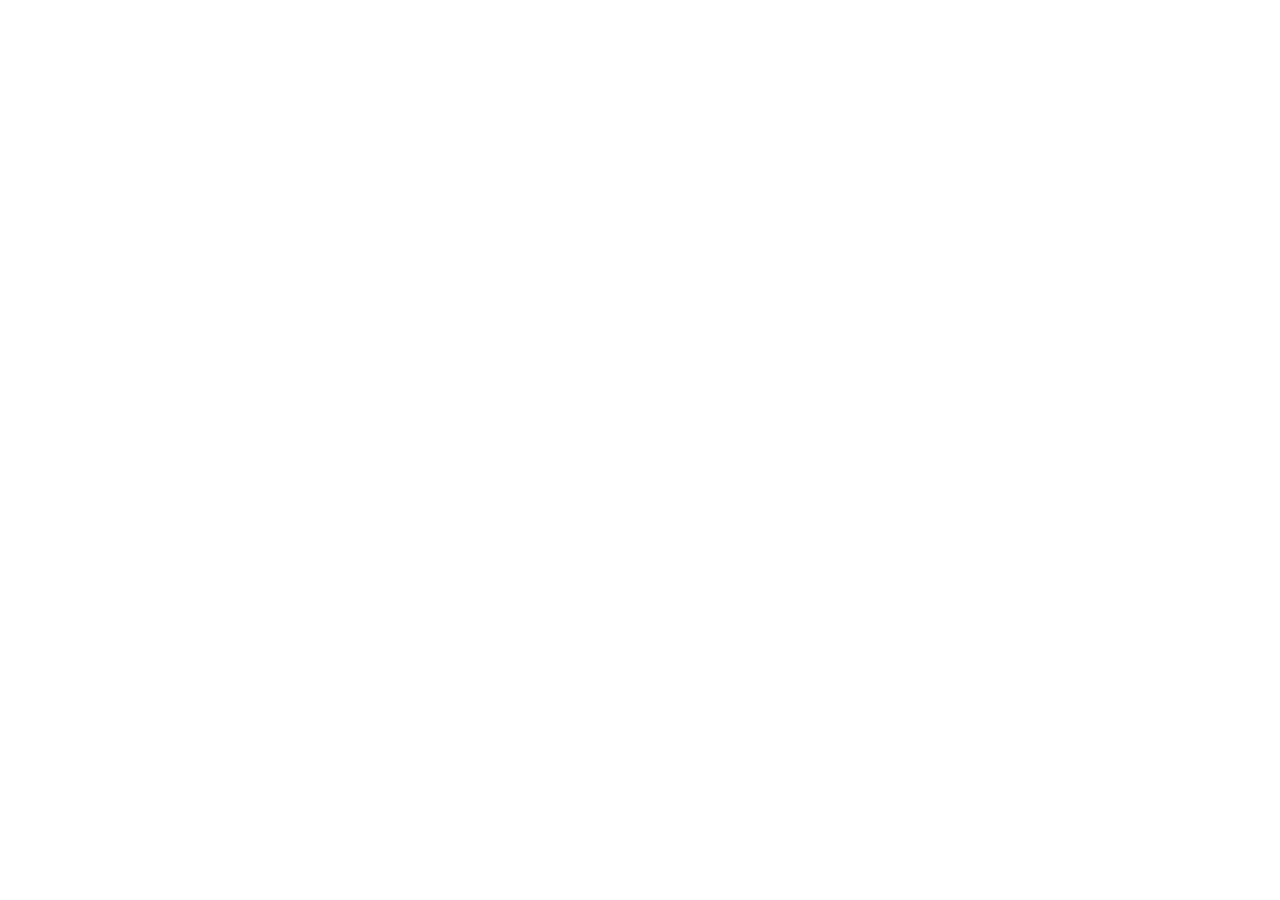
==== index.html @ baafcfb6 "y" ====
<!doctype html>
<html lang="id" class="dark">
  <head>
    <meta charset="UTF-8" />
    <meta name="viewport" content="width=device-width, initial-scale=1.0" />
    <title>Peta Pikiran Syaraf Materi PPG Prajabatan</title>
    <meta name="description" content="Peta pikiran jaringan syaraf interaktif untuk 7 Mata Kuliah PPG Prajabatan: Pendidikan Inklusi, PMA Lanjut, PSE, FPPN, PPDP, PMA Dasar, dan Growth Mindset." />
    <meta property="og:title" content="Peta Pikiran Syaraf Materi PPG Prajabatan" />
    <meta property="og:description" content="Peta pikiran jaringan syaraf interaktif untuk 7 Mata Kuliah PPG Prajabatan: Pendidikan Inklusi, PMA Lanjut, PSE, FPPN, PPDP, PMA Dasar, dan Growth Mindset." />
    <meta property="og:type" content="website" />
    <meta name="twitter:card" content="summary_large_image" />
    <link rel="preconnect" href="https://fonts.googleapis.com">
    <link rel="preconnect" href="https://fonts.gstatic.com" crossorigin>
    <link href="https://fonts.googleapis.com/css2?family=JetBrains+Mono:wght@400;500;600&family=Plus+Jakarta+Sans:ital,wght@0,300;0,400;0,500;0,600;0,700;0,800;1,400&display=swap" rel="stylesheet">
  </head>
  <body class="bg-slate-950 text-slate-100 antialiased overflow-hidden select-none">
    <div id="root"></div>
    <script type="module" src="/src/main.tsx"></script>
  </body>
</html>
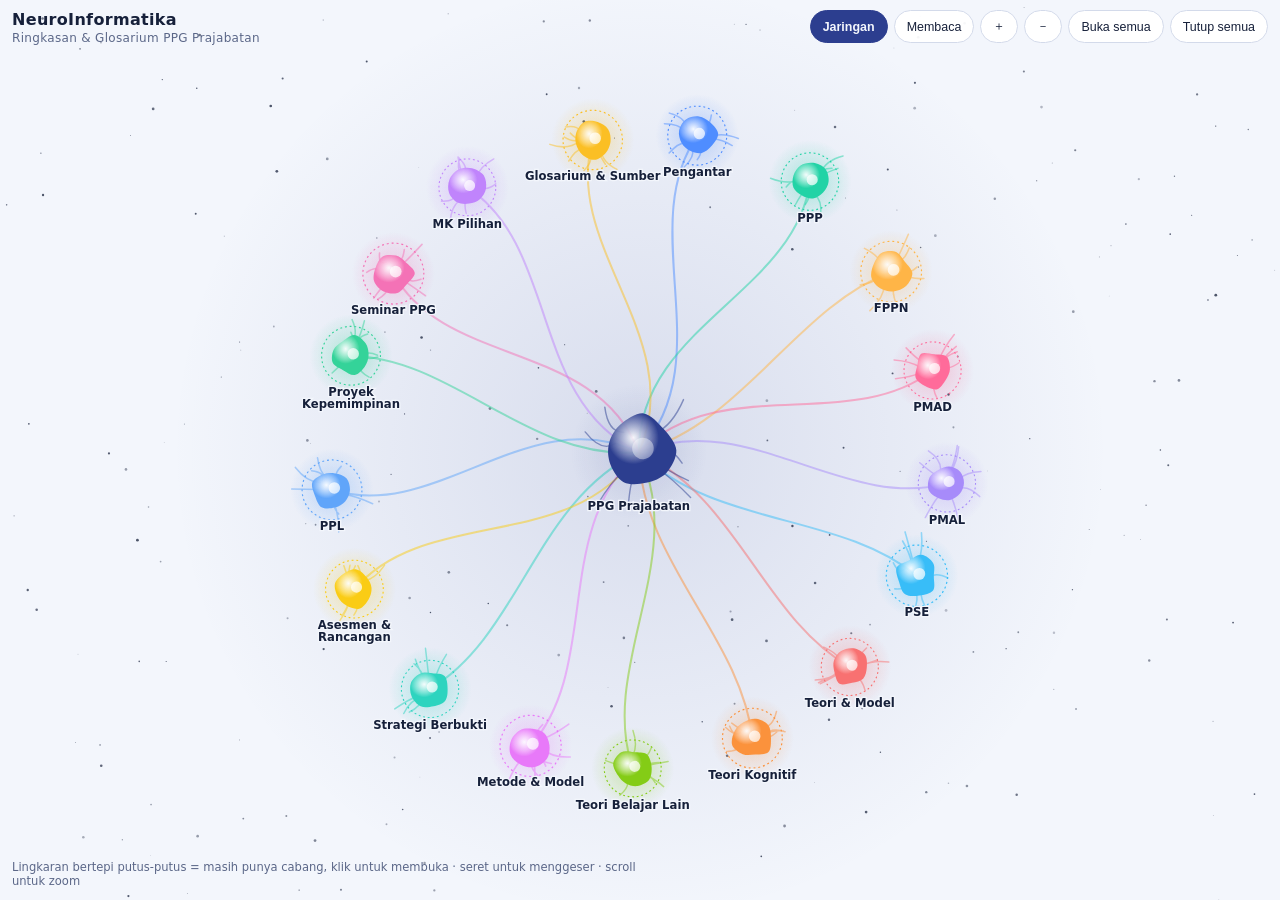
==== commit ac4ccbd6: "y" ====
--- a/index.html
+++ b/index.html
@@ -1,20 +1,3001 @@
-<!doctype html>
-<html lang="id" class="dark">
-  <head>
-    <meta charset="UTF-8" />
-    <meta name="viewport" content="width=device-width, initial-scale=1.0" />
-    <title>Peta Pikiran Syaraf Materi PPG Prajabatan</title>
-    <meta name="description" content="Peta pikiran jaringan syaraf interaktif untuk 7 Mata Kuliah PPG Prajabatan: Pendidikan Inklusi, PMA Lanjut, PSE, FPPN, PPDP, PMA Dasar, dan Growth Mindset." />
-    <meta property="og:title" content="Peta Pikiran Syaraf Materi PPG Prajabatan" />
-    <meta property="og:description" content="Peta pikiran jaringan syaraf interaktif untuk 7 Mata Kuliah PPG Prajabatan: Pendidikan Inklusi, PMA Lanjut, PSE, FPPN, PPDP, PMA Dasar, dan Growth Mindset." />
-    <meta property="og:type" content="website" />
-    <meta name="twitter:card" content="summary_large_image" />
-    <link rel="preconnect" href="https://fonts.googleapis.com">
-    <link rel="preconnect" href="https://fonts.gstatic.com" crossorigin>
-    <link href="https://fonts.googleapis.com/css2?family=JetBrains+Mono:wght@400;500;600&family=Plus+Jakarta+Sans:ital,wght@0,300;0,400;0,500;0,600;0,700;0,800;1,400&display=swap" rel="stylesheet">
-  </head>
-  <body class="bg-slate-950 text-slate-100 antialiased overflow-hidden select-none">
-    <div id="root"></div>
-    <script type="module" src="/src/main.tsx"></script>
-  </body>
+<!DOCTYPE html>
+<html lang="id">
+<head>
+<meta charset="utf-8">
+<meta name="viewport" content="width=device-width, initial-scale=1, viewport-fit=cover">
+<title>NeuroInformatika – Peta Materi</title>
+<style>
+:root{--bg:#f3f6fc;--text:#16203a;--muted:#5b6788;--edge:#8e9bbd;--panel:#ffffffee;--line:#d3daea;--core:#2c3e8f;
+box-sizing:border-box;padding-top:env(safe-area-inset-top,0px);padding-bottom:env(safe-area-inset-bottom,0px)}
+@media (prefers-color-scheme:dark){:root:not([data-theme="light"]){--bg:#070b16;--text:#e8edff;--muted:#9aa6c9;--edge:#4a5a8c;--panel:#101830ee;--line:#26335c;--core:#8fb0ff;color-scheme:dark}}
+:root[data-theme="dark"]{--bg:#070b16;--text:#e8edff;--muted:#9aa6c9;--edge:#4a5a8c;--panel:#101830ee;--line:#26335c;--core:#8fb0ff;color-scheme:dark}
+*{box-sizing:border-box}
+html,body{height:100%;margin:0}
+body{background:var(--bg);color:var(--text);font-family:system-ui,-apple-system,"Segoe UI",Roboto,sans-serif;overflow:hidden;
+background-image:radial-gradient(circle at 50% 50%,color-mix(in srgb,var(--core) 14%,transparent),transparent 60%)}
+#sky{position:fixed;inset:0;width:100%;height:100%;z-index:0;pointer-events:none}
+svg{position:relative;z-index:1;width:100%;height:100%;display:block;cursor:grab;touch-action:none}
+svg.drag{cursor:grabbing}
+header{position:fixed;top:calc(env(safe-area-inset-top,0px) + 10px);left:12px;right:12px;display:flex;justify-content:space-between;align-items:flex-start;gap:8px;pointer-events:none;z-index:5}
+header>*{pointer-events:auto}
+h1{font-size:1rem;margin:0;letter-spacing:.02em}
+h1 small{display:block;font-weight:400;color:var(--muted);font-size:.75rem;margin-top:2px}
+.btns{display:flex;gap:6px;flex-wrap:wrap;justify-content:flex-end}
+button{background:var(--panel);color:var(--text);border:1px solid var(--line);border-radius:999px;padding:7px 12px;font-size:.78rem;cursor:pointer}
+button:hover{border-color:var(--core)}
+.edge{fill:none;stroke:var(--edge);stroke-width:1.3;opacity:.7}
+.pulse{fill:none;stroke-width:2.4;stroke-linecap:round;stroke-dasharray:3 22;animation:flow 1.6s linear infinite;opacity:.95}
+@keyframes flow{to{stroke-dashoffset:-25}}
+.node{cursor:pointer}
+.node text{fill:var(--text);font-size:11px;text-anchor:middle;pointer-events:none;paint-order:stroke;stroke:var(--bg);stroke-width:3px}
+.node.main text{font-size:13px;font-weight:600}
+.node circle.halo{transition:r .2s,opacity .2s;opacity:.28}
+.node:hover circle.halo{opacity:.55}
+.node.sel circle.core{stroke:var(--text);stroke-width:2.5}
+.core-root{animation:beat 2.8s ease-in-out infinite;transform-origin:0 0}
+@keyframes beat{50%{transform:scale(1.08)}}
+.child{animation:pop .35s ease-out both}
+@keyframes pop{from{opacity:0}to{opacity:1}}
+#panel{position:fixed;right:12px;bottom:calc(env(safe-area-inset-bottom,0px) + 12px);width:min(360px,calc(100% - 24px));max-height:46vh;overflow:auto;background:var(--panel);backdrop-filter:blur(10px);border:1px solid var(--line);border-radius:16px;padding:16px 18px;display:none;z-index:6}
+#panel h2{margin:0 0 2px;font-size:1.05rem}
+#panel .path{font-size:.72rem;color:var(--muted);margin-bottom:8px}
+#panel p{margin:0 0 8px;font-size:.88rem;line-height:1.55}
+#panel ul{margin:0;padding-left:18px;font-size:.85rem;line-height:1.55}
+#panel .x{position:absolute;top:8px;right:8px;padding:3px 9px}
+.hint{position:fixed;left:12px;bottom:calc(env(safe-area-inset-bottom,0px) + 12px);font-size:.72rem;color:var(--muted);max-width:50%;z-index:4}
+@media (max-width:600px){.hint{display:none}}
+
+.netonly,.readonly{display:contents}
+body[data-mode=read] .netonly,body[data-mode=read] svg,body[data-mode=read] #panel,body[data-mode=read] .hint{display:none!important}
+body[data-mode=net] .readonly,body[data-mode=net] #reader,body[data-mode=net] #prog{display:none}
+.tmob{display:none}
+body[data-mode=net] #mnet,body[data-mode=read] #mread,.go{background:var(--core);color:var(--bg);border-color:var(--core);font-weight:600}
+.go{margin-top:10px}
+body[data-mode=read] header{top:0;left:0;right:0;padding:calc(env(safe-area-inset-top,0px) + 8px) 12px 8px;background:color-mix(in srgb,var(--bg) 90%,transparent);backdrop-filter:blur(10px);border-bottom:1px solid var(--line);pointer-events:auto}
+#prog{position:fixed;left:0;top:0;height:3px;width:0;background:var(--core);z-index:8}
+#reader{position:fixed;inset:0;overflow-y:auto;z-index:2;padding-top:calc(env(safe-area-inset-top,0px) + 72px)}
+#shell{display:flex;gap:28px;max-width:1240px;margin:0 auto;padding:0 16px calc(env(safe-area-inset-bottom,0px) + 60px);align-items:flex-start}
+#toc{flex:0 0 300px;position:sticky;top:calc(env(safe-area-inset-top,0px) + 72px);max-height:calc(100vh - env(safe-area-inset-top,0px) - 90px);overflow:auto;background:var(--panel);border:1px solid var(--line);border-radius:14px;padding:10px;font-size:.8rem;backdrop-filter:blur(10px)}
+#toc input{width:100%;padding:7px 10px;border-radius:8px;border:1px solid var(--line);background:var(--bg);color:var(--text);margin-bottom:8px;font-size:.8rem}
+#toc a{display:block;color:var(--muted);text-decoration:none;padding:4px 8px;border-radius:6px;line-height:1.35}
+#toc a:hover{color:var(--text);background:color-mix(in srgb,var(--core) 14%,transparent)}
+#toc a.act{color:var(--text);background:color-mix(in srgb,var(--core) 22%,transparent);font-weight:600}
+#toc a.l1{font-weight:700;color:var(--text)}#toc a.l3{padding-left:22px}#toc a.l2{padding-left:14px}
+#toc a.l4{padding-left:34px;display:none}#toc a.l5{padding-left:46px;display:none}#toc a.vis{display:block}
+#doc{flex:1;min-width:0;max-width:800px;background:color-mix(in srgb,var(--bg) 90%,transparent);border:1px solid var(--line);border-radius:16px;padding:28px 34px;font-size:calc(var(--fs,1)*1rem);line-height:1.75;backdrop-filter:blur(6px)}
+#doc h1{font-size:1.7em;line-height:1.25;margin:0 0 .6em}
+#doc h2{font-size:1.4em;margin:2em 0 .6em;padding-bottom:.3em;border-bottom:1px solid var(--line)}
+#doc h3{font-size:1.2em;margin:1.8em 0 .5em;color:var(--core)}
+#doc h4{font-size:1.05em;margin:1.6em 0 .4em}
+#doc h5{font-size:.98em;margin:1.4em 0 .3em;color:var(--muted)}
+#doc h1,#doc h2,#doc h3,#doc h4,#doc h5{scroll-margin-top:80px}
+#doc p{margin:.7em 0}#doc li{margin:.3em 0}
+.tw{overflow-x:auto;margin:1em 0}
+#doc table{border-collapse:collapse;font-size:.9em;min-width:100%}
+#doc th,#doc td{border:1px solid var(--line);padding:7px 10px;text-align:left;vertical-align:top}
+#doc th{background:color-mix(in srgb,var(--core) 14%,transparent)}
+@media (max-width:900px){body[data-mode=read] .tmob{display:inline-block}#shell{display:block;padding:0 10px calc(env(safe-area-inset-bottom,0px) + 60px)}#toc{position:fixed;left:0;top:0;bottom:0;max-height:none;width:min(320px,86vw);z-index:9;border-radius:0 14px 14px 0;background:var(--bg);transform:translateX(-105%);transition:transform .25s;padding-top:calc(env(safe-area-inset-top,0px) + 10px)}#toc.open{transform:none}#doc{padding:20px 16px}h1 small{display:none}}
+.node.deep text{font-size:10px}
+#pd{white-space:pre-line}
+#doc [id]{scroll-margin-top:80px}
+.flash{animation:fl 2.2s ease-out}
+@keyframes fl{0%,35%{background:color-mix(in srgb,var(--core) 38%,transparent)}100%{background:transparent}}
+.node circle.halo{transition:none;opacity:.3}
+.node .soma{stroke:none}
+.node.sel .soma{stroke:var(--text);stroke-width:2.2}
+.node:focus{outline:none}.node:focus-visible .soma{stroke:var(--text);stroke-width:2.2}
+svg .node,svg .edge,svg .spark{transition:opacity .25s}
+svg.foc .node:not(.on),svg.foc .edge:not(.on),svg.foc .spark:not(.on){opacity:.16!important}
+.node.on text{font-weight:600}
+.spark{pointer-events:none}
+</style>
+</head>
+<body data-mode="net">
+<header>
+  <h1>NeuroInformatika<small>Ringkasan &amp; Glosarium PPG Prajabatan</small></h1>
+  <div class="btns">
+    <button id="mnet" class="seg">Jaringan</button><button id="mread" class="seg">Membaca</button>
+    <span class="netonly"><button id="zin">＋</button><button id="zout">－</button><button id="all">Buka semua</button><button id="none">Tutup semua</button></span>
+    <span class="readonly"><button id="fm">A−</button><button id="fp">A+</button><button id="tbtn" class="tmob">☰ Isi</button></span>
+  </div>
+</header>
+<div id="prog"></div>
+<canvas id="sky"></canvas>
+<svg id="svg">
+  <defs>
+    <filter id="glow" x="-60%" y="-60%" width="220%" height="220%"><feGaussianBlur stdDeviation="4" result="b"/><feMerge><feMergeNode in="b"/><feMergeNode in="SourceGraphic"/></feMerge></filter>
+  </defs>
+  <g id="world"><g id="edges"></g><g id="nodes"></g></g>
+</svg>
+<div class="hint">Lingkaran bertepi putus-putus = masih punya cabang, klik untuk membuka · seret untuk menggeser · scroll untuk zoom</div>
+<div id="panel"><button class="x" id="close">✕</button><h2 id="pt"></h2><div class="path" id="pp"></div><p id="pd"></p><ul id="pl"></ul><button class="go" id="gor">Baca di mode membaca →</button></div>
+<div id="reader"><div id="shell"><aside id="toc"><input id="tq" type="search" placeholder="Cari bagian…"></aside><article id="doc"><h1 id="s0">Penjelasan Lengkap Mata Kuliah PPG Prajabatan (FPPN, PPP, PMAD, PMAL, PSE) dan Glosarium</h1>
+<p>Disusun dari modul yang kamu kirim untuk lima mata kuliah, dilengkapi sumber tambahan (lihat Daftar Sumber di akhir).</p>
+<h2 id="s1">Catatan cakupan</h2>
+<p id="i1"><strong>Cakupan dokumen.</strong> <strong>Bagian I</strong> (Bab 1 sampai 6) membahas lima mata kuliah yang modulnya sudah dikirim: FPPN, PPP, PMAD, PMAL, dan PSE, ditambah bab teori pendukung. <strong>Bagian II</strong> (Bab 7 sampai 10) membahas PPL I dan II, Proyek Kepemimpinan, Seminar Pendidikan Profesi Guru, serta mata kuliah pilihan. Bagian II <strong>disusun dari sumber publik, bukan dari modulmu</strong>, sehingga perlu dicocokkan dengan RPS kampusmu.</p>
+<p id="i2"><strong>Koreksi.</strong> Versi awal dokumen ini berjudul “Semester 1” untuk semua mata kuliah. Itu keliru. Modul yang dikirim tidak menyebut semesternya, dan menurut struktur nasional yang saya temukan, PSE justru berada di semester 2. Judul sudah diperbaiki.</p>
+<p id="i3"><strong>Struktur kurikulum PPG Prajabatan</strong> (dirangkum dari laman Direktorat PPG dan beberapa LPTK; detailnya bisa berbeda antar kampus dan angkatan):</p>
+<ul>
+<li id="i4"><strong>Beban:</strong> 32 SKS mata kuliah inti, 4 SKS selektif, dan 2 SKS elektif, ditempuh dalam dua semester.</li>
+<li id="i5"><strong>Mata kuliah inti:</strong> Filosofi Pendidikan Indonesia (2), Pemahaman tentang Peserta Didik dan Pembelajarannya (3), Prinsip Pengajaran dan Asesmen I dan II (3 + 3), Pembelajaran Sosial Emosional (3), Seminar Pendidikan Profesi Guru (2), Proyek Kepemimpinan (2), dan Praktik Pengalaman Lapangan (PPL) I dan II (6 + 8).</li>
+<li id="i6"><strong>Semester 1 (contoh sebaran):</strong> Filosofi Pendidikan Indonesia, Pemahaman tentang Peserta Didik dan Pembelajarannya, Prinsip Pengajaran dan Asesmen I, PPL I, satu mata kuliah selektif, dan satu elektif.</li>
+<li id="i7"><strong>Semester 2 (contoh sebaran):</strong> Pembelajaran Sosial Emosional, Prinsip Pengajaran dan Asesmen II, PPL II, Proyek Kepemimpinan, Seminar Pendidikan Profesi Guru, dan satu elektif. Sebagian kampus membagi Proyek Kepemimpinan menjadi I dan II.</li>
+<li id="i8"><strong>Pilihan selektif yang tertulis dalam sumber:</strong> Literasi dalam Lintas Mata Pelajaran, Literasi Dasar, Teknologi Baru dalam Pengajaran dan Pembelajaran, dan Pengantar Pendidikan untuk Anak Berkebutuhan Khusus (masing-masing 2 SKS). Sumber lain juga menyebut pengembangan kurikulum, pembelajaran berdiferensiasi, dan Design Thinking. Daftar pasti ditentukan kampus. Elektif dapat berasal dari daftar nasional atau dikembangkan kampus sendiri.</li>
+<li id="i9"><strong>Struktur PPL</strong> (Direktorat PPG): semester 1 berisi pengamatan murid (<em>observing teaching</em>) dan belajar mengajar mata pelajaran (<em>assisting teaching</em>); semester 2 berisi proyek inovasi pengajaran (<em>collaborating teaching</em>) dan proyek studi kasus murid bermasalah (<em>leading teaching</em>).</li>
+</ul>
+<p id="i10"><strong>Catatan pemetaan.</strong> Nama mata kuliah di modulmu (FPPN, PMAD, PMAL) tampak lebih baru daripada nama di struktur nasional yang saya temukan (misalnya Filosofi Pendidikan Indonesia, Prinsip Pengajaran dan Asesmen I dan II). Saya belum bisa memastikan padanannya, jadi cek buku panduan akademik kampusmu untuk daftar dan semester yang pasti. Sumber struktur: laman Direktorat PPG (ppg.kemdikbud.go.id/prajabatan) serta laman kurikulum Universitas Nusantara PGRI Kediri dan Universitas Mulawarman.</p>
+<h2 id="s2">Peta mata kuliah</h2>
+<ul>
+<li id="i11"><strong>PPP</strong> (Pemahaman tentang Peserta Didik dan Pembelajarannya): memahami siapa murid itu lewat teori perkembangan, karakteristik, teori belajar, dan profiling.</li>
+<li id="i12"><strong>FPPN</strong> (Filosofi Pendidikan dan Pendidikan Nilai): landasan filosofis pendidikan Indonesia (Ki Hadjar Dewantara dan Pancasila), pola pikir bertumbuh, pendidikan nilai, dan kode etik guru.</li>
+<li id="i13"><strong>PMAD</strong> (Pembelajaran Mendalam dan Asesmen Dasar): pendekatan pembelajaran mendalam, perencanaan dengan UbD, diferensiasi, dan inkuiri kolaboratif.</li>
+<li id="i14"><strong>PMAL</strong> (Pembelajaran Mendalam dan Asesmen Lanjutan): asesmen awal, lalu pendekatan DUP, TaRL, dan CRT, serta cara mengolah hasil asesmen.</li>
+<li id="i15"><strong>PSE</strong> (Pembelajaran Sosial dan Emosional): kompetensi sosial emosional (CASEL), EMC², experiential learning Kolb, dan kesejahteraan sekolah.</li>
+</ul>
+<h2 id="s3">Penjelasan lengkap per mata kuliah</h2>
+<p>Bagian ini menguraikan isi tiap mata kuliah secara utuh: konsep, tokoh, alasan, contoh dari materi, dan tugas yang diminta. Istilah penting juga dijelaskan singkat di glosarium pada bagian akhir dokumen.</p>
+<h3 id="s4">1. PPP: Pemahaman tentang Peserta Didik dan Pembelajarannya</h3>
+<p>Mata kuliah ini dimulai dari satu pertanyaan yang harus dijawab guru sebelum merancang pembelajaran, menilai, atau mengelola kelas: siapa murid yang saya hadapi, dan bagaimana cara terbaik melayani kebutuhan belajarnya? Murid adalah individu unik yang sedang berkembang secara dinamis dan kompleks. Karena itu, memahami tahap perkembangannya adalah keharusan profesional, bukan sekadar teori untuk ujian.</p>
+<h4 id="s5">Kasus pembuka: keragaman kelas</h4>
+<p id="i16"><strong>Kelas Pak Toni</strong> (SD kelas 4, topik Siklus Air dan Dampaknya bagi Kehidupan) memiliki empat tipe murid yang tampak membutuhkan pendekatan berbeda:</p>
+<ul>
+<li id="i17"><strong>Nina</strong> (Pemikir Konkret) pandai matematika dan soal cerita yang melibatkan uang atau benda nyata. Ia frustrasi ketika diminta menulis perasaan di jurnal atau menceritakan ulang dongeng, sering bertanya “harus ditulis berapa kalimat?”, dan lebih suka bekerja sendiri.</li>
+<li id="i18"><strong>Adi</strong> (Pencari Teman) disukai karena pandai bergaul dan peduli. Namun perhatiannya pada hubungan sosial mengganggu konsentrasi belajar, sampai ia mengizinkan temannya mencontek agar tidak disebut pelit.</li>
+<li id="i19"><strong>Mario</strong> (Petualang Eksperimen) tercepat dalam lari estafet dan mahir membuat prakarya tanah liat, tetapi tidak bisa duduk tenang lebih dari 10 menit, sering bertanya “apa yang akan terjadi jika…”, dan mengambil alih percobaan kelompok.</li>
+<li id="i20"><strong>Laksmi</strong> (Pemimpi Kreatif) sangat imajinatif dalam bercerita, menggambar, dan bermain peran. Ia sulit dengan tugas berurutan, tulisannya sulit dibaca, dan mudah menangis jika karyanya dianggap tidak benar.</li>
+</ul>
+<p id="i21"><strong>Kelas Pak Anto</strong> (SMP kelas VIII B, 32 murid, materi sistem pencernaan) berisi Rizky (berprestasi, sudah belajar lebih dulu bersama guru les, mudah bosan), Zahra (pendiam, kesulitan bersosialisasi dan belajar matematika-sains, tetapi terampil menggambar), Beno (gaduh dan mudah teralihkan, namun pemimpin tim basket), dan Nurul (santun dan rajin, tetapi waktu belajarnya terbatas karena membantu orang tua yang nelayan, sehingga sering mengantuk). Pak Anto nyaman dengan <em>direct instruction</em>, tetapi metode itu membuat Rizky bosan, Zahra tidak paham, Beno tidak fokus, dan Nurul kewalahan oleh tugas rumah.</p>
+<p>Kedua kasus menegaskan dua hal. Keragaman adalah kenyataan sehari-hari kelas. Dan jawabannya dimulai dari memahami “mengapa”: mengapa Nina bergantung pada hal konkret, mengapa Mario tidak berhenti bergerak. Jawaban itu ada pada teori perkembangan dan karakteristik peserta didik.</p>
+<h4 id="s6">A. Perkembangan kognitif</h4>
+<p>Dua tokoh utama sama-sama konstruktivis tetapi menekankan hal berbeda. <strong>Piaget</strong> disebut konstruktivisme kognitif: anak membangun pemahaman lewat interaksi dengan lingkungan fisik. <strong>Vygotsky</strong> disebut konstruktivisme sosial: interaksi sosial dan budaya adalah penggerak utama perkembangan kognitif.</p>
+<p id="i22"><strong>Piaget: proses membangun pemahaman</strong></p>
+<ul>
+<li id="i23"><strong>Skema</strong> adalah kerangka mental untuk mengorganisasi informasi (contoh: bayi punya skema “menggenggam dan menggapai”).</li>
+<li id="i24"><strong>Asimilasi</strong> adalah memasukkan informasi baru ke skema yang ada. Anak yang mengenal “anjing” sebagai hewan berbulu berkaki empat memanggil kucing “anjing”.</li>
+<li id="i25"><strong>Akomodasi</strong> adalah mengubah skema atau membuat skema baru. Anak tadi belajar bahwa hewan yang mengeong dan berkumis panjang adalah “kucing”.</li>
+<li id="i26"><strong>Ekuilibrasi</strong> adalah penyeimbangan keduanya. Saat bingung (<em>disequilibrium</em>), anak mencari keseimbangan baru lewat asimilasi dan akomodasi.</li>
+</ul>
+<p id="i27"><strong>Piaget: empat tahap perkembangan</strong> (berurutan dan universal)</p>
+<ol>
+<li id="i28"><strong>Sensorimotor (0–2 tahun).</strong> Bayi memahami dunia lewat indra dan gerak. Pencapaian utamanya <em>object permanence</em>, yaitu memahami bahwa benda tetap ada walau tidak terlihat. Pengajaran berarti menyediakan eksplorasi yang aman dan media yang merangsang indra.</li>
+<li id="i29"><strong>Pra-operasional (2–7 tahun).</strong> Anak memakai simbol (bahasa, gambar) tetapi masih <strong>egosentris</strong> (sulit melihat sudut pandang lain) dan <strong>terpusat</strong> (hanya fokus pada satu aspek, misalnya tinggi gelas, bukan lebarnya). Untuk TK sampai kelas 1 SD, guru memakai permainan simbolik, bermain peran, model, dan media visual konkret seperti boneka tangan dan balok.</li>
+<li id="i30"><strong>Operasional konkret (7–11 tahun).</strong> Anak berpikir logis tentang hal konkret, memahami <strong>konservasi</strong>, dan dapat mengklasifikasi serta mengurutkan, tetapi belum menangani konsep abstrak. Guru perlu memakai alat peraga nyata (manik-manik, globe, tumbuhan asli), kegiatan <em>hands-on</em>, dan percobaan sederhana. Inilah tahap murid kelas Pak Toni.</li>
+<li id="i31"><strong>Operasional formal (11 tahun ke atas).</strong> Anak mampu berpikir abstrak, hipotetis, deduktif, dan metakognitif. Cocok untuk debat, diskusi filosofis, proyek penelitian, dan studi kasus.</li>
+</ol>
+<p id="i32"><strong>Vygotsky</strong></p>
+<ul>
+<li id="i33">Fungsi kognitif tinggi (pemecahan masalah, penalaran, penggunaan simbol) muncul dulu secara <strong>interpsikologis</strong> (antarindividu), lalu diinternalisasi menjadi <strong>intrapsikologis</strong>.</li>
+<li id="i34">Budaya menyediakan <strong>alat-alat pikiran</strong> (<em>tools of the mind</em>). Bahasa adalah alat psikologis utama yang membentuk cara berpikir.</li>
+<li id="i35">“Pembelajaran mendahului perkembangan”: belajar yang terstruktur dan terpandu justru memacu perkembangan.</li>
+<li id="i36"><strong>ZPD (<em>Zone of Proximal Development</em>)</strong> adalah jarak antara kemampuan aktual (yang dikerjakan sendiri) dan kemampuan potensial (yang dicapai dengan bantuan orang dewasa atau teman yang lebih mampu).</li>
+<li id="i37"><strong>Scaffolding</strong> adalah bantuan yang disesuaikan, lalu dikurangi bertahap (<em>fading</em>) seiring meningkatnya kemandirian (Wood, Bruner, dan Ross, 1976).</li>
+</ul>
+<p id="i38"><strong>Contoh scaffolding: Emmet belajar 4 × 3.</strong> Emmet paham penjumlahan tetapi belum bisa perkalian. (1) Bantuan maksimal: guru memberi blok dienes atau kancing, menjelaskan “4 kelompok, tiap kelompok 3 benda”, dan membimbing tangannya. (2) Menghubungkan ke representasi semi-konkret: guru bertanya cara menghitung total dengan penjumlahan, memodelkan 3 + 3 + 3 + 3, menuliskan 4 × 3 = 3 + 3 + 3 + 3 = 12, lalu menantang melihatnya sebagai 3 kelompok isi 4 (sifat komutatif). (3) <em>Fading</em>: soal baru 5 × 2, alat boleh dipakai bila perlu, guru mengamati dan memberi umpan balik singkat. (4) Mandiri: 3 × 4 tanpa kancing, lalu pujian atas proses.</p>
+<h4 id="s7">B. Perkembangan sosial-emosional (Erikson)</h4>
+<p>Perkembangan sosial-emosional adalah proses anak memahami emosi diri dan orang lain, membentuk identitas, membangun relasi sehat, dan membuat keputusan bertanggung jawab (CASEL, 2020). Ini fondasi kesiapan belajar dan kesejahteraan. <strong>Erikson</strong> memandang perkembangan sebagai proses seumur hidup dengan delapan tahap. Tiap tahap punya <strong>krisis psikososial</strong>, dan penyelesaian yang berhasil menghasilkan <strong>virtue</strong> (kekuatan ego). Tiga tahap paling relevan untuk guru:</p>
+<ul>
+<li id="i39"><strong>Tahap 3, Inisiatif vs Rasa Bersalah (3–5 tahun, TK).</strong> Anak merencanakan dan memimpin aktivitas. Bila inisiatifnya didukung, tumbuh <em>sense of purpose</em>. Bila terlalu sering dikritik atau dikendalikan, tumbuh rasa bersalah. Peran guru: lingkungan aman untuk bereksplorasi, permainan imajinatif, dan pilihan sederhana.</li>
+<li id="i40"><strong>Tahap 4, <em>Industry</em> vs <em>Inferiority</em> (6–11 tahun, SD).</strong> Anak membangun rasa kompeten lewat menyelesaikan tugas dan menerima umpan balik. Kegagalan berulang menimbulkan rasa rendah diri. Peran guru: tugas menantang tetapi terjangkau, pujian proses, dan ruang bagi setiap anak menampilkan keahlian uniknya.</li>
+<li id="i41"><strong>Tahap 5, Identitas vs Kebingungan Peran (12–18 tahun, SMP/SMA).</strong> Remaja mengeksplorasi nilai dan tujuan hidup. Peran guru: memfasilitasi diskusi nilai, memberi kesempatan mengeksplorasi peran lewat ekstrakurikuler dan proyek, serta menjadi mentor.</li>
+</ul>
+<p>Secara praktik, aspek ini diwujudkan lewat <strong>PSE (Pembelajaran Sosial dan Emosional)</strong>, pembelajaran kooperatif, PjBL, literatur anak yang memuat tantangan emosional, <em>role-play</em>, jurnal refleksi, <em>circle time</em> di SD, debat terpimpin di SMP/SMA, dan mentoring sebaya.</p>
+<h4 id="s8">C. Perkembangan moral</h4>
+<p>Perkembangan moral adalah proses anak membangun pemahaman tentang benar dan salah, mengambil perspektif orang lain, dan menginternalisasi nilai etika. Di kelas Pak Toni, kecenderungan moral tiap tipe murid berbeda: Nina yang taat aturan, Adi yang mengutamakan harmoni sosial, Mario yang bertindak berdasarkan eksplorasi, dan Laksmi yang sensitif pada nilai pribadi.</p>
+<p id="i42"><strong>Kohlberg</strong> (1984) merumuskan tiga level dengan enam tahap berurutan. Perkembangan didorong oleh paparan pada perspektif berbeda dan resolusi konflik kognitif.</p>
+<ul>
+<li id="i43"><strong>Level 1, Pra-konvensional (±4–10 tahun):</strong> moralitas ditentukan konsekuensi eksternal. Tahap 1: orientasi hukuman dan kepatuhan (“apakah saya akan dihukum?”). Tahap 2: orientasi instrumental-relativis (“saling menguntungkan”).</li>
+<li id="i44"><strong>Level 2, Konvensional (±10–13 tahun hingga dewasa):</strong> moralitas ditentukan norma sosial dan harapan orang lain. Tahap 3: “anak baik” (menyenangkan dan disetujui orang lain). Tahap 4: hukum dan keteraturan (“aturan adalah aturan”).</li>
+<li id="i45"><strong>Level 3, Pasca-konvensional (remaja akhir atau dewasa, jarang tercapai):</strong> moralitas dari prinsip yang dipilih sendiri. Tahap 5: kontrak sosial dan hak individu (hukum bisa diubah demi kebaikan masyarakat). Tahap 6: prinsip etika universal (keadilan, kesetaraan, martabat manusia).</li>
+</ul>
+<p id="i46"><strong>Kritik Gilligan (1982).</strong> Kohlberg dianggap bias gender karena menempatkan perempuan, yang sering menekankan <em>care</em>, hubungan, dan tanggung jawab, pada Tahap 3, lebih rendah daripada laki-laki yang menekankan <em>justice</em> dan aturan. Gilligan mengusulkan jalur <strong>etika perawatan (<em>ethics of care</em>)</strong>: (1) orientasi kelangsungan hidup diri, (2) transisi dari egois ke tanggung jawab, (3) kebaikan sebagai pengorbanan diri, (4) transisi dari kebaikan ke kebenaran (menyadari kebutuhan diri juga penting), (5) etika nirkekerasan: tidak menyakiti diri maupun orang lain dengan perhatian seimbang.</p>
+<p>Implikasinya, pembelajaran perlu mendorong refleksi etis, empati, dan pengambilan keputusan yang bertanggung jawab.</p>
+<h4 id="s9">D. Perkembangan fisik</h4>
+<p>Perkembangan fisik mencakup pertumbuhan tubuh, otak, motorik kasar dan halus, serta perubahan hormonal. Ia berinteraksi erat dengan ranah kognitif, sosial-emosional, dan moral.</p>
+<ul>
+<li id="i47"><strong>Pertumbuhan tubuh dan otak.</strong> Anak SD (6–12 tahun) tumbuh stabil. Korteks prefrontal terus berkembang hingga dewasa muda, mendukung perencanaan, pengendalian impuls, dan pemecahan masalah.</li>
+<li id="i48"><strong>Motorik kasar dan halus.</strong> Motorik kasar adalah gerakan besar (lari, lompat, lempar). Motorik halus adalah gerakan presisi (menulis, menggunting, mengikat tali). Prinsip <strong><em>cephalocaudal</em></strong> (kepala ke kaki) dan <strong><em>proximodistal</em></strong> (pusat ke tepi) berarti motorik kasar perlu dibangun lebih dulu. Analogi dalam materi: menulis di atas kertas yang diletakkan di atas kapas akan berantakan karena tidak ada permukaan stabil, seperti anak dengan bahu dan otot inti lemah yang sulit menulis rapi. Ini membantu menjelaskan tulisan Laksmi yang sulit dibaca dan kekuatan fisik Mario.</li>
+<li id="i49"><strong>Pubertas awal (10–12 tahun).</strong> Perubahan hormonal memengaruhi emosi, energi, citra tubuh, dan <strong>ritme sirkadian</strong> (pola tidur). Contoh Rey, murid kelas 6 Bu Silmi, yang dulu berprestasi kini mengantuk pada jam pelajaran pagi (08.00–10.00). Alih-alih memarahi soal game, Bu Silmi mendekatinya dengan empati, lalu memahami ini fenomena biologis, bukan kemalasan. Solusinya menyisipkan <strong><em>brain break</em></strong> (peregangan 2 menit) di tengah pelajaran pagi.</li>
+</ul>
+<h4 id="s10">E. Karakteristik peserta didik</h4>
+<p>Karakteristik peserta didik adalah ciri kualitas perorangan (Suparman, 2001) yang menurut Halim (2008) meliputi etnik, kultural, status sosial, minat, perkembangan kognitif, kemampuan awal, gaya belajar, motivasi, perkembangan emosi, sosial, moral dan spiritual, serta motorik. Faktor internal dan eksternal sama-sama berpengaruh: keluarga sebagai pendidik pertama dan utama (Framanta, 2020), sekolah yang melatih berpikir logis dan abstrak (Marinda, 2020), dan teman sebaya yang memengaruhi kepribadian dan sikap. Menurut Sardiman (2011), ada tiga karakteristik yang perlu diperhatikan guru: kemampuan awal (intelektual dan berpikir), latar belakang dan status sosial, serta perbedaan kepribadian (sikap, perasaan, minat). Pembelajaran efektif bila guru memahami semuanya (Mundir, 2015).</p>
+<p>Lima jenis perbedaan dibahas:</p>
+<p id="i50"><strong>1. Perbedaan fisik (kebutuhan fisiologis, Maslow).</strong> Kebutuhan fisiologis adalah yang paling dasar dan mendominasi: makanan dan minuman, istirahat dan tidur, udara sehat dan suhu normal, serta kebutuhan biologis (kebersihan, ke kamar mandi). Selama kebutuhan ini belum cukup terpenuhi, ia menjadi motivator utama. Murid yang belum sarapan atau kurang tidur sulit mengejar prestasi karena fokusnya pada rasa lapar atau lelah. Sekolah dapat menyediakan program makanan sehat, sanitasi baik, dan ruang kelas dengan sirkulasi udara baik. Panduan Pembelajaran dan Asesmen 2025 juga menautkan prinsip menggembirakan dengan terpenuhinya kebutuhan fisiologis, rasa aman, kasih sayang, penghargaan, dan aktualisasi diri.</p>
+<p id="i51"><strong>2. Perbedaan intelektual (kecerdasan majemuk, Gardner, 1983).</strong> Kecerdasan bukan kemampuan tunggal yang diukur IQ, melainkan kemampuan memecahkan masalah atau menciptakan produk bernilai dalam satu atau lebih latar budaya. Setiap individu punya semua jenis kecerdasan dengan profil berbeda, dan kecerdasan-kecerdasan itu relatif independen. Delapan jenisnya:</p>
+<ul>
+<li id="i52"><strong>Linguistik:</strong> belajar lewat jurnal, debat, esai, diskusi.</li>
+<li id="i53"><strong>Logis-matematis:</strong> eksperimen, pemecahan masalah, analisis data.</li>
+<li id="i54"><strong>Spasial-visual:</strong> peta konsep, gambar, video, model 3D.</li>
+<li id="i55"><strong>Kinestetik:</strong> praktik langsung, peran, demonstrasi, belajar sambil bergerak.</li>
+<li id="i56"><strong>Musikal:</strong> irama, lagu untuk menghafal, musik latar.</li>
+<li id="i57"><strong>Interpersonal:</strong> kerja kelompok, proyek kolaboratif, pengajaran sebaya.</li>
+<li id="i58"><strong>Intrapersonal:</strong> jurnal refleksi, penetapan tujuan pribadi, tugas mandiri.</li>
+<li id="i59"><strong>Naturalis:</strong> pengamatan di luar kelas, klasifikasi makhluk hidup dan benda.</li>
+</ul>
+<p>Penerapannya lewat pembelajaran berdiferensiasi: mengidentifikasi dan menghargai semua kecerdasan, merencanakan agar tujuan yang sama dicapai dan dinilai dengan beragam cara (misalnya presentasi lisan, diagram alir, atau peta konsep bergambar), serta memaksimalkan potensi sambil mengembangkan kecerdasan yang masih lemah. Catatan: teori kecerdasan majemuk berguna sebagai lensa untuk menghargai keragaman, tetapi tidak boleh dipakai untuk melabeli murid secara kaku (misalnya “anak visual” atau “anak kinestetik”) karena bukti bahwa mencocokkan pengajaran dengan “gaya belajar” meningkatkan hasil belajar masih lemah. Yang lebih kuat bukti dukungannya adalah menyajikan materi dengan beragam representasi untuk semua murid (lihat bab DUP).</p>
+<p id="i60"><strong>3. Perbedaan perilaku.</strong> Perilaku adalah hasil belajar dan interaksi dengan lingkungan, bukan sifat menetap.</p>
+<ul>
+<li id="i61"><em>Behaviorisme (Pavlov dan Skinner).</em> <strong>Pengkondisian klasik</strong> menjelaskan respons emosional yang dipelajari (misalnya cemas saat ujian karena pengalaman buruk sebelumnya). <strong>Pengkondisian operan</strong> menjelaskan bahwa perilaku yang diikuti penguatan positif (pujian) cenderung diulang, sedangkan yang dihukum berkurang. Riwayat penguatan dan hukuman tiap murid berbeda: murid yang aktif bertanya karena dipuji berbeda dengan yang bertanya tetapi diabaikan, dan murid yang sering dimarahi karena kesalahan kecil bisa menjadi agresif atau menarik diri.</li>
+<li id="i62"><em>Belajar sosial (Bandura, 1977).</em> Perilaku dibentuk juga oleh proses kognitif dan pemodelan: <strong>belajar observasional</strong> (meniru guru, teman, tokoh media), <strong>penguatan vikarius</strong> (melihat teman dipuji lalu meniru), dan <strong>efikasi diri</strong> (keyakinan mampu berhasil: tinggi membuat gigih, rendah membuat menyerah).</li>
+<li id="i63"><em>Tindakan guru:</em> mengelola lingkungan kelas dan menjadi model positif dengan konsekuensi yang konsisten, meningkatkan efikasi diri lewat tugas bertahap dan umpan balik konstruktif, serta memanfaatkan penguatan vikarius (cerita, studi kasus, teman yang sukses).</li>
+</ul>
+<p id="i64"><strong>4. Perbedaan pencapaian (<em>Achievement Goal Theory</em>).</strong> Dua orientasi tujuan:</p>
+<ul>
+<li id="i65"><strong>Orientasi penguasaan (<em>mastery</em>):</strong> sukses berarti ada kemajuan dan pemahaman lebih dalam. Kegagalan dianggap umpan balik, tugas menantang dipilih, ketekunan tinggi, dan hasilnya lebih stabil karena motivasi internal.</li>
+<li id="i66"><strong>Orientasi kinerja (<em>performance</em>):</strong> sukses berarti mengungguli teman atau dipuji pintar. Kegagalan mengancam harga diri, murid cenderung menghindar (<em>helpless</em>), dan memilih tugas yang terlalu mudah atau terlalu sulit.</li>
+</ul>
+<p>Implikasi pedagogis: ciptakan iklim kelas berorientasi penguasaan (<em>mastery climate</em>) dengan (1) fokus pada proses dan pujian usaha (Dweck), (2) penilaian berbasis kriteria, bukan peringkat (Nicholls), (3) pilihan dan tantangan yang tepat, dan (4) umpan balik kualitatif, bukan sekadar skor.</p>
+<p id="i67"><strong>5. Perbedaan emosional (lima kompetensi CASEL).</strong> Perbedaan ini menjelaskan mengapa sebagian murid tampak tenang dan adaptif sementara yang lain mudah frustrasi.</p>
+<ul>
+<li id="i68"><strong>Kesadaran diri:</strong> mengenali emosi, kekuatan, kelemahan, nilai pribadi (mengenali cemas saat presentasi vs hanya “merasa tidak enak”).</li>
+<li id="i69"><strong>Pengelolaan diri:</strong> mengelola emosi kuat, impuls, stres, disiplin (menenangkan diri setelah gagal vs melempar buku).</li>
+<li id="i70"><strong>Kesadaran sosial:</strong> memahami sudut pandang dan berempati (peka terhadap teman yang sedih).</li>
+<li id="i71"><strong>Keterampilan berelasi:</strong> membangun hubungan sehat, komunikasi, kerja sama, menyelesaikan konflik.</li>
+<li id="i72"><strong>Pengambilan keputusan bertanggung jawab:</strong> menimbang konsekuensi etis (memikirkan perasaan teman sebelum berkomentar di media sosial).</li>
+</ul>
+<p>Sekolah dan guru perlu menciptakan lingkungan yang aman secara emosional. Pembahasan lebih dalam ada di bagian PSE.</p>
+<h4 id="s11">F. Teori belajar: kasus “Dilema Kelas yang Pasif”</h4>
+<p id="i73"><strong>Kasus.</strong> Bu Sinta, guru Bahasa Indonesia SMA yang terstruktur dengan 10 tahun pengalaman, mengajar lewat ceramah, PowerPoint detail, dan latihan soal sesuai kisi-kisi. Hasil ujian muridnya selalu di atas rata-rata. Namun kelas XI IPS 2 pasif: mengantuk, menjawab “paham, Bu” serempak tetapi bingung saat diberi tugas analisis, banyak yang mencontek, tegang saat dipanggil acak, dan proyek resensi film berakhir dengan <em>copy-paste</em> dari internet karena “tidak tahu harus mulai dari mana”. Ia ingin murid menjadi pembelajar yang proaktif, kritis, dan mandiri. Pertanyaan panduan: masalah utama apa, mengapa murid pasif dan tidak mandiri, teori belajar apa yang melandasi metode Bu Sinta, dan teori apa yang dapat membantu. Aktivitasnya memakai <em>Think-Pair-Share</em>.</p>
+<p id="i74"><strong>Konstruktivisme.</strong> Pengetahuan tidak ditransfer pasif dari guru, tetapi dibangun aktif oleh murid lewat pengalaman dan interaksi (Glasersfeld, 1995). Peran guru bergeser dari pemberi informasi menjadi fasilitator. Tiga pandangan tentang pengetahuan: (a) <strong>tentatif</strong> (bisa direvisi, misalnya evolusi model atom Dalton hingga Bohr), (b) <strong>dikonstruksi secara individu</strong> dari pengetahuan awal dan skema, dan (c) <strong>terjadi dalam konteks sosial</strong> (Vygotsky). Tiga implikasi pembelajaran:</p>
+<ol>
+<li id="i75"><strong>Pengetahuan awal sebagai fondasi.</strong> Ausubel (1968) menyatakan faktor tunggal terpenting yang memengaruhi belajar adalah apa yang sudah diketahui murid. Asimilasi dan akomodasi hanya efektif bila guru mengaktifkan pengetahuan awal, misalnya lewat asesmen diagnostik, pertanyaan pemantik (“apa yang dibutuhkan tanaman untuk tumbuh?”), pre-test, wawancara, dan diskusi awal, termasuk untuk mengungkap miskonsepsi.</li>
+<li id="i76"><strong>Interaksi sosial</strong> (kolaborasi, negosiasi makna, dialog) menjadi inti belajar dan membantu murid tidak egosentris.</li>
+<li id="i77"><strong>Otonomi peserta didik.</strong> Murid bertanggung jawab atas belajarnya: mengatur lingkungan belajar, menentukan kegiatan, ikut menentukan kriteria penilaian, dan nyaman mempertanyakan pendekatan guru.</li>
+</ol>
+<p id="i78"><strong>Humanisme.</strong> Muncul sebagai respons terhadap behaviorisme dan kognitivisme yang dianggap terlalu mekanistik. Prinsip kuncinya: pembelajaran berpusat pada murid (guru sebagai fasilitator), motivasi intrinsik, pengembangan dan aktualisasi diri, lingkungan tanpa ancaman (<em>non-threatening</em>, Rogers), dan pembelajaran bermakna karena relevan secara personal.</p>
+<p id="i79"><strong>Analisis singkat.</strong> Metode Bu Sinta berakar pada paradigma transmisi (condong behaviorisme), yaitu guru sebagai sumber dan murid sebagai penerima. Pasivitas muncul karena murid terbiasa menunggu instruksi, takut salah (pemanggilan acak membuat tegang), dan belum punya <em>scaffolding</em> untuk tugas analitis. Konstruktivisme (pengetahuan awal, scaffolding, kolaborasi) dan humanisme (rasa aman, motivasi intrinsik) adalah dasar perbaikannya. Pembahasan teori belajar lain (Bruner, Ausubel, Gagné) ada di bab teori dan model pedagogi.</p>
+<h4 id="s12">G. Pembelajaran berdiferensiasi (Tomlinson)</h4>
+<p>Karena murid berbeda dalam kesiapan, minat, dan profil belajar, guru menyesuaikan pembelajaran. Pendekatan ini selaras dengan prinsip keadilan, dengan gagasan Dewey (pendidikan sebagai interaksi murid dan lingkungan belajarnya), dan dengan pembelajaran mendalam. <strong>Tiga pilar</strong> ditambah lingkungan:</p>
+<ul>
+<li id="i80"><strong>Konten</strong> (apa yang dipelajari): sesuai <em>kesiapan</em> (teks dengan tingkat baca berbeda, materi pengantar atau pendalaman), <em>minat</em> (memilih topik, contoh sesuai hobi), dan <em>profil belajar</em> (visual, auditori, kinestetik; mandiri, berpasangan, kelompok). Menyediakan beragam sumber belajar adalah respons etis terhadap keragaman: banyak “gembok” yang berbeda agar tiap murid menemukan “kunci”-nya.</li>
+<li id="i81"><strong>Proses</strong> (bagaimana belajar): kelompok fleksibel, kegiatan berjenjang (<em>tiered</em>), pusat belajar, pilihan aktivitas, dan tingkat dukungan guru yang berbeda.</li>
+<li id="i82"><strong>Produk</strong> (bukti pemahaman): pilihan laporan tertulis, presentasi, atau proyek visual, dengan tujuan pembelajaran yang sama.</li>
+<li id="i83"><strong>Lingkungan belajar:</strong> suasana aman, dihargai, dan tertantang, termasuk penyesuaian budaya belajar, waktu, ruang, materi, dan tata letak (Tomlinson dan Imbeau, 2010).</li>
+</ul>
+<p><em>Contoh pada Informatika:</em> topik yang sama (misalnya perulangan dalam pemrograman) dapat diberi tiga jalur. Kelompok dasar menelusuri alur program yang sudah jadi memakai kartu atau blok, kelompok menengah melengkapi kode yang rumpang, dan kelompok lanjut merancang program kecil untuk masalah nyata di sekolah. Produk akhirnya dapat berupa program, diagram alir, atau video penjelasan.</p>
+<h4 id="s13">H. Profiling peserta didik</h4>
+<p id="i84"><strong>Profiling</strong> adalah proses sistematis mengumpulkan informasi tentang karakteristik, potensi, dan kebutuhan murid: latar belakang keluarga, kemampuan akademik, gaya belajar, minat, bakat, serta perkembangan fisik, emosi, sosial, dan moral (Emery, 2021; Zamecnik, 2022).</p>
+<ul>
+<li id="i85"><strong>Tujuan:</strong> memahami keberagaman, menyesuaikan model pembelajaran, meningkatkan motivasi, dan mengidentifikasi murid yang butuh dukungan khusus.</li>
+<li id="i86"><strong>Aspek yang diprofil:</strong> karakteristik personal; kemampuan dan potensi; kesiapan, minat, dan profil belajar; perkembangan fisik; perkembangan emosi dan sosial; latar belakang (etnik, budaya, ekonomi, keluarga); dan kebutuhan khusus.</li>
+<li id="i87"><strong>Manfaat:</strong> perencanaan efektif, pembelajaran dipersonalisasi, keterlibatan meningkat, dan kesulitan belajar lebih mudah ditangani.</li>
+<li id="i88"><strong>Contoh kasus Bu Anita</strong> (Sosiologi kelas X, materi Perilaku Menyimpang dan Pengendalian Sosial): profiling menemukan 85% murid aktif di media sosial, lebih nyaman berkomunikasi lewat pesan singkat dan memakai bahasa gaul, berminat pada isu tren (<em>body positivity</em>, kesehatan mental, lingkungan) dengan pemahaman dangkal, dan berkelompok menurut minat. Tantangannya: memakai profil digital itu agar materi hidup dan relevan, bukan sekadar ceramah dan hafalan teori.</li>
+<li id="i89"><strong>Pertanyaan refleksi:</strong> mengapa profiling perlu di awal tahun, bagaimana mengubah data asesmen awal menjadi strategi adaptif, bagaimana membuat diferensiasi tanpa membuat murid berkebutuhan khusus merasa diasingkan, dan bagaimana memanfaatkan data digital murid secara <strong>etis</strong> (izin, tujuan jelas, data seperlunya, dan tidak dipakai untuk melabeli).</li>
+</ul>
+<h4 id="s14">I. Kebutuhan khusus, disabilitas, dan keberagaman</h4>
+<p id="i90"><strong>Disabilitas</strong> adalah kondisi jangka panjang yang membatasi aktivitas (fisik, mental, intelektual, sensorik), biasanya terdiagnosis medis. <strong>Kebutuhan khusus</strong> lebih luas: tidak semua anak berkebutuhan khusus mengalami disabilitas, sebab hambatan bisa muncul dari trauma, bahasa, faktor geografis, atau situasi keluarga. Panduan Pembelajaran dan Asesmen 2025 menegaskan bahwa murid berkebutuhan khusus memerlukan akomodasi sesuai jenis dan tingkat kebutuhannya, dan asesmennya perlu diselaraskan (bentuk soal, format jawaban, setting, dan waktu).</p>
+<ul>
+<li id="i91"><strong>Hambatan fisik</strong> (Booth dan Ainscow, 2011; Kirk dkk., 2013): <em>gangguan neuromotor</em> (cerebral palsy, spina bifida, gangguan kejang/epilepsi, cedera otak traumatik), <em>penyakit degeneratif</em> (misalnya distrofi otot), dan <em>gangguan ortopedik</em> (amputasi, skoliosis-lordosis-kifosis, clubfoot). Dampak: kesulitan mobilitas, motorik halus, dan interaksi sosial. Dukungannya berupa sarana yang memadai dan dukungan moral.</li>
+<li id="i92"><strong>Hambatan sensorik.</strong> <em>Netra</em> (low vision atau buta total): sulit mengakses materi visual, membaca-menulis cetak biasa, mengenali ruang kelas, dan berisiko terisolasi. <em>Rungu:</em> keterlambatan bahasa, kosakata terbatas, tertinggal karena materi disampaikan verbal (bukan karena kognitif rendah), tantangan sosial-emosional, dan ketergantungan pada dukungan visual (bahasa isyarat, gambar, video, alat bantu dengar).</li>
+<li id="i93"><strong>Hambatan intelektual:</strong> sulit konsep abstrak, perhatian terbatas, memori jangka pendek terbatas, sulit memecahkan masalah, hambatan membaca-menulis-berhitung dan bahasa. Materi perlu disederhanakan, diulang, konkret, serta disertai dukungan emosional dan penguatan positif.</li>
+<li id="i94"><strong>Neurodiversitas</strong> (Walker, 2020; Armstrong, 2010): bukan penyakit dan bukan disabilitas, melainkan bagian keberagaman manusia. <em>ASD:</em> hambatan komunikasi-interaksi, perilaku berulang, sensitivitas sensorik, <em>rigid thinking</em> (sulit transisi). <em>ADHD:</em> inatensi, hiperaktif, impulsif, butuh cara belajar terstruktur, aktif, dan menyenangkan. <em>Kesulitan belajar spesifik:</em> <strong>disleksia</strong> (membaca dan mengeja), <strong>disgrafia</strong> (menulis), <strong>diskalkulia</strong> (berhitung), dengan ciri nonakademik seperti mudah terdistraksi, rendah percaya diri, dan menarik diri.</li>
+<li id="i95"><strong>CIBI (cerdas istimewa dan berbakat istimewa):</strong> potensi tinggi di bidang kognitif, kreativitas, kepemimpinan, seni, atau akademik. Ciri: cepat memahami, rasa ingin tahu tinggi, memori kuat, sensitif secara emosional. Dampak: mudah bosan, terasing, prestasi tidak mencerminkan potensi, kadang dicap nakal. Bisa pula <em>twice exceptional</em> (berbakat sekaligus memiliki hambatan).</li>
+</ul>
+<p id="i96"><strong>Penutup bab:</strong> guru memahami murid sebagai individu utuh (fisik, kognitif, sosial-emosional, moral) agar mampu merancang pengalaman belajar yang bermakna dan inklusif. Teori-teori di atas menjawab “mengapa” murid berbeda. Profiling dan diferensiasi menjawab “bagaimana” guru meresponsnya secara adil.</p>
+<h3 id="s15">2. FPPN: Filosofi Pendidikan dan Pendidikan Nilai</h3>
+<p>Mata kuliah ini menjawab pertanyaan paling mendasar tentang profesi guru: untuk apa kita mendidik, mendidik siapa, dengan nilai apa, dan dengan batas etika apa? Filsafat pendidikan adalah upaya serius mencari jawaban hakiki atas pertanyaan seperti makna pendidikan, mengapa, ke mana, dan bagaimana pendidikan diselenggarakan. Di Indonesia, jawabannya dirumuskan dari nilai yang dipegang bangsa: ketuhanan, kemanusiaan, kebangsaan, kerakyatan, dan keadilan sosial dalam Pancasila, serta pemikiran Ki Hadjar Dewantara (KHD). Mata kuliah ini terdiri atas empat topik: landasan filosofi, pola pikir bertumbuh, pendidikan nilai, dan kode etik guru.</p>
+<h4 id="s16">TOPIK 1. Landasan filosofi pendidikan nasional</h4>
+<h5 id="s17">1.1 Mengenal diri sendiri</h5>
+<p>Mata kuliah dibuka dengan refleksi <strong>Y-Chart</strong>: <em>apa tujuanmu, apa alasanmu, dan apa motivasimu menjadi guru?</em> Jawaban setiap orang adalah visi dan misi pribadi. Ada yang berpijak pada pengalaman masa lalu sebagai murid (guru yang menginspirasi, atau sekolah yang buruk sehingga ingin memperbaikinya), ada yang berangkat dari kepedulian pada pendidikan saat ini, dan ada yang dari impian masa depan. Semuanya alasan yang sah dan otentik. Profesi guru bukan pilihan karier biasa, melainkan panggilan untuk ikut membimbing anak-anak menuju masa depan yang lebih cerah. Aktivitasnya: menuliskan satu peristiwa yang menjadi titik awal tekad menjadi guru, lalu <em>Pair and Share</em> untuk mencari benang merah antarcerita.</p>
+<p id="i97"><strong>Kasus “Ali Mogok Sekolah”.</strong> Ali, murid kelas 10 yang periang, aktif futsal, dan bergaul luas, pindah ke daerah pesisir saat naik kelas 11 karena ayahnya dipromosikan. Keluarga menyiapkan kepindahan dengan baik dan fasilitasnya memadai. Namun dalam seminggu semangat Ali turun: ia tidak antusias berangkat, tidak mengikuti kegiatan, berdiam di rumah, dan beralasan tidak punya teman dan cuaca terlalu panas. Nasihat ibunya tidak berhasil. Kasus ini adalah contoh tantangan nyata, dan tema yang dipakai kembali pada topik berikutnya. Bila dianalisis, penyebabnya bukan kurangnya fasilitas, melainkan terputusnya ikatan sosial, perubahan lingkungan fisik dan budaya (kodrat keadaan), dan hilangnya wadah untuk menyalurkan minat (futsal). Guru perlu mengenali diri dan perannya agar mampu menangani kasus semacam ini.</p>
+<p>Pertanyaan refleksi: apa pengetahuan dan keterampilan yang saya butuhkan sebagai guru, dukungan apa yang saya perlukan dari sekitar saya, dan apa yang saya harapkan dari mata kuliah ini.</p>
+<h5 id="s18">1.2 Pokok-pokok pikiran Ki Hadjar Dewantara</h5>
+<p id="i98"><strong>Latar belakang.</strong> KHD adalah menteri pendidikan pertama Republik Indonesia dan pendiri Perguruan Taman Siswa. Ia bertransformasi dari tokoh politik, Soewardi Soerjaningrat, menjadi tokoh pendidikan melalui rangkaian peristiwa dan pertemuan dengan tokoh pendidikan. Tulisannya dihimpun dalam <em>Ki Hadjar Dewantara: Pemikiran, Konsepsi, Keteladanan, Sikap Merdeka</em> (Buku I tentang pendidikan, Buku II tentang kebudayaan). Teks “Dasar-dasar Pendidikan” (majalah <em>Keluarga</em>, 1936–1937) dibaca sebagai bahan inti. Pertanyaan pemantik: apakah visi pribadi saya sejalan dengan visi pendidikan nasional dan pemikiran KHD?</p>
+<p id="i99"><strong>Uraian “Dasar-dasar Pendidikan”.</strong></p>
+<ol>
+<li id="i100"><strong>Arti dan maksud pendidikan.</strong> <em>Pengajaran</em> (<em>onderwijs</em>) hanyalah salah satu bagian dari <em>pendidikan</em> (<em>opvoeding</em>), yaitu pendidikan dengan cara memberi ilmu yang berfaedah bagi hidup lahir dan batin anak. Secara umum, pendidikan adalah <strong>tuntunan dalam hidup tumbuhnya anak</strong>. Maksudnya: menuntun segala <strong>kodrat</strong> yang ada pada anak agar mencapai keselamatan dan kebahagiaan setinggi-tingginya sebagai manusia dan anggota masyarakat.</li>
+<li id="i101"><strong>Hanya tuntunan.</strong> Hidup tumbuhnya anak berada di luar kehendak pendidik; anak hidup dan tumbuh menurut kodratnya. Pendidik hanya menuntun agar laku (bukan dasar) tumbuhnya menjadi lebih baik. <strong>Analogi petani:</strong> petani hanya dapat memperbaiki tanah, memberi pupuk dan air, dan membasmi hama, tetapi tidak dapat mengubah padi menjadi jagung. Walau demikian faedah tuntunan sangat besar.</li>
+<li id="i102"><strong>Perlukah tuntunan?</strong> Ya. Anak yang dasarnya kurang baik perlu tuntunan agar budi pekertinya membaik, dan anak yang dasarnya baik pun perlu tuntunan agar lebih cerdas serta terlepas dari pengaruh buruk keadaan. Hubungan <strong>dasar</strong> (bawaan) dan <strong>keadaan</strong> (lingkungan) disebut <strong>konvergensi</strong>: keduanya saling memengaruhi, tarik-menarik, hingga menjadi satu. Biji jagung yang baik pada tanah yang buruk tidak tumbuh baik, sedangkan biji yang kurang baik dengan pemeliharaan terbaik dapat tumbuh lebih baik daripada biji lain.</li>
+<li id="i103"><strong>Dasar jiwa anak dan kekuasaan pendidikan.</strong> Tiga aliran: (a) <em>teori tabula rasa/lilin</em>: anak seperti kertas kosong yang boleh diisi pendidik sesuka hati (hampir tidak diakui lagi); (b) <em>aliran negatif</em>: anak lahir dengan “tulisan” penuh sehingga pendidikan hanya menjaga dari pengaruh buruk; (c) <strong>teori konvergensi</strong> (dipegang KHD): anak lahir dengan tulisan yang suram, pendidikan menebalkan yang baik dan membiarkan yang buruk tetap suram.</li>
+<li id="i104"><strong>Tabiat yang dapat dan tidak dapat berubah.</strong> Watak dibagi menjadi bagian <em>intelligible</em> (pikiran/intelek, dapat berubah oleh pendidikan) dan bagian <em>biologis</em> (perasaan dasar seperti takut, malu, iri, egois, sosial, berani; tidak dapat hilang selama hidup). Anak penakut yang terdidik tidak menjadi pemberani, rasa takutnya hanya “tertutup” oleh pikiran dan dapat muncul tiba-tiba ketika pikiran tidak sempat bergerak.</li>
+<li id="i105"><strong>Menguasai diri (<em>zelfbeheersing</em>).</strong> Pendidik jangan putus asa karena sifat biologis tidak dapat dilenyapkan, sebab dengan penguasaan diri yang tetap dan kuat, tabiat buruk dapat dikalahkan. “Adab itu menguasai diri” (<em>beschaving is zelfbeheersching</em>), maka menguasai diri adalah tujuan pendidikan. <strong>Budi pekerti</strong> atau watak (karakter) adalah bulatnya jiwa manusia: <em>budi</em> = pikiran-perasaan-kemauan, <em>pekerti</em> = tenaga.</li>
+<li id="i106"><strong>Jenis-jenis budi pekerti.</strong> Tidak ada dua budi pekerti yang sama, seperti wajah manusia. Ada banyak tipologi: delapan tipe Heymans, enam tipe berdasar hasrat (Spranger: kekuasaan, agama, keindahan, kegunaan, pengetahuan, sosial), tipe jasmani-watak (Kretschmer), introver dan ekstrover (Jung), dan lainnya. Keturunan, pendidikan, dan pengalaman sama-sama berpengaruh.</li>
+<li id="i107"><strong>Naluri pendidikan.</strong> Setiap orang memiliki <em>pedagogical instinct</em> untuk mendidik anak agar selamat dan bahagia (bersumber dari naluri pokok melanjutkan keturunan). Namun pendidikan oleh naluri biasanya hanya berdasar kebiasaan, perasaan yang berganti-ganti, dan perkiraan, bukan pengetahuan.</li>
+<li id="i108"><strong>Syarat-syarat pengetahuan.</strong> Pendidikan yang teratur bersandar pada <strong>ilmu pendidikan</strong>, yang memerlukan lima ilmu syarat (<em>hulpwetenschappen</em>): psikologi (hidup batin), fisiologi (hidup jasmani), etika, estetika, dan tambo pendidikan (ikhtisar cara-cara pendidikan). Analogi <strong>pengukir kayu</strong>: ia harus mengenal sifat kayu, keindahan ukiran, dan ragam ukiran para pendahulunya.</li>
+<li id="i109"><strong>Peralatan pendidikan.</strong> Enam alat pokok: (1) memberi contoh (<em>voorbeeld</em>), (2) pembiasaan (<em>pakulinan</em>), (3) pengajaran (<em>wulang-wuruk</em>), (4) perintah, paksaan, dan hukuman (<em>regeering en tucht</em>), (5) laku (disiplin diri), dan (6) pengalaman lahir dan batin (<em>nglakoni, ngrasa</em>). Tidak semua harus dipakai, dan pemilihannya disesuaikan dengan keadaan, terutama umur anak.</li>
+</ol>
+<p id="i110"><strong>Konsep kunci tambahan KHD.</strong> <em>Kodrat alam</em> dan <em>kodrat zaman</em> (lihat 1.4), <strong>trilogi</strong> <em>Ing Ngarso Sung Tulodo, Ing Madyo Mangun Karso, Tut Wuri Handayani</em>, <strong>olah pikir, olah hati, olah rasa, dan olah raga</strong> sebagai satu kesatuan pendidikan manusia seutuhnya (dirujuk kembali dalam Panduan Pembelajaran dan Asesmen 2025), dan <strong>tripusat pendidikan</strong> (keluarga, sekolah, masyarakat).</p>
+<p id="i111"><strong>Tugas:</strong> diskusi kelompok mengenai hakikat pendidikan menurut KHD dan kaitannya dengan tujuan pendidikan nasional, peran guru, penerapan “kodrat keadaan”, dan relevansinya dengan pendidikan masa kini, lalu <strong>esai ilmiah</strong> “Pokok-pokok Pikiran Ki Hadjar dan relevansinya dengan pendidikan masa kini”. Rubrik menilai struktur, elaborasi (minimal lima pokok pikiran dan relevansinya), bahasa, sumber dan rujukan, serta analisis dan sintesis.</p>
+<h5 id="s19">1.3 Pancasila sebagai landasan filosofi pendidikan nasional</h5>
+<p id="i112"><strong>Tujuan pendidikan nasional</strong> dalam UU No. 20 Tahun 2003 (Sisdiknas): mengembangkan potensi peserta didik agar menjadi manusia yang beriman dan bertakwa kepada Tuhan Yang Maha Esa, berakhlak mulia, sehat, berilmu, cakap, kreatif, mandiri, dan menjadi warga negara yang demokratis serta bertanggung jawab. Perlu diketahui, per Oktober 2026 UU ini masih berlaku, sementara Komisi X DPR sedang membahas RUU perubahannya (Antara, 12 Oktober 2026), sehingga calon guru perlu memantau perkembangannya.</p>
+<p>Pendidikan memiliki dua fungsi: <strong><em>transfer of knowledge</em></strong> dan <strong><em>transfer of values</em></strong>. KHD (pidato penganugerahan doktor kehormatan UGM, 7 November 1956) menegaskan pendidikan nasional berdasarkan garis-garis kultural-nasional dan untuk keperluan perikehidupan sehingga mengangkat derajat bangsa dan sederajat dengan bangsa lain.</p>
+<p id="i113"><strong>Pancasila sebagai <em>philosofische grondslag</em>.</strong> Soekarno (1 Juni 1945) menyebut dasar Indonesia merdeka sebagai fondamen, filsafat, dan pikiran sedalam-dalamnya. Lima dasar yang ia sebut: kebangsaan, internasionalisme/nasionalisme (peri-kemanusiaan), permusyawaratan, kesejahteraan, dan ketuhanan, yang kemudian dirumuskan sebagai Pancasila. Dalam pendidikan, Pancasila menjadi <strong>sumber nilai</strong>: peri-Ketuhanan, peri-kemanusiaan, peri-kebangsaan, peri-kerakyatan, dan peri-keadilan sosial. Keterkaitannya dengan tujuan pendidikan (Giri dkk., 2021):</p>
+<ul>
+<li id="i114">Sila 1: pendidikan memperkuat keimanan sesuai keyakinan masing-masing.</li>
+<li id="i115">Sila 2: murid memahami dan menghargai hak dan kewajiban sehingga memperlakukan orang secara beradab.</li>
+<li id="i116">Sila 3: murid menerima keragaman dan menjalin persatuan dalam keberagaman.</li>
+<li id="i117">Sila 4: murid menjadi demokratis, aktif, dan kritis memberi solusi.</li>
+<li id="i118">Sila 5: murid mampu memberi keadilan sosial bagi lingkungannya.</li>
+</ul>
+<p id="i119"><strong>Catatan kritis.</strong> Pendekatan pendidikan karakter lewat mata pelajaran Pendidikan Pancasila dinilai belum cukup efektif karena nilai diperlakukan seperti materi pelajaran lain. Transfer nilai membutuhkan strategi yang berbeda (dibahas di Topik 3). <strong>Tugas:</strong> merumuskan peran guru menanamkan nilai Pancasila dan membandingkannya secara berpasangan.</p>
+<h5 id="s20">1.4 Mendidik secara kontekstual</h5>
+<p>Kutipan Ali bin Abi Thalib, “didiklah anak sesuai dengan zamannya, karena mereka hidup pada zamannya bukan pada zamanmu”, sejalan dengan <strong>kodrat keadaan</strong> KHD:</p>
+<ul>
+<li id="i120"><strong>Kodrat alam:</strong> potensi, karakter, minat, bakat, lingkungan tempat tumbuh, dan tahap perkembangan alami anak. Mendidik sesuai kodrat alam berarti menuntun berdasarkan potensi alami anak, bukan memaksakan standar seragam.</li>
+<li id="i121"><strong>Kodrat zaman:</strong> kondisi sosial, budaya, teknologi, dan tantangan yang berubah. Mendidik sesuai kodrat zaman berarti menyiapkan anak untuk hidup dan berkarya di dunia yang terus berubah.</li>
+</ul>
+<p>Mendidik hanya berdasarkan pengalaman pribadi guru tidak optimal. <strong>Tugas:</strong> diskusi kelompok lima orang dengan peran (kepala sekolah, wali kelas, konselor, orang tua, teman sekelas) untuk memecahkan kasus Ali: menganalisis penyebab, menyusun langkah pemecahan yang menitikberatkan sistem dan kegiatan pembelajaran, merumuskan sistem persekolahan yang meningkatkan angka partisipasi sekolah, dengan acuan KHD dan Pancasila. Penilaian meliputi media, kesesuaian solusi dengan peran, penggunaan KHD dan Pancasila, penguasaan materi, dan penyampaian.</p>
+<h5 id="s21">1.5 Filosofi pendidikan di dalam kelas</h5>
+<p>Filosofi harus diwujudkan, bukan hanya dihayati. Pepatah Afrika <em>“it takes a village to raise a child”</em> menegaskan pendidikan sebagai upaya kolektif (sekolah, keluarga, masyarakat), tetapi di kelas guru adalah pilar utama sebagai pendidik, pembimbing, dan teladan pembelajar sepanjang hayat. <strong>Tugas:</strong> kelompok tiga orang mengunduh satu modul ajar/RPP lalu memeriksa apakah berpusat pada anak dan kodratnya, kontekstual sesuai kodrat alam-zaman, serta menerapkan KHD dan Pancasila, kemudian memodifikasinya untuk menjawab kasus Ali. Rubrik menilai tujuan, metode, materi, media, diferensiasi, dan pengembangan karakter. <strong>Jurnal refleksi 5R</strong> (Bain dkk., 2002): <em>Reporting</em> (apa yang dipelajari), <em>Responding</em> (tanggapan dan perasaan), <em>Relating</em> (kaitan dengan materi lain), <em>Reasoning</em> (mengapa penting), <em>Reconstructing</em> (rencana aksi).</p>
+<h4 id="s22">TOPIK 2. Pola pikir bertumbuh dalam pendidikan nasional</h4>
+<h5 id="s23">2.1 Sokola Rimba: ketika keyakinan dasar menjadi hambatan</h5>
+<p>Konsep <strong>pola pikir bertumbuh (<em>growth mindset</em>)</strong> (Dweck, 2006) berpandangan bahwa kemampuan dan kecerdasan dapat dikembangkan melalui dedikasi, usaha, dan kegigihan, sehingga kegagalan menjadi peluang belajar. Kasus <strong>Sokola Rimba</strong> (Saur Marlina “Butet” Manurung, untuk Orang Rimba di Jambi) sengaja dipilih karena melampaui masalah teknis kurikulum. Kasus ini menghadapkan calon guru pada dilema pelestarian tradisi vs pemberdayaan lewat pengetahuan baru, serta “pendidikan seragam” vs “pendidikan yang relevan”. <em>Fixed mindset</em> di sini tampil bukan hanya sebagai ketakutan individu, tetapi sebagai <strong>keyakinan budaya</strong> (misalnya kepercayaan akan “kutukan” bila belajar membaca atau menulis).</p>
+<p>Metodologi Sokola Rimba: tanpa jenjang kelas, belajar dilakukan alamiah, metode cepat baca-tulis-hitung memanfaatkan alam, guru lebih dulu beradaptasi dan berbaur dengan keseharian Orang Rimba, materi digali dari isu yang mereka hadapi lewat diskusi, dan jadwal disesuaikan dengan gaya hidup semi-nomaden (berburu dan meramu). Meskipun tidak menyebut istilah <em>growth mindset</em>, praktiknya menolak premis <em>fixed mindset</em> bahwa belajar hanya sah dalam kerangka formal yang kaku.</p>
+<div class="tw"><table>
+<thead>
+<tr>
+<th>Tantangan</th>
+<th>Wujud pola pikir bertumbuh</th>
+</tr>
+</thead>
+<tbody>
+<tr id="i122">
+<td>Semi-nomaden dan mobilitas tinggi</td>
+<td>Ketekunan dan ketangguhan</td>
+</tr>
+<tr id="i123">
+<td>Tanpa jenjang kelas formal</td>
+<td>Menghargai proses belajar</td>
+</tr>
+<tr id="i124">
+<td>Fasilitas dan infrastruktur minim</td>
+<td>Fleksibilitas dan kreativitas</td>
+</tr>
+<tr id="i125">
+<td>Partisipasi komunitas kurang optimal</td>
+<td>Tumbuh bersama (<em>collaborative growth</em>)</td>
+</tr>
+</tbody>
+</table></div>
+<p id="i126"><strong>Pelajaran utama:</strong> tantangan terbesar pendidik bukan kurangnya sumber daya, melainkan mengubah keyakinan dasar yang menghambat pertumbuhan. Pertanyaan pemandu: apa arti pendidikan yang sesungguhnya, dan bagaimana menumbuhkan pola pikir ketika kepercayaan dasar itu sendiri adalah hambatan?</p>
+<h5 id="s24">2.2 KHD sebagai akar pola pikir bertumbuh</h5>
+<p>Jauh sebelum istilah <em>growth mindset</em> populer, KHD menanamkan benihnya: pendidikan sebagai <strong>menuntun</strong> (bukan membentuk atau mengisi), guru sebagai <strong>pamong</strong>, anak sebagai kertas bersketsa samar yang ditebalkan (bukan tabula rasa). Kodrat alam (potensi unik) dan kodrat zaman (adaptif terhadap perubahan) menuntut fleksibilitas yang menjadi unsur kunci pola pikir bertumbuh. Trilogi <em>Ing Ngarso Sung Tulodo</em> (teladan), <em>Ing Madyo Mangun Karso</em> (membangun semangat), dan <em>Tut Wuri Handayani</em> (dorongan dari belakang) menggambarkan peran pendidik yang menginspirasi dan mendukung agar murid menemukan kemerdekaan belajar. Pembelajaran yang <strong>memerdekakan</strong> membebaskan murid dari sistem kaku agar berpikir mandiri, kreatif, dan peka zaman.</p>
+<h5 id="s25">2.3 Wujud dalam Pembelajaran Mendalam</h5>
+<p>Pola pikir bertumbuh dikristalkan dalam kebijakan Pembelajaran Mendalam, yang menurut Panduan Pembelajaran dan Asesmen 2025 adalah pendekatan yang memuliakan dengan menciptakan suasana belajar berkesadaran, bermakna, dan menggembirakan melalui olah pikir, olah hati, olah rasa, dan olah raga secara holistik dan terpadu. Pendekatan ini hadir sebagai jawaban atas murid yang hanya mampu menjawab level pengetahuan dasar (<em>LOTS</em>). Delapan dimensi profil lulusan: keimanan dan ketakwaan, kewargaan, penalaran kritis, kreativitas, kolaborasi, kemandirian, kesehatan, dan komunikasi. <strong>Kemandirian</strong> (bertanggung jawab atas proses dan hasil belajar, mengambil inisiatif, mengatasi hambatan) dan <strong>penalaran kritis</strong> (berpikir logis, analitis, reflektif untuk mengevaluasi informasi dan menarik kesimpulan) adalah manifestasi langsung pola pikir bertumbuh.</p>
+<p id="i127"><strong>Aktivitas 3-2-1 Bridge</strong> (Project Zero, Harvard): menuliskan tiga ide atau keyakinan awal tentang tantangan mengajar, dua pertanyaan tentang penerapan pola pikir bertumbuh di lingkungan nonformal, dan satu metafora “kegigihan seorang guru”, lalu menjembatani dengan pemahaman setelah belajar.</p>
+<h4 id="s26">TOPIK 3. Pendidikan nilai sebagai pondasi karakter bangsa</h4>
+<h5 id="s27">3.1 Memahami kondisi bangsa</h5>
+<p>Topik dibuka dengan analisis berita (misalnya murid membantah dan memaki guru, krisis moral anak di era digital, degradasi moral pendidik dan peserta didik) memakai kerangka <strong>3Ys</strong>: mengapa isu ini penting bagi saya, bagi orang di sekitar saya, dan bagi Indonesia. Tujuannya menumbuhkan kesadaran bahwa guru harus lebih dulu menjadi <em>role model</em> nilai.</p>
+<h5 id="s28">3.2 Urgensi, konsep, dan nilai dasar</h5>
+<p id="i128"><strong>Mengapa penting.</strong> Indonesia menghadapi globalisasi (pertukaran budaya masif), disrupsi teknologi digital (konten negatif, individualisme), potensi konflik sosial-budaya pada bangsa majemuk, isu lingkungan, serta fenomena kenakalan remaja dan <em>bullying</em>. Pendidikan nilai adalah respons strategis untuk membentuk manusia utuh (<em>insan kamil</em>): matang intelektual, emosional, spiritual, dan sosial.</p>
+<p id="i129"><strong>Konsep.</strong></p>
+<ul>
+<li id="i130"><strong>Nilai:</strong> keyakinan dasar tentang apa yang baik, benar, atau diinginkan sebagai rujukan pilihan dan tindakan.</li>
+<li id="i131"><strong>Moral:</strong> penilaian baik atau buruk suatu perbuatan menurut kaidah nilai yang berlaku.</li>
+<li id="i132"><strong>Etika:</strong> kajian filosofis yang sistematis tentang nilai dan prinsip moral.</li>
+<li id="i133"><strong>Karakter:</strong> perwujudan nilai dalam perilaku yang konsisten.</li>
+<li id="i134"><strong>Pendidikan nilai:</strong> usaha sadar dan terencana menanamkan, mengembangkan, dan menginternalisasi nilai untuk membentuk etika, moral, budi pekerti, dan karakter. Ia adalah “payung” yang mencakup moral dan etika. Pendekatannya: penanaman nilai langsung (<em>inculcation</em>), pengembangan penalaran moral (Kohlberg), analisis nilai, dan klarifikasi nilai.</li>
+</ul>
+<p id="i135"><strong>Philip H. Phenix, <em>Realms of Meaning</em> (1964).</strong> Manusia adalah makhluk pencari makna, dan tujuan pendidikan umum adalah membimbing murid memperoleh makna esensial untuk hidup utuh. Enam ranah makna: (1) <em>Symbolics</em> (bahasa, matematika), (2) <em>Empirics</em> (sains), (3) <em>Esthetics</em> (seni, sastra), (4) <em>Synnoetics</em> (pengetahuan personal-relasional-eksistensial, empati), (5) <em>Ethics</em> (kewajiban, benar-salah), dan (6) <em>Synoptics</em> (pemahaman terintegrasi: sejarah, agama, filsafat). Relevansinya: melegitimasi ranah etik, menekankan aspek afektif-relasional, menyediakan kerangka makna holistik, dan menolak dominasi kognitif.</p>
+<p id="i136"><strong>Landasan kebijakan.</strong> UU Sisdiknas mengamanatkan pengembangan potensi peserta didik secara utuh. <strong>Perpres No. 87 Tahun 2017 tentang Penguatan Pendidikan Karakter (PPK)</strong> memperkuat (bukan mengganti) pendidikan karakter. Ia merujuk 18 nilai karakter Kemendikbud (religius, jujur, toleransi, disiplin, kerja keras, kreatif, mandiri, demokratis, rasa ingin tahu, semangat kebangsaan, cinta tanah air, menghargai prestasi, bersahabat/komunikatif, cinta damai, gemar membaca, peduli lingkungan, peduli sosial, tanggung jawab) yang dikristalkan menjadi <strong>lima nilai utama</strong>: <em>religiusitas</em> (peri-Ketuhanan), <em>nasionalisme</em> (peri-kebangsaan), <em>kemandirian</em>, <em>gotong royong</em> (peri-kerakyatan dan keadilan sosial), dan <em>integritas</em> (kejujuran, tanggung jawab, keteladanan).</p>
+<p id="i137"><strong>Peran pendidikan nilai menjawab tantangan zaman:</strong> menyaring pengaruh budaya dan memperkuat identitas berbasis Pancasila; literasi dan etika digital; toleransi dan resolusi konflik damai; kesadaran lingkungan; mengatasi <em>bullying</em> dengan empati, respek, dan tanggung jawab. <strong>Tugas:</strong> membuat <em>mindmap</em> dengan tujuh poin wajib (makna, alasan penting, hubungan nilai-karakter-moral-etika, nilai utama, fenomena sosial, tantangan global, peran pendidikan nilai).</p>
+<p id="i138"><strong>Nilai-nilai dasar universal.</strong> Karena nilai adalah kriteria penilaian dan pemersatu bangsa, perlu kesamaan nilai warga sekolah. Dua kerangka universal:</p>
+<ul>
+<li id="i139"><strong>Schwartz (2012), 10 nilai dasar:</strong> <em>self-direction, stimulation, hedonism, achievement, power, security, conformity, tradition, benevolence, universalism</em>.</li>
+<li id="i140"><strong>Living Values (Brahma Kumaris, didukung UNESCO), 12 nilai:</strong> perdamaian, saling menghormati, kerja sama, kebebasan, kebahagiaan, kejujuran, kerendahan hati, cinta kasih, tanggung jawab, kesederhanaan, toleransi, persatuan.</li>
+</ul>
+<p>Nilai universal ini tidak bertentangan dengan Pancasila. Penelitian Gökçe menemukan bahwa <strong>keselarasan nilai antara sekolah dan guru</strong> (serta orang tua) adalah kunci keberhasilan pendidikan nilai. Benturan nilai berdampak pada murid. Karena itu keselarasan nilai perlu diperhatikan saat rekrutmen guru dan pengangkatan kepala sekolah. Dalam praktik, nilai kebersamaan bergeser menjadi individualisme dan kerendahan hati tergerus budaya <em>flexing</em>.</p>
+<h5 id="s29">3.3 Strategi internalisasi dan pengembangan nilai</h5>
+<p id="i141"><strong>Internalisasi</strong> (Nurdin dan Hakam) adalah upaya sistematis menjadikan nilai eksternal (universal, absolut, lokal) bagian dari diri individu. Tiga tahap:</p>
+<ol>
+<li id="i142"><strong>Transformasi nilai:</strong> guru menyampaikan informasi nilai secara verbal (kognitif, masih pasif dan mudah hilang).</li>
+<li id="i143"><strong>Transaksi nilai:</strong> komunikasi dua arah, diskusi, dan <em>modeling</em> guru.</li>
+<li id="i144"><strong>Trans-internalisasi:</strong> menyentuh afektif dan psikomotorik lewat pembiasaan, pengkondisian lingkungan, dan keteladanan konsisten.</li>
+</ol>
+<p id="i145"><strong>Strategi internalisasi:</strong> (1) <em>pendekatan kognitif</em> (bercerita, diskusi, telaah kasus), (2) <em>pembiasaan</em> (KHD: pendidikan karakter pada hakikatnya adalah pembudayaan), (3) <em>pengkondisian lingkungan</em> (afirmasi perilaku positif; pemberian konsekuensi tidak direkomendasikan karena anak dapat menangkap nilai yang berbeda), dan (4) <em>keteladanan yang konsisten</em>.</p>
+<p id="i146"><strong>Strategi pengembangan nilai</strong> (selaras konstruktivisme; murid subjek aktif): <em>dilema moral</em>, <em>diskusi terbuka dan reflektif</em>, <em>klarifikasi nilai</em> (mengenali, memilih, dan menghidupi nilai secara sadar), serta <em>simulasi dan bermain peran</em>. <strong>Sinergi:</strong> nilai universal dan absolut diinternalisasi melalui teladan dan pembiasaan, sedangkan nilai kontekstual dan personal dikembangkan lewat berpikir kritis dan pengalaman.</p>
+<h5 id="s30">3.4 Peran guru dalam pendidikan nilai</h5>
+<p>Pendidikan nilai adalah tanggung jawab <strong>semua guru</strong>, bukan hanya guru agama atau Pendidikan Pancasila. Aktivitas <em>Connect-Extend-Challenge</em> meminta calon guru menghubungkan Topik 1 dan 2 (KHD, Pancasila, pola pikir bertumbuh) dengan Topik 3, merumuskan peran guru pada tiap strategi, dan mengidentifikasi tantangannya (konsistensi, tekanan nilai dari media sosial, perbedaan nilai rumah dan sekolah). Komitmen pribadi ditulis lewat tiga pertanyaan: siapa yang bertanggung jawab, peran apa yang saya rencanakan, dan strategi apa yang saya gunakan.</p>
+<h4 id="s31">TOPIK 4. Kode etik guru</h4>
+<h5 id="s32">4.1 Mengapa guru perlu kode etik</h5>
+<p>Meskipun pedoman perilaku sudah ada, pelanggaran masih sering viral (kekerasan, pelanggaran norma susila, penyalahgunaan profesi). Riley, Duncan, dan Edwards (dalam Tobias dan Boon, 2009) mendapati 99,6% dari 800 guru di Australia pernah mengalami minimal satu jenis perundungan di tempat kerja (pelaku: rekan kerja 97,5%, murid 92,1%, staf pendukung 90,7%; 44 jenis perundungan). Tobias dan Boon pada 86 calon guru menemukan hampir tiga perempat membutuhkan pelatihan etika profesi yang lebih mendalam, sekitar 20% tidak dipersiapkan menghadapi dilema profesi, dan hanya 50% yakin memahami kode etik. Karena guru memiliki kewajiban yang melekat dengan anak, panduan etik tidak boleh abu-abu.</p>
+<p id="i147"><strong>Landasan dan isi Kode Etik Guru Indonesia (KEGI).</strong> KEGI adalah norma dan asas yang diterima guru Indonesia sebagai pedoman sikap dan perilaku dalam tugas profesi, sebagai pendidik, anggota masyarakat, dan warga negara. Tujuannya menempatkan guru sebagai profesi terhormat, mulia, dan bermartabat yang dilindungi undang-undang. PGRI merumuskannya pada Kongres XIII (1973) dan menyempurnakannya pada kongres berikutnya (antara lain 1989 dan 2013). Menurut KEGI 2012 (Pasal 5), nilai dasarnya bersumber dari (1) nilai agama dan Pancasila, (2) nilai kompetensi pedagogik, kepribadian, sosial, dan profesional, dan (3) nilai jati diri, harkat, dan martabat manusia (kesehatan jasmani, emosional, intelektual, sosial, dan spiritual). Berdasarkan AD/ART PGRI 1994, sembilan butir kode etik adalah: (1) berbakti membimbing peserta didik membentuk manusia Indonesia seutuhnya yang berjiwa Pancasila; (2) memiliki dan melaksanakan kejujuran profesional; (3) berusaha memperoleh informasi tentang peserta didik sebagai bahan bimbingan; (4) menciptakan suasana sekolah yang menunjang proses belajar mengajar; (5) memelihara hubungan baik dengan orang tua dan masyarakat; (6) mengembangkan mutu dan martabat profesi; (7) memelihara hubungan seprofesi, semangat kekeluargaan, dan kesetiakawanan sosial; (8) memelihara dan meningkatkan mutu organisasi PGRI; dan (9) melaksanakan kebijaksanaan pendidikan pemerintah. Bagian lain KEGI mengatur hubungan guru dengan peserta didik, orang tua, sekolah dan rekan seprofesi, organisasi profesi, dan pemerintah.</p>
+<p id="i148"><strong>Tugas:</strong> kasus pelanggaran kode etik dari media direfleksikan dengan kerangka <strong>4F</strong> (Greenaway): <em>Facts, Feeling, Finding, Future</em>, lalu didiskusikan dalam kelompok tiga orang.</p>
+<h5 id="s33">4.2 Enam kasus pelanggaran dan analisisnya</h5>
+<p>Berikut analisis ringkas yang dapat dijadikan titik awal diskusi (pemetaan prinsip adalah analisis penyusun, bukan teks resmi):</p>
+<div class="tw"><table>
+<thead>
+<tr>
+<th>Kasus</th>
+<th>Inti masalah</th>
+<th>Prinsip yang tercederai</th>
+<th>Opsi penyelesaian dan pencegahan</th>
+</tr>
+</thead>
+<tbody>
+<tr id="i149">
+<td>1. Bu Pupung</td>
+<td id="c1">Memakai sebagian uang tabungan murid untuk keperluan pribadi</td>
+<td id="c2">Kejujuran profesional, amanah, transparansi dana</td>
+<td id="c3">Kembalikan dana segera, laporkan ke kepala sekolah; pencatatan transparan, rekening terpisah, pengawasan komite</td>
+</tr>
+<tr id="i150">
+<td>2. Pak Dudung</td>
+<td id="c4">Menerima motor dari orang tua tanpa sepengetahuan sekolah, lalu memberi perlakuan istimewa dan membantu tugas murid itu</td>
+<td id="c5">Gratifikasi, konflik kepentingan, keadilan terhadap semua murid</td>
+<td id="c6">Tolak atau laporkan pemberian; kebijakan hadiah sekolah, pemisahan pemberian dan penilaian</td>
+</tr>
+<tr id="i151">
+<td>3. Bu Tina</td>
+<td id="c7">Memakai akses data wali kelas dan kunjungan rumah untuk menjual produk MLM</td>
+<td id="c8">Penyalahgunaan jabatan dan data pribadi, konflik kepentingan</td>
+<td id="c9">Hentikan penjualan kepada orang tua murid; aturan tegas tentang pemanfaatan data dan usaha sampingan</td>
+</tr>
+<tr id="i152">
+<td>4. Pak Heru dan Pak Bambang</td>
+<td id="c10">Adu mulut dan adu jotos di depan murid, perusakan motor</td>
+<td id="c11">Keteladanan, pengendalian diri, hubungan seprofesi</td>
+<td id="c12">Mediasi dan sanksi sesuai aturan tanpa memihak (termasuk karena pelaku anak kepala sekolah); pelatihan regulasi emosi dan penyelesaian konflik</td>
+</tr>
+<tr id="i153">
+<td>5. Pak Eko</td>
+<td id="c13">Mencukur paksa rambut murid hingga terluka</td>
+<td id="c14">Kekerasan fisik terhadap murid, hak anak, proporsionalitas pendisiplinan</td>
+<td id="c15">Permintaan maaf dan pemulihan korban; disiplin positif, kesepakatan kelas, komunikasi dengan orang tua</td>
+</tr>
+<tr id="i154">
+<td>6. Pak Andri</td>
+<td id="c16">Konselor sering mengajak murid yang curhat jalan-jalan sepulang sekolah</td>
+<td id="c17">Batas hubungan profesional, perlindungan murid</td>
+<td id="c18">Rujukan dan pendampingan sesuai kode etik konselor, libatkan orang tua dan guru BK lain, batasi pertemuan di ruang terbuka sekolah</td>
+</tr>
+</tbody>
+</table></div>
+<p>Poin diskusi untuk tiap kasus: jenis pelanggaran, penyebab, opsi pemecahan, pencegahan, cara meningkatkan pemahaman kode etik, dan hubungan komitmen kode etik dengan pendidikan nilai. Tugas individu: memberi komentar konstruktif pada laporan kelompok lain.</p>
+<h5 id="s34">4.3 Kode etik dalam kerangka pendidikan nilai</h5>
+<p>Keempat topik saling melengkapi sebagai landasan moral calon guru: <strong>Pancasila dan KHD</strong> sebagai landasan filosofi, <strong>pola pikir bertumbuh</strong> sebagai kerangka pengembangan pembelajaran, <strong>pendidikan nilai</strong> sebagai strategi internalisasi, dan <strong>kode etik</strong> sebagai fondasi etis serta penjaga integritas profesi. Ketika guru konsisten memegang kode etik, pendidikan nilai menjadi hidup dalam budaya sekolah, bukan hanya diajarkan. <strong>Aktivitas akhir:</strong> diagram X dengan kerangka <strong>4C</strong> (<em>Concept, Connection, Change, Challenge</em>) untuk memetakan koneksi antarmateri.</p>
+<p id="i155"><strong>Penutup mata kuliah:</strong> pendidikan adalah menuntun kodrat anak dengan Pancasila sebagai sumber nilai. Guru mengubah keyakinan dasar (pola pikir), menanamkan nilai lewat teladan, pembiasaan, dan dialog, serta menjaga martabat profesinya lewat kode etik.</p>
+<h3 id="s35">3. PMAD: Pembelajaran Mendalam dan Asesmen Dasar</h3>
+<p>Mata kuliah ini memperkenalkan <strong>pembelajaran mendalam (<em>deep learning</em>)</strong> sebagai pendekatan, cara merancang pembelajaran dan asesmen yang selaras dengannya, serta cara guru memperbaiki praktiknya secara kolaboratif. Rujukan resminya adalah <em>Panduan Pembelajaran dan Asesmen</em> (BSKAP Kemendikdasmen, edisi revisi Juli 2025), yang mengacu antara lain pada Permendikdasmen No. 10/2025 (Standar Kompetensi Lulusan), No. 12/2025 (Standar Isi), No. 13/2025 (perubahan kurikulum), Permendikbudristek No. 16/2022 (Standar Proses) dan No. 21/2022 (Standar Penilaian), serta Keputusan Kepala BSKAP No. 046/H/KR/2025 tentang Capaian Pembelajaran.</p>
+<h4 id="s36">A. Latar belakang: aktif, tetapi belum mendalam</h4>
+<p>Pembelajaran mendalam bukan pengganti kurikulum, melainkan <strong>pendekatan pembelajaran</strong>. Ia diharapkan membantu murid memperoleh pemahaman bermakna, bukan sekadar mengingat fakta, menghafal, atau menyelesaikan tugas tanpa memahami esensi. Menurut Kemendikdasmen (2025), sejak 1970-an telah diperkenalkan <strong>CBSA</strong> (Cara Belajar Siswa Aktif), <strong>PAKEM</strong>, <strong>PAIKEM</strong>, dan <strong>CTL</strong> (<em>Contextual Teaching and Learning</em>), yang semuanya menggeser pembelajaran dari berpusat pada guru ke berpusat pada murid. Namun tantangannya, keaktifan sering berhenti pada <strong>aktivitas fisik</strong>: murid bergerak, berdiskusi, berkarya, tetapi belum tentu memahami konsep secara reflektif dan konseptual. Inovasi pada PAIKEM sering berhenti pada bentuk kegiatan, dan CTL sering hanya berupa pemberian contoh. Pembelajaran mendalam hadir agar murid <strong>aktif berpikir dan memahami</strong>, bukan hanya aktif bergerak.</p>
+<p>Di tingkat kebijakan, Panduan 2025 menyebut pembelajaran mendalam dirancang menjawab krisis pembelajaran dan kebutuhan abad ke-21, dengan tujuan mendorong keterampilan berpikir tingkat tinggi, penerapan pengetahuan dalam konteks dunia nyata, serta pembelajaran yang berkesadaran, bermakna, dan menggembirakan. Dalam panduan itu pembelajaran dan asesmen adalah <strong>satu siklus</strong>: asesmen memberi informasi tentang pembelajaran yang perlu dirancang, lalu dipakai untuk mengecek efektivitasnya, sehingga yang diutamakan adalah <strong>asesmen formatif</strong> yang berorientasi pada perkembangan kompetensi murid.</p>
+<p>Indikator pembelajaran mendalam bukanlah bentuk aktivitasnya, melainkan <strong>kualitas pengalaman belajar</strong>. Diskusi atau kerja kelompok belum tentu mendalam jika hanya membuat murid saling berbagi jawaban. Pembelajaran disebut mendalam bila murid (1) melalui pengalaman belajar yang berkesinambungan (memahami, mengaplikasi, merefleksi), (2) merasakan relevansi dan makna materi (misalnya siklus air dikaitkan dengan observasi sampah plastik yang memengaruhi serapan air tanah), (3) menilai diri, mengenali strategi belajar efektif, dan mengelola emosi saat kesulitan, dan (4) berada dalam suasana berkesadaran, bermakna, dan menggembirakan.</p>
+<h4 id="s37">B. Kerangka kerja pembelajaran mendalam</h4>
+<p>Menurut Panduan 2025, pembelajaran mendalam didefinisikan sebagai pendekatan yang <strong>memuliakan</strong> dengan menekankan penciptaan suasana belajar dan proses pembelajaran berkesadaran, bermakna, dan menggembirakan melalui <strong>olah pikir, olah hati, olah rasa, dan olah raga</strong> secara holistik dan terpadu (empat olah ini dikaitkan dengan pandangan KHD). Kerangka kerjanya terdiri atas <strong>empat komponen</strong>: dimensi profil lulusan, prinsip pembelajaran, pengalaman belajar, dan kerangka pembelajaran. Satu tambahan, <strong>prinsip asesmen</strong>, melengkapinya.</p>
+<h5 id="s38">1. Delapan dimensi profil lulusan</h5>
+<p>Kompetensi utuh yang dimiliki setiap murid setelah menyelesaikan pembelajaran, hasil dari pengetahuan, keterampilan, dan karakter, serta menumbuhkan kepemimpinan yang efektif, berintegritas, profesional, dan transformatif. Ringkasan dan contoh penerapan dari materi:</p>
+<ul>
+<li id="i156"><strong>Keimanan dan ketakwaan terhadap Tuhan YME:</strong> menghayati dan mengamalkan nilai spiritual. Contoh: doa pembuka plus menulis satu hal yang disyukuri; IPA mengaitkan keteraturan alam dengan kebesaran Tuhan; budaya antre dan disiplin; proyek aksi sosial.</li>
+<li id="i157"><strong>Kewargaan:</strong> cinta tanah air, menghargai keberagaman, menaati norma, peduli dan bertanggung jawab pada isu keberlanjutan dan harmoni global. Contoh: debat etika, studi kasus pelanggaran hak warga, memeriksa sumber informasi sebelum menyebarkan, proyek lintas mapel tentang perubahan iklim.</li>
+<li id="i158"><strong>Penalaran kritis:</strong> memahami, mengolah, dan mengevaluasi informasi secara logis dan reflektif. Contoh: soal cerita dengan beberapa cara, eksperimen media tanam, membedakan fakta dan opini pada teks berita, proyek sampah sekolah, PBL penghematan listrik.</li>
+<li id="i159"><strong>Kreativitas:</strong> berpikir inovatif, fleksibel, dan orisinal. Contoh: properti dari barang bekas, merancang alat hemat air, masalah matematika terbuka (menghitung luas lahan dengan peta digital atau simulasi), proyek kewirausahaan dan kampanye budaya lokal berbasis video atau komik digital.</li>
+<li id="i160"><strong>Kolaborasi:</strong> bekerja sama dengan pembagian peran jelas. Contoh: penelitian sederhana (pengumpul data, pencatat, penyaji), menulis cerita berkelompok, proyek bakti sosial, pentas seni.</li>
+<li id="i161"><strong>Kemandirian:</strong> bertanggung jawab atas proses dan hasil belajar. Contoh: soal berjenjang yang dipilih sendiri, merancang langkah percobaan, resensi sesuai minat, <em>self-study time</em>, jurnal refleksi mingguan, proyek mini riset.</li>
+<li id="i162"><strong>Kesehatan:</strong> keseimbangan fisik dan mental (<em>well-being</em>). Contoh: PJOK dan senam, rencana gaya hidup sehat di IPA, kampanye anti-<em>bullying</em>, <em>healthy break</em>, <em>mindful moment</em>, kebun sekolah, literasi kesehatan mental.</li>
+<li id="i163"><strong>Komunikasi:</strong> berinteraksi efektif lisan dan tulisan. Contoh: refleksi tertulis lalu diskusi, debat terstruktur, presentasi laporan eksperimen, <em>journaling</em>, kampanye poster atau video.</li>
+</ul>
+<h5 id="s39">2. Tiga prinsip pembelajaran</h5>
+<p id="i164"><strong>Berkesadaran (<em>mindful</em>).</strong> Murid sadar menjadi pembelajar aktif yang meregulasi diri: memahami tujuan, termotivasi intrinsik, dan mengembangkan strategi belajarnya. Karakteristik (Panduan 2025): kenyamanan belajar, fokus dan perhatian, kesadaran terhadap proses berpikir, kesempatan memilih dengan alasan, keterlibatan dalam strategi belajar, keterbukaan pada perspektif baru, dan keingintahuan. Praktik: pertanyaan pemantik, memastikan murid tahu tujuan dan manfaat belajar, aktivitas pemantik interaktif, lingkungan yang nyaman, dan guru sebagai pendengar aktif. <em>Contoh dari materi:</em> Bu Sinta mengajak murid mengamati genangan air dan selokan tersumbat sebelum menjelaskan daur air, lalu mengajukan pertanyaan terbuka dan refleksi, hingga membersihkan selokan dan membuat poster.</p>
+<p id="i165"><strong>Bermakna (<em>meaningful</em>).</strong> Murid menerapkan pengetahuan secara kontekstual, tidak berhenti pada penguasaan konten, sehingga retensi jangka panjang lebih baik. Pembelajaran melibatkan isu nyata (personal, lokal, nasional, global) serta orang tua dan komunitas sebagai sumber pengetahuan praktis. Karakteristik: kontekstual, murid berperan memecahkan masalah terdekat, terkait pengalaman sebelumnya, bermanfaat pada konteks baru, terkait bidang ilmu lain, dan pembelajar sepanjang hayat. <em>Contoh:</em> Pak Karni (IPS SMP di dataran tinggi Wonosobo) mengajak murid menelusuri harga kentang yang anjlok saat panen raya, lalu merancang produk (kentang spiral, keripik, bola keju, donat kentang), memasarkannya, dan merefleksikan kaitannya dengan pemanfaatan sumber daya alam. Pembelajaran kontekstual juga bisa lewat pengalaman sehari-hari, studi kasus, simulasi atau <em>role play</em>, observasi langsung, dan diskusi reflektif, tidak harus proyek besar.</p>
+<p id="i166"><strong>Menggembirakan (<em>joyful</em>).</strong> Suasana belajar positif, menantang, dan memotivasi sehingga murid terhubung secara emosional, lebih mudah memahami, mengingat, dan menerapkan. Menurut panduan, rasa gembira juga terkait terpenuhinya kebutuhan fisiologis, rasa aman, kasih sayang, penghargaan, dan aktualisasi diri (Maslow). Karakteristik: lingkungan interaktif, aktivitas yang memancing rasa ingin tahu, menginspirasi, tantangan yang memotivasi, keberhasilan belajar (momen “AHA”), dan ruang bagi prakarsa serta kreativitas. <em>Contoh:</em> Bima, yang awalnya tidak peduli pada jejak digital, menjadi termotivasi mendesain poster kampanye di Canva; dan pelajaran Sejarah Bu Lestari yang membuat murid menemukan semangat perjuangan lewat video pahlawan lokal.</p>
+<h5 id="s40">3. Tiga pengalaman belajar</h5>
+<p>Pengalaman belajar adalah <em>cara atau jalan</em> yang ditempuh murid mencapai tujuan, bukan aspek yang dinilai khusus dan bukan sintaks yang harus ada di setiap pertemuan. Ketiganya dapat berlangsung lintas pertemuan.</p>
+<ul>
+<li id="i167"><strong>Memahami:</strong> murid aktif mengonstruksi pengetahuan dari berbagai sumber dan konteks. Pengetahuannya mencakup <em>pengetahuan esensial, aplikatif, serta nilai dan karakter</em>. Ciri: menghubungkan dengan pengetahuan sebelumnya, menstimulasi berpikir, terkait konteks nyata, kebebasan eksploratif dan kolaboratif, menanamkan nilai moral dan etika.</li>
+<li id="i168"><strong>Mengaplikasi:</strong> menggunakan pengetahuan untuk memecahkan masalah nyata, menganalisis, dan membangun solusi kreatif. Hasilnya dapat berupa produk atau kinerja, tetapi <strong>esensinya bukan proyek besar yang sibuk secara teknis</strong>, melainkan penggunaan pengetahuan secara sadar untuk memutuskan, memecahkan masalah, atau menyelesaikan konflik (bisa berupa dialog reflektif, negosiasi, diskusi berbasis argumen, atau berpikir kritis menilai informasi).</li>
+<li id="i169"><strong>Merefleksi:</strong> mengevaluasi dan memaknai proses serta hasil tindakan, melibatkan <strong>regulasi diri</strong> (perencanaan, pelaksanaan, pemantauan, evaluasi cara belajar) dan metakognisi. Refleksi dapat berupa jurnal belajar, lembar umpan balik, diskusi kecil, atau presentasi singkat. Dalam pembelajaran yang holistik, refleksi juga <strong>kolektif dan empatik</strong>: memahami dampak tindakan terhadap teman, dan menempatkan diri pada perspektif orang lain (“apa yang bisa saya bantu untuk teman yang belum paham?”).</li>
+</ul>
+<h5 id="s41">4. Kerangka pembelajaran (empat komponen)</h5>
+<ul>
+<li id="i170"><strong>Praktik pedagogis:</strong> strategi mengajar yang menekankan pengalaman autentik, praktik nyata, berpikir tingkat tinggi, dan kolaborasi. Contoh: pembelajaran berbasis proyek, masalah, inkuiri, permainan (<em>game-based</em>), pendekatan berbasis genre, kolaboratif, <em>design thinking</em>, serta pendekatan integratif <strong>STEAM</strong> dan <strong>SETS</strong> (rincian model ada di bab model pembelajaran).</li>
+<li id="i171"><strong>Kemitraan pembelajaran:</strong> guru, murid, orang tua, komunitas, dan mitra profesional sebagai <strong>co-designer</strong> setara. Guru bergeser menjadi fasilitator dialog, murid pembelajar reflektif dengan suara dan otonomi, orang tua rekan sejajar, komunitas sumber autentik. Contoh: proyek sampah plastik dengan bank sampah; sejarah lokal dengan wawancara sesepuh; persentase dengan laporan keuangan bazar bersama orang tua wirausahawan; mural lingkungan bersama seniman lokal.</li>
+<li id="i172"><strong>Lingkungan pembelajaran:</strong> keterpaduan ruang fisik (tata ruang fleksibel, kebun sekolah), ruang virtual (LMS, grup belajar), dan <strong>budaya belajar</strong> (iman dan takwa, disiplin, kepedulian, kerja sama, kreativitas, kemandirian; aturan kelas partisipatif).</li>
+<li id="i173"><strong>Pemanfaatan teknologi digital:</strong> sebagai katalisator pembelajaran interaktif, kolaboratif, dan kontekstual (Google Classroom, Teams, simulasi laboratorium virtual, peta digital, blog kelas, AI sebagai alat dukung, teknologi asistif). Disertai <strong>kebijaksanaan digital</strong>: literasi data (membandingkan sumber), etika AI (orisinalitas karya sendiri), dan keamanan digital (kata sandi kuat, menjaga data pribadi). Guru berperan sebagai pembimbing kebijaksanaan digital.</li>
+</ul>
+<h5 id="s42">5. Tiga prinsip asesmen (Panduan 2025)</h5>
+<ol>
+<li id="i174"><strong>Berkeadilan:</strong> asesmen tidak bias oleh latar belakang, identitas, atau kebutuhan khusus; kriteria disampaikan kepada murid; murid berkebutuhan khusus mendapat akomodasi (bentuk soal, format jawaban, setting, waktu); tes calistung tidak dipakai sebagai syarat masuk SD.</li>
+<li id="i175"><strong>Objektif:</strong> berdasarkan informasi faktual dan kriteria yang jelas dan disepakati, prosedur sahih dan reliabel, memakai beragam teknik (tes, observasi, performa: praktik, produk, projek, portofolio), serta dianalisis, direfleksi, dan ditindaklanjuti.</li>
+<li id="i176"><strong>Edukatif:</strong> hasilnya menjadi umpan balik bagi guru, murid, dan orang tua; murid dilibatkan (penilaian diri dan sejawat); umpan balik berupa kalimat dukungan yang menstimulasi pola pikir bertumbuh; asesmen menguatkan proses, bukan sekadar menghakimi hasil.</li>
+</ol>
+<h4 id="s43">C. Perencanaan pembelajaran: dari CP ke tujuan dan asesmen</h4>
+<h5 id="s44">1. Alur berpikir perencanaan</h5>
+<p>Pemerintah menetapkan <strong>Capaian Pembelajaran (CP)</strong> sebagai kompetensi di akhir tiap fase (Fondasi untuk PAUD; Fase A kelas I–II; B kelas III–IV; C kelas V–VI; D kelas VII–IX; E kelas X; F kelas XI–XII). Karena CP masih umum, guru: (1) <strong>menganalisis CP</strong> (CP terdiri atas rasional, tujuan, karakteristik, dan capaian per fase/elemen; rumusannya boleh memakai taksonomi SOLO, Bloom, Wiggins dan McTighe, atau Marzano), (2) <strong>merumuskan tujuan pembelajaran</strong> (TP) yang memuat <em>kompetensi</em> dan <em>lingkup materi esensial</em>, lalu (3) mengurutkannya menjadi <strong>alur tujuan pembelajaran</strong> (ATP), lalu (4) merancang pembelajaran dan asesmen. Panduan memberi tiga alternatif merumuskan TP: langsung dari CP, menganalisis kompetensi dan konten pada lingkup materi, atau lintas elemen CP. ATP <strong>bukan rincian TP</strong>, melainkan TP yang diurutkan, sebaiknya dikembangkan kolaboratif (MGMP/KKG).</p>
+<p id="i177"><strong>Cara mengurutkan TP</strong> (Panduan 2025): konkret ke abstrak; deduktif (umum ke khusus); mudah ke sulit; hierarki (prasyarat dulu, misalnya penjumlahan sebelum perkalian); prosedural (tahap pertama dulu); dan <em>scaffolding</em> (standar naik sambil bantuan dikurangi, seperti belajar berenang).</p>
+<h5 id="s45">2. <em>Understanding by Design</em> (UbD / <em>Backward Design</em>)</h5>
+<p>Dipelopori Wiggins dan McTighe (2005). Perencanaan berangkat dari hasil akhir yang diinginkan, bukan dari aktivitas. Tiga tahap:</p>
+<ol>
+<li id="i178"><strong>Menentukan tujuan</strong> (hasil yang diharapkan): rumusan bermakna, spesifik, mengarah ke pemahaman konsep. Contoh yang diperbaiki dalam materi: tujuan “murid mengetahui tahapan siklus air” (hafalan) diubah menjadi “murid mampu menjelaskan dampak jika salah satu tahapan siklus air terganggu, seperti tidak ada penguapan”. Contoh lain: seni rupa dari “membuat kolase” menjadi “mengekspresikan gagasan dan nilai pribadi melalui karya yang mencerminkan identitas diri atau lingkungan”, dan sosiologi dari “memahami faktor penyebab perubahan sosial” menjadi “menganalisis dampak perubahan sosial dan mengusulkan solusi adaptif”.</li>
+<li id="i179"><strong>Menentukan bukti asesmen</strong>: apa yang membuktikan murid mencapai tujuan? Memakai asesmen <em>for/as/of learning</em> dan rubrik.</li>
+<li id="i180"><strong>Merancang kegiatan pembelajaran</strong> yang membangun kompetensi itu.</li>
+</ol>
+<p>Prinsip UbD (Wiggins dan McTighe, 2005) antara lain: perencanaan adalah tanggung jawab profesional guru, bertujuan mengembangkan pemaknaan lewat konsep esensial, melibatkan bukti kinerja autentik, diawali tujuan, guru memastikan pembelajaran bermakna, serta refleksi dan perbaikan berkelanjutan.</p>
+<p><em>Kasus Pak Deni (Sejarah, Proklamasi).</em> Tujuannya analisis peristiwa, peran tokoh, dan presentasi, dengan asesmen kuis (formatif) dan esai proyek analisis (sumatif) berikut rubrik 5 aspek skor 1–4 (pemahaman peristiwa, analisis peran tokoh, keterampilan esai, presentasi kelompok, berpikir kritis; nilai akhir = total skor/20 × 100). Masalahnya: sebagian murid sulit membaca belasan artikel (lebih mudah mendengar) atau lebih mudah mengungkapkan analisis lewat poster daripada esai. Jawabannya: <strong>pembelajaran berdiferensiasi</strong>.</p>
+<h5 id="s46">3. Format perencanaan (contoh Panduan 2025)</h5>
+<p>Format tidak baku. Komponennya: <strong>identifikasi</strong> (asesmen awal opsional, dimensi profil lulusan), <strong>desain pembelajaran</strong> (tujuan, praktik pedagogis, kemitraan, lingkungan, pemanfaatan digital), <strong>pengalaman belajar</strong> (memahami, mengaplikasi, merefleksi, dengan menuliskan prinsip yang dipakai), dan <strong>asesmen</strong> (awal, proses, akhir). Pertanyaan reflektif perencanaan antara lain: bagaimana menjaga fokus murid, membantu tiap individu paham, mendorong refleksi, menyesuaikan langkah dengan kebutuhan unik, dan mengelola pengalaman agar murid aktif dan mandiri. Perencanaan dapat berupa RPP atau modul ajar.</p>
+<h4 id="s47">D. Asesmen dalam pembelajaran mendalam</h4>
+<p id="i181"><strong>Tiga fungsi (Panduan 2025):</strong> <em>assessment as learning</em> (refleksi diri dan sejawat: jurnal reflektif, <em>self/peer assessment</em>, ceklis kemajuan), <em>assessment for learning</em> (perbaikan proses: peta konsep, umpan balik, CATs, observasi, <em>exit ticket</em>), dan <em>assessment of learning</em> (capaian akhir: tes lisan/tulis, laporan, penilaian projek, portofolio).</p>
+<ul>
+<li id="i182"><strong>Asesmen formatif</strong> (awal dan selama proses): tidak berisiko tinggi (tidak dipakai untuk nilai rapor atau kenaikan kelas), memakai teknik beragam, dilakukan bersamaan dengan pembelajaran, sederhana agar umpan balik cepat. Asesmen awal untuk kesiapan murid bersifat formatif, dipakai untuk menyesuaikan atau mendiferensiasi rencana. <em>Contoh:</em> pertanyaan pembuka tentang materi sebelumnya; menulis 3 hal yang baru dipelajari, 2 hal yang ingin diperdalam, dan 1 hal yang belum dipahami; diskusi hasil percobaan; penilaian diri berdasarkan rubrik yang disepakati.</li>
+<li id="i183"><strong>Asesmen sumatif:</strong> menilai capaian dengan membandingkan hasil dengan kriteria ketercapaian, menjadi dasar kenaikan kelas dan kelulusan. Dapat dilakukan di akhir satu atau lebih TP; asesmen akhir semester bersifat pilihan.</li>
+<li id="i184"><strong>Autentik dan holistik:</strong> autentik (tugas dalam konteks nyata, mengukur pemecahan masalah, berpikir kritis dan kreatif, kolaborasi, komunikasi) dan holistik (pengetahuan, keterampilan, sikap secara terpadu). Contoh sumatif: projek tematik, portofolio, studi kasus, presentasi interdisipliner.</li>
+<li id="i185"><strong>Kriteria ketercapaian TP.</strong> Dapat memakai (1) deskripsi kriteria (misalnya minimal 3 dari 4 kriteria tercapai), (2) <strong>rubrik</strong> (tahap <em>baru berkembang, layak, cakap, mahir</em>), (3) <strong>interval nilai</strong> (0–20 belum mencapai, perlu mengulang semua kriteria; 21–40 belum, mengulang sebagian besar; 41–60 hampir mencapai; 61–80 sudah mencapai; 81–100 sudah mencapai dan perlu pengayaan), atau (4) <strong>persentase</strong> kriteria yang tercapai.</li>
+<li id="i186"><strong>Teknik dan instrumen:</strong> observasi, kinerja, projek, tes tertulis dan lisan, penugasan, portofolio; rubrik, ceklis, catatan anekdotal, grafik perkembangan (kontinum); <em>Classroom Assessment Techniques</em> seperti <em>minute paper</em>, <em>muddiest point</em>, <em>one sentence summary</em>, <em>background knowledge probe</em>, dan <em>exit ticket</em>.</li>
+<li id="i187"><strong>Remedial dan pengayaan:</strong> remedial bukan sekadar soal tambahan, melainkan pendampingan mempelajari kembali kriteria yang belum tercapai; pengayaan bukan soal yang lebih sulit, melainkan memperluas dan mempertajam dengan beragam referensi.</li>
+</ul>
+<h4 id="s48">E. Pembelajaran berdiferensiasi</h4>
+<p>Menyesuaikan konten, proses, dan produk (serta lingkungan) agar tiap murid mencapai kompetensi yang sama lewat jalan berbeda (lihat PPP bagian G). <em>Contoh Pak Andi (PKn kelas XI, hak dan kewajiban warga negara):</em> konten dibedakan (kelompok A membaca UU dan konstitusi, B artikel kasus pelanggaran HAM, C video demokrasi); proses dibedakan (diskusi kasus, debat “hak atau kewajiban”, simulasi sidang warga); produk dibedakan (poster kampanye, opini di mading, video tiga menit). Tugas: merancang diferensiasi dan rubrik untuk topik Proklamasi Kemerdekaan Pak Deni.</p>
+<h4 id="s49">F. Inkuiri kolaboratif</h4>
+<p id="i188"><strong>Pembelajaran guru sendiri</strong> juga memerlukan siklus perbaikan. Menurut Panduan 2025, guru melakukan <strong>refleksi diri minimal satu kali per semester</strong> terhadap perencanaan, pelaksanaan, dan asesmen, dan <strong>refleksi sesama pendidik</strong> (berdiskusi, mengamati, merefleksikan) yang bersifat dialog profesional setara, bukan penilaian atas kolega. Lima fokus pertanyaan refleksi diri: <em>prioritas dan motivasi</em>, <em>proses dan strategi</em>, <em>dampak pada murid</em>, <em>tantangan dan solusi</em>, serta <em>rencana perbaikan</em>.</p>
+<p id="i189"><strong>Inkuiri kolaboratif</strong> adalah pendekatan reflektif berbasis data antarguru untuk meningkatkan kualitas pembelajaran dan profesionalisme (kasus Pak Fajar). Tujuh prinsipnya:</p>
+<ol>
+<li id="i190"><strong>Berbasis data dan bukti</strong> (observasi kelas, hasil belajar), bukan asumsi.</li>
+<li id="i191"><strong>Kolaborasi setara dan bermakna</strong> (guru, kepala sekolah, pemangku kepentingan tanpa hierarki; terarah, bukan pertemuan rutin tanpa makna).</li>
+<li id="i192"><strong>Budaya profesional terbuka dan reflektif</strong> (apa yang efektif, mengapa, apa yang perlu diperbaiki; aman berbagi tantangan dan capaian).</li>
+<li id="i193"><strong>Terstruktur tetapi fleksibel</strong> (contoh Bu Rani: pecahan diajarkan dengan potongan kue; setelah refleksi, ia menambah latihan bertahap dari gambar hingga angka).</li>
+<li id="i194"><strong>Fokus pada pembelajaran dan hasil murid.</strong></li>
+<li id="i195"><strong>Pembelajaran berkelanjutan di tempat kerja</strong> (Fullan, 2006): berkembang dari belajar bersama rekan, bukan hanya pelatihan formal.</li>
+<li id="i196"><strong>Kontekstual dan responsif</strong> terhadap empat aspek kerangka pembelajaran dan kebutuhan murid.</li>
+</ol>
+<p id="i197"><strong>Siklus: <em>Assess → Design → Implement → Measure/Reflect/Change</em>.</strong></p>
+<ul>
+<li id="i198"><strong>Assess:</strong> mengenali minat, kekuatan, kebutuhan, gaya dan kecepatan belajar, kesiapan prasyarat, cara bekerja sama dan menghadapi kegagalan, serta apa yang perlu dipelajari murid (mempertimbangkan delapan dimensi profil lulusan). Sumber data: tes diagnostik, hasil asesmen lama, observasi, umpan balik murid dan orang tua, dan data lingkungan belajar.</li>
+<li id="i199"><strong>Design:</strong> merancang berdasarkan prinsip pembelajaran, pengalaman belajar, profil lulusan, dan kerangka pembelajaran, menetapkan <em>learning goals</em> beserta <em>success criteria</em> dan <em>evidence of learning</em>.</li>
+<li id="i200"><strong>Implement:</strong> melaksanakan dan memantau lewat pertanyaan reflektif (bagaimana proses berjalan, respons murid, bukti murid belajar, penyesuaian yang perlu). Peran tim: guru pengajar (membuka kelas), guru pengamat (mencatat sesuai instrumen), pengelola dokumentasi.</li>
+<li id="i201"><strong>Measure/Reflect/Change:</strong> mengukur dampak (pre-post test, jurnal reflektif), merefleksikan secara terbuka, lalu mengubah strategi untuk siklus berikutnya.</li>
+</ul>
+<h4 id="s50">G. Tantangan implementasi pembelajaran mendalam</h4>
+<ol>
+<li id="i202"><strong>Keterbatasan waktu</strong> karena kurikulum padat dan jam pelajaran terbatas.</li>
+<li id="i203"><strong>Kesiapan guru</strong>: berpindah dari “mengajar materi” ke “memfasilitasi proses belajar”.</li>
+<li id="i204"><strong>Kebiasaan belajar murid</strong> yang masih hafalan (<em>surface learning</em>).</li>
+<li id="i205"><strong>Penilaian yang dominan kognitif</strong> (ujian tertulis).</li>
+<li id="i206"><strong>Sumber belajar terbatas</strong> (fasilitas dan akses).</li>
+<li id="i207"><strong>Jumlah murid dalam kelas</strong> yang besar menyulitkan diskusi dan umpan balik personal.</li>
+<li id="i208"><strong>Budaya sekolah dan harapan pemangku kepentingan</strong> yang berorientasi nilai ujian.</li>
+</ol>
+<p>Telaah penelitian di jurnal nasional (2023–2025) menyebut peluang implementasi di SD terletak pada fleksibilitas Kurikulum Merdeka, projek P5, asesmen formatif, dan diferensiasi, sedangkan tantangan utamanya antara lain miskonsepsi tentang pembelajaran mendalam di lapangan.</p>
+<p id="i209"><strong>Penutup mata kuliah:</strong> pembelajaran dikatakan mendalam bukan karena ramai aktivitas, melainkan karena murid memahami, mengaplikasi, dan merefleksi dalam suasana berkesadaran, bermakna, dan menggembirakan. Guru merancangnya mundur dari tujuan, menilainya sebagai satu siklus dengan pembelajaran, menyesuaikannya dengan keberagaman murid, dan memperbaikinya bersama rekan melalui inkuiri kolaboratif.</p>
+<h3 id="s51">4. PMAL: Pembelajaran Mendalam dan Asesmen Lanjutan</h3>
+<p>Mata kuliah ini melanjutkan PMAD dengan satu pertanyaan: bagaimana pembelajaran mendalam dapat benar-benar <strong>adil dan berpihak</strong> pada setiap murid yang berbeda? Jawabannya dibangun dari lima topik: mengenali murid (asesmen awal), <strong>DUP</strong>, <strong>TaRL</strong>, <strong>CRT</strong>, dan mengolah serta memanfaatkan hasil asesmen.</p>
+<h4 id="s52">Pengantar: inklusivitas dan keberagaman</h4>
+<p>Pendidikan adalah hak semua anak. Inklusivitas bukan hanya menerima semua murid di kelas, tetapi memastikan setiap individu mendapat <strong>kesempatan yang adil</strong> untuk belajar, berkembang sesuai potensi, dan berpartisipasi aktif. <strong>Adil tidak berarti sama rata</strong>, melainkan pemenuhan hak atas layanan pendidikan yang setara dan bermutu dengan dukungan sesuai kebutuhan. Pembelajaran mendalam tidak dapat terjadi jika akses belajar tidak merata. Karena itu DUP dipandang sebagai alat bantu, bukan tujuan akhir.</p>
+<p id="i210"><strong>Pengalaman belajar yang tidak seimbang.</strong> Pernahkah Anda sebagai murid mengalami teman-teman serentak berkata “oh!” sementara Anda bingung, atau sebaliknya cepat paham tetapi bosan menunggu? Keduanya sering terjadi karena pembelajaran mengejar <strong>urutan bab</strong> seolah semua murid siap bersamaan. Mengikuti kurikulum bukan kesalahan, tetapi urutan materi perlu disejajarkan dengan <strong>titik pijak kemampuan murid</strong>. Perumpamaannya <strong>anak tangga</strong>: tidak ada yang diminta melompat tiga anak tangga sekaligus. Bila belajar berangkat dari pijakan yang tepat, suasana kelas cenderung berkesadaran, bermakna, dan menyenangkan.</p>
+<p id="i211"><strong>Keberagaman budaya.</strong> Murid datang dengan budaya, bahasa, nilai, dan cara pandang berbeda: ada yang mengetahui sains dari membantu orang tua di pasar, atau yang pendiam karena khawatir logatnya ditertawakan. Pembelajaran yang mengabaikan keragaman membuat sebagian murid terpinggirkan. Guru perlu memandang keberagaman sebagai kekuatan. Menurut Gay (2018) keberagaman adalah jembatan menuju pembelajaran bermakna dan pengayaan profesional. Manfaat nyata bagi guru (Nieto dan Bode, 2018): strategi mengajar lebih variatif, wawasan dan empati sosial meluas, penyajian materi lebih kreatif, penilaian lebih fleksibel, inovasi, motivasi mengajar meningkat, dan kapasitas kepemimpinan guru tumbuh.</p>
+<h4 id="s53">TOPIK 1. Mengenali murid: asesmen awal</h4>
+<h5 id="s54">1.1 Mengapa asesmen awal</h5>
+<p>Guru sering merasa interaksi harian sudah cukup untuk mengenal murid, padahal itu bisa baru sebatas <strong>prediksi</strong>. Menurut Darling-Hammond dkk. (2020), asesmen harus terintegrasi dalam pembelajaran, bukan hanya alat ukur hasil, melainkan sarana memahami kebutuhan murid dan menyesuaikan pembelajaran. Asesmen awal bukan kewajiban administrasi, melainkan fondasi pembelajaran yang relevan dan bermakna. Data asesmen harus <strong>dianalisis dan ditransformasikan</strong> menjadi strategi yang adaptif, menantang, dan inklusif. Guru perlu tahu apa yang <strong>sudah, sedang, dan belum</strong> dikuasai murid sebelum memulai topik baru.</p>
+<p id="i212"><strong>Definisi.</strong> Asesmen awal adalah proses sistematis memperoleh gambaran tentang pengetahuan, keterampilan, sikap, minat, dan latar belakang murid sebelum pembelajaran, bukan hanya mengukur tetapi memetakan kondisi awal (Nitko dan Brookhart, 2023). Ia menjadi fondasi pembelajaran diferensiatif (Maryani dkk., 2023): siapa yang sudah menguasai prasyarat, siapa yang perlu dukungan, siapa yang siap tantangan. Disarankan <strong>semua guru mata pelajaran</strong> melakukannya, karena murid yang kesulitan di matematika bisa berbakat di melukis. Dalam Panduan 2025, asesmen awal bersifat formatif: ditujukan merancang dan menyesuaikan pembelajaran, bukan untuk nilai rapor.</p>
+<p id="i213"><strong>Pendekatan pembelajaran yang disebut</strong> untuk mengimplementasikan pembelajaran mendalam: Desain Universal untuk Pembelajaran (DUP), <em>Teaching at the Right Level</em> (TaRL), dan <em>Culturally Responsive Teaching</em> (CRT), di samping banyak pendekatan lain sesuai kebutuhan.</p>
+<h5 id="s55">1.2 Asesmen awal kognitif vs nonkognitif</h5>
+<div class="tw"><table>
+<thead>
+<tr>
+<th></th>
+<th>Kognitif (akademik)</th>
+<th>Nonkognitif</th>
+</tr>
+</thead>
+<tbody>
+<tr id="i214">
+<td>Fokus</td>
+<td id="c19">Capaian kompetensi, termasuk proses berpikir dan metakognisi</td>
+<td id="c20">Sikap, minat, motivasi, gaya belajar, kondisi psikologis, dukungan keluarga dan sekolah</td>
+</tr>
+<tr id="i215">
+<td>Tujuan</td>
+<td id="c21">Memetakan kompetensi, merancang pembelajaran sesuai rata-rata, memberi kelas tambahan bagi yang di bawah rata-rata</td>
+<td id="c22">Memahami kesejahteraan psikologis-emosional-sosial, aktivitas belajar di rumah, kondisi keluarga, latar pergaulan, karakter, minat, gaya belajar (Budiono dan Hatip, 2023)</td>
+</tr>
+<tr id="i216">
+<td>Waktu</td>
+<td id="c23">Awal tahun, semester, atau awal pembelajaran</td>
+<td id="c24">Awal periode dan berkala</td>
+</tr>
+</tbody>
+</table></div>
+<h5 id="s56">1.3 Prosedur asesmen awal kognitif</h5>
+<p id="i217"><strong>a. Persiapan.</strong> Membuat rencana pelaksanaan dan jadwal; mengidentifikasi materi berdasar kompetensi dan menyusun instrumen (kesesuaian dengan kompetensi, tingkat kesukaran, ketergunaan hasil); memastikan format tidak hanya teks panjang dan dapat diakses murid dengan hambatan membaca, kebutuhan khusus ringan, atau latar bahasa berbeda. Luarannya: daftar indikator kognitif, kisi-kisi, soal asesmen, jadwal dan petunjuk, serta format tabel analisis dan rencana tindak lanjut.</p>
+<p id="i218"><strong>b. Pelaksanaan dengan multimetode</strong> (agar data valid dan reliabel serta menangkap proses berpikir):</p>
+<div class="tw"><table>
+<thead>
+<tr>
+<th>Metode</th>
+<th>Keunggulan</th>
+<th>Kelemahan</th>
+</tr>
+</thead>
+<tbody>
+<tr id="i219">
+<td>Tes tertulis (pilihan ganda, PG kompleks, isian, esai; tingkat kesukaran rendah-sedang)</td>
+<td id="c25">Menjangkau banyak murid cepat; menemukan pemahaman dasar dan miskonsepsi</td>
+<td id="c26">Tidak selalu menampakkan proses berpikir; rentan hafalan; butuh soal yang valid dan reliabel</td>
+</tr>
+<tr id="i220">
+<td>Tanya jawab lisan</td>
+<td id="c27">Umpan balik cepat dan fleksibel (misalnya prasyarat penjumlahan sebelum perkalian)</td>
+<td id="c28">Tidak mencakup semua murid; cenderung subjektif</td>
+</tr>
+<tr id="i221">
+<td>Wawancara (individual atau kelompok kecil)</td>
+<td id="c29">Menggali alasan dan proses berpikir; menemukan miskonsepsi</td>
+<td id="c30">Memakan waktu; tidak efisien untuk kelas besar; butuh keterampilan komunikasi</td>
+</tr>
+<tr id="i222">
+<td>Observasi kinerja</td>
+<td id="c31">Menangkap kemampuan nyata dan strategi (misalnya mengklasifikasi benda berdasar sifat)</td>
+<td id="c32">Butuh waktu; subjektif tanpa rubrik atau lembar pengamatan</td>
+</tr>
+<tr id="i223">
+<td>Portofolio</td>
+<td id="c33">Perkembangan longitudinal (catatan belajar, laporan praktikum, ulangan lama)</td>
+<td id="c34">Analisis lama; butuh dokumentasi rapi dan kriteria jelas</td>
+</tr>
+</tbody>
+</table></div>
+<p id="i224"><strong>c. Evaluasi dan tindak lanjut:</strong> (1) mengumpulkan dan mengorganisasi data, (2) menganalisis pola capaian dan miskonsepsi (mahir, berkembang, perlu remedial), (3) menginterpretasi terhadap kompetensi untuk melihat kesenjangan, (4) merefleksikan instrumen dan proses (adil, jelas, cukup komprehensif), dan (5) merumuskan tindak lanjut: remedial, pengayaan, atau diferensiasi (misalnya miskonsepsi dasar diberi latihan konkret dulu, murid mahir diberi proyek terapan).</p>
+<h5 id="s57">1.4 Prosedur asesmen awal nonkognitif</h5>
+<p>Persiapan (tentukan aspek: motivasi, minat, gaya belajar, kesejahteraan psikologis; instrumen angket, lembar observasi, wawancara singkat, refleksi diri) → pelaksanaan multimetode (angket, pengamatan kerja kelompok, ekspresi perasaan lisan/tulisan/gambar, wawancara informal) → evaluasi dan tindak lanjut (mengelompokkan menurut motivasi, cara belajar dominan, atau dukungan keluarga; menyiapkan variasi metode dan media; memberi dukungan emosional atau konseling). Catatan: data nonkognitif bersifat sensitif, sehingga dijaga kerahasiaannya dan dipakai untuk membantu, bukan melabeli.</p>
+<h4 id="s58">TOPIK 2. DUP: Desain Universal untuk Pembelajaran</h4>
+<h5 id="s59">2.1 Gagasan dasar</h5>
+<p>DUP berangkat dari keyakinan bahwa <strong>perbedaan adalah norma, bukan pengecualian</strong>. Titik utamanya bukan membuat modifikasi tambahan setiap kali muncul perbedaan di kelas, melainkan <strong>mendesain pembelajaran yang fleksibel sejak awal</strong>. DUP dikembangkan CAST dengan dasar neurosains: tiga jaringan otak yang bekerja saat belajar, yaitu <strong>jaringan afektif</strong> (motivasi, “mengapa”), <strong>jaringan pengenalan</strong> (menerima informasi, “apa”), dan <strong>jaringan strategis</strong> (merencanakan dan mengekspresikan, “bagaimana”). Ketiganya melandasi tiga prinsip DUP.</p>
+<h5 id="s60">2.2 Tiga prinsip DUP</h5>
+<ol>
+<li id="i225"><strong>Beragam cara keterlibatan</strong> (afektif, <em>why</em>): menarik minat, nyaman, dan memotivasi lewat pilihan aktivitas, variasi media, dan pendekatan dekat dengan dunia murid; menumbuhkan ketekunan dan regulasi diri.</li>
+<li id="i226"><strong>Beragam cara representasi</strong> (pengenalan, <em>what</em>): informasi tidak hanya lisan, tetapi juga gambar, video, bagan, simulasi, teks dengan warna atau simbol, dan media digital; murid dapat memilih yang paling cocok.</li>
+<li id="i227"><strong>Beragam cara aksi dan ekspresi</strong> (strategis, <em>how</em>): murid menunjukkan pemahaman lewat tulisan, infografis, poster, bercerita, atau video sehingga tanggung jawab terpupuk dan pembelajaran lebih adil.</li>
+</ol>
+<p id="i228"><strong>Pembaruan: UDL Guidelines 3.0 (CAST, 2024).</strong> Versi terbaru memberi penekanan baru: pada <em>keterlibatan</em>, penegasan identitas, rasa memiliki, kegembiraan dan empati (termasuk praktik restoratif); pada <em>representasi</em>, representasi autentik berbagai identitas dan perspektif serta menghargai beragam cara mengetahui; pada <em>aksi dan ekspresi</em>, menghargai beragam bentuk komunikasi. Istilah “<em>checkpoints</em>” menjadi “<em>considerations</em>” (bukan daftar periksa), “Self-Regulation” menjadi “Emotional Capacity”, “Comprehension” menjadi “Building Knowledge”, dan “Physical Action” menjadi “Interaction”; bias individual, institusional, dan sistemik diakui sebagai hambatan. Sembilan pedomannya: <em>keterlibatan</em> (menyambut minat dan identitas, mempertahankan usaha dan ketekunan, kapasitas emosional), <em>representasi</em> (persepsi, bahasa dan simbol, membangun pengetahuan), dan <em>aksi-ekspresi</em> (interaksi, ekspresi dan komunikasi, pengembangan strategi). Pemahaman ini melengkapi materi kuliah yang memakai tiga prinsip dasar.</p>
+<h5 id="s61">2.3 Keterpaduan DUP dengan pembelajaran mendalam</h5>
+<div class="tw"><table>
+<thead>
+<tr>
+<th>Komponen PM</th>
+<th>Peran DUP</th>
+</tr>
+</thead>
+<tbody>
+<tr id="i229">
+<td>Berkesadaran</td>
+<td>Keterlibatan: pilihan, otonomi, refleksi; murid sadar kekuatan dan tantangan dirinya (<em>ownership</em>)</td>
+</tr>
+<tr id="i230">
+<td>Bermakna</td>
+<td>Representasi: materi dalam beragam bentuk dan konteks relevan budaya serta pengalaman</td>
+</tr>
+<tr id="i231">
+<td>Menggembirakan</td>
+<td>Keterlibatan + aksi-ekspresi: pengalaman aman, fleksibel, menantang positif, tanpa takut gagal</td>
+</tr>
+<tr id="i232">
+<td>Memahami / Mengaplikasi / Merefleksi</td>
+<td>Representasi beragam / proyek, eksperimen, simulasi / asesmen formatif dan umpan balik dua arah</td>
+</tr>
+<tr id="i233">
+<td>Praktik pedagogis</td>
+<td>Panduan desain instruksional inklusif sejak perencanaan (tujuan fleksibel, strategi variatif, asesmen autentik)</td>
+</tr>
+<tr id="i234">
+<td>Kemitraan</td>
+<td>Murid sebagai co-designer; ruang suara murid</td>
+</tr>
+<tr id="i235">
+<td>Lingkungan</td>
+<td>Fisik dan psikologis yang aman dan menghargai perbedaan</td>
+</tr>
+<tr id="i236">
+<td>Teknologi digital</td>
+<td>Media visual interaktif, platform refleksi, alat bantu akses, ruang ekspresi kreatif</td>
+</tr>
+</tbody>
+</table></div>
+<h5 id="s62">2.4 DUP vs pembelajaran berdiferensiasi</h5>
+<p>Keduanya saling melengkapi. <strong>DUP</strong> mendesain akses sejak awal pada tahap <em>perencanaan</em> (pertanyaan: bagaimana pembelajaran bisa <strong>diakses</strong> semua murid?), dengan asesmen diagnostik universal. <strong>Diferensiasi</strong> menyesuaikan konten, proses, produk, dan lingkungan pada tahap <em>pelaksanaan</em> berdasarkan asesmen dan observasi (pertanyaan: bagaimana pembelajaran <strong>efektif</strong> bagi tiap murid?), dengan asesmen formatif personal. <em>Contoh:</em> guru IPA menyiapkan video animasi, poster interaktif, dan model 3D untuk sistem pencernaan (DUP), lalu melihat sebagian murid sudah paham organ sedangkan lainnya belum, sehingga membagi kelompok A eksperimen, B diagram proses, C diskusi berpanduan pertanyaan (diferensiasi).</p>
+<p id="i237"><strong>Format perencanaan berbasis DUP</strong> (tidak baku): identifikasi (asesmen awal, dimensi profil lulusan, topik, CP); desain (tujuan terbuka dan fleksibel, pertanyaan esensial, praktik pedagogis dengan tiga prinsip DUP, kemitraan opsional, lingkungan, digital opsional); pengalaman belajar (pendahuluan, memahami, mengaplikasi, merefleksi, dengan prinsip PM yang muncul); asesmen (<em>for/as/of learning</em>) yang fleksibel dan beragam agar semua murid dapat menunjukkan pemahaman.</p>
+<p id="i238"><strong>Manfaat dan tantangan.</strong> DUP membuat perencanaan lebih terstruktur dan efisien, meningkatkan kesadaran keberagaman, dan memungkinkan murid terlibat serta mengekspresikan kekuatan uniknya. Hambatan umum penerapan DUP (antara lain beban perencanaan awal, keterbatasan sumber daya, dan kesiapan guru) dipaparkan dalam gambar di materi asli yang tidak terbaca dalam dokumen teks, sehingga tidak diuraikan di sini.</p>
+<h4 id="s63">TOPIK 3. TaRL: <em>Teaching at the Right Level</em></h4>
+<h5 id="s64">3.1 Konsep dan sejarah</h5>
+<p>Di setiap kelas ada murid yang mengikuti kurikulum dan ada yang masih berjuang pada keterampilan dasar. Bila tidak dikelola, jurang capaian melebar dan sebagian murid kehilangan makna belajar. <strong>TaRL</strong> adalah pendekatan yang berfokus pada <strong>kemampuan belajar aktual murid</strong>, bukan usia atau kelasnya: guru memetakan kemampuan dasar, mengelompokkan murid, dan menyesuaikan strategi. Pendekatan ini dikembangkan organisasi <strong>Pratham (India)</strong> awal 2000-an untuk kesenjangan kemampuan dasar membaca dan berhitung anak SD, dan diuji dengan <em>randomized controlled trials</em> yang menunjukkan peningkatan signifikan pada literasi dan numerasi (Banerjee dkk., 2017). Studi global menegaskan bahwa kesulitan belajar sering bukan karena kurang mampu, melainkan pembelajaran <strong>tidak sesuai kesiapan</strong> (World Bank, 2020). TaRL diadaptasi di banyak negara, termasuk Afrika dan Asia Tenggara.</p>
+<p id="i239"><strong>Inti TaRL: “bertemu murid di tempat mereka berada.”</strong> Guru bergeser dari penyampai materi menjadi arsitek pengalaman belajar yang menempatkan murid pada <strong>zona tantangan yang dapat diraih</strong>, selaras dengan <strong>ZPD</strong> dan <em>scaffolding</em> Vygotsky. Karena itu asesmen awal wajib ada sebelum merancang pembelajaran.</p>
+<h5 id="s65">3.2 Sembilan prinsip TaRL (selaras dengan pembelajaran mendalam)</h5>
+<ol>
+<li id="i240"><strong>Berangkat dari kemampuan awal</strong> (murid kelas 4 yang baru membaca kata dikelompokkan pada fonik dan kata sementara yang lancar membaca paragraf dan memahami).</li>
+<li id="i241"><strong>Responsif terhadap keragaman</strong> (tujuan, bahan, dan cara bertanya disesuaikan; di numerasi, kelompok berlatih penjumlahan dasar, kelompok lain soal cerita kontekstual).</li>
+<li id="i242"><strong>Kesetaraan dalam belajar</strong> (yang tertinggal tetap berdaya, yang cepat tetap tertantang; garis bilangan dan alat peraga vs masalah kontekstual).</li>
+<li id="i243"><strong>Fokus pada fondasi sebagai prasyarat</strong> (literasi, numerasi, konsep esensial).</li>
+<li id="i244"><strong>Asesmen sederhana dan <em>regrouping</em> berkala.</strong></li>
+<li id="i245"><strong>Aktivitas kontekstual dan bermakna (CAMaL, <em>Combined Activities for Maximized Learning</em>):</strong> singkat, aktif, konkret, reflektif (permainan jual beli untuk perkalian, teks bertingkat dengan gambar).</li>
+<li id="i246"><strong>Fleksibel dan adaptif</strong> (menyesuaikan strategi dari data kelas; didukung <em>mentoring on-site</em>).</li>
+<li id="i247"><strong>Kolaboratif dan partisipatif</strong> (guru, murid, orang tua; misalnya latihan membaca di rumah).</li>
+<li id="i248"><strong>Berorientasi progres nyata, bukan sekadar standar</strong> (merayakan kemajuan kecil: huruf, kata, lalu kalimat), selaras dengan pola pikir bertumbuh.</li>
+</ol>
+<div class="tw"><table>
+<thead>
+<tr>
+<th>Aspek</th>
+<th>Praktik rutin</th>
+<th>TaRL</th>
+</tr>
+</thead>
+<tbody>
+<tr id="i249">
+<td>Tujuan</td>
+<td id="c35">Menyelesaikan buku teks sesuai tingkat kelas</td>
+<td id="c36">Menguasai kompetensi esensial sebagai dasar berpikir mendalam</td>
+</tr>
+<tr id="i250">
+<td>Pelatihan</td>
+<td id="c37">Satu arah, sedikit tindak lanjut</td>
+<td id="c38"><em>Learning by doing</em>, mentoring lapangan, refleksi berbasis bukti</td>
+</tr>
+<tr id="i251">
+<td>Pengelompokan</td>
+<td id="c39">Kelas atau usia</td>
+<td id="c40">Kemampuan aktual, <em>regrouping</em> sesuai progres</td>
+</tr>
+<tr id="i252">
+<td>Aktivitas</td>
+<td id="c41">Ceramah dan latihan seragam</td>
+<td id="c42">CAMaL: aktif, kontekstual, menyenangkan, reflektif</td>
+</tr>
+<tr id="i253">
+<td>Asesmen</td>
+<td id="c43">Awal dan akhir semester</td>
+<td id="c44">Awal dan formatif berkelanjutan</td>
+</tr>
+</tbody>
+</table></div>
+<h5 id="s66">3.3 Empat langkah (siklus)</h5>
+<ol>
+<li id="i254"><strong>Asesmen singkat dan sederhana</strong> untuk menentukan pintu masuk belajar yang adil, bukan untuk memberi nilai.</li>
+<li id="i255"><strong>Pengelompokan fleksibel</strong>: sementara, menurut level (dasar, menengah, lanjut), nama kelompok netral, hak pindah level sesuai kemampuan.</li>
+<li id="i256"><strong>Aktivitas terarah dan kontekstual</strong> bertingkat ala CAMaL, dengan jembatan bagi yang butuh waktu dan pengayaan bagi yang siap.</li>
+<li id="i257"><strong>Monitoring progres dan <em>regrouping</em></strong>: cek formatif sederhana seperti <em>exit ticket</em> 1–3 pertanyaan.</li>
+</ol>
+<p><em>Contoh:</em> murid rapuh pada perkalian dasar tidak langsung diberi aljabar. Ia masuk kelompok penguatan aritmetika singkat dan intens, memperoleh latihan bertingkat yang relevan, lalu kembali ke alur aljabar bila fondasi siap; murid mahir tetap mendapat soal kontekstual atau terbuka. <em>Semua maju, hanya jalurnya berbeda.</em></p>
+<p id="i258"><strong>Keterpaduan dengan PM:</strong> berkesadaran (pretest atau aktivitas singkat untuk titik awal), bermakna (alat konkret untuk kelompok dasar, tugas kontekstual untuk lanjut), menggembirakan (tantangan sesuai level dan apresiasi kemajuan); asesmen sumatif berbeda produk (poster pecahan vs simulasi transaksi) tetapi menilai pemahaman yang sama; lingkungan dengan papan perkembangan; peer tutoring; dan teknologi (video instruksional vs kuis interaktif). TaRL diintegrasikan dengan <strong>UbD</strong> dan <strong>DUP</strong> dalam format perencanaan: asesmen awal dan pengelompokan (dasar, menengah, lanjut), CP sebagai rujukan bersama, tujuan berbeda proses tetapi searah, pertanyaan esensial per level, aktivitas CAMaL, dan <em>regrouping</em>.</p>
+<h4 id="s67">TOPIK 4. CRT: <em>Culturally Responsive Teaching</em></h4>
+<h5 id="s68">4.1 Budaya sebagai titik awal</h5>
+<p>Belajar tidak pernah dimulai dari nol. Teori <strong><em>funds of knowledge</em></strong> (Gaete dkk., 2023) menegaskan pengalaman hidup dan pengetahuan budaya murid adalah sumber daya belajar. Murid SD yang membantu menimbang sayuran di pasar sudah memiliki pengalaman tentang berat dan perbandingan. <strong>CRT</strong> (Gay, 2018) menempatkan budaya murid sebagai <strong>pusat</strong> pembelajaran, bukan sekadar latar: karakteristik, pengalaman, dan nilai budaya menjadi jembatan menuju pemahaman akademik. CRT mengaktifkan memori jangka panjang, pemaknaan konseptual, dan transfer konteks.</p>
+<p><em>Contoh:</em> teks deskripsi tentang lingkungan tempat tinggal (desa: sawah dan jangkrik; kota: lalu lintas dan gedung) dengan unsur kebahasaan yang sama (kata sifat, frasa deskriptif); Biologi di pesisir (terumbu karang) vs pegunungan (cuaca dan vegetasi).</p>
+<p id="i259"><strong>Kesadaran multikultural kritis</strong> (Aceves dan Orosco, 2014): guru mengenali bias sendiri, memahami bahwa tiap murid membawa cara berpikir berbeda, dan memastikan tidak ada yang terpinggirkan. <em>Contoh:</em> murid yang diam saat diskusi karena budaya kesopanan (menunggu giliran) dapat diberi pilihan menulis idenya di kertas.</p>
+<h5 id="s69">4.2 Lima langkah alur CRT (Gay, 2018)</h5>
+<ol>
+<li id="i260"><strong>Penguatan identitas murid</strong> (misalnya membuat peta diri: asal keluarga, bahasa di rumah, kebiasaan unik), dalam suasana aman tanpa perbandingan.</li>
+<li id="i261"><strong>Pemahaman lintas budaya</strong> (membandingkan kisah perjuangan dari berbagai daerah) untuk menumbuhkan empati.</li>
+<li id="i262"><strong>Kolaborasi sosial</strong> (kelompok beragam yang terarah, negosiasi empatik).</li>
+<li id="i263"><strong>Refleksi kritis</strong> (menelaah asumsi, bias, dan narasi budaya; kaitan dengan keadilan sosial dan empati).</li>
+<li id="i264"><strong>Konstruksi transformatif</strong> (karya atau solusi yang memadukan akademik dan budaya, misalnya video kampanye pelestarian lingkungan berbasis tradisi daerah).</li>
+</ol>
+<p id="i265"><strong>Keterpaduan dengan PM:</strong> berkesadaran (asesmen awal sosial-budaya, peta keberagaman kelas), bermakna (matematika perbandingan dengan aktivitas dagang pasar lokal; teks deskriptif tradisi daerah), menggembirakan (kelas aman, apresiasi tanpa perbandingan); memahami (membandingkan nilai persahabatan dalam cerita rakyat), mengaplikasi (proyek sains menggabungkan kearifan lokal dan data ilmiah), merefleksi (diskusi lintas kelompok); kemitraan (wawancara pelaku budaya lokal); lingkungan (dinding kelas memuat peta budaya dan bahasa daerah); teknologi (vlog tradisi keluarga, diskusi daring lintas sekolah).</p>
+<p id="i266"><strong>Integrasi empat kerangka.</strong> UbD menata arah dan bukti pemahaman, DUP menjamin akses dan keragaman cara belajar, TaRL menjamin keberpihakan pada kesiapan aktual, dan CRT menumbuhkan kesadaran identitas serta makna kultural. Format perencanaan CRT memuat: identifikasi awal dan profil murid (kemampuan dan latar budaya), dimensi profil lulusan, tujuan bermakna (akademik dan sosial-kultural, bahasa mudah dipahami murid), bukti pemahaman (termasuk aspek reflektif dan kesadaran sosial), praktik pedagogis dialogis, kemitraan keluarga dan komunitas, lingkungan yang merepresentasikan keberagaman, teknologi, tiga pengalaman belajar, asesmen multimodal dan autentik, serta refleksi guru termasuk bias pribadi. Pelajaran pentingnya: CRT bergerak melampaui toleransi menuju pengalaman belajar yang adil, bermakna, dan transformatif.</p>
+<h4 id="s70">TOPIK 5. Mengolah dan memanfaatkan hasil asesmen</h4>
+<h5 id="s71">5.1 Membaca data dengan empati</h5>
+<p>Guru memiliki banyak sumber informasi (ulangan, observasi, jurnal, interaksi harian), tetapi sering hanya menyimpannya sebagai rekap nilai. <strong>Setiap data adalah cerita</strong>: angka adalah tanda yang menuntun memahami bagaimana murid belajar dan di mana ia butuh dukungan.</p>
+<p id="i267"><strong>Kasus Pak Rendi (IPA, Sistem Pencernaan, kelas SMA).</strong> Tes dan observasi menunjukkan 25% murid sudah memahami dan menjelaskan fungsi organ, 55% mencampuradukkan organ utama dan tambahan, dan 20% (termasuk Alya, yang pasif saat diskusi) menyebut urutan proses tetapi belum memahami hubungan antarorgan. Pak Rendi tidak segera mengategorikan “bisa” dan “belum bisa”. Ia menambah data (catatan tugas, pengamatan membaca teks sains, wawancara singkat) dan menemukan murid berskor rendah <strong>kesulitan memahami konsep abstrak tanpa bantuan visual</strong>, bukan kurang latihan atau hafalan. Alya melihat urutan pencernaan sebagai daftar hafalan, bukan sistem. Jika hanya berpegang pada skor, Alya mungkin diberi latihan hafalan tambahan. Maka Pak Rendi menyesuaikan pembelajaran: diagram tubuh besar untuk aktivitas <em>label the organ</em> berkelompok, peta konsep hubungan antarorgan, proyek mini menelusuri pencernaan dari mulut hingga anus, dan refleksi. Setelah sekitar sebulan (dipantau lewat kuis singkat dan observasi diskusi), Alya aktif menjelaskan diagram, partisipasi dan nilai rata-rata kelas naik. Kesimpulan: intervensi yang dibutuhkan adalah <strong>memperkaya cara belajar</strong>, bukan menambah latihan.</p>
+<p>Lima pertanyaan refleksi kasus: perbedaan cara Pak Rendi memaknai asesmen dengan praktik fokus skor; bagaimana pengolahan data menemukan akar masalah; keputusan mana yang mencerminkan pembelajaran berpihak; dampak nyata tindak lanjut; dan langkah reflektif yang akan Anda ambil. Disediakan pula tabel refleksi diri (belum, mulai, cukup, sangat paham) tentang tujuan asesmen, perbedaan awal-formatif-sumatif, menafsirkan makna skor, langkah mengolah data, mengidentifikasi pola dan kesenjangan, tindak lanjut, merancang intervensi, mengomunikasikan hasil secara konstruktif, sikap reflektif tanpa bias, dan risiko bila hasil tidak dimanfaatkan.</p>
+<h5 id="s72">5.2 Tiga langkah mengolah hasil asesmen</h5>
+<p>Menurut Wiggins dan McTighe (2011), asesmen yang bermakna membantu guru dan murid memahami sejauh mana pemahaman terbentuk dan langkah berikutnya. Menurut Fullan dan Quinn (2019), asesmen yang selaras dengan pembelajaran mendalam menelusuri proses berpikir, menilai penerapan pengetahuan pada konteks baru, dan mendorong refleksi cara belajar.</p>
+<ol>
+<li id="i268"><strong>Kompilasi dan triangulasi data.</strong> Mengumpulkan bukti dari berbagai sumber (tes, observasi, proyek, portofolio, refleksi; kognitif dan nonkognitif) dan membandingkannya, sebab tiap bentuk hanya menggambarkan satu sisi (Brookhart, 2021). Misalnya hasil tes dibandingkan dengan catatan observasi, dan produk proyek dengan refleksi diri.</li>
+<li id="i269"><strong>Analisis pola dan progres belajar.</strong> Apa yang sudah dipahami, miskonsepsi, dan faktor yang memengaruhi kemajuan; bukan pengelompokan statis, melainkan memahami posisi murid dalam perjalanan belajarnya.</li>
+<li id="i270"><strong>Interpretasi makna belajar.</strong> Menulis narasi tentang cara berpikir, strategi, dan perubahan murid (Tomlinson, 2017).</li>
+</ol>
+<h5 id="s73">5.3 Empat cara memanfaatkan hasil asesmen</h5>
+<ol>
+<li id="i271"><strong>Menyesuaikan rencana dan strategi</strong> (menambah eksplorasi konkret atau visual bila konsep dasar belum dipahami; memberi <em>enrichment</em> bila sudah melampaui target).</li>
+<li id="i272"><strong>Memberi umpan balik bermakna</strong> yang menjawab: <em>ke mana saya menuju, bagaimana saya sekarang, apa langkah berikutnya?</em></li>
+<li id="i273"><strong>Mendukung refleksi diri murid</strong> (jurnal belajar, diskusi portofolio, konferensi individu).</li>
+<li id="i274"><strong>Menjadi dasar kolaborasi dan tindak lanjut</strong> dalam forum refleksi guru.</li>
+</ol>
+<p>Dalam pembelajaran mendalam asesmen berfungsi <strong>untuk memahami, bukan menghakimi</strong>: jendela untuk melihat potensi dan cara berpikir murid.</p>
+<p id="i275"><strong>Penutup mata kuliah:</strong> pembelajaran mendalam yang adil dimulai dari mengenali murid lewat asesmen awal. DUP menyiapkan akses sejak desain, TaRL menempatkan murid di zona tantangan yang tepat, CRT menjadikan budaya murid jembatan makna, dan hasil asesmen dibaca dengan empati menjadi dasar perbaikan.</p>
+<h3 id="s74">5. PSE: Pembelajaran Sosial dan Emosional</h3>
+<p>Mata kuliah ini menjawab pertanyaan: bagaimana guru dan murid mengelola emosi, membangun relasi, dan mengambil keputusan yang bertanggung jawab agar lingkungan belajar kondusif? Kerangka utamanya adalah <strong>CASEL</strong>, <strong>EMC²</strong>, <strong>experiential learning (Kolb)</strong>, dan <strong>school well-being</strong>.</p>
+<h4 id="s75">A. Mengapa guru perlu PSE: perubahan relasi dan kasus nyata</h4>
+<p>Perubahan zaman menggeser relasi guru-murid. Dahulu guru dipandang sebagai <em>power</em>, pemegang kendali kelas yang sangat dihormati. Kini ada campur tangan orang tua yang cukup besar, termasuk fenomena <strong><em>helicopter parenting</em></strong> (orang tua yang terlalu mengawasi dan mengintervensi). Pola relasi ini memengaruhi capaian belajar dan menuntut guru yang mampu mengelola emosi serta komunikasi.</p>
+<p id="i276"><strong>Kasus AZ (Jawa Tengah, 30 April 2025).</strong> Seorang guru bernama AZ menampar murid yang melempar sandal ke arahnya. Orang tua murid melapor, dan AZ diharuskan membayar denda Rp 25 juta sebagai uang damai. Karena tidak mampu, ia menjual sepeda motor dan meminjam dari rekan guru untuk membayar Rp 12,5 juta. Publik bersimpati, orang tua akhirnya meminta maaf dan ingin mengembalikan uang, tetapi AZ menolak. Kasus ini memunculkan dua pertanyaan: mengapa pengelolaan emosi penting bagi guru dan murid, dan apa risikonya bila guru tidak memiliki kesadaran emosional? Jawabannya: emosi yang tidak dikelola dapat berujung pada tindakan yang merugikan murid, guru, dan reputasi profesi (lihat juga Kasus 5 pada Kode Etik: pencukuran paksa). Mahasiswa diminta mencari kasus lain (guru emosi di kelas, intimidasi orang tua) dan memikirkan apa yang diperlukan untuk mendukung lingkungan sekolah yang baik.</p>
+<h4 id="s76">B. Konsep PSE dan kerangka CASEL</h4>
+<p id="i277"><strong>Pembelajaran sosial dan emosional (PSE/SEL)</strong> adalah proses belajar mengenali dan mengelola emosi, menyelesaikan masalah, membangun relasi sosial yang baik, berempati, serta membuat keputusan tepat dan bertanggung jawab (Elias dkk., 1997; Elias dan Arnold, 2006). PSE merupakan pengembangan dari teori <strong>kecerdasan emosi</strong> (Goleman, 2001) dan <strong>kecerdasan majemuk</strong> (Gardner, 1990). CASEL (2020) mendefinisikan SEL sebagai proses ketika anak dan orang dewasa memperoleh dan menerapkan pengetahuan, keterampilan, dan sikap untuk mengembangkan identitas yang sehat, mengelola emosi, mencapai tujuan pribadi dan kolektif, merasakan dan menunjukkan empati, membangun dan memelihara hubungan yang suportif, serta membuat keputusan yang bertanggung jawab dan peduli. Tujuannya <strong>preventif</strong> (mencegah masalah perilaku dengan meningkatkan kompetensi sosial emosional) dan <strong>promotif</strong> (peningkatan).</p>
+<p id="i278"><strong>Lima komponen CASEL:</strong></p>
+<ol>
+<li id="i279"><strong>Self-awareness (kesadaran diri):</strong> memahami emosi, pikiran, dan nilai yang memengaruhi perilaku dalam berbagai situasi.</li>
+<li id="i280"><strong>Self-management (pengelolaan diri):</strong> mengatur emosi, pikiran, dan perilaku secara efektif, termasuk menghadapi stres dan mengendalikan impuls.</li>
+<li id="i281"><strong>Responsible decision-making (pengambilan keputusan bertanggung jawab):</strong> membuat pilihan yang tepat dan konstruktif dengan mempertimbangkan etika dan dampak.</li>
+<li id="i282"><strong>Social awareness (kesadaran sosial):</strong> memahami perspektif berbeda dan berempati pada individu dari latar belakang berbeda.</li>
+<li id="i283"><strong>Relationship skills (keterampilan relasi):</strong> menjalin dan mempertahankan hubungan sehat dan efektif dengan beragam individu.</li>
+</ol>
+<p>Kerangka CASEL digambarkan sebagai roda dengan lima kompetensi di tengah, dikelilingi empat lingkungan yang saling menguatkan: <strong>ruang kelas, sekolah, keluarga atau pengasuh, dan komunitas</strong> (CASEL, 2020). Ini menegaskan bahwa PSE adalah upaya komunitas sekolah yang kolaboratif, dan CASEL menekankan pula perspektif <strong>kesetaraan</strong> (<em>equity</em>) agar SEL tidak mengabaikan konteks budaya dan ketimpangan.</p>
+<p id="i284"><strong>Bentuk penerapan di sekolah:</strong> (1) dilakukan <strong>rutin</strong>, biasanya di luar jam akademik (misalnya <em>morning meeting</em>), (2) <strong>terintegrasi</strong> dalam mata pelajaran dan bimbingan klasikal (diskusi kasus, kerja kelompok, <em>role play</em>), dan (3) menjadi <strong>budaya sekolah</strong> (menyelesaikan masalah dengan damai, menghargai pendapat orang lain).</p>
+<p id="i285"><strong>Contoh penerapan nyata di sekolah:</strong></p>
+<div class="tw"><table>
+<thead>
+<tr>
+<th>Praktik</th>
+<th>Aktivitas</th>
+<th>Fokus PSE</th>
+</tr>
+</thead>
+<tbody>
+<tr id="i286">
+<td><em>Morning meeting</em> / <em>circle time</em> 10–15 menit</td>
+<td id="c45">Menyapa teman, berbagi perasaan, menentukan tujuan harian; dapat di awal atau akhir pembelajaran sebagai refleksi</td>
+<td id="c46">Keterampilan relasi, kesadaran diri, pengelolaan diri</td>
+</tr>
+<tr id="i287">
+<td>Pembelajaran tematik</td>
+<td id="c47">Pertanyaan reflektif dan <em>role-play</em> setelah membaca cerita persahabatan; guru menanyakan kesulitan murid</td>
+<td id="c48">Empati (kesadaran sosial), pengambilan keputusan</td>
+</tr>
+<tr id="i288">
+<td>Proyek berbasis masalah (SMP)</td>
+<td id="c49">Kampanye anti-perundungan: identifikasi masalah, diskusi dampak emosi korban, rancang poster atau video</td>
+<td id="c50">Komunikasi efektif, empati, kerja sama</td>
+</tr>
+<tr id="i289">
+<td>Kolaborasi orang tua</td>
+<td id="c51"><em>Workshop parenting</em> PSE untuk regulasi emosi di rumah; bagian program sekolah ramah anak</td>
+<td id="c52">Keselarasan rumah-sekolah</td>
+</tr>
+</tbody>
+</table></div>
+<h4 id="s77">C. Mengapa guru perlu menguasai PSE</h4>
+<ol>
+<li id="i290"><strong>Kesejahteraan guru:</strong> yang mampu mengelola emosi lebih tahan stres.</li>
+<li id="i291"><strong>Manajemen kelas:</strong> relasi dengan berbagai pihak lebih baik, iklim kelas kondusif.</li>
+<li id="i292"><strong><em>Modeling</em>:</strong> cara guru menghadapi stimulus dan konflik menjadi pelajaran bagi murid.</li>
+<li id="i293"><strong>Keterampilan profesional:</strong> komunikasi, empati, dan regulasi emosi sebagai fondasi hubungan dengan murid, orang tua, dan rekan.</li>
+</ol>
+<p>PSE untuk calon guru dipelajari lewat <strong>pembelajaran berbasis kasus</strong> (<em>case-based learning</em>): mengidentifikasi masalah sosial emosional, menganalisis emosi guru dan murid, mengeksplorasi alternatif strategi, dan merefleksikan nilai PSE untuk profesi guru.</p>
+<h4 id="s78">D. EMC²: <em>Empathy, Mindfulness, Compassion, Critical Inquiry</em></h4>
+<p>UNESCO dan Mahatma Gandhi Institute of Education merumuskan empat kompetensi yang perlu diasah guru agar pembelajaran dan layanan BK berjalan baik. Program berbasis EMC² terbukti membangun situasi belajar positif (Parry, 2020).</p>
+<p id="i294"><strong>1. Empati</strong> (Meyers dkk., 2019): memahami murid secara mendalam, peduli, dan memperhatikan emosi mereka. Goleman (2007) membedakan tiga kategori:</p>
+<ul>
+<li id="i295"><strong><em>Cognitive empathy</em>:</strong> memahami perasaan orang lain, diperoleh lewat <em>receptive learning</em> dan pengumpulan informasi tentang situasi dan perspektif.</li>
+<li id="i296"><strong><em>Emotional empathy</em>:</strong> merasakan apa yang orang lain rasakan.</li>
+<li id="i297"><strong><em>Actionable empathy</em> (<em>compassionate empathy</em>):</strong> merespons atau bertindak sesuai perasaan orang lain.</li>
+</ul>
+<p>Empati tanpa batas dapat menyebabkan <strong>stres</strong> (<em>personal distress</em>), sehingga perlu diimbangi <strong>welas asih</strong>.</p>
+<p id="i298"><strong>2. <em>Compassion</em> (bela rasa).</strong> Merasakan dan memahami apa yang dirasakan orang lain tetap dengan batasan tertentu (MacBeth dan Gumley, 2012; Barton dan Garvis, 2019). Jarak ini memungkinkan guru membantu secara objektif dan mundur mengamati situasi dari jauh, sekaligus mengurangi <em>personal distress</em>. Gilbert merumuskan <strong>enam atribut</strong>: <em>sensitivity</em> (responsif pada perasaan orang lain), <em>sympathy</em> (peduli), <em>empathy</em> (memahami perspektif), <em>motivation/caring</em> (respons peduli yang memotivasi), <em>distress tolerance</em> (menoleransi emosi saat melihat penderitaan tanpa kewalahan), dan <em>non-judgement</em> (menerima tanpa frustrasi, marah, atau jijik). Bela rasa juga mencakup bela rasa terhadap diri sendiri; guru perlu sadar akan keterbatasannya.</p>
+<p id="i299"><strong>3. <em>Mindfulness</em>.</strong> Kemampuan menyadari pengalaman dan menerima situasi tanpa menghakimi diri (Keng dkk., 2011); meditasi atau menenangkan diri dapat mengurangi bias dan perilaku negatif (Lueke dan Gibson, 2015). Tiga teknik (Conden dan Gonchar, 2017): <em><strong>two feet one breath</strong></em> (napas dalam sambil berdiam di satu posisi), <em><strong>set intentions</strong></em> (mengingat kembali tujuan dan niat), dan <em><strong>“I am aware”</strong></em> (menyadari dan menamai apa yang sedang dilakukan, misalnya guru menyadari sedang marah dan mengendalikannya agar tidak meledak-ledak). Mindfulness diperlukan karena pembelajaran sering tidak berjalan sesuai rencana.</p>
+<p id="i300"><strong>4. <em>Critical inquiry</em>.</strong> Menurut UNESCO, kemampuan memperoleh informasi lewat pengamatan, pengalaman, pemikiran, dan penilaian diri, lalu menganalisisnya untuk dipahami. Penerapan keempat kompetensi di sekolah memerlukan penalaran kritis ini.</p>
+<p>Materi disertai empat video (empati, compassion, mindfulness, critical inquiry) dan pertanyaan pemahaman. Dalam <strong>Materi 1.2</strong>, guru dipandang sebagai <strong>agen perubahan</strong> yang mendorong murid berpikir kritis dan berperan aktif dalam pembelajaran mendalam, serta sebagai agen yang <strong>mencontohkan dan mengajarkan</strong> keterampilan sosial emosional.</p>
+<h4 id="s79">E. Kasus kelas gaduh: berlatih memutuskan secara sosial-emosional</h4>
+<p id="i301"><strong>Kasus.</strong> Seorang calon guru PPL menghadapi kelas gaduh. Ia menegur biasa saja, murid tetap gaduh. Ia menegur dengan suara keras, suasana makin ricuh, dan ia merasa kesal, kecewa, serta emosi.</p>
+<p id="i302"><strong>Langkah diskusi kolaboratif</strong> (kelompok maksimal tiga orang):</p>
+<ol>
+<li id="i303"><strong>Identifikasi masalah:</strong> apa masalah utamanya, emosi apa yang dirasakan guru, dan mengapa murid tetap gaduh walau sudah ditegur (kemungkinan: tidak ada kesepakatan yang dimiliki bersama, kegiatan tidak menantang, teguran dibaca sebagai ancaman, atau guru kehilangan wibawa karena emosi).</li>
+<li id="i304"><strong>Eksplorasi minimal tiga strategi:</strong> <em>regulasi emosi</em> (teknik napas dulu baru menegur), <em>komunikasi asertif</em> (“saya sulit menjelaskan kalau kalian ribut, mari kita fokus bersama”), dan <em>kesepakatan kelas</em> (<em>class agreement</em>) agar murid merasa memiliki aturan.</li>
+<li id="i305"><strong>Analisis kelebihan dan keterbatasan</strong> tiap strategi.</li>
+<li id="i306"><strong>Memilih strategi terbaik</strong> berdasar prinsip PSE.</li>
+<li id="i307"><strong>Presentasi</strong> dalam bentuk <em>role-play</em> (guru, murid, orang tua), debat mini, atau poster strategi.</li>
+</ol>
+<p>Hasil akhir: ringkasan 1–2 halaman, satu strategi terpilih beserta alasan, dan rencana tindak lanjut untuk praktik mengajar.</p>
+<p id="i308"><strong>Rencana PSE dalam mata pelajaran (contoh Bahasa Indonesia SD).</strong> Disusun dengan tiga aspek: perilaku terkait komponen PSE, keterkaitan mapel, dan peran guru memberi contoh.</p>
+<div class="tw"><table>
+<thead>
+<tr>
+<th>Komponen</th>
+<th>Perilaku murid</th>
+<th>Keterkaitan mapel</th>
+<th>Guru</th>
+</tr>
+</thead>
+<tbody>
+<tr id="i309">
+<td>Kesadaran diri</td>
+<td id="c53">Mengenali emosi saat membaca cerita</td>
+<td id="c54">Menulis perasaan tokoh</td>
+<td id="c55">Menceritakan emosinya dikaitkan dengan cerita</td>
+</tr>
+<tr id="i310">
+<td>Pengelolaan diri</td>
+<td id="c56">Mengontrol emosi saat tugas menulis panjang</td>
+<td id="c57">Jadwal menulis cerpen</td>
+<td id="c58">Berbagi pengalaman mengelola diri</td>
+</tr>
+<tr id="i311">
+<td>Kesadaran sosial</td>
+<td id="c59">Berempati pada tokoh</td>
+<td id="c60">Diskusi kelompok tentang pesan moral</td>
+<td id="c61">Mencontohkan mendengarkan dengan empati (diisi mahasiswa)</td>
+</tr>
+<tr id="i312">
+<td>Keterampilan relasi</td>
+<td id="c62">Bekerja sama</td>
+<td id="c63">Drama atau <em>role-play</em> dari cerita</td>
+<td id="c64">Mencontohkan komunikasi dan kolaborasi (diisi mahasiswa)</td>
+</tr>
+<tr id="i313">
+<td>Keputusan bertanggung jawab</td>
+<td id="c65">Menjelaskan sikap tepat saat konflik dalam cerita</td>
+<td id="c66">Menulis penyelesaian masalah tokoh dan alternatifnya</td>
+<td id="c67">Mencontohkan pengambilan keputusan (diisi mahasiswa)</td>
+</tr>
+</tbody>
+</table></div>
+<p id="i314"><strong>Keterkaitan PSE dengan mata kuliah lain.</strong> <em>Bimbingan konseling:</em> refleksi stres pribadi, kepekaan pada latar belakang berbeda, komunikasi empatik dan <em>active listening</em>, strategi pengendalian emosi saat menghadapi konseli. <em>Asesmen:</em> keputusan bertanggung jawab dari data yang adil, refleksi hasil untuk memperbaiki mengajar, menilai keunikan murid tanpa bias, mengelola stres saat hasil rendah atau perilaku murid sulit.</p>
+<p id="i315"><strong>Lembar Kerja 1.1 (World Café).</strong> Menyusun rencana penerapan PSE sesuai jenjang yang diampu, termasuk rencana program bagi guru yang kadang tidak luput dari rasa kesal: pihak yang dapat membantu (rekan guru, kepala sekolah, guru BK, orang tua) dan beragam strategi pengelolaan emosi.</p>
+<h4 id="s80">F. <em>Experiential learning</em> (Kolb) dan PSE</h4>
+<h5 id="s81">1. Enam proposisi belajar Kolb (1984)</h5>
+<ol>
+<li id="i316">Belajar bukan hanya hasil akhir, melainkan <strong>proses</strong> (termasuk umpan balik; murid menikmati proses).</li>
+<li id="i317">Belajar adalah proses <strong><em>re-learning</em></strong>: terlihat pemahaman, ide, dan kaitan dengan pembelajaran lain.</li>
+<li id="i318">Belajar adalah <strong>adaptasi dan penyelesaian konflik</strong>: perbedaan mendorong belajar dan refleksi.</li>
+<li id="i319">Belajar adalah proses <strong>menyeluruh</strong> (pikiran, emosi, persepsi, perilaku) dan adaptasi lingkungan.</li>
+<li id="i320">Belajar adalah <strong>transaksi sinergis</strong> individu dan lingkungan (asimilasi dengan pembelajaran sebelumnya).</li>
+<li id="i321">Belajar adalah memperoleh pengetahuan dengan berbagai cara, salah satunya <em>experiential learning</em>.</li>
+</ol>
+<h5 id="s82">2. Siklus empat tahap</h5>
+<div class="tw"><table>
+<thead>
+<tr>
+<th>Tahap</th>
+<th>Ciri</th>
+<th>Contoh IPA: daur air (SMP)</th>
+</tr>
+</thead>
+<tbody>
+<tr id="i322">
+<td><strong>Concrete Experience</strong> (pengalaman nyata)</td>
+<td id="c68">Mengalami langsung; melibatkan indra dan emosi</td>
+<td id="c69">Memanaskan air hingga menguap, uap mengembun di tutup lalu menetes</td>
+</tr>
+<tr id="i323">
+<td><strong>Reflective Observation</strong> (observasi reflektif)</td>
+<td id="c70">Mengamati dan memaknai: apa yang terjadi, berhasil atau tidak, mengapa</td>
+<td id="c71">Mencatat pengamatan; guru memandu “apa yang kalian lihat dan rasakan? mengapa?”</td>
+</tr>
+<tr id="i324">
+<td><strong>Abstract Conceptualization</strong> (konseptualisasi)</td>
+<td id="c72">Menghubungkan refleksi dengan teori; menyusun atau mengubah pemahaman</td>
+<td id="c73">Guru menjelaskan evaporasi, kondensasi, presipitasi, infiltrasi; murid menyusun diagram daur air</td>
+</tr>
+<tr id="i325">
+<td><strong>Active Experimentation</strong> (eksperimen aktif)</td>
+<td id="c74">Menerapkan konsep pada situasi baru untuk menguji</td>
+<td id="c75">Proyek mini: model daur air dari botol plastik, prediksi, foto, laporan singkat</td>
+</tr>
+</tbody>
+</table></div>
+<p>Tahap-tahap ini sering digambarkan sebagai siklus kontinu, sehingga satu kegiatan bisa menjadi pengalaman nyata baru bagi siklus berikutnya. Kolb juga mengidentifikasi <strong>empat gaya belajar</strong> hasil kombinasi dimensi (mengalami vs berpikir, mengamati vs bertindak): <em>diverging</em> (mengamati dan merasakan), <em>assimilating</em> (mengamati dan berpikir), <em>converging</em> (berpikir dan bertindak), dan <em>accommodating</em> (merasakan dan bertindak). Penting dicatat bahwa gaya belajar adalah preferensi, bukan label tetap.</p>
+<p id="i326"><strong>Contoh Lembar Kerja IPA</strong> (model Kolb, topik daur air): bagian A pengalaman nyata (percobaan panci dan tutup, menggambar proses, pertanyaan pengamatan), B refleksi (diskusi kelompok: mengapa air menjadi uap dan uap menjadi air), C konsep ilmiah (menyebut empat tahap dan membuat diagram), D penerapan (model daur air dari botol plastik dan laporan), lalu refleksi diri (tingkat keaktifan, hal baru yang dipelajari, penerapan dalam kehidupan, kesan). Penilaian: aktivitas percobaan 30%, diskusi dan refleksi 20%, diagram dan jawaban konsep 30%, proyek model 20%.</p>
+<h5 id="s83">3. Hubungan <em>experiential learning</em> dan PSE</h5>
+<ul>
+<li id="i327">Pengalaman nyata membantu murid mengenali perasaan, kekuatan, dan kelemahan (<strong>kesadaran diri</strong>).</li>
+<li id="i328">Tahap refleksi membantu mengelola emosi dan mengenali pola perilaku (<strong>pengelolaan diri</strong>).</li>
+<li id="i329">Diskusi dan kerja sama membangun <strong>empati dan keterampilan relasi</strong>.</li>
+<li id="i330">Tahap implementasi mengajarkan <strong>tanggung jawab dan keputusan etis</strong>.</li>
+</ul>
+<div class="tw"><table>
+<thead>
+<tr>
+<th>Tahap Kolb</th>
+<th>Aktivitas PSE</th>
+</tr>
+</thead>
+<tbody>
+<tr id="i331">
+<td>Concrete Experience</td>
+<td>Simulasi kerja kelompok, <em>role-play</em> empati, permainan kerja sama</td>
+</tr>
+<tr id="i332">
+<td>Reflective Observation</td>
+<td>Diskusi “bagaimana perasaanmu saat bekerja sama?”, jurnal emosi, <em>sharing circle</em></td>
+</tr>
+<tr id="i333">
+<td>Abstract Conceptualization</td>
+<td>“Mengapa empati penting?”, <em>mindmap</em> nilai kerja sama</td>
+</tr>
+<tr id="i334">
+<td>Active Experimentation</td>
+<td>Menerapkan keterampilan di proyek nyata, misalnya merancang kegiatan sosial</td>
+</tr>
+</tbody>
+</table></div>
+<p id="i335"><strong>Contoh tugas:</strong> murid berkelompok membuat poster “Global Warming”. Guru memandu dan mengobservasi, menunjukkan perilaku mendengarkan dan toleransi, lalu memberi umpan balik. <em>Pengalaman:</em> murid berdiskusi dan berbagi ide. <em>Refleksi:</em> apa yang dirasakan saat pendapat berbeda atau ditolak. <em>Konsep:</em> komunikasi asertif dan toleransi. <em>Eksperimen:</em> mencoba lagi diskusi dengan <strong>mendengarkan aktif</strong>.</p>
+<p id="i336"><strong>Strategi praktis guru:</strong> kegiatan yang menstimulasi emosi dan interaksi (drama, pentas seni, lomba hari besar, <em>class meeting</em>); ruang refleksi (jurnal, forum diskusi, <em>debriefing</em>); menjelaskan kompetensi PSE yang sedang dilatih; dan penilaian formatif (observasi perilaku, <em>self-assessment</em>, <em>peer review</em>).</p>
+<p id="i337"><strong>Dua praktik nyata.</strong> (1) <em>SDN 01 SB</em>: program <em>homesteading</em> untuk 73 murid kelas 4–6, Agustus–Desember 2024, berupa psikoedukasi (ceramah dan diskusi) lalu praktik menanam dan meramban tanaman yang dapat dikonsumsi, belajar nilai gizi dan ekonomis, dan membuat kebun permakultur lahan terbatas, untuk membangun perilaku pro-lingkungan. (2) <em>Kampung Edukasi Lingkungan, Bandung</em>: guru IPA yang menghadapi rendahnya minat belajar ekosistem membawa murid mengunjungi kampung ramah lingkungan; murid lebih memahami ekosistem, berperilaku pro-lingkungan, dan belajar bekerja sama, berinteraksi dengan masyarakat, serta memecahkan masalah. Pertanyaan pemahaman: mengapa pembelajaran berbasis pengalaman penting dan bagaimana pengaruhnya pada pemahaman dan keterampilan murid.</p>
+<h4 id="s84">G. <em>School well-being</em> dan evaluasi penerapan PSE</h4>
+<h5 id="s85">1. School well-being</h5>
+<p>Konu dan Rimpelä (2002) merumuskan <strong>empat dimensi</strong> kesejahteraan sekolah: <strong><em>having</em></strong> (kondisi atau situasi sekolah), <strong><em>loving</em></strong> (hubungan sosial), <strong><em>being</em></strong> (pemenuhan diri), dan <strong><em>health</em></strong> (kesehatan murid dan guru). Menurut Hascher (dalam Järvelä, 2011), sekolah yang membahagiakan ditandai: sikap dan emosi positif terhadap sekolah, konsep diri akademik murid positif, guru dan murid menikmati aktivitas sekolah, bebas dari kecemasan datang ke sekolah, bebas dari keluhan, dan tidak ada konflik berat. Faktor yang memengaruhinya: <strong>stres guru</strong>, potensi dan motivasi murid, dan kondisi sosial emosional guru dan murid (<em>emotional literacy</em>).</p>
+<p id="i338"><strong>Lembar Kerja 4.2, dua kasus:</strong></p>
+<div class="tw"><table>
+<thead>
+<tr>
+<th>Kasus</th>
+<th>Gambaran</th>
+<th>Saran dukungan lintas pihak (analisis penyusun)</th>
+</tr>
+</thead>
+<tbody>
+<tr id="i339">
+<td><strong>Lingga</strong> (SMP)</td>
+<td id="c76">Melamun, sering izin ke kamar mandi, terlambat, sulit memahami instruksi; dinilai rendah kemampuan dan motivasi; di-<em>bully</em> karena mendapat pendampingan intensif</td>
+<td id="c77">Asesmen mendalam (kognitif dan nonkognitif) untuk mencari akar masalah, bukan menyimpulkan “kemampuan rendah”; pembelajaran berdiferensiasi dan TaRL sesuai level; pendampingan yang tidak mencolok (misalnya tutor sebaya dan tugas bertahap) agar tidak memicu <em>bullying</em>; penanganan <em>bullying</em> oleh sekolah (konsekuensi dan kampanye antiperundungan); konseling BK; komunikasi dengan orang tua</td>
+</tr>
+<tr id="i340">
+<td><strong>Almira</strong></td>
+<td id="c78">Orang tua dalam proses cerai dan sering bertengkar di depannya; kini pendiam, murung, enggan turun dari kendaraan; tugas diantar wali kelas ke gerbang</td>
+<td id="c79">Konseling BK dan, bila perlu, rujukan psikolog; wali kelas dan BK menyusun rencana kembali ke sekolah bertahap (misalnya ruang aman, teman pendamping, jadwal fleksibel); psikoedukasi dan komunikasi dengan ibu; menjaga rutinitas yang menenangkan; guru menjaga empati tanpa menekan; kerahasiaan dan perlindungan privasi</td>
+</tr>
+</tbody>
+</table></div>
+<p>Prinsipnya: kesejahteraan murid dibangun oleh seluruh sekolah (guru mapel, wali kelas, BK, kepala sekolah, orang tua, teman sebaya), bukan hanya satu guru.</p>
+<h5 id="s86">2. Evaluasi penerapan PSE oleh calon guru</h5>
+<ul>
+<li id="i341"><strong>Perencanaan (RPP/modul ajar):</strong> kejelasan integrasi kompetensi SEL dalam tujuan dan indikator, kontekstualitas strategi, keterpaduan kegiatan akademik dan SEL, serta kejelasan asesmen (rubrik skala 1–4).</li>
+<li id="i342"><strong>Pelaksanaan (praktik dan rekaman video):</strong> penguasaan materi dan keterampilan mengajar, penerapan kompetensi PSE (momen mengajarkan atau mencontohkan regulasi emosi, empati, keputusan bertanggung jawab), interaksi positif dengan murid, dan pengelolaan kelas yang mendukung SEL.</li>
+<li id="i343"><strong>Refleksi diri (rekaman dan catatan):</strong> kesadaran diri (apa yang dirasakan saat mengajar dan cara mengelolanya), regulasi emosi, kesadaran sosial (kepekaan pada respons verbal dan nonverbal murid), dan rencana perbaikan.</li>
+<li id="i344"><strong>Instrumen:</strong> rubrik rencana pembelajaran, rubrik video praktik, dan jurnal refleksi diri (kriteria <em>ada/tidak ada</em> atau <em>muncul/tidak muncul</em>).</li>
+</ul>
+<p id="i345"><strong>Penutup mata kuliah:</strong> PSE melatih lima kompetensi CASEL pada guru dan murid. Guru perlu memiliki EMC² lebih dulu karena ia teladan. <em>Experiential learning</em> Kolb menjadi cara praktis menerapkan PSE di kelas, dan hasilnya tampak pada kesejahteraan sekolah (<em>school well-being</em>).</p>
+<h2 id="s87">Bab 6. Teori, taksonomi, dan model pedagogi pendukung</h2>
+<p>Bab ini melengkapi lima mata kuliah dengan teori dan kerangka yang sering dipakai guru di seluruh materi: teori belajar, taksonomi Bloom, soal HOTS, serta pendekatan dan model pembelajaran. Contoh disesuaikan dengan mata pelajaran <strong>Informatika</strong> agar langsung dapat dipakai. Sumber rujukan ada di Daftar Sumber pada akhir dokumen.</p>
+<h3 id="s88">6.1 Peta teori belajar</h3>
+<div class="tw"><table>
+<thead>
+<tr>
+<th>Aliran</th>
+<th>Tokoh</th>
+<th>Gagasan inti</th>
+<th>Implikasi di kelas</th>
+<th>Contoh Informatika</th>
+</tr>
+</thead>
+<tbody>
+<tr id="i346">
+<td><strong>Behaviorisme</strong></td>
+<td id="c80">Pavlov, Skinner, Thorndike</td>
+<td id="c81">Belajar adalah perubahan perilaku akibat stimulus, penguatan, dan latihan</td>
+<td id="c82">Tujuan perilaku terukur, latihan berulang, umpan balik segera, penguatan positif</td>
+<td id="c83">Latihan sintaks dasar dengan kuis otomatis yang memberi umpan balik seketika</td>
+</tr>
+<tr id="i347">
+<td><strong>Kognitivisme</strong></td>
+<td id="c84">Piaget, Bruner, Ausubel, Gagné</td>
+<td id="c85">Belajar adalah pemrosesan informasi dan pembentukan struktur mental</td>
+<td id="c86">Mengaktifkan pengetahuan awal, pengorganisasian materi, mengurangi beban kognitif</td>
+<td id="c87">Menjelaskan alur program dengan diagram sebelum menulis kode</td>
+</tr>
+<tr id="i348">
+<td><strong>Konstruktivisme</strong></td>
+<td id="c88">Piaget, Vygotsky, Glasersfeld</td>
+<td id="c89">Pengetahuan dibangun aktif murid lewat pengalaman dan interaksi sosial</td>
+<td id="c90">Masalah autentik, diskusi, <em>scaffolding</em>, kolaborasi</td>
+<td id="c91">Pair programming dan proyek aplikasi untuk masalah sekolah</td>
+</tr>
+<tr id="i349">
+<td><strong>Humanisme</strong></td>
+<td id="c92">Maslow, Rogers</td>
+<td id="c93">Belajar bermakna bila murid merasa aman, dihargai, dan termotivasi intrinsik</td>
+<td id="c94">Pilihan, otonomi, iklim kelas tanpa ancaman</td>
+<td id="c95">Membolehkan memilih tema proyek dan menormalkan <em>bug</em> sebagai bagian belajar</td>
+</tr>
+<tr id="i350">
+<td><strong>Sosial-kognitif</strong></td>
+<td id="c96">Bandura</td>
+<td id="c97">Belajar dari mengamati model; efikasi diri</td>
+<td id="c98">Pemodelan (<em>think aloud</em>), contoh karya teman, penguatan vikarius</td>
+<td id="c99">Guru berpikir keras saat men-<em>debug</em> di depan kelas</td>
+</tr>
+<tr id="i351">
+<td><strong>Pola pikir bertumbuh</strong></td>
+<td id="c100">Dweck</td>
+<td id="c101">Kemampuan berkembang lewat usaha dan strategi</td>
+<td id="c102">Pujian proses, kegagalan produktif</td>
+<td id="c103">Menjadikan pesan <em>error</em> sebagai petunjuk, bukan tanda gagal</td>
+</tr>
+</tbody>
+</table></div>
+<h3 id="s89">6.2 Teori pendukung yang perlu diketahui calon guru</h3>
+<p id="i352"><strong>Jerome Bruner.</strong> (1) <strong>Tiga mode representasi</strong>: <em>enaktif</em> (lewat tindakan, misalnya memindahkan kartu urutan), <em>ikonik</em> (lewat gambar dan diagram), dan <em>simbolik</em> (lewat bahasa dan simbol, misalnya kode program). Pengajaran sebaiknya bergerak dari enaktif ke ikonik ke simbolik. (2) <strong>Discovery learning</strong>: murid menemukan prinsip sendiri dengan bimbingan guru. (3) <strong>Kurikulum spiral</strong>: konsep yang sama dikunjungi kembali dengan kedalaman bertambah. (4) <strong>Scaffolding</strong> (bersama Wood dan Ross, 1976), yang juga dipakai di bagian PPP dan TaRL. Bruner selaras dengan prinsip berkesadaran dan bermakna.</p>
+<p id="i353"><strong>David Ausubel.</strong> Membedakan <strong>belajar bermakna</strong> (informasi baru dikaitkan dengan struktur kognitif yang relevan) dan <strong>belajar hafalan</strong> (<em>rote</em>). Alatnya <strong><em>advance organizer</em></strong>: ringkasan atau kerangka konsep umum yang disajikan <em>sebelum</em> materi rinci agar menjadi “jangkar”. Kutipan Ausubel tentang pengetahuan awal (dipakai di PPP) menegaskan pentingnya asesmen awal.</p>
+<p id="i354"><strong>Robert Gagné.</strong> (1) Lima kategori hasil belajar: informasi verbal, keterampilan intelektual, strategi kognitif, keterampilan motorik, dan sikap. (2) <strong>Sembilan peristiwa pembelajaran</strong> (<em>nine events of instruction</em>) sebagai urutan kegiatan yang selaras dengan proses mental belajar:</p>
+<ol>
+<li id="i355">Memperoleh perhatian (<em>gain attention</em>).</li>
+<li id="i356">Menginformasikan tujuan (<em>inform learners of objectives</em>).</li>
+<li id="i357">Merangsang ingatan terhadap prasyarat (<em>stimulate recall of prior learning</em>).</li>
+<li id="i358">Menyajikan stimulus atau materi (<em>present the content</em>).</li>
+<li id="i359">Memberikan bimbingan belajar (<em>provide learning guidance</em>).</li>
+<li id="i360">Memunculkan kinerja (<em>elicit performance</em>).</li>
+<li id="i361">Memberikan umpan balik (<em>provide feedback</em>).</li>
+<li id="i362">Menilai kinerja (<em>assess performance</em>).</li>
+<li id="i363">Meningkatkan retensi dan transfer (<em>enhance retention and transfer</em>).</li>
+</ol>
+<p>Sembilan peristiwa ini dapat dipetakan ke tiga pengalaman belajar mendalam: 1–3 sebagai pendahuluan, 4–5 sebagai memahami, 6–7 sebagai mengaplikasi, dan 8–9 sebagai merefleksi.</p>
+<p id="i364"><strong>John Dewey.</strong> Pendidikan sebagai rekonstruksi pengalaman; <em>learning by doing</em>; sekolah sebagai miniatur masyarakat. Dasar bagi <em>experiential learning</em>, PjBL, dan pembelajaran kontekstual.</p>
+<p id="i365"><strong>Teori beban kognitif (Sweller).</strong> Memori kerja terbatas, sehingga materi baru yang rumit perlu dipecah, diberi contoh terpecahkan (<em>worked examples</em>), dan <em>scaffolding</em> dikurangi bertahap. Sangat relevan untuk pemrograman pemula: jangan meminta murid memahami sintaks, logika, dan masalah sekaligus.</p>
+<h3 id="s90">6.3 Taksonomi Bloom</h3>
+<p id="i366"><strong>Taksonomi Bloom asli (1956)</strong> disusun Benjamin Bloom dan kolega untuk mengklasifikasikan tujuan pendidikan dalam tiga ranah: <strong>kognitif</strong>, <strong>afektif</strong>, dan <strong>psikomotor</strong>. Ranah kognitif asli memakai enam kategori berupa kata benda: pengetahuan, pemahaman, penerapan, analisis, sintesis, evaluasi.</p>
+<p id="i367"><strong>Revisi (Anderson dan Krathwohl, 2001; Krathwohl, 2002).</strong> Revisi mengubah kategori menjadi <strong>kata kerja</strong> (karena tujuan belajar menyatakan apa yang dilakukan murid), menukar posisi <em>evaluasi</em> dan <em>sintesis</em> (menjadi <em>mencipta</em>), dan memisahkan dua dimensi:</p>
+<p id="i368"><strong>Dimensi pengetahuan:</strong> (A) <em>faktual</em> (istilah dan fakta dasar), (B) <em>konseptual</em> (klasifikasi, prinsip, teori, model), (C) <em>prosedural</em> (cara melakukan sesuatu, metode, kriteria kapan memakai prosedur), dan (D) <em>metakognitif</em> (pengetahuan tentang kognisi sendiri dan strategi belajar).</p>
+<p id="i369"><strong>Dimensi proses kognitif</strong> (enam kategori dengan 19 proses spesifik):</p>
+<div class="tw"><table>
+<thead>
+<tr>
+<th>Level</th>
+<th>Kode</th>
+<th>Proses spesifik</th>
+<th>Kata kerja operasional</th>
+<th>Contoh Informatika</th>
+</tr>
+</thead>
+<tbody>
+<tr id="i370">
+<td><strong>Mengingat</strong> (<em>remember</em>)</td>
+<td id="c104">C1</td>
+<td id="c105">mengenali, mengingat kembali</td>
+<td id="c106">menyebutkan, mendaftar, mengenali</td>
+<td id="c107">Menyebutkan tiga jenis struktur kontrol</td>
+</tr>
+<tr id="i371">
+<td><strong>Memahami</strong> (<em>understand</em>)</td>
+<td id="c108">C2</td>
+<td id="c109">menafsirkan, mencontohkan, mengklasifikasi, merangkum, menyimpulkan, membandingkan, menjelaskan</td>
+<td id="c110">menjelaskan, membandingkan, merangkum</td>
+<td id="c111">Menjelaskan perbedaan perulangan <em>for</em> dan <em>while</em></td>
+</tr>
+<tr id="i372">
+<td><strong>Menerapkan</strong> (<em>apply</em>)</td>
+<td id="c112">C3</td>
+<td id="c113">melaksanakan, mengimplementasikan</td>
+<td id="c114">menggunakan, menjalankan, menerapkan</td>
+<td id="c115">Menulis program yang menjumlahkan deret bilangan</td>
+</tr>
+<tr id="i373">
+<td><strong>Menganalisis</strong> (<em>analyze</em>)</td>
+<td id="c116">C4</td>
+<td id="c117">membedakan, mengorganisasi, mengatribusi</td>
+<td id="c118">menguraikan, menelusuri, menemukan penyebab</td>
+<td id="c119">Menelusuri alur program dan menemukan penyebab hasil keliru (<em>debugging</em>)</td>
+</tr>
+<tr id="i374">
+<td><strong>Mengevaluasi</strong> (<em>evaluate</em>)</td>
+<td id="c120">C5</td>
+<td id="c121">memeriksa, mengkritik</td>
+<td id="c122">menilai, memutuskan, memberi argumen</td>
+<td id="c123">Menilai dua algoritma pencarian dari sisi efisiensi dan memilih yang paling sesuai</td>
+</tr>
+<tr id="i375">
+<td><strong>Mencipta</strong> (<em>create</em>)</td>
+<td id="c124">C6</td>
+<td id="c125">merumuskan, merencanakan, memproduksi</td>
+<td id="c126">merancang, membuat, mengembangkan</td>
+<td id="c127">Merancang aplikasi sederhana untuk mengatasi masalah sampah di sekolah</td>
+</tr>
+</tbody>
+</table></div>
+<p>Catatan: (1) tingkat tinggi tidak otomatis lebih “baik”; pembelajaran memerlukan semua level, karena C4 sampai C6 bergantung pada fondasi C1 sampai C3. (2) Taksonomi ini menggambarkan <em>jenis proses berpikir</em> yang diminta tujuan atau soal, bukan kualitas jawaban murid. Karena itu Bloom dipakai merancang tujuan dan soal, sedangkan SOLO (bab PMAD) dipakai menilai kedalaman hasil murid. (3) Kata kerja operasional hanyalah panduan; yang menentukan level adalah apa yang sungguh dikerjakan murid. Menyebut “jelaskan” tetapi jawabannya hafalan teks buku tetap berada pada level mengingat.</p>
+<p id="i376"><strong>Ranah afektif</strong> (Krathwohl, 1964): menerima, merespons, menghargai (<em>valuing</em>), mengorganisasi nilai, dan mengkarakterisasi diri berdasarkan nilai. Sangat relevan untuk pendidikan nilai dan PSE. <strong>Ranah psikomotor</strong> memiliki beberapa versi (Simpson, Dave, Harrow): dari persepsi dan kesiapan, meniru, membiasakan, hingga menyesuaikan dan menciptakan gerakan. Dalam Informatika, ranah ini terlihat pada keterampilan merakit perangkat atau menggunakan alat dengan terampil.</p>
+<p id="i377"><strong>Kerangka lain untuk kedalaman berpikir:</strong> <em>Depth of Knowledge</em> (Webb) dengan empat level (ingatan dan reproduksi, keterampilan dan konsep, berpikir strategis, berpikir diperluas) yang menilai <em>kompleksitas tugas</em>, serta <strong>SOLO</strong> (Biggs dan Collis, 1982) yang menilai <em>struktur pemahaman</em> (prastruktural, unistruktural, multistruktural, relasional, extended abstract). Panduan Pembelajaran dan Asesmen 2025 menyebut bahwa rumusan CP dapat menggunakan SOLO, Bloom, Wiggins dan McTighe, atau Marzano.</p>
+<h3 id="s91">6.4 HOTS (<em>Higher Order Thinking Skills</em>) dan cara menyusun soalnya</h3>
+<p id="i378"><strong>Pengertian.</strong> HOTS adalah keterampilan berpikir tingkat tinggi, yaitu kemampuan <strong>menganalisis, mengevaluasi, dan mencipta</strong> (C4–C6), termasuk transfer pengetahuan ke situasi baru, berpikir kritis, berpikir kreatif, dan pemecahan masalah. Lawannya <strong>LOTS</strong> (mengingat, memahami, menerapkan prosedur rutin). Di Indonesia, soal HOTS ditekankan sejak Kurikulum 2013 dan sejalan dengan Asesmen Kompetensi Minimum (AKM) yang berfokus pada literasi dan numerasi dalam konteks nyata. Pembelajaran mendalam menempatkan HOTS sebagai tujuan, bukan hanya tambahan di soal ujian.</p>
+<p id="i379"><strong>Ciri soal HOTS.</strong></p>
+<ol>
+<li id="i380"><strong>Berbasis stimulus kontekstual</strong> (teks, data, tabel, grafik, gambar, kasus, potongan kode, situasi nyata).</li>
+<li id="i381"><strong>Tidak rutin</strong>: murid tidak dapat menjawab hanya dengan mengingat atau menirukan contoh.</li>
+<li id="i382"><strong>Menuntut penalaran</strong>: menganalisis hubungan, menilai berdasarkan kriteria, mengambil keputusan, atau membuat rancangan.</li>
+<li id="i383"><strong>Jawaban dapat diperiksa</strong> dengan kunci, kriteria, atau rubrik yang jelas (untuk uraian).</li>
+</ol>
+<p id="i384"><strong>Kesalahan umum.</strong> (a) HOTS ≠ soal sulit: soal yang hanya memuat angka rumit atau materi yang belum diajarkan belum tentu HOTS. (b) HOTS ≠ soal panjang. (c) Stimulus yang tidak diperlukan untuk menjawab (hanya hiasan). (d) Kata kerja operasional “analisis” tetapi jawabannya tertera di teks.</p>
+<p id="i385"><strong>Langkah menyusun soal HOTS.</strong></p>
+<ol>
+<li id="i386">Analisis CP dan rumuskan tujuan pembelajaran yang menuntut level C4–C6.</li>
+<li id="i387">Susun kisi-kisi: materi, tujuan, level kognitif, bentuk soal, dan nomor.</li>
+<li id="i388">Pilih <strong>stimulus</strong> yang kontekstual dan menarik (isu sekolah, lingkungan, bisnis lokal, teknologi digital).</li>
+<li id="i389">Tulis <strong>pertanyaan</strong> yang meminta murid menganalisis, mengevaluasi, atau mencipta, dengan petunjuk yang jelas.</li>
+<li id="i390">Tentukan <strong>bentuk soal</strong>: pilihan ganda, pilihan ganda kompleks, menjodohkan, isian singkat, atau uraian.</li>
+<li id="i391">Susun <strong>kunci dan pedoman penskoran</strong> (rubrik untuk uraian dan proyek).</li>
+<li id="i392"><strong>Telaah</strong> soal (keterbacaan, kesesuaian level, bias budaya, aksesibilitas bagi murid dengan hambatan membaca atau bahasa) dan lakukan uji coba bila memungkinkan.</li>
+</ol>
+<p id="i393"><strong>Contoh soal HOTS pada Informatika.</strong></p>
+<p><em>Contoh 1 (C4, pilihan ganda kompleks).</em> <strong>Stimulus:</strong> Kantin sekolah memakai program untuk menghitung total belanja. Program menjumlahkan harga setiap item dalam daftar harga = [5000, 7000, 3000] dengan perulangan, tetapi hasil yang tampil selalu 0. Potongan kode menunjukkan variabel total diinisialisasi di dalam perulangan. <strong>Pertanyaan:</strong> Pilih semua pernyataan yang benar tentang penyebab masalah. (a) Variabel total direset menjadi 0 pada setiap putaran. (b) Perulangan tidak berjalan karena daftar kosong. (c) Inisialisasi sebaiknya dipindahkan ke luar perulangan. (d) Operator penjumlahan salah dipakai. <em>Kunci:</em> a dan c. <em>Level:</em> C4 (menelusuri alur dan menemukan penyebab).</p>
+<p><em>Contoh 2 (C5, uraian).</em> <strong>Stimulus:</strong> Dua tim mengusulkan cara mencari nama murid dalam daftar 1.000 orang: Tim A memeriksa satu per satu dari awal, Tim B mengurutkan daftar lebih dulu lalu membagi dua pencarian secara berulang. <strong>Pertanyaan:</strong> Nilai kedua cara itu dan tentukan mana yang lebih tepat bila pencarian dilakukan setiap hari pada daftar yang jarang berubah. Berikan alasan. <em>Rubrik singkat:</em> (skor 3) mengidentifikasi efisiensi kedua cara dan mengaitkan dengan frekuensi pencarian; (skor 2) menyebut perbandingan tanpa kaitan dengan konteks; (skor 1) pilihan tanpa alasan. <em>Level:</em> C5.</p>
+<p><em>Contoh 3 (C6, proyek).</em> <strong>Stimulus:</strong> Sampah plastik di sekolah menumpuk karena petugas tidak tahu waktu pengangkutan. <strong>Tugas:</strong> Rancang prototipe aplikasi sederhana (diagram alir dan antarmuka) yang membantu mencatat dan mengingatkan jadwal pengangkutan. Sertakan alasan fitur yang dipilih dan cara uji coba bersama pengguna. <em>Rubrik:</em> kejelasan masalah, kelayakan rancangan, alasan keputusan desain, dan refleksi uji coba. <em>Level:</em> C6 (dan menyentuh dimensi kewargaan serta kreativitas).</p>
+<p id="i394"><strong>Menggabungkan HOTS dengan asesmen mendalam.</strong> Soal HOTS paling bermakna bila dipakai sebagai bagian asesmen formatif dan autentik: diberi umpan balik kualitatif, murid boleh memperbaiki, dan hasilnya dipakai menyesuaikan pembelajaran. Hindari menjadikan HOTS sekadar alat membuat ujian terasa “sulit”.</p>
+<h3 id="s92">6.5 Pendekatan, strategi, metode, dan model pembelajaran</h3>
+<p>Istilah ini sering tertukar. Urutannya dari yang paling umum ke yang paling konkret:</p>
+<ul>
+<li id="i395"><strong>Pendekatan:</strong> sudut pandang atau filosofi tentang bagaimana belajar terjadi (misalnya berpusat pada murid, saintifik, kontekstual, pembelajaran mendalam).</li>
+<li id="i396"><strong>Strategi:</strong> rencana menyeluruh untuk mencapai tujuan (misalnya strategi inkuiri, strategi kolaboratif).</li>
+<li id="i397"><strong>Model:</strong> kerangka konseptual dan prosedural yang bersintaks (misalnya PBL, PjBL, <em>discovery learning</em>).</li>
+<li id="i398"><strong>Metode:</strong> cara melaksanakan model atau strategi (ceramah, diskusi, demonstrasi, simulasi, praktik).</li>
+<li id="i399"><strong>Teknik dan taktik:</strong> langkah spesifik dan gaya guru melaksanakan metode (misalnya <em>think-pair-share</em>, <em>exit ticket</em>, tanya jawab bertingkat).</li>
+</ul>
+<p id="i400"><strong>Pembelajaran mendalam bukan model</strong>, melainkan pendekatan. Panduan Pembelajaran dan Asesmen 2025 menyebut guru bebas memilih praktik pedagogis (proyek, masalah, inkuiri, permainan, kolaboratif, <em>design thinking</em>, STEAM, SETS) selama pengalaman belajar memahami, mengaplikasi, dan merefleksi muncul dan prinsip berkesadaran, bermakna, serta menggembirakan terpenuhi.</p>
+<h4 id="s93">Ringkasan model utama</h4>
+<div class="tw"><table>
+<thead>
+<tr>
+<th>Model</th>
+<th>Sintaks (tahapan)</th>
+<th>Cocok untuk</th>
+</tr>
+</thead>
+<tbody>
+<tr id="i401">
+<td><strong>Pembelajaran langsung</strong> (<em>direct instruction</em>)</td>
+<td id="c128">1) menyampaikan tujuan dan menyiapkan murid, 2) demonstrasi, 3) latihan terbimbing, 4) cek pemahaman dan umpan balik, 5) latihan lanjutan dan transfer</td>
+<td id="c129">Keterampilan prosedural baru, konsep dasar yang harus dikuasai (misalnya sintaks pertama)</td>
+</tr>
+<tr id="i402">
+<td><strong>Pendekatan saintifik (5M)</strong></td>
+<td id="c130">Mengamati, menanya, mengumpulkan informasi atau mencoba, menalar atau mengasosiasi, mengomunikasikan</td>
+<td id="c131">Konsep yang dapat diamati, percobaan, penelusuran data</td>
+</tr>
+<tr id="i403">
+<td><strong>CTL</strong> (<em>Contextual Teaching and Learning</em>)</td>
+<td id="c132">Tujuh komponen: konstruktivisme, inkuiri, bertanya, masyarakat belajar, pemodelan, refleksi, penilaian autentik</td>
+<td id="c133">Mengaitkan materi dengan kehidupan nyata</td>
+</tr>
+<tr id="i404">
+<td><strong>Pembelajaran kooperatif</strong></td>
+<td id="c134">Contoh: <em>Think-Pair-Share</em>, <em>Jigsaw</em>, STAD, TGT, NHT, <em>Group Investigation</em></td>
+<td id="c135">Kolaborasi, pemahaman konsep lewat diskusi, kerja tim</td>
+</tr>
+<tr id="i405">
+<td><strong>Pembelajaran berbasis masalah (PBL)</strong></td>
+<td id="c136">Arends: 1) orientasi pada masalah, 2) mengorganisasi murid, 3) membimbing penyelidikan, 4) mengembangkan dan menyajikan hasil, 5) menganalisis dan mengevaluasi proses</td>
+<td id="c137">Masalah terbuka dan autentik, penalaran kritis</td>
+</tr>
+<tr id="i406">
+<td><strong>Pembelajaran berbasis proyek (PjBL)</strong></td>
+<td id="c138">1) pertanyaan esensial, 2) merancang proyek, 3) menyusun jadwal, 4) memantau kemajuan, 5) menguji hasil, 6) mengevaluasi pengalaman</td>
+<td id="c139">Produk atau karya nyata, kolaborasi jangka panjang, P5</td>
+</tr>
+<tr id="i407">
+<td><strong><em>Discovery learning</em></strong></td>
+<td id="c140">Stimulasi, identifikasi masalah, pengumpulan data, pengolahan data, pembuktian, generalisasi</td>
+<td id="c141">Menemukan konsep atau pola sendiri</td>
+</tr>
+<tr id="i408">
+<td><strong>Inkuiri</strong></td>
+<td id="c142">Terbimbing atau terbuka; model 5E: <em>Engage, Explore, Explain, Elaborate, Evaluate</em></td>
+<td id="c143">Pemahaman konseptual lewat penyelidikan</td>
+</tr>
+<tr id="i409">
+<td><strong><em>Flipped classroom</em></strong></td>
+<td id="c144">Materi dasar dipelajari di rumah (video, bacaan), waktu kelas dipakai praktik, diskusi, dan bimbingan</td>
+<td id="c145">Menghemat waktu tatap muka untuk aktivitas bermakna</td>
+</tr>
+<tr id="i410">
+<td><strong><em>Game-based learning</em></strong></td>
+<td id="c146">Permainan dengan tujuan belajar, tantangan bertingkat, umpan balik</td>
+<td id="c147">Motivasi, latihan berulang yang menyenangkan</td>
+</tr>
+<tr id="i411">
+<td><strong>STEAM / SETS</strong></td>
+<td id="c148">Memadukan sains, teknologi, rekayasa, seni, matematika (STEAM) atau sains, lingkungan, teknologi, masyarakat (SETS)</td>
+<td id="c149">Proyek lintas disiplin berbasis isu nyata</td>
+</tr>
+</tbody>
+</table></div>
+<h4 id="s94">Penjelasan dan contoh pada Informatika</h4>
+<p id="i412"><strong>1. Pembelajaran langsung.</strong> Sering dianggap “kuno”, padahal efektif untuk keterampilan baru yang kompleks bila dipakai pada waktu yang tepat dan tidak dominan. <em>Contoh:</em> guru memodelkan cara menulis perulangan dengan <em>think aloud</em>, murid berlatih terbimbing dengan contoh terpecahkan, lalu mandiri. Kuncinya adalah <strong>tidak berhenti</strong> pada demonstrasi: kegiatan mengaplikasi dan merefleksi tetap harus muncul agar pembelajaran mendalam.</p>
+<p id="i413"><strong>2. Pendekatan saintifik (5M).</strong> <em>Contoh:</em> murid mengamati dua program dengan keluaran berbeda (mengamati), menanyakan mengapa hasilnya berbeda (menanya), mencoba mengubah kode (mengumpulkan informasi), menalar penyebabnya dan membuat generalisasi (menalar), lalu menyajikan temuan (mengomunikasikan).</p>
+<p id="i414"><strong>3. Pembelajaran kooperatif.</strong> Menurut Johnson dan Johnson, lima unsurnya: saling ketergantungan positif, tanggung jawab individu, interaksi tatap muka, keterampilan sosial, dan pemrosesan kelompok. <em>Contoh Jigsaw:</em> tiap kelompok ahli mempelajari satu struktur kontrol (percabangan, perulangan, fungsi), lalu kembali ke kelompok asal untuk mengajarkannya dan bersama menyusun satu program.</p>
+<p id="i415"><strong>4. PBL.</strong> Masalah autentik mendahului pengetahuan. <em>Contoh:</em> “Antrean di kantin panjang pada jam istirahat. Rancang algoritma yang dapat mengurangi waktu tunggu.” Murid menyelidiki, mengusulkan algoritma antrean, mengujinya dengan simulasi (bahkan dengan kartu), dan mengevaluasi proses berpikirnya.</p>
+<p id="i416"><strong>5. PjBL.</strong> Menghasilkan produk, misalnya aplikasi pencatat jadwal piket, situs informasi sekolah, atau kampanye literasi digital berbasis poster interaktif. Proyek yang baik memiliki pertanyaan esensial, kriteria keberhasilan di awal, titik cek (<em>milestone</em>), dan refleksi. Hati-hati: proyek bukan satu-satunya bentuk “mengaplikasi”.</p>
+<p id="i417"><strong>6. <em>Discovery learning</em> dan inkuiri.</strong> <em>Contoh:</em> murid diberi beberapa program kecil dan hasil keluarannya lalu diminta menemukan aturan kerja <em>list</em> atau <em>indexing</em> sendiri. Pada inkuiri 5E: <em>Engage</em> (teka-teki urutan), <em>Explore</em> (mencoba mengurutkan kartu bertuliskan angka), <em>Explain</em> (guru memperkenalkan istilah algoritma pengurutan), <em>Elaborate</em> (menerapkan pada data baru), <em>Evaluate</em> (refleksi dan kuis).</p>
+<p id="i418"><strong>7. <em>Flipped classroom</em>.</strong> Video 5–8 menit tentang konsep sebelum pertemuan, lalu kelas dipakai untuk <em>debugging</em> bersama, pair programming, dan konsultasi. Perhatikan <strong>kesenjangan akses</strong> (kuota, perangkat); sediakan alternatif.</p>
+<p id="i419"><strong>8. Teknik khusus pembelajaran Informatika.</strong></p>
+<ul>
+<li id="i420"><strong>Berpikir komputasional (<em>computational thinking</em>)</strong>: dekomposisi (memecah masalah), pengenalan pola, abstraksi (menyaring yang penting), dan perancangan algoritma. Menurut dokumen capaian pembelajaran, mata pelajaran Informatika memuat elemen seperti berpikir komputasional, teknologi informasi dan komunikasi, sistem komputer, jaringan komputer dan internet, analisis data, algoritma dan pemrograman, dampak sosial informatika, serta praktik lintas bidang; periksa rumusan terbaru pada Keputusan Kepala BSKAP No. 046/H/KR/2025 yang dirujuk Panduan 2025.</li>
+<li id="i421"><strong>Pembelajaran tanpa komputer (<em>unplugged</em>)</strong>: kartu, permainan peran sebagai “prosesor”, atau peta di lantai untuk memahami algoritma. Cocok untuk kelompok dasar (TaRL) dan murid dengan keterbatasan perangkat.</li>
+<li id="i422"><strong><em>Pair programming</em></strong>: pengemudi (<em>driver</em>) dan navigator bergantian. Melatih kolaborasi dan komunikasi.</li>
+<li id="i423"><strong><em>PRIMM</em></strong> (Sentance): <em>Predict, Run, Investigate, Modify, Make</em>. Murid memprediksi hasil kode, menjalankannya, menyelidiki, memodifikasi, lalu membuat sendiri. Selaras dengan memahami, mengaplikasi, dan merefleksi.</li>
+<li id="i424"><strong>Soal Parsons</strong>: menyusun baris kode acak menjadi program yang benar; baik untuk <em>scaffolding</em> dan asesmen awal.</li>
+</ul>
+<p id="i425"><strong>Memilih model.</strong> Tidak ada model terbaik untuk semua situasi. Pertimbangkan: (1) tujuan (apa yang ingin murid mampu), (2) karakteristik dan hasil asesmen awal (TaRL), (3) keragaman dan akses (DUP dan CRT), (4) waktu dan sumber daya, serta (5) kesiapan guru. Mengombinasikan beberapa model dalam satu rangkaian adalah hal wajar: misalnya pembelajaran langsung singkat untuk dasar, lalu PBL untuk aplikasi, lalu refleksi kelompok.</p>
+<div class="tw"><table>
+<thead>
+<tr>
+<th>Bila tujuan Anda…</th>
+<th>Pertimbangkan</th>
+</tr>
+</thead>
+<tbody>
+<tr id="i426">
+<td>Menguasai keterampilan prosedural dasar</td>
+<td>Pembelajaran langsung dengan <em>worked examples</em>, lalu latihan bertahap</td>
+</tr>
+<tr id="i427">
+<td>Memahami konsep lewat penemuan</td>
+<td><em>Discovery</em>, inkuiri 5E, PRIMM</td>
+</tr>
+<tr id="i428">
+<td>Melatih penalaran kritis dan pemecahan masalah</td>
+<td>PBL dengan masalah autentik</td>
+</tr>
+<tr id="i429">
+<td>Menghasilkan karya dan kolaborasi jangka panjang</td>
+<td>PjBL, STEAM</td>
+</tr>
+<tr id="i430">
+<td>Menumbuhkan kerja sama dan komunikasi</td>
+<td>Kooperatif (Jigsaw, TPS), <em>pair programming</em></td>
+</tr>
+<tr id="i431">
+<td>Menyesuaikan dengan murid yang sangat beragam</td>
+<td>TaRL + diferensiasi + DUP</td>
+</tr>
+<tr id="i432">
+<td>Menghubungkan dengan budaya murid</td>
+<td>CRT dengan konteks lokal</td>
+</tr>
+<tr id="i433">
+<td>Mengoptimalkan waktu tatap muka</td>
+<td><em>Flipped classroom</em></td>
+</tr>
+</tbody>
+</table></div>
+<h3 id="s95">6.6 Contoh modul ajar terpadu: Informatika Fase E</h3>
+<p>Contoh berikut memadukan UbD, asesmen awal, TaRL, DUP, CRT, Bloom/HOTS, PSE, dan tiga pengalaman belajar. Ini contoh ilustratif, bukan format baku; sesuaikan dengan CP dan kondisi sekolah.</p>
+<p id="i434"><strong>Topik:</strong> Perulangan dalam algoritma dan pemrograman (elemen Algoritma dan Pemrograman). <strong>Waktu:</strong> 3 pertemuan. <strong>Dimensi profil lulusan:</strong> penalaran kritis, kolaborasi, kreativitas.</p>
+<p id="i435"><strong>Tujuan pembelajaran (terbuka dan fleksibel):</strong> (1) menjelaskan mengapa perulangan membuat program lebih efisien (C2), (2) menerapkan perulangan untuk menyelesaikan masalah berpola (C3), (3) menganalisis dan memperbaiki kesalahan perulangan (C4), (4) merancang solusi untuk masalah nyata di lingkungan sekolah (C6).</p>
+<p id="i436"><strong>Pertanyaan esensial:</strong> “Kapan komputer lebih baik mengulang pekerjaan daripada manusia, dan bagaimana kita tahu pengulangan itu sudah benar?”</p>
+<p id="i437"><strong>Asesmen awal (formatif, tidak untuk nilai rapor):</strong> (a) soal Parsons 5 baris, (b) pertanyaan lisan tentang pengalaman memakai aplikasi (kantin, ojek daring, absensi), (c) kuesioner singkat minat dan rasa percaya diri. Hasilnya: kelompok <em>dasar</em> (belum memahami urutan instruksi), <em>menengah</em> (dapat menulis perulangan sederhana), <em>lanjut</em> (dapat memodifikasi dan menyelesaikan masalah baru). Nama kelompok netral (misalnya warna), dengan hak berpindah.</p>
+<p id="i438"><strong>Pendahuluan (berkesadaran).</strong> Pemantik: video 1 menit aplikasi antrean dan pertanyaan “apa yang dilakukan komputer berulang-ulang?”. Menyampaikan tujuan dan kriteria keberhasilan. <em>Check-in</em> perasaan (PSE): skala 1–5 tentang rasa percaya diri memprogram.</p>
+<p id="i439"><strong>Memahami (representasi beragam, DUP).</strong> Tiga jalur representasi: (1) <em>unplugged</em>: permainan peran antrean dengan kartu, (2) diagram alir perulangan, (3) video singkat dan contoh kode. Guru memakai PRIMM: memprediksi keluaran kode sederhana. Kelompok dasar memakai kartu dan <em>worked examples</em>, kelompok lanjut membandingkan dua cara perulangan.</p>
+<p id="i440"><strong>Mengaplikasi (keterlibatan dan ekspresi beragam, CRT).</strong> Murid memilih konteks lokal: kantin sekolah, pasar, ojek, atau jadwal piket. Diferensiasi proses: dasar melengkapi kode rumpang; menengah menulis program dari spesifikasi; lanjut merancang solusi dan melakukan uji coba pada data baru. Produk dapat berupa program, diagram alir, atau video <em>screencast</em> penjelasan. <em>Pair programming</em> dengan peran bergantian (kolaborasi dan komunikasi).</p>
+<p id="i441"><strong>Merefleksi.</strong> Jurnal singkat: “apa kesalahan paling berguna hari ini, apa yang akan kamu ubah, dan bagaimana perasaanmu saat kodenya error?”. Refleksi kolektif dan empatik: “apa yang bisa saya bantu untuk teman yang belum paham?”. <em>Exit ticket</em> 1–3 pertanyaan untuk <em>regrouping</em>.</p>
+<p id="i442"><strong>Asesmen.</strong> <em>For learning:</em> observasi <em>pair programming</em>, <em>exit ticket</em>, umpan balik cepat. <em>As learning:</em> penilaian diri dengan rubrik dan jurnal. <em>Of learning:</em> mini proyek atau tugas kinerja (rubrik 4 tingkat: baru berkembang, layak, cakap, mahir) ditambah satu soal HOTS (contoh 1 pada 6.4).</p>
+<p id="i443"><strong>Rubrik singkat mini proyek.</strong></p>
+<div class="tw"><table>
+<thead>
+<tr>
+<th>Aspek</th>
+<th>Baru berkembang</th>
+<th>Layak</th>
+<th>Cakap</th>
+<th>Mahir</th>
+</tr>
+</thead>
+<tbody>
+<tr id="i444">
+<td>Ketepatan perulangan</td>
+<td id="c150">Program belum berjalan</td>
+<td id="c151">Berjalan dengan bantuan</td>
+<td id="c152">Berjalan benar pada data biasa</td>
+<td id="c153">Benar, menangani data tepi, dan efisien</td>
+</tr>
+<tr id="i445">
+<td>Penalaran dan penjelasan</td>
+<td id="c154">Belum menjelaskan</td>
+<td id="c155">Menjelaskan sebagian</td>
+<td id="c156">Menjelaskan alur dengan benar</td>
+<td id="c157">Menjelaskan alasan desain dan alternatif</td>
+</tr>
+<tr id="i446">
+<td>Kolaborasi dan komunikasi</td>
+<td id="c158">Pasif</td>
+<td id="c159">Berpartisipasi bila diminta</td>
+<td id="c160">Bergantian peran dengan baik</td>
+<td id="c161">Membantu teman dan memberi umpan balik konstruktif</td>
+</tr>
+<tr id="i447">
+<td>Refleksi</td>
+<td id="c162">Belum ada</td>
+<td id="c163">Menyebut kesulitan</td>
+<td id="c164">Menghubungkan kesulitan dengan strategi</td>
+<td id="c165">Menyusun rencana perbaikan yang konkret</td>
+</tr>
+</tbody>
+</table></div>
+<p id="i448"><strong>Tindak lanjut:</strong> murid yang belum mencapai kriteria mendapat penguatan (bukan sekadar soal tambahan) dan pendampingan belajar ulang; murid yang telah mencapai mendapat pengayaan berupa masalah terbuka. Guru melakukan refleksi singkat dan, bila memungkinkan, mendiskusikan data kelas dalam forum inkuiri kolaboratif.</p>
+<h2 id="s96">Benang merah antar mata kuliah</h2>
+<ol>
+<li id="i449"><strong>Kenali murid dulu.</strong> PPP, asesmen awal PMAL, dan profiling.</li>
+<li id="i450"><strong>Berpihak pada murid.</strong> Kodrat anak (KHD), diferensiasi, DUP, TaRL, dan CRT.</li>
+<li id="i451"><strong>Bermakna dan mendalam.</strong> Pembelajaran mendalam, SOLO, dan UbD.</li>
+<li id="i452"><strong>Guru sebagai teladan.</strong> Pola pikir bertumbuh, kode etik, dan PSE.</li>
+<li id="i453"><strong>Refleksi dan perbaikan berkelanjutan.</strong> Inkuiri kolaboratif, 5R, 4F, dan 4C.</li>
+</ol>
+<h2 id="s97">Glosarium</h2>
+<p>Istilah disusun menurut abjad. Singkatan di akhir entri menunjukkan mata kuliah tempat istilah itu muncul.</p>
+<p id="i454"><strong>Abstract Conceptualization.</strong> Tahap Kolb ketika pengalaman dihubungkan dengan teori atau konsep. (PSE)</p>
+<p id="i455"><strong>Achievement Goal Theory.</strong> Teori yang menjelaskan perbedaan pencapaian dari jenis tujuan murid: penguasaan atau kinerja. (PPP)</p>
+<p id="i456"><strong>Actionable empathy.</strong> Empati yang diwujudkan dalam tindakan sesuai perasaan orang lain, disebut juga compassionate empathy. (PSE)</p>
+<p id="i457"><strong>Active Experimentation.</strong> Tahap Kolb ketika konsep diterapkan pada situasi baru untuk diuji. (PSE)</p>
+<p id="i458"><strong>Akomodasi.</strong> Menyesuaikan atau membuat skema baru karena informasi baru tidak cocok dengan skema lama (Piaget). (PPP)</p>
+<p id="i459"><strong>Asesmen as learning.</strong> Murid menilai diri dan teman sejawat untuk menumbuhkan kesadaran belajar. (PMAD, PMAL)</p>
+<p id="i460"><strong>Asesmen awal.</strong> Proses sistematis memetakan pengetahuan, keterampilan, sikap, minat, dan latar belakang murid sebelum pembelajaran. Ada yang kognitif dan nonkognitif. (PMAL)</p>
+<p id="i461"><strong>Asesmen for learning.</strong> Asesmen formatif selama proses untuk memantau pemahaman dan menyesuaikan strategi. (PMAD, PMAL)</p>
+<p id="i462"><strong>Asesmen of learning.</strong> Asesmen sumatif untuk mengukur pemahaman akhir dan kemampuan transfer. (PMAD, PMAL)</p>
+<p id="i463"><strong>Asimilasi.</strong> Memasukkan informasi baru ke dalam skema yang sudah ada (Piaget). (PPP)</p>
+<p id="i464"><strong>Behaviorisme.</strong> Teori yang memandang perilaku dibentuk oleh lingkungan lewat penguatan dan hukuman (Pavlov, Skinner). (PPP)</p>
+<p id="i465"><strong>Berkesadaran (mindful).</strong> Prinsip pembelajaran mendalam: murid sadar apa, mengapa, dan bagaimana ia belajar. (PMAD)</p>
+<p id="i466"><strong>Bermakna (meaningful).</strong> Prinsip pembelajaran mendalam: belajar terkait kehidupan nyata dan relevan bagi murid. (PMAD)</p>
+<p id="i467"><strong>Budi pekerti.</strong> Menurut KHD, budi adalah pikiran-perasaan-kemauan dan pekerti adalah tenaga. Budi pekerti adalah watak atau karakter. (FPPN)</p>
+<p id="i468"><strong>CAMaL.</strong> Combined Activities for Maximized Learning: aktivitas singkat, aktif, kontekstual, dan reflektif dalam TaRL. (PMAL)</p>
+<p id="i469"><strong>CASEL.</strong> Collaborative for Academic, Social and Emotional Learning, lembaga yang merumuskan lima kompetensi sosial emosional. (PPP, PSE)</p>
+<p id="i470"><strong>CIBI.</strong> Cerdas Istimewa dan Berbakat Istimewa: murid berpotensi tinggi yang bisa mudah bosan atau terasing, dan kadang juga memiliki hambatan (twice exceptional). (PPP)</p>
+<p id="i471"><strong>Cognitive empathy.</strong> Empati kognitif: memahami perasaan orang lain. (PSE)</p>
+<p id="i472"><strong>Compassion (bela rasa).</strong> Memahami dan merasakan penderitaan orang lain dengan tetap menjaga batas diri agar tidak kewalahan. (PSE)</p>
+<p id="i473"><strong>Concrete Experience.</strong> Tahap Kolb: mengalami langsung suatu peristiwa atau aktivitas. (PSE)</p>
+<p id="i474"><strong>Constraint-Based Thinking (CBT).</strong> Pola pikir yang berfokus pada hambatan, selaras dengan fixed mindset. (FPPN)</p>
+<p id="i475"><strong>Critical inquiry.</strong> Memperoleh informasi lewat pengamatan, pengalaman, pemikiran, dan penilaian diri, lalu menganalisisnya. (PSE)</p>
+<p id="i476"><strong>CRT (Culturally Responsive Teaching).</strong> Pembelajaran yang menjadikan budaya, bahasa, dan pengalaman murid sebagai pusat proses belajar (Gay, 2018). (PMAL)</p>
+<p id="i477"><strong>Deep learning.</strong> Belajar mencari makna, menghubungkan konsep, dan menerapkannya. Lawan dari surface learning. (PMAD)</p>
+<p id="i478"><strong>Delapan dimensi profil lulusan.</strong> Keimanan dan ketakwaan, kewargaan, penalaran kritis, kreativitas, kolaborasi, kemandirian, kesehatan, dan komunikasi. (PMAD)</p>
+<p id="i479"><strong>Diferensiasi.</strong> Penyesuaian pembelajaran pada konten, proses, produk, dan lingkungan berdasarkan kesiapan, minat, dan profil belajar (Tomlinson). (PPP, PMAD)</p>
+<p id="i480"><strong>Diskalkulia, disgrafia, disleksia.</strong> Kesulitan belajar spesifik masing-masing dalam berhitung, menulis, dan membaca. (PPP)</p>
+<p id="i481"><strong>DUP (Desain Universal untuk Pembelajaran).</strong> Kerangka merancang pembelajaran fleksibel sejak awal lewat beragam cara keterlibatan, representasi, serta aksi dan ekspresi. (PMAL)</p>
+<p id="i482"><strong>EMC².</strong> Empathy, mindfulness, compassion, critical inquiry: empat kompetensi relasi sosial menurut UNESCO dan Mahatma Gandhi Institute. (PSE)</p>
+<p id="i483"><strong>Efikasi diri (self-efficacy).</strong> Keyakinan seseorang pada kemampuannya untuk berhasil (Bandura). (PPP)</p>
+<p id="i484"><strong>Ekuilibrasi.</strong> Proses menyeimbangkan asimilasi dan akomodasi untuk mencapai pemahaman stabil (Piaget). (PPP)</p>
+<p id="i485"><strong>Emotional empathy.</strong> Empati emosional: merasakan apa yang orang lain rasakan. (PSE)</p>
+<p id="i486"><strong>Experiential learning.</strong> Belajar lewat pengalaman nyata dengan siklus empat tahap (Kolb). (PSE)</p>
+<p id="i487"><strong>Extended abstract.</strong> Level SOLO tertinggi: menggeneralisasi dan mentransfer pemahaman ke konteks baru. (PMAD)</p>
+<p id="i488"><strong>Fading.</strong> Mengurangi bantuan secara bertahap dalam scaffolding. (PPP)</p>
+<p id="i489"><strong>Fixed mindset (pola pikir tetap).</strong> Keyakinan bahwa kecerdasan dan bakat bawaan dan tidak bisa berubah (Dweck). (FPPN)</p>
+<p id="i490"><strong>Funds of knowledge.</strong> Pengalaman hidup dan pengetahuan budaya murid sebagai sumber daya belajar. (PMAL)</p>
+<p id="i491"><strong>Growth mindset (pola pikir bertumbuh).</strong> Keyakinan bahwa kemampuan dapat dikembangkan lewat usaha, strategi, dan belajar dari kegagalan. (FPPN)</p>
+<p id="i492"><strong>Humanisme.</strong> Teori belajar yang menekankan pembelajaran berpusat pada murid, motivasi intrinsik, aktualisasi diri, dan lingkungan yang aman (Maslow, Rogers). (PPP)</p>
+<p id="i493"><strong>Inkuiri kolaboratif.</strong> Pendekatan reflektif berbasis data antarguru untuk meningkatkan pembelajaran, dengan siklus Assess, Design, Implement, Measure/Reflect/Change. (PMAD)</p>
+<p id="i494"><strong>Internalisasi nilai.</strong> Upaya sistematis menjadikan nilai dari luar sebagai bagian dari diri murid. (FPPN)</p>
+<p id="i495"><strong>Karakter.</strong> Perwujudan nilai dalam perilaku yang konsisten. (FPPN)</p>
+<p id="i496"><strong>Kode etik guru.</strong> Pedoman perilaku profesional, bertanggung jawab, dan beretika bagi guru. (FPPN)</p>
+<p id="i497"><strong>Kodrat alam.</strong> Potensi, minat, karakter, dan tahap perkembangan alami anak (KHD). (FPPN)</p>
+<p id="i498"><strong>Kodrat zaman.</strong> Kondisi sosial, budaya, dan teknologi yang berubah, yang harus dijawab pendidikan (KHD). (FPPN)</p>
+<p id="i499"><strong>Konstruktivisme.</strong> Teori yang memandang pengetahuan dibangun aktif oleh murid lewat pengalaman dan interaksi. (PPP)</p>
+<p id="i500"><strong>Konvergensi.</strong> Menurut KHD, dasar (bawaan) dan keadaan (lingkungan) saling memengaruhi dalam membentuk anak. (FPPN)</p>
+<p id="i501"><strong>Mastery vs performance goals.</strong> Orientasi tujuan penguasaan (fokus pada kemajuan) berbanding orientasi kinerja (fokus pada perbandingan dan pembuktian diri). (PPP)</p>
+<p id="i502"><strong>MAP (Mindset Assessment Profile).</strong> Kuesioner untuk mengukur kecenderungan fixed atau growth mindset. (FPPN)</p>
+<p id="i503"><strong>Menggembirakan (joyful).</strong> Prinsip pembelajaran mendalam: suasana interaktif, menginspirasi, dan menantang secara positif. (PMAD)</p>
+<p id="i504"><strong>Mindfulness.</strong> Kesadaran penuh akan pengalaman saat ini dan penerimaan tanpa menghakimi diri. (PSE)</p>
+<p id="i505"><strong>Moral.</strong> Penilaian baik dan buruk perbuatan berdasarkan kaidah nilai yang berlaku. (FPPN)</p>
+<p id="i506"><strong>Neurodiversitas.</strong> Pandangan bahwa variasi cara kerja otak (misalnya ASD, ADHD) adalah bagian dari keberagaman manusia, bukan penyakit. (PPP)</p>
+<p id="i507"><strong>Neuroplastisitas.</strong> Kemampuan otak mengubah struktur dan fungsinya karena pengalaman dan belajar. (FPPN)</p>
+<p id="i508"><strong>Nilai.</strong> Keyakinan dasar tentang apa yang baik, benar, atau diinginkan, sebagai rujukan pilihan dan tindakan. (FPPN)</p>
+<p id="i509"><strong>Opportunity-Based Thinking (OBT).</strong> Pola pikir yang berfokus pada solusi dan peluang, selaras dengan growth mindset. (FPPN)</p>
+<p id="i510"><strong>Pamong.</strong> Sebutan bagi pendidik yang menuntun anak sesuai kodratnya (KHD). (FPPN)</p>
+<p id="i511"><strong>Pancasila.</strong> Dasar negara dan sumber nilai pendidikan nasional: peri-Ketuhanan, peri-kemanusiaan, peri-kebangsaan, peri-kerakyatan, peri-keadilan sosial. (FPPN)</p>
+<p id="i512"><strong>Pembelajaran mendalam.</strong> Pendekatan pembelajaran yang menuntun murid memahami, mengaplikasi, dan merefleksi secara berkesadaran, bermakna, dan menggembirakan. (PMAD)</p>
+<p id="i513"><strong>Pendidikan nilai.</strong> Usaha sadar dan terencana menanamkan, mengembangkan, dan menginternalisasi nilai untuk membentuk etika, moral, dan karakter. (FPPN)</p>
+<p id="i514"><strong>Perpres 87/2017 (PPK).</strong> Penguatan Pendidikan Karakter dengan lima nilai utama: religiusitas, nasionalisme, kemandirian, gotong royong, integritas. (FPPN)</p>
+<p id="i515"><strong>Piaget, empat tahap.</strong> Sensorimotor (0 sampai 2 tahun), pra-operasional (2 sampai 7), operasional konkret (7 sampai 11), operasional formal (11 tahun ke atas). (PPP)</p>
+<p id="i516"><strong>Power of Yet.</strong> Mengganti kata tidak lulus menjadi belum lulus agar murid melihat peluang untuk memperbaiki diri. (FPPN)</p>
+<p id="i517"><strong>Prastruktural.</strong> Level SOLO terendah: murid belum memahami materi. (PMAD)</p>
+<p id="i518"><strong>Profiling peserta didik.</strong> Proses sistematis mengumpulkan informasi tentang karakteristik, potensi, dan kebutuhan murid. (PPP)</p>
+<p id="i519"><strong>PSE (Pembelajaran Sosial dan Emosional).</strong> Proses belajar mengenali dan mengelola emosi, berempati, membangun relasi, dan mengambil keputusan bertanggung jawab. (PSE)</p>
+<p id="i520"><strong>Pujian proses.</strong> Pujian atas usaha dan strategi, bukan atas kecerdasan bawaan. (FPPN, PPP)</p>
+<p id="i521"><strong>Realms of Meaning.</strong> Enam ranah makna menurut Phenix: simbolik, empirik, estetik, sinoptik, sinnoetik, dan etik. (FPPN)</p>
+<p id="i522"><strong>Regrouping.</strong> Mengubah pengelompokan murid secara berkala berdasarkan progres nyata. (PMAL)</p>
+<p id="i523"><strong>Relasional.</strong> Level SOLO: murid menghubungkan berbagai aspek menjadi pemahaman utuh. (PMAD)</p>
+<p id="i524"><strong>Responsible decision-making.</strong> Membuat pilihan yang tepat dan konstruktif, salah satu kompetensi CASEL. (PSE)</p>
+<p id="i525"><strong>Scaffolding.</strong> Bantuan sementara yang disesuaikan dan dikurangi bertahap seiring kemandirian murid. (PPP)</p>
+<p id="i526"><strong>School well-being.</strong> Kesejahteraan di sekolah dengan empat dimensi: having, loving, being, health (Konu dan Rimpelä). (PSE)</p>
+<p id="i527"><strong>Self-awareness.</strong> Kesadaran diri: memahami emosi, pikiran, dan nilai yang memengaruhi perilaku. (PSE)</p>
+<p id="i528"><strong>Self-management.</strong> Pengelolaan diri: mengatur emosi, pikiran, dan perilaku secara efektif. (PSE)</p>
+<p id="i529"><strong>Skema.</strong> Kerangka mental untuk mengorganisasi dan menafsirkan informasi (Piaget). (PPP)</p>
+<p id="i530"><strong>SOLO (Structure of the Observed Learning Outcome).</strong> Taksonomi lima level untuk menilai kedalaman pemahaman dari hasil belajar murid: prastruktural, unistruktural, multistruktural, relasional, extended abstract. (PMAD)</p>
+<p id="i531"><strong>Social awareness.</strong> Kesadaran sosial: memahami perspektif berbeda dan berempati. (PSE)</p>
+<p id="i532"><strong>Surface learning.</strong> Belajar dangkal yang berfokus pada hafalan dan motivasi eksternal. (FPPN, PMAD)</p>
+<p id="i533"><strong>Synnoetics.</strong> Ranah makna personal, relasional, dan eksistensial (Phenix). (FPPN)</p>
+<p id="i534"><strong>TaRL (Teaching at the Right Level).</strong> Pendekatan mengajar sesuai kemampuan aktual murid, bukan usia atau kelas. Dikembangkan oleh Pratham, India. (PMAL)</p>
+<p id="i535"><strong>Transfer of values.</strong> Fungsi pendidikan menanamkan nilai, selain transfer of knowledge. (FPPN)</p>
+<p id="i536"><strong>Transformasi, transaksi, trans-internalisasi.</strong> Tiga tahap internalisasi nilai: penyampaian verbal, komunikasi dua arah, lalu penyatuan nilai lewat pembiasaan dan keteladanan. (FPPN)</p>
+<p id="i537"><strong>Triangulasi data.</strong> Membandingkan beberapa sumber bukti belajar agar kesimpulan asesmen lebih andal. (PMAL)</p>
+<p id="i538"><strong>Tut Wuri Handayani.</strong> Di belakang memberi dorongan. Bagian dari trilogi KHD bersama Ing Ngarso Sung Tulodo (di depan memberi teladan) dan Ing Madyo Mangun Karso (di tengah membangun semangat). (FPPN)</p>
+<p id="i539"><strong>UbD (Understanding by Design).</strong> Perancangan mundur: tujuan, lalu asesmen, lalu kegiatan (Wiggins dan McTighe). (PMAD)</p>
+<p id="i540"><strong>Unistruktural.</strong> Level SOLO: murid memahami satu aspek saja. (PMAD)</p>
+<p id="i541"><strong>Vicarious reinforcement.</strong> Belajar dari melihat konsekuensi perilaku orang lain (Bandura). (PPP)</p>
+<p id="i542"><strong>Zelfbeheersing.</strong> Penguasaan diri, yang menurut KHD adalah tujuan pendidikan. (FPPN)</p>
+<p id="i543"><strong>ZPD (Zone of Proximal Development).</strong> Jarak antara kemampuan aktual dan potensial dengan bimbingan (Vygotsky). (PPP)</p>
+<h2 id="s98">Kerangka refleksi yang dipakai</h2>
+<ul>
+<li id="i544"><strong>Y-Chart:</strong> motivasi, alasan, dan tujuan menjadi guru.</li>
+<li id="i545"><strong>3-2-1 Bridge:</strong> tiga ide, dua pertanyaan, satu metafora.</li>
+<li id="i546"><strong>3Ys:</strong> mengapa penting bagi saya, orang di sekitar saya, dan Indonesia.</li>
+<li id="i547"><strong>5R:</strong> Reporting, Responding, Relating, Reasoning, Reconstructing.</li>
+<li id="i548"><strong>4F:</strong> Facts, Feeling, Finding, Future.</li>
+<li id="i549"><strong>4C:</strong> Concept, Connection, Change, Challenge.</li>
+<li id="i550"><strong>Connect-Extend-Challenge:</strong> menghubungkan topik, merumuskan peran, dan mengidentifikasi tantangan.</li>
+<li id="i551"><strong>Think-Pair-Share</strong> dan <strong>World Café:</strong> metode diskusi.</li>
+</ul>
+<h2 id="s99">Glosarium tambahan (Bab 1 sampai 6)</h2>
+<p id="i552"><strong>AKM (Asesmen Kompetensi Minimum).</strong> Asesmen nasional yang mengukur literasi membaca dan numerasi dalam konteks nyata, dengan butir yang menuntut penalaran. (Bab 6)</p>
+<p id="i553"><strong>Advance organizer.</strong> Kerangka konsep umum yang disajikan sebelum materi rinci agar menjadi jangkar belajar bermakna (Ausubel). (Bab 6)</p>
+<p id="i554"><strong>Asesmen formatif dan sumatif.</strong> Formatif: selama proses untuk memperbaiki pembelajaran, tidak berisiko tinggi. Sumatif: menilai capaian akhir dengan kriteria ketercapaian. (PMAD)</p>
+<p id="i555"><strong>ATP (Alur Tujuan Pembelajaran).</strong> Tujuan pembelajaran yang diurutkan secara logis, bukan sekadar rincian TP. (PMAD)</p>
+<p id="i556"><strong>Beban kognitif (cognitive load).</strong> Teori Sweller bahwa memori kerja terbatas sehingga materi perlu dipecah dan diberi contoh terpecahkan. (Bab 6)</p>
+<p id="i557"><strong>Berpikir komputasional.</strong> Dekomposisi, pengenalan pola, abstraksi, dan perancangan algoritma untuk memecahkan masalah. (Bab 6)</p>
+<p id="i558"><strong>C1 sampai C6.</strong> Kode enam level proses kognitif Bloom revisi: mengingat, memahami, menerapkan, menganalisis, mengevaluasi, mencipta. (Bab 6)</p>
+<p id="i559"><strong>CP, TP.</strong> Capaian Pembelajaran (kompetensi akhir tiap fase) dan Tujuan Pembelajaran (rumusan kompetensi dan lingkup materi yang dirumuskan guru dari CP). (PMAD)</p>
+<p id="i560"><strong>CTL (Contextual Teaching and Learning).</strong> Pendekatan yang mengaitkan materi dengan kehidupan nyata, dengan tujuh komponen: konstruktivisme, inkuiri, bertanya, masyarakat belajar, pemodelan, refleksi, penilaian autentik. (Bab 6)</p>
+<p id="i561"><strong>Depth of Knowledge (DOK).</strong> Empat level kompleksitas tugas kognitif menurut Webb. (Bab 6)</p>
+<p id="i562"><strong>Direct instruction.</strong> Pembelajaran langsung dengan demonstrasi, latihan terbimbing, dan latihan mandiri. (Bab 6)</p>
+<p id="i563"><strong>Discovery learning.</strong> Model pembelajaran yang membuat murid menemukan konsep sendiri melalui bimbingan guru (Bruner). (Bab 6)</p>
+<p id="i564"><strong>Flipped classroom.</strong> Materi dasar dipelajari sebelum pertemuan, waktu kelas dipakai praktik dan diskusi. (Bab 6)</p>
+<p id="i565"><strong>Gagné, sembilan peristiwa pembelajaran.</strong> Urutan kegiatan mulai dari menarik perhatian hingga meningkatkan retensi dan transfer. (Bab 6)</p>
+<p id="i566"><strong>HOTS dan LOTS.</strong> Keterampilan berpikir tingkat tinggi (menganalisis, mengevaluasi, mencipta) dan tingkat rendah (mengingat, memahami, menerapkan rutin). (Bab 6)</p>
+<p id="i567"><strong>Inkuiri 5E.</strong> Engage, Explore, Explain, Elaborate, Evaluate. (Bab 6)</p>
+<p id="i568"><strong>Kurikulum spiral.</strong> Konsep dikunjungi kembali dengan kedalaman bertambah (Bruner). (Bab 6)</p>
+<p id="i569"><strong>Model, metode, strategi, pendekatan, teknik.</strong> Tingkatan dari kerangka umum ke langkah konkret dalam pembelajaran. (Bab 6)</p>
+<p id="i570"><strong>Olah pikir, olah hati, olah rasa, olah raga.</strong> Empat dimensi pendidikan manusia seutuhnya menurut pandangan KHD yang dirujuk Panduan 2025. (PMAD, FPPN)</p>
+<p id="i571"><strong>PBL dan PjBL.</strong> Pembelajaran berbasis masalah dan berbasis proyek. (Bab 6)</p>
+<p id="i572"><strong>Pair programming.</strong> Dua murid memprogram bersama dengan peran pengemudi dan navigator bergantian. (Bab 6)</p>
+<p id="i573"><strong>PRIMM.</strong> Predict, Run, Investigate, Modify, Make: urutan pembelajaran pemrograman (Sentance). (Bab 6)</p>
+<p id="i574"><strong>Ranah afektif dan psikomotor.</strong> Dua ranah taksonomi di luar kognitif: sikap dan nilai, serta keterampilan gerak. (Bab 6)</p>
+<p id="i575"><strong>Soal Parsons.</strong> Soal menyusun baris kode acak menjadi program yang benar. (Bab 6)</p>
+<p id="i576"><strong>STEAM dan SETS.</strong> Pendekatan integratif sains, teknologi, rekayasa, seni, matematika; dan sains, lingkungan, teknologi, masyarakat. (PMAD, Bab 6)</p>
+<p id="i577"><strong>Tripusat pendidikan.</strong> Keluarga, sekolah, dan masyarakat sebagai tiga pusat pendidikan (KHD). (FPPN)</p>
+<p id="i578"><strong>Unplugged.</strong> Kegiatan belajar konsep komputasi tanpa komputer. (Bab 6)</p>
+<p id="i579"><strong>Worked example.</strong> Contoh soal beserta langkah penyelesaian lengkap sebagai scaffolding. (Bab 6)</p>
+<h2 id="s100">Catatan tentang sumber dan cara memakainya</h2>
+<ul>
+<li id="i580">Isi bab mata kuliah berasal dari modul dan bahan bacaan yang kamu kirim, dilengkapi penjelasan, contoh, dan analisis tambahan. Bagian yang berupa analisis penyusun ditandai di tempatnya (misalnya pemetaan prinsip pada kasus kode etik, saran pada kasus Lingga dan Almira).</li>
+<li id="i581">Dua sumber saya buka dan baca langsung: ringkasan taksonomi Bloom revisi (Iowa State CELT) dan Panduan Pembelajaran dan Asesmen 2025. Sumber lain saya peroleh dari hasil pencarian, sehingga sebelum dikutip dalam tugas atau karya ilmiah, sebaiknya dibuka dan diverifikasi ke sumber primernya.</li>
+<li id="i582">Peraturan dan kebijakan pendidikan dapat berubah. Per Oktober 2026 UU Sisdiknas No. 20 Tahun 2003 masih menjadi acuan dan RUU perubahannya sedang dibahas, jadi cek status terbaru.</li>
+<li id="i583">Teori klasik (Piaget, Vygotsky, Erikson, dan lainnya) dirujuk dari pustaka standar. Nama tokoh dan tahun mengikuti materi yang kamu kirim.</li>
+</ul>
+<h2 id="s101">Daftar sumber</h2>
+<p id="i584"><strong>Sumber yang ditelusuri (tautan)</strong></p>
+<ol>
+<li id="i585">Krathwohl, D. R. (2002). <em>A Revision of Bloom's Taxonomy: An Overview.</em> <em>Theory Into Practice</em>, 41(4). Ringkasan: Iowa State University CELT, Revised Bloom's Taxonomy. https://www.celt.iastate.edu/teaching/effective-practice/revised-blooms-taxonomy/</li>
+<li id="i586">Badan Standar, Kurikulum, dan Asesmen Pendidikan, Kemendikdasmen (2025). <em>Panduan Pembelajaran dan Asesmen Pendidikan Anak Usia Dini, Jenjang Pendidikan Dasar, dan Jenjang Pendidikan Menengah, edisi revisi.</em> https://ppid.kemendagri.go.id/storage/dokumen/IqgL4OrIARhFzHcfIysCoqj1ZNpSkI6J4FqQG3BN.pdf</li>
+<li id="i587">CAST (2024). <em>Universal Design for Learning Guidelines 3.0.</em> Ulasan perubahan: ADCET, https://www.adcet.edu.au/resource/11762/cast-udl-guidelines-3-0-released ; University of Colorado Denver TIPS, https://ucdenver.edu/tips/resources/blog/TIPS-blog-recently-updated--universal-design-for-learning--udl--guidelines-3-0 ; Relay Graduate School of Education, https://relay.libguides.com/udl-strategy-database/changes</li>
+<li id="i588">CASEL (2020). <em>CASEL SEL Framework.</em> https://casel.org/casel-sel-framework-11-2020/?view=1</li>
+<li id="i589">Gagné's Nine Events of Instruction: UBC Wiki, https://wiki.ubc.ca/MET:Robert_Gagne%27s_Nine_Learning_Events:_Instructional_Design_for_Dummies ; Education Library, https://educationlibrary.org/gagnes-nine-events-of-instruction/</li>
+<li id="i590">Pembahasan RUU Sisdiknas (Komisi X DPR), Antara. https://www.antaranews.com/berita/5782357/komisi-x-dpr-revisi-uu-sisdiknas-atur-penyetaraan-ijazah-luar-negeri</li>
+<li id="i591">Kode Etik Guru Indonesia (PGRI): Dealls, https://dealls.com/pengembangan-karir/kode-etik-guru ; Good News from Indonesia, https://www.goodnewsfromindonesia.id/short/mengenal-kode-etik-guru-indonesia-pengertian-tujuan-dan-9-prinsipnya ; Guru Inovatif, https://guruinovatif.id/artikel/sejarah-dan-isi-kode-etik-guru-indonesia</li>
+<li id="i592">Model pembelajaran dalam Kurikulum 2013 (sintaks model): Komunitas Belajar. https://www.komunitasbelajar.id/2016/04/model-pembelajaran-dalam-kurikulum-2013.html</li>
+</ol>
+<p id="i593"><strong>Pustaka rujukan teori (tanpa tautan)</strong></p>
+<ul>
+<li id="i594">Anderson, L. W., dan Krathwohl, D. R. (Eds.) (2001). <em>A Taxonomy for Learning, Teaching, and Assessing.</em> Longman.</li>
+<li id="i595">Bandura, A. (1977). <em>Social Learning Theory.</em> Prentice Hall.</li>
+<li id="i596">Biggs, J., dan Collis, K. (1982). <em>Evaluating the Quality of Learning: The SOLO Taxonomy.</em> Academic Press.</li>
+<li id="i597">Bruner, J. (1966). <em>Toward a Theory of Instruction.</em> Harvard University Press.</li>
+<li id="i598">Ausubel, D. (1968). <em>Educational Psychology: A Cognitive View.</em> Holt, Rinehart, and Winston.</li>
+<li id="i599">Dweck, C. (2006). <em>Mindset: The New Psychology of Success.</em> Random House.</li>
+<li id="i600">Erikson, E. (1963). <em>Childhood and Society.</em> Norton.</li>
+<li id="i601">Gagné, R. (1985). <em>The Conditions of Learning.</em> Holt, Rinehart, and Winston.</li>
+<li id="i602">Gardner, H. (1983). <em>Frames of Mind.</em> Basic Books.</li>
+<li id="i603">Gay, G. (2018). <em>Culturally Responsive Teaching: Theory, Research, and Practice.</em> Teachers College Press.</li>
+<li id="i604">Gilligan, C. (1982). <em>In a Different Voice.</em> Harvard University Press.</li>
+<li id="i605">Kohlberg, L. (1984). <em>The Psychology of Moral Development.</em> Harper and Row.</li>
+<li id="i606">Kolb, D. (1984). <em>Experiential Learning.</em> Prentice Hall.</li>
+<li id="i607">Phenix, P. (1964). <em>Realms of Meaning.</em> McGraw-Hill.</li>
+<li id="i608">Piaget, J. (1952). <em>The Origins of Intelligence in Children.</em> International Universities Press.</li>
+<li id="i609">Schwartz, S. (2012). An overview of the Schwartz theory of basic values. <em>Online Readings in Psychology and Culture.</em></li>
+<li id="i610">Sweller, J. (1988). Cognitive load during problem solving. <em>Cognitive Science</em>, 12.</li>
+<li id="i611">Tomlinson, C. A. (2014). <em>The Differentiated Classroom.</em> ASCD.</li>
+<li id="i612">Vygotsky, L. (1978). <em>Mind in Society.</em> Harvard University Press.</li>
+<li id="i613">Wiggins, G., dan McTighe, J. (2005). <em>Understanding by Design.</em> ASCD.</li>
+<li id="i614">Rujukan lain yang dikutip dalam modul PPG (misalnya Banerjee dkk., 2017; Fullan dan Quinn, 2019; Brookhart, 2021; Nitko dan Brookhart, 2023; Konu dan Rimpelä, 2002; Elias dkk., 1997; Greenaway, 4F) mengikuti daftar pustaka modul resmi.</li>
+</ul>
+<h1 id="s102">Bagian II. Mata kuliah praktik, proyek, dan pilihan</h1>
+<p id="i615"><strong>Catatan penting tentang bagian ini.</strong> Bab 1 sampai 6 disusun dari modul yang kamu kirim. Bab 7 sampai 10 di bawah <strong>tidak berasal dari modulmu</strong>, karena modul untuk mata kuliah tersebut belum ada. Isinya saya susun dari sumber publik: paparan sosialisasi PPG Prajabatan Kemendikbudristek 2023 dan 2024, materi orientasi PPG, rencana pembelajaran semester (RPS) beberapa LPTK, serta rujukan teori dan regulasi. Karena kampus bebas menyesuaikan deskripsi, durasi, dan luaran, anggap bagian ini sebagai <strong>panduan umum</strong> dan selalu cocokkan dengan buku panduan, RPS, dan instruksi dosenmu. Bagian yang saya sebut “contoh” (misalnya alokasi jam) berasal dari satu atau dua kampus dan bisa berbeda di kampusmu.</p>
+<h2 id="s103">Bab 7. Praktik Pengalaman Lapangan (PPL) I dan II</h2>
+<h3 id="s104">7.1 Posisi dan tujuan PPL</h3>
+<p>PPL adalah mata kuliah dengan bobot terbesar di PPG Prajabatan: <strong>PPL I (6 SKS)</strong> dan <strong>PPL II (8 SKS)</strong>, total 14 dari 32 SKS mata kuliah inti. Menurut kerangka desain PPG Prajabatan, pembelajaran PPG dirancang dengan tiga prinsip: (1) proses pembelajaran mengedepankan <strong>inkuiri dan kebiasaan berefleksi</strong>, (2) pembelajaran dirancang <strong>terintegrasi dan relevan antara kampus, masyarakat, dan sekolah</strong>, dan (3) proses belajar <strong>didokumentasikan dalam portofolio digital</strong>. PPL adalah tempat prinsip-prinsip itu dipraktikkan. Hasil pengalaman praktik di sekolah dijadikan bahan diskusi pada mata kuliah di kampus: PPL I terhubung langsung dengan <em>Pemahaman tentang Peserta Didik dan Pembelajarannya</em> dan <em>Prinsip Pengajaran dan Asesmen I</em>, sedangkan PPL II terhubung dengan mata kuliah semester 2.</p>
+<p>Ciri sistem PPL dalam materi orientasi PPG: (1) <strong>terintegrasi</strong> dengan beberapa mata kuliah teori, (2) dilaksanakan <strong>sepanjang masa studi</strong> (semester 1 dan 2), (3) mengadaptasi <strong><em>lesson study</em></strong> untuk melatih refleksi berkelanjutan, dan (4) menggunakan pendekatan <strong>supervisi klinis</strong>.</p>
+<h3 id="s105">7.2 Pihak yang terlibat</h3>
+<ul>
+<li id="i616"><strong>Mahasiswa PPG (calon guru):</strong> merencanakan, melaksanakan, dan merefleksikan pembelajaran.</li>
+<li id="i617"><strong>Dosen pembimbing lapangan (DPL):</strong> membimbing perencanaan, mengobservasi, dan memberi umpan balik.</li>
+<li id="i618"><strong>Guru pamong (GP):</strong> guru di sekolah mitra yang mendampingi, memberi akses kelas, dan memberi umpan balik.</li>
+<li id="i619"><strong>Instruktur, kepala sekolah, dan rekan sejawat:</strong> pengamat, pemberi umpan balik, dan pendukung kegiatan non-mengajar.</li>
+<li id="i620"><strong>Murid dan orang tua:</strong> subjek pembelajaran. Etika: identitas murid dijaga, izin dokumentasi dipenuhi.</li>
+</ul>
+<p>Metode pembelajaran PPL bersifat <strong>reflektif</strong>: mahasiswa merefleksikan pengalamannya pada setiap kegiatan untuk memperoleh makna, mengubah perspektif konseptual, lalu menyusun rencana tindak lanjut (RTL). Refleksi dilakukan mandiri atau bersama DPL, GP, dan teman sejawat. Penilaian melibatkan penugasan individu dan kelompok, jurnal refleksi, serta umpan balik dari GP, instruktur, dosen, dan rekan.</p>
+<h3 id="s106">7.3 Tahapan kegiatan (contoh sebaran)</h3>
+<p>Berikut gambaran dari materi orientasi PPG. Jumlah minggu dan jam bisa berbeda antar kampus dan angkatan.</p>
+<p id="i621"><strong>PPL I (semester 1, 6 SKS)</strong></p>
+<ol>
+<li id="i622"><strong>Orientasi</strong> (pembekalan, pengenalan sekolah).</li>
+<li id="i623"><strong>Observasi lingkungan belajar dan karakteristik peserta didik</strong> (contoh: 1 minggu atau sekitar 23 jam), sekaligus <strong>asesmen awal</strong> murid.</li>
+<li id="i624"><strong>Praktik pembelajaran terbimbing</strong>: satu siklus pembelajaran dengan minimal dua kali praktik mengajar (contoh: 2 minggu atau sekitar 45 jam), dengan bimbingan GP dan DPL.</li>
+<li id="i625"><strong>Praktik pembelajaran mandiri</strong> (awal).</li>
+<li id="i626"><strong>Diskusi refleksi akhir PPL I</strong> (contoh: 1 minggu).</li>
+</ol>
+<p id="i627"><strong>PPL II (semester 2, 8 SKS)</strong></p>
+<ol>
+<li id="i628"><strong>Orientasi</strong> (contoh: 1 minggu).</li>
+<li id="i629"><strong>Konsultasi dan perencanaan</strong> pembelajaran bersama GP: memilih materi, menyusun modul ajar, membagi tugas mengajar dan non-mengajar.</li>
+<li id="i630"><strong>Praktik pembelajaran mandiri</strong> dalam beberapa tahap (contoh: tiga hingga empat tahap, masing-masing 2 sampai 3 minggu), dilengkapi penggunaan media, asesmen, dan evaluasi.</li>
+<li id="i631"><strong>Kegiatan non-mengajar</strong> (contoh: sekitar 11 minggu dengan 2,5 jam per minggu): administrasi guru, kegiatan sekolah, ekstrakurikuler, piket, rapat, dan lainnya.</li>
+<li id="i632"><strong>Proyek inovasi pengajaran</strong> (<em>collaborating teaching</em>) dan <strong>proyek studi kasus murid bermasalah</strong> (<em>leading teaching</em>).</li>
+<li id="i633"><strong>Diskusi refleksi akhir PPL II</strong> dan penyelesaian laporan.</li>
+</ol>
+<p>Dalam kerangka Direktorat PPG, PPL semester 1 berisi <strong>pengamatan murid (<em>observing teaching</em>)</strong> dan <strong>belajar mengajar mata pelajaran (<em>assisting teaching</em>)</strong>, sedangkan semester 2 berisi <strong>proyek inovasi pengajaran (<em>collaborating teaching</em>)</strong> dan <strong>proyek studi kasus murid yang bermasalah (<em>leading teaching</em>)</strong>. Kegiatan utama PPL II meliputi mengajar mandiri, melaksanakan asesmen dan evaluasi, mengelola kelas, melaksanakan refleksi pembelajaran, dan mengembangkan profesionalisme.</p>
+<h3 id="s107">7.4 Supervisi klinis dan <em>lesson study</em></h3>
+<p id="i634"><strong>Supervisi klinis</strong> adalah bimbingan berulang yang berfokus pada praktik mengajar nyata, dengan tiga langkah:</p>
+<ol>
+<li id="i635"><strong>Pertemuan perencanaan (pra-observasi):</strong> mahasiswa dan pembimbing menyepakati tujuan pembelajaran, kegiatan, dan fokus observasi (misalnya keterlibatan murid atau kualitas pertanyaan).</li>
+<li id="i636"><strong>Observasi kelas:</strong> pembimbing mencatat data objektif sesuai instrumen yang disepakati (bukan penilaian pribadi).</li>
+<li id="i637"><strong>Pertemuan umpan balik (pasca-observasi):</strong> diskusi data observasi, refleksi, dan rencana perbaikan. Umpan balik yang baik bersifat spesifik, berbasis bukti, dan berfokus pada proses.</li>
+</ol>
+<p id="i638"><strong><em>Lesson study</em></strong> memakai siklus <strong>Plan (merencanakan), Do (melaksanakan dan mengobservasi), See (merefleksikan)</strong>. Pada tahap <em>plan</em>, guru dan rekan menyusun rancangan dan perangkat bersama, kadang dilatih lewat <em>peer teaching</em>. Pada <em>do</em>, satu orang mengajar sementara observer mencatat aktivitas dan pembelajaran murid (fokus pada murid, bukan hanya pada guru). Pada <em>see</em>, mereka berdiskusi tentang temuan dan perbaikan. Siklus ini selaras dengan inkuiri kolaboratif pada Bab 3.</p>
+<h3 id="s108">7.5 Luaran dan penilaian</h3>
+<p>Luaran PPL berbeda antar kampus, tetapi umumnya mencakup:</p>
+<ul>
+<li id="i639"><strong>Modul ajar</strong> yang memuat identifikasi, tujuan, asesmen, kegiatan, dan refleksi (lihat contoh terpadu di bagian 6.6).</li>
+<li id="i640"><strong>Rekaman video pembelajaran</strong> berdurasi sekitar 20–30 menit yang memuat awal, inti, dan penutup secara proporsional dan representatif, disertai <em>storyboard</em> dan penyuntingan, lalu diunggah ke LMS.</li>
+<li id="i641"><strong>Jurnal refleksi</strong> tiap siklus (lihat templat di bawah).</li>
+<li id="i642"><strong>Laporan analisis penilaian proses dan hasil belajar</strong> beserta rencana pemanfaatannya (lihat Bab 4, Topik 5).</li>
+<li id="i643"><strong>Laporan proyek inovasi pengajaran</strong> dan <strong>laporan studi kasus murid</strong>.</li>
+<li id="i644"><strong>Portofolio digital</strong> yang mendokumentasikan seluruh proses.</li>
+</ul>
+<p>Penilaian dilakukan oleh DPL dan GP (observasi, rubrik praktik, dan dokumen), serta penilaian diri dan sejawat. Dasar rubriknya umumnya kompetensi pedagogik, kepribadian, sosial, dan profesional, serta kemampuan merencanakan, melaksanakan, menilai, dan merefleksikan pembelajaran. Pada PSE (Bab 5), evaluasi praktik mencakup juga penerapan kompetensi sosial emosional.</p>
+<p id="i645"><strong>Templat jurnal refleksi (gabungan 5R dan siklus refleksi Gibbs).</strong></p>
+<div class="tw"><table>
+<thead>
+<tr>
+<th>Bagian</th>
+<th>Pertanyaan pemandu</th>
+</tr>
+</thead>
+<tbody>
+<tr id="i646">
+<td>Deskripsi</td>
+<td>Apa yang terjadi? Tujuan dan kegiatannya apa?</td>
+</tr>
+<tr id="i647">
+<td>Perasaan</td>
+<td>Apa yang saya rasakan sebelum, selama, dan sesudah? (kesadaran diri)</td>
+</tr>
+<tr id="i648">
+<td>Evaluasi</td>
+<td>Apa yang berjalan baik dan apa yang kurang? Apa buktinya (hasil murid, observasi)?</td>
+</tr>
+<tr id="i649">
+<td>Analisis</td>
+<td>Mengapa itu terjadi? Teori atau prinsip apa yang menjelaskannya (UbD, DUP, TaRL, CRT, PSE)?</td>
+</tr>
+<tr id="i650">
+<td>Simpulan</td>
+<td>Apa yang saya pelajari tentang murid dan tentang diri saya?</td>
+</tr>
+<tr id="i651">
+<td>Rencana tindak lanjut</td>
+<td>Apa yang akan saya ubah pada pertemuan berikutnya? Bagaimana saya tahu perubahan itu berhasil?</td>
+</tr>
+</tbody>
+</table></div>
+<h3 id="s109">7.6 Proyek inovasi pengajaran (<em>collaborating teaching</em>)</h3>
+<p>Tujuannya melatih calon guru memperbaiki pembelajaran secara sistematis bersama guru pamong. Alurnya umum (mirip siklus penelitian tindakan atau inkuiri kolaboratif):</p>
+<ol>
+<li id="i652"><strong>Identifikasi masalah pembelajaran</strong> dari asesmen awal dan observasi (misalnya murid pasif saat praktik pemrograman, atau banyak miskonsepsi tentang variabel).</li>
+<li id="i653"><strong>Kaji teori dan praktik baik</strong> (TaRL, PBL, PRIMM, <em>pair programming</em>).</li>
+<li id="i654"><strong>Rancang rencana aksi inovasi</strong> dengan indikator keberhasilan yang jelas.</li>
+<li id="i655"><strong>Implementasi terbimbing</strong> (direkam, diamati DPL, GP, dan sejawat).</li>
+<li id="i656"><strong>Analisis hasil</strong> (penilaian proses dan hasil belajar) dan refleksi.</li>
+<li id="i657"><strong>Perbaikan pada siklus berikutnya</strong> dan penyusunan laporan.</li>
+</ol>
+<p>Contoh Informatika: masalah “murid takut error saat memprogram”. Inovasinya memakai pesan <em>error</em> sebagai petunjuk (pola pikir bertumbuh), <em>pair programming</em> peran bergantian, dan jurnal “kesalahan paling berguna”. Indikator: jumlah murid yang berani mencoba ulang, kualitas penjelasan <em>debugging</em>, dan skor refleksi.</p>
+<h3 id="s110">7.7 Proyek studi kasus murid bermasalah (<em>leading teaching</em>)</h3>
+<p>Calon guru memimpin penanganan kasus murid (akademik, perilaku, sosial-emosional) secara etis dan kolaboratif. Langkah umum:</p>
+<ol>
+<li id="i658"><strong>Identifikasi dan pilih kasus</strong> bersama GP dan guru BK; dapatkan izin yang sesuai.</li>
+<li id="i659"><strong>Kumpulkan data</strong> (observasi, wawancara murid, orang tua, guru lain, dokumen) dengan triangulasi.</li>
+<li id="i660"><strong>Analisis akar masalah</strong> (faktor murid, guru, lingkungan, keluarga), memakai teori perkembangan, PSE, dan kebutuhan khusus.</li>
+<li id="i661"><strong>Rancang dan laksanakan intervensi</strong> (misalnya penguatan bertahap, perubahan pendekatan kelas, rujukan ke BK atau profesional lain).</li>
+<li id="i662"><strong>Pantau dan evaluasi</strong> dampaknya, lalu <strong>refleksi dan rekomendasi</strong>.</li>
+</ol>
+<p id="i663"><strong>Etika:</strong> rahasiakan identitas murid (pakai inisial), jangan menyebarkan data pribadi, jangan mendiagnosis (yang berwenang adalah psikolog atau tenaga kesehatan), dan libatkan guru BK serta orang tua. Pelajari kembali Bab 2 (kode etik, kasus Pak Andri dan batas hubungan profesional) dan Bab 5 (kasus Lingga dan Almira).</p>
+<h3 id="s111">7.8 Persiapan praktis menghadapi PPL</h3>
+<ul>
+<li id="i664">Pelajari CP dan ATP mata pelajaran pada fase yang kamu ajar (untuk Informatika, periksa CP terbaru yang dirujuk Panduan 2025).</li>
+<li id="i665">Siapkan <strong>asesmen awal</strong>, <strong>modul ajar</strong>, media (DUP: minimal dua cara representasi), dan <strong>instrumen refleksi</strong>.</li>
+<li id="i666">Latih <strong>peer teaching</strong> dan rekam diri; tonton ulang dengan fokus pada pertanyaan, instruksi, dan respons murid.</li>
+<li id="i667">Kenali murid dengan cepat (nama, minat, hambatan), siapkan strategi pengelolaan kelas (kesepakatan kelas, rutinitas, isyarat perhatian).</li>
+<li id="i668">Kelola emosi (mindfulness, napas, pembagian tugas) dan jaga kesehatan.</li>
+<li id="i669">Dokumentasikan segala sesuatu secara rapi untuk portofolio, dengan memperhatikan privasi.</li>
+<li id="i670">Bangun hubungan baik dengan GP, kepala sekolah, dan staf. Minta umpan balik tertulis.</li>
+</ul>
+<h2 id="s112">Bab 8. Proyek Kepemimpinan</h2>
+<h3 id="s113">8.1 Deskripsi dan tujuan</h3>
+<p>Mata kuliah ini (2 SKS; sebagian kampus membaginya menjadi Proyek Kepemimpinan I dan II) mengembangkan kemampuan kepemimpinan (<strong><em>leadership for learning</em></strong>) calon guru melalui <strong>pembelajaran layanan (<em>service learning</em>)</strong>, yaitu kegiatan belajar yang menggabungkan pelayanan kepada masyarakat sasaran dengan refleksi terstruktur. Menurut rujukan RPS LPTK, tujuannya mengembangkan keterampilan sosial emosional, <strong>manajemen proyek</strong>, kerja sama dan kolaborasi, <strong>analisis kebutuhan</strong>, pengambilan keputusan, dan <strong>empati</strong> terhadap peserta didik di sekolah maupun komunitas. Mata kuliah ini juga menumbuhkan kompetensi sosial calon guru karena pendidikan terjadi bukan hanya di kelas, tetapi juga di masyarakat. Proyek umumnya berbasis masyarakat atau sekolah dan bermuara pada solusi atas masalah nyata.</p>
+<h3 id="s114">8.2 Konsep yang melandasi</h3>
+<ul>
+<li id="i671"><strong><em>Service learning</em>:</strong> pembelajaran melalui pelayanan yang dirancang bersama masyarakat, bukan sekadar bakti sosial. Ciri: ada kebutuhan nyata, ada tujuan belajar, ada refleksi, dan ada dampak bagi masyarakat.</li>
+<li id="i672"><strong>Pendekatan berbasis aset (<em>asset-based</em>):</strong> mulai dari kekuatan dan praktik baik yang sudah ada, misalnya melalui <em><strong>positive deviance</strong></em> atau <em><strong>bright spot</strong></em> (mengidentifikasi individu atau kelompok yang sudah berhasil dengan sumber daya yang sama), bukan hanya mencari kekurangan. Pendekatan ini cocok dengan pola pikir bertumbuh dan CRT.</li>
+<li id="i673"><strong>Kepemimpinan guru (<em>teacher leadership</em>):</strong> guru memimpin tanpa harus menjadi kepala sekolah, yaitu memengaruhi rekan dan komunitas untuk perbaikan pembelajaran. Terkait gaya kepemimpinan: <strong>melayani (<em>servant</em>)</strong>, <strong>transformasional</strong>, dan <strong>terdistribusi</strong>.</li>
+<li id="i674"><strong>Kolaborasi dengan komunitas:</strong> selaras dengan kemitraan pembelajaran (Bab 3), tripusat pendidikan (KHD), dan co-design.</li>
+</ul>
+<h3 id="s115">8.3 Tahapan proyek (siklus <em>service learning</em>)</h3>
+<ol>
+<li id="i675"><strong>Investigasi (analisis kebutuhan dan potensi):</strong> wawancara, observasi, pemetaan aset (orang, lembaga, tradisi, sumber daya). Kuasai teknik asesmen kebutuhan.</li>
+<li id="i676"><strong>Persiapan (perencanaan):</strong> merumuskan masalah, tujuan SMART (spesifik, terukur, dapat dicapai, relevan, berbatas waktu), rencana kegiatan, anggaran, jadwal (misalnya Gantt chart), pembagian peran, dan manajemen risiko; menyepakati bersama mitra.</li>
+<li id="i677"><strong>Aksi (implementasi):</strong> melaksanakan kegiatan, dokumentasi, pemantauan, dan penyesuaian.</li>
+<li id="i678"><strong>Refleksi:</strong> menelaah proses, hasil, perasaan, dan pelajaran (pakai 5R, 4F, atau Gibbs).</li>
+<li id="i679"><strong>Demonstrasi dan keberlanjutan:</strong> menyampaikan hasil (gelar karya, laporan, video, katalog produk) dan merencanakan keberlanjutan atau serah terima.</li>
+</ol>
+<h3 id="s116">8.4 Luaran dan penilaian</h3>
+<p>Luaran umum menurut rujukan LPTK: <strong>laporan proyek kepemimpinan</strong>, <strong>berbagi pengalaman proyek</strong>, dan pameran atau <strong>gelar karya</strong> (ada kampus yang meminta katalog produk dan video produk sebagai bahan ujian proyek). Penilaian biasanya mencakup kualitas analisis kebutuhan, perencanaan, pelaksanaan, kolaborasi, dampak, refleksi, dan presentasi.</p>
+<p id="i680"><strong>Rubrik singkat (contoh).</strong></p>
+<div class="tw"><table>
+<thead>
+<tr>
+<th>Aspek</th>
+<th>Perlu bimbingan</th>
+<th>Berkembang</th>
+<th>Cakap</th>
+<th>Mahir</th>
+</tr>
+</thead>
+<tbody>
+<tr id="i681">
+<td>Analisis kebutuhan dan aset</td>
+<td id="c166">Berdasar asumsi</td>
+<td id="c167">Data terbatas</td>
+<td id="c168">Data dari beberapa sumber</td>
+<td id="c169">Data triangulasi dan melibatkan mitra</td>
+</tr>
+<tr id="i682">
+<td>Perencanaan dan manajemen</td>
+<td id="c170">Rencana tidak jelas</td>
+<td id="c171">Rencana ada, indikator lemah</td>
+<td id="c172">Rencana, jadwal, dan peran jelas</td>
+<td id="c173">Ditambah mitigasi risiko dan keberlanjutan</td>
+</tr>
+<tr id="i683">
+<td>Kolaborasi dan kepemimpinan</td>
+<td id="c174">Dominan atau pasif</td>
+<td id="c175">Berbagi tugas</td>
+<td id="c176">Memotivasi tim dan mitra</td>
+<td id="c177">Memberdayakan orang lain</td>
+</tr>
+<tr id="i684">
+<td>Dampak dan refleksi</td>
+<td id="c178">Belum ada bukti</td>
+<td id="c179">Bukti terbatas</td>
+<td id="c180">Bukti dampak dan refleksi bermakna</td>
+<td id="c181">Refleksi kritis dan rencana tindak lanjut</td>
+</tr>
+</tbody>
+</table></div>
+<h3 id="s117">8.5 Contoh gagasan proyek (Informatika)</h3>
+<ul>
+<li id="i685"><strong>Literasi digital warga:</strong> pelatihan memeriksa hoaks, menjaga kata sandi, dan melindungi data pribadi bagi orang tua atau pelaku UMKM.</li>
+<li id="i686"><strong>Digitalisasi sederhana:</strong> pencatatan keuangan atau stok untuk usaha kecil atau koperasi sekolah (dengan spreadsheet atau aplikasi sederhana).</li>
+<li id="i687"><strong>Pelatihan dasar komputer</strong> bagi guru atau murid di sekolah yang minim akses.</li>
+<li id="i688"><strong>Perpustakaan atau literasi baca digital</strong> di desa binaan.</li>
+<li id="i689"><strong>Kampanye keamanan siber dan etika bermedia sosial</strong> untuk murid SMP.</li>
+</ul>
+<p>Pertimbangkan etika: persetujuan, privasi, kebutuhan nyata dari mitra (bukan sekadar keinginan mahasiswa), dan keberlanjutan setelah proyek selesai.</p>
+<h2 id="s118">Bab 9. Seminar Pendidikan Profesi Guru</h2>
+<p id="i690"><strong>Keterbatasan sumber.</strong> Deskripsi resmi mata kuliah ini tidak saya temukan dalam sumber publik yang saya buka. Yang terkonfirmasi hanya posisinya: mata kuliah inti 2 SKS pada struktur nasional, ditempatkan di semester 2, dan diampu secara tim oleh beberapa dosen. Karena itu uraian di bawah adalah <strong>gambaran fungsi yang masuk akal berdasarkan struktur PPG</strong>, bukan RPS resmi. Cocokkan dengan RPS kampusmu.</p>
+<h3 id="s119">9.1 Fungsi yang lazim</h3>
+<p>Seminar pada akhir program biasanya berfungsi sebagai <strong>forum akademik dan profesional</strong> untuk: (1) mempresentasikan dan mempertanggungjawabkan hasil praktik dan proyek (PPL, inovasi pengajaran, studi kasus, proyek kepemimpinan), (2) menguatkan kemampuan refleksi dan komunikasi ilmiah, (3) menerima umpan balik dari dosen, guru pamong, dan sejawat, serta (4) merumuskan rencana pengembangan profesi berkelanjutan sebelum Uji Kompetensi (UKPPG).</p>
+<h3 id="s120">9.2 Cara menyusun materi seminar</h3>
+<p id="i691"><strong>Struktur presentasi hasil praktik (contoh).</strong></p>
+<ol>
+<li id="i692"><strong>Konteks:</strong> sekolah, kelas, karakteristik murid, hasil asesmen awal.</li>
+<li id="i693"><strong>Masalah dan tujuan:</strong> apa yang ingin diperbaiki dan mengapa penting.</li>
+<li id="i694"><strong>Landasan teori ringkas:</strong> 2 sampai 3 teori atau pendekatan yang dipakai (misalnya TaRL, DUP, PRIMM) dan alasan pemilihannya.</li>
+<li id="i695"><strong>Rancangan dan implementasi:</strong> apa yang dilakukan, siklus keberapa, dan bukti proses (cuplikan video, produk murid).</li>
+<li id="i696"><strong>Hasil dan analisis:</strong> data asesmen (kualitatif dan kuantitatif), pola, miskonsepsi, dampak pada murid.</li>
+<li id="i697"><strong>Refleksi dan pelajaran:</strong> apa yang berhasil, apa yang tidak, mengapa, serta keterbatasan.</li>
+<li id="i698"><strong>Rencana tindak lanjut dan kontribusi:</strong> bagaimana temuan dipakai, dibagikan ke rekan, dan dikembangkan.</li>
+</ol>
+<p id="i699"><strong>Tips menjawab pertanyaan.</strong> Rujuk bukti (bukan perasaan), akui keterbatasan, hubungkan jawaban dengan teori, dan tunjukkan pola pikir bertumbuh.</p>
+<p id="i700"><strong>Artikel reflektif atau laporan praktik baik (opsional).</strong> Kerangka: pendahuluan (masalah), kajian singkat, metode (siapa, apa, bagaimana), hasil dan pembahasan (data dan bukti), simpulan, dan saran. Gunakan bahasa akademik yang jelas, sitasi yang konsisten, dan lindungi identitas murid.</p>
+<p id="i701"><strong>Rubrik singkat (contoh).</strong></p>
+<div class="tw"><table>
+<thead>
+<tr>
+<th>Aspek</th>
+<th>Perlu bimbingan</th>
+<th>Berkembang</th>
+<th>Cakap</th>
+<th>Mahir</th>
+</tr>
+</thead>
+<tbody>
+<tr id="i702">
+<td>Kejelasan masalah dan tujuan</td>
+<td id="c182">Tidak jelas</td>
+<td id="c183">Umum</td>
+<td id="c184">Jelas dan terukur</td>
+<td id="c185">Jelas, kontekstual, dan bermakna</td>
+</tr>
+<tr id="i703">
+<td>Dasar teori</td>
+<td id="c186">Tidak ada</td>
+<td id="c187">Disebut tanpa kaitan</td>
+<td id="c188">Dikaitkan dengan praktik</td>
+<td id="c189">Dianalisis kritis dan dipadukan</td>
+</tr>
+<tr id="i704">
+<td>Bukti dan analisis</td>
+<td id="c190">Minim</td>
+<td id="c191">Deskriptif</td>
+<td id="c192">Ada pola dan penjelasan</td>
+<td id="c193">Triangulasi dan implikasi</td>
+</tr>
+<tr id="i705">
+<td>Refleksi</td>
+<td id="c194">Dangkal</td>
+<td id="c195">Menyebut kendala</td>
+<td id="c196">Menghubungkan dengan teori</td>
+<td id="c197">Rencana perbaikan konkret</td>
+</tr>
+<tr id="i706">
+<td>Komunikasi</td>
+<td id="c198">Kurang runtut</td>
+<td id="c199">Cukup jelas</td>
+<td id="c200">Runtut dan persuasif</td>
+<td id="c201">Efektif, interaktif, dan etis</td>
+</tr>
+</tbody>
+</table></div>
+<h2 id="s121">Bab 10. Mata kuliah pilihan selektif dan elektif</h2>
+<h3 id="s122">10.0 Gambaran dan koreksi daftar</h3>
+<p>PPG Prajabatan memiliki <strong>4 SKS mata kuliah selektif</strong> (dipilih dari daftar yang disediakan LPTK berdasarkan daftar nasional) dan <strong>2 SKS elektif</strong> (dari daftar nasional atau dikembangkan kampus). Dalam paparan sosialisasi 2023 dan 2024, mata kuliah selektif yang saya temukan tertulis jelas adalah: <strong>Literasi dalam Lintas Mata Pelajaran</strong> (2 SKS), <strong>Literasi Dasar</strong> (2 SKS), <strong>Teknologi Baru dalam Pengajaran dan Pembelajaran</strong> (2 SKS), dan <strong>Pengantar Pendidikan untuk Anak Berkebutuhan Khusus</strong> (2 SKS). Buku Pintar PPG juga menyebut <strong>pengembangan kurikulum</strong> dan <strong>pembelajaran berdiferensiasi</strong>, dan <strong>Design Thinking</strong> muncul dalam daftar mata kuliah PPG Prajabatan di salah satu LPTK.</p>
+<p id="i707"><strong>Koreksi:</strong> pada Catatan cakupan di awal dokumen, saya sempat menyebut juga <em>Computational Thinking</em>, <em>Pengajaran dan Pembelajaran Daring dan Bauran</em>, serta <em>Pendidikan di Daerah Khusus</em> sebagai pilihan selektif nasional. Ketiganya <strong>tidak saya temukan</strong> dalam sumber yang saya buka, jadi anggap itu belum terkonfirmasi. Daftar pilihan bisa berubah tiap angkatan dan tiap LPTK, jadi pakai daftar dari kampusmu. Untuk kebutuhan Informatika, berpikir komputasional sudah dibahas di Bab 6, dan topik pembelajaran daring/bauran saya uraikan singkat di bagian 10.8 sebagai pengayaan.</p>
+<p>Setiap bagian di bawah menguraikan: konsep inti, kerangka dan tokoh, strategi praktis, contoh Informatika, dan asesmen.</p>
+<h3 id="s123">10.1 Literasi dalam lintas mata pelajaran</h3>
+<p id="i708"><strong>Konsep.</strong> Literasi bukan hanya membaca dan menulis. Gerakan Literasi Nasional merujuk pada enam literasi dasar (mengadopsi rumusan World Economic Forum): <strong>literasi baca-tulis, numerasi, sains, digital, finansial, serta budaya dan kewargaan</strong>. Dalam <strong>literasi lintas mata pelajaran</strong>, tiap guru mengajarkan cara membaca, menulis, berbicara, dan bernalar yang khas pada disiplinnya (<strong><em>disciplinary literacy</em></strong>), bukan hanya guru bahasa. Pembaca sejarah, ilmuwan, programmer, dan akuntan membaca teks dengan cara berbeda.</p>
+<p id="i709"><strong>Kerangka pemahaman bacaan.</strong> (1) Sebelum membaca: mengaktifkan pengetahuan awal dan menetapkan tujuan. (2) Selama membaca: memprediksi, menanya, memantau pemahaman, memvisualisasi, dan mengklarifikasi. (3) Setelah membaca: merangkum, menyimpulkan, mengevaluasi, dan menghubungkan.</p>
+<p id="i710"><strong>Strategi yang dapat dipakai.</strong></p>
+<div class="tw"><table>
+<thead>
+<tr>
+<th>Strategi</th>
+<th>Inti</th>
+<th>Contoh Informatika</th>
+</tr>
+</thead>
+<tbody>
+<tr id="i711">
+<td><strong>KWL</strong> (<em>Know, Want, Learn</em>)</td>
+<td id="c202">Mendata yang sudah diketahui, ingin diketahui, dan telah dipelajari</td>
+<td id="c203">Sebelum membaca dokumentasi sebuah pustaka pemrograman</td>
+</tr>
+<tr id="i712">
+<td><strong>SQ3R</strong></td>
+<td id="c204"><em>Survey, Question, Read, Recite, Review</em></td>
+<td id="c205">Mempelajari bab konsep jaringan komputer</td>
+</tr>
+<tr id="i713">
+<td><strong>Pengajaran timbal balik</strong> (<em>reciprocal teaching</em>)</td>
+<td id="c206">Bergantian memprediksi, menanya, mengklarifikasi, merangkum</td>
+<td id="c207">Menelaah panduan instalasi bersama teman</td>
+</tr>
+<tr id="i714">
+<td><strong><em>Think-aloud</em></strong></td>
+<td id="c208">Guru memodelkan cara membaca dan memahami teks sulit</td>
+<td id="c209">Membaca pesan <em>error</em> dan menyimpulkan penyebabnya</td>
+</tr>
+<tr id="i715">
+<td><strong>Pengatur grafis</strong> (<em>graphic organizer</em>)</td>
+<td id="c210">Peta konsep, diagram Venn, tabel perbandingan</td>
+<td id="c211">Membandingkan dua struktur data</td>
+</tr>
+<tr id="i716">
+<td><strong>Anotasi teks</strong></td>
+<td id="c212">Menandai ide pokok, istilah, pertanyaan</td>
+<td id="c213">Menandai bagian soal cerita algoritma</td>
+</tr>
+<tr id="i717">
+<td><strong>Menulis untuk belajar</strong></td>
+<td id="c214">Ringkasan, jurnal, <em>exit ticket</em></td>
+<td id="c215">Menjelaskan alur algoritma dengan kalimat sendiri</td>
+</tr>
+</tbody>
+</table></div>
+<p id="i718"><strong>Literasi khas Informatika.</strong> Membaca dan menulis <strong>pseudocode</strong>, membaca diagram alir, membaca grafik dan tabel data, memahami dokumentasi teknis, menulis komentar kode yang jelas, serta menilai kredibilitas informasi daring (literasi digital dan literasi data).</p>
+<p id="i719"><strong>Asesmen.</strong> Observasi proses membaca, tugas ringkasan dan penalaran, rubrik menulis, serta soal berbasis stimulus. Soal AKM literasi membaca mencakup tingkat mengakses dan mengidentifikasi informasi, mengintegrasikan dan menginterpretasi, serta mengevaluasi dan merefleksi.</p>
+<h3 id="s124">10.2 Literasi dasar</h3>
+<p id="i720"><strong>Konsep.</strong> Literasi dasar mencakup keterampilan baca-tulis dan berhitung awal yang menjadi fondasi seluruh pembelajaran berikutnya. Mata kuliah ini berkaitan erat dengan TaRL (Bab 4): murid yang belum menguasai fondasi perlu dipetakan dan dibantu pada tingkat yang tepat, bukan dibiarkan mengikuti urutan bab.</p>
+<p id="i721"><strong>Membaca.</strong> Model yang banyak dirujuk (misalnya <em>National Reading Panel</em>) menyebut lima komponen: <strong>kesadaran fonemik</strong> (mendengar dan memanipulasi bunyi), <strong>fonik</strong> (hubungan huruf dan bunyi, <em>decoding</em>), <strong>kelancaran</strong> (membaca dengan akurat, cepat, dan berintonasi), <strong>kosakata</strong>, dan <strong>pemahaman</strong>. Tahapan yang dipetakan dalam TaRL: huruf, kata, kalimat, paragraf, cerita. Strategi: bacaan berjenjang, membaca bersama, membaca nyaring, permainan fonik, dan umpan balik singkat.</p>
+<p id="i722"><strong>Menulis.</strong> Dari menulis huruf (motorik halus, lihat prinsip <em>cephalocaudal</em> di Bab 1), menulis kata, kalimat, hingga paragraf dan teks. Strategi: menulis bersama, model tulisan, dan penguatan proses.</p>
+<p id="i723"><strong>Numerasi dasar.</strong> Memahami bilangan, operasi, pola, pengukuran, dan data dalam konteks sehari-hari. Pendekatan <strong><em>Concrete-Pictorial-Abstract (CPA)</em></strong> selaras dengan mode representasi Bruner: mulai dari benda konkret, lalu gambar, lalu simbol. Contohnya perkalian dengan kancing, lalu gambar kelompok, lalu 4 × 3.</p>
+<p id="i724"><strong>Mengapa penting bagi guru jenjang menengah dan Informatika.</strong> Murid SMP dan SMA bisa saja belum lancar membaca soal atau berhitung. Pemetaan cepat (misalnya soal Parsons, membaca paragraf pendek, tugas numerasi sederhana) membantu guru memberi dukungan tepat tanpa mempermalukan murid. Tujuannya mengejar fondasi sambil tetap mengajarkan materi inti (prinsip kesetaraan TaRL).</p>
+<p id="i725"><strong>Asesmen.</strong> Asesmen diagnostik singkat (membaca kata dan paragraf, tes numerasi dasar), observasi, dan catatan perkembangan; hasilnya dipakai untuk pengelompokan fleksibel dan pemantauan progres.</p>
+<h3 id="s125">10.3 Teknologi baru dalam pengajaran dan pembelajaran</h3>
+<p id="i726"><strong>Konsep.</strong> Teknologi bukan sekadar alat bantu. Panduan Pembelajaran dan Asesmen 2025 menyebut teknologi sebagai katalisator pembelajaran yang interaktif dan kolaboratif, disertai <strong>kebijaksanaan digital</strong> (literasi data, etika AI, keamanan digital). Mata kuliah ini membahas cara memilih, memadukan, dan menilai teknologi baru secara bertanggung jawab.</p>
+<p id="i727"><strong>Kerangka untuk memutuskan penggunaan teknologi.</strong></p>
+<ul>
+<li id="i728"><strong>TPACK</strong> (Mishra dan Koehler, 2006): pengetahuan guru yang memadukan <em>teknologi</em>, <em>pedagogi</em>, dan <em>konten</em>. Teknologi dipilih karena mendukung tujuan belajar dan konten tertentu, bukan karena populer. Pertanyaan kunci: <em>apa tujuan belajarnya, strategi apa yang tepat, lalu teknologi apa yang paling mendukung?</em></li>
+<li id="i729"><strong>SAMR</strong> (Puentedura): empat tingkat integrasi teknologi, yaitu <em>Substitution</em> (mengganti alat tanpa perubahan fungsi), <em>Augmentation</em> (mengganti dengan peningkatan fungsi), <em>Modification</em> (mendesain ulang tugas secara signifikan), dan <em>Redefinition</em> (memungkinkan tugas yang sebelumnya mustahil). Tujuannya mendorong dari sekadar mengganti ke mentransformasi pembelajaran, tanpa menjadikan tingkat tertinggi sebagai kewajiban di setiap pertemuan.</li>
+<li id="i730"><strong>Prinsip DUP (CAST):</strong> teknologi sebagai penyedia beragam representasi, keterlibatan, serta aksi dan ekspresi, termasuk teknologi asistif.</li>
+</ul>
+<p id="i731"><strong>Jenis teknologi dan contoh pemanfaatan.</strong></p>
+<div class="tw"><table>
+<thead>
+<tr>
+<th>Kebutuhan</th>
+<th>Contoh teknologi</th>
+<th>Catatan</th>
+</tr>
+</thead>
+<tbody>
+<tr id="i732">
+<td>Manajemen belajar dan kolaborasi</td>
+<td id="c216">LMS, Google Classroom, ruang kerja bersama</td>
+<td id="c217">Atur akses dan privasi</td>
+</tr>
+<tr id="i733">
+<td>Penyajian dan simulasi</td>
+<td id="c218">Video, simulasi, peta digital, laboratorium virtual</td>
+<td id="c219">Pastikan sesuai tujuan</td>
+</tr>
+<tr id="i734">
+<td>Asesmen dan umpan balik</td>
+<td id="c220">Kuis daring, formulir, <em>e-portfolio</em></td>
+<td id="c221">Tetap berikan umpan balik kualitatif</td>
+</tr>
+<tr id="i735">
+<td>Kreasi dan ekspresi</td>
+<td id="c222">Desain grafis, video, <em>podcast</em>, kode</td>
+<td id="c223">Beri pilihan format</td>
+</tr>
+<tr id="i736">
+<td>Akses dan inklusi</td>
+<td id="c224"><em>Screen reader</em>, <em>text-to-speech</em>, teks dengan kontras tinggi, pembesaran layar</td>
+<td id="c225">Kunci bagi murid dengan hambatan</td>
+</tr>
+<tr id="i737">
+<td>Pemrograman dan komputasi</td>
+<td id="c226">Pemrograman berbasis blok, lingkungan pemrograman daring</td>
+<td id="c227">Cocok untuk pemula</td>
+</tr>
+</tbody>
+</table></div>
+<p id="i738"><strong>Kecerdasan artifisial (AI) generatif.</strong> UNESCO (2023) menerbitkan panduan global pertama tentang AI generatif dalam pendidikan. Pesan utamanya: pendekatan <strong>berpusat pada manusia</strong> (<em>human-centred</em>), melindungi <strong>otonomi manusia</strong>, <strong>privasi data</strong>, serta kesetaraan dan inklusi; institusi perlu <strong>memvalidasi</strong> alat AI dari sisi etika dan kelayakan pedagogis; dan guru serta peneliti perlu dibekali kapasitas. UNESCO juga mencatat bahwa regulasi nasional sering tertinggal dari perkembangan alat sehingga privasi pengguna belum terlindungi. Bagi guru, praktik yang aman dan bermakna antara lain:</p>
+<ol>
+<li id="i739"><strong>Menetapkan aturan kelas yang jelas</strong> tentang kapan AI boleh dipakai dan bagaimana mengakuinya (transparansi).</li>
+<li id="i740"><strong>Mengajarkan verifikasi:</strong> hasil AI dapat keliru, bias, atau mengarang sumber; murid perlu memeriksanya (literasi data dan berpikir kritis).</li>
+<li id="i741"><strong>Mendesain tugas autentik</strong> yang menuntut proses, konteks lokal, refleksi, dan presentasi lisan, sehingga nilai belajar tidak bergantung pada hasil jadi.</li>
+<li id="i742"><strong>Menjaga privasi:</strong> jangan memasukkan data pribadi murid ke alat yang tidak diverifikasi.</li>
+<li id="i743"><strong>Menggunakan AI untuk mendukung guru:</strong> membuat variasi contoh, pertanyaan pemantik, atau umpan balik awal, lalu tetap diperiksa guru.</li>
+<li id="i744"><strong>Memperhatikan kesenjangan akses</strong> (perangkat dan konektivitas) agar tidak memperlebar ketimpangan.</li>
+</ol>
+<p id="i745"><strong>Contoh Informatika.</strong> Murid diminta menjelaskan potongan kode hasil AI: menelusuri alurnya, menemukan celah, dan memperbaikinya (C4 sampai C5), lalu merefleksikan kapan AI membantu dan kapan menyesatkan. Penilaian menekankan penjelasan proses dan uji coba, bukan hanya program akhir.</p>
+<p id="i746"><strong>Etika dan kewargaan digital.</strong> Keamanan siber dasar, hak cipta dan lisensi, jejak digital, perundungan siber, dan etika memakai data orang lain. Kaitkan dengan kode etik guru (Bab 2) dan PSE (Bab 5).</p>
+<p id="i747"><strong>Asesmen.</strong> Rubrik penggunaan teknologi yang menilai ketepatan pilihan alat dengan tujuan, kualitas hasil, kolaborasi, etika, dan refleksi; serta portofolio dan demonstrasi.</p>
+<h3 id="s126">10.4 Pengantar pendidikan untuk anak berkebutuhan khusus dan pendidikan inklusif</h3>
+<p id="i748"><strong>Konsep.</strong> Pendidikan inklusif adalah pendekatan yang menjamin peserta didik penyandang disabilitas memiliki kesempatan yang setara untuk mengakses pendidikan berkualitas bersama teman sebayanya, di sekolah reguler. Intinya bukan menempatkan anak di kelas yang sama, tetapi <strong>menghilangkan hambatan partisipasi dan belajar</strong> serta menyediakan dukungan yang dibutuhkan. Pendidikan inklusif selaras dengan DUP, diferensiasi, dan PSE yang sudah dibahas.</p>
+<p id="i749"><strong>Landasan hukum yang perlu dikenal.</strong></p>
+<ul>
+<li id="i750"><strong>UU No. 8 Tahun 2016 tentang Penyandang Disabilitas:</strong> menjamin hak pendidikan yang bermutu di semua jenis, jalur, dan jenjang, termasuk hak memperoleh <strong>akomodasi yang layak</strong>.</li>
+<li id="i751"><strong>PP No. 13 Tahun 2020 tentang Akomodasi yang Layak untuk Peserta Didik Penyandang Disabilitas.</strong></li>
+<li id="i752"><strong>Permendikbudristek No. 48 Tahun 2023</strong> tentang akomodasi yang layak untuk peserta didik penyandang disabilitas pada PAUD formal, pendidikan dasar, menengah, dan tinggi. Isi pokoknya mengatur penerima manfaat, pihak yang menyediakan akomodasi (pemerintah daerah memfasilitasi, satuan pendidikan menyediakan), pembentukan <strong>Unit Layanan Disabilitas (ULD)</strong>, serta bentuk akomodasi yang layak, termasuk sarana prasarana, penyesuaian pembelajaran, dan program kompensatoris (misalnya tugas alternatif).</li>
+<li id="i753">Peraturan lain yang sering dirujuk dalam praktik inklusif (misalnya peraturan menteri tentang pendidikan inklusif sebelumnya) perlu dicek ke versi terbaru oleh calon guru.</li>
+</ul>
+<p id="i754"><strong>Istilah penting.</strong></p>
+<ul>
+<li id="i755"><strong>Akomodasi yang layak (AYL):</strong> modifikasi dan penyesuaian yang tepat dan diperlukan agar peserta didik penyandang disabilitas dapat menikmati hak dasar setara dengan lainnya, tanpa beban berlebihan.</li>
+<li id="i756"><strong>Akomodasi vs modifikasi:</strong> akomodasi mengubah <em>cara</em> mengakses dan menunjukkan pemahaman (waktu tambahan, format soal, alat bantu) tanpa menurunkan tujuan; modifikasi mengubah <em>tujuan atau konten</em> karena kebutuhan murid.</li>
+<li id="i757"><strong>Program Pembelajaran Individual (PPI):</strong> rencana pembelajaran yang disusun tim (guru, guru pendamping khusus, orang tua, BK, murid bila memungkinkan) berdasarkan asesmen kebutuhan.</li>
+<li id="i758"><strong>Unit Layanan Disabilitas (ULD)</strong> dan <strong>guru pendamping khusus (GPK):</strong> pihak yang mendukung layanan dan pendampingan.</li>
+</ul>
+<p id="i759"><strong>Langkah menangani murid berkebutuhan khusus di kelas.</strong></p>
+<ol>
+<li id="i760"><strong>Mengenali dan mengobservasi</strong> tanda hambatan, tanpa mendiagnosis. Konsultasikan ke guru BK, GPK, dan orang tua; rujuk ke profesional bila perlu.</li>
+<li id="i761"><strong>Asesmen kebutuhan:</strong> kekuatan, kesiapan, minat, dan hambatan (lihat asesmen awal kognitif dan nonkognitif, Bab 4).</li>
+<li id="i762"><strong>Merancang pembelajaran</strong> dengan DUP sejak awal (beragam representasi, keterlibatan, ekspresi), lalu <strong>diferensiasi</strong> konten, proses, produk, dan lingkungan.</li>
+<li id="i763"><strong>Menyusun akomodasi dan, bila perlu, PPI.</strong></li>
+<li id="i764"><strong>Melaksanakan dan memantau</strong> dengan umpan balik, kolaborasi tim, dan penyesuaian berkala.</li>
+<li id="i765"><strong>Mencegah dan menangani <em>bullying</em></strong> serta membangun budaya kelas yang menghargai perbedaan (PSE dan pendidikan nilai).</li>
+</ol>
+<p id="i766"><strong>Strategi umum menurut jenis hambatan</strong> (rangkuman, rujukan lebih lengkap ada di Bab 1 bagian I).</p>
+<div class="tw"><table>
+<thead>
+<tr>
+<th>Kelompok</th>
+<th>Contoh strategi pembelajaran dan akomodasi</th>
+</tr>
+</thead>
+<tbody>
+<tr id="i767">
+<td>Hambatan fisik</td>
+<td>Akses ruang (jalur, tempat duduk), waktu tambahan, alat tulis atau papan ketik adaptif, tugas alternatif, dukungan moral</td>
+</tr>
+<tr id="i768">
+<td>Netra</td>
+<td>Materi dalam format yang dapat dibaca <em>screen reader</em> atau braille, teks dengan kontras tinggi dan huruf besar, deskripsi lisan atas visual, pengenalan tata ruang</td>
+</tr>
+<tr id="i769">
+<td>Rungu</td>
+<td>Dukungan visual (bahasa isyarat, teks, gambar, video bertakarir), posisi duduk yang memudahkan membaca bibir, instruksi tertulis, alat bantu dengar</td>
+</tr>
+<tr id="i770">
+<td>Hambatan intelektual</td>
+<td>Materi disederhanakan, konkret, diulang, langkah bertahap, penguatan positif</td>
+</tr>
+<tr id="i771">
+<td>ASD</td>
+<td>Rutinitas dan jadwal visual yang dapat diprediksi, peringatan sebelum transisi, instruksi jelas dan singkat, mengurangi stimulus sensorik yang berlebihan</td>
+</tr>
+<tr id="i772">
+<td>ADHD</td>
+<td>Tugas pendek bertahap, kesempatan bergerak, penguatan segera, struktur jelas, tugas aktif</td>
+</tr>
+<tr id="i773">
+<td>Disleksia, disgrafia, diskalkulia</td>
+<td>Waktu tambahan, bacaan dibantu <em>text-to-speech</em>, pengetikan sebagai ganti menulis, alat peraga numerasi, penilaian tidak hanya berbasis tulisan</td>
+</tr>
+<tr id="i774">
+<td>CIBI</td>
+<td>Pengayaan dan percepatan, tugas terbuka dan menantang, kesempatan memimpin, dukungan sosial-emosional</td>
+</tr>
+</tbody>
+</table></div>
+<p id="i775"><strong>Contoh Informatika.</strong> Murid netra memakai <em>screen reader</em> dan pintasan papan ketik; guru menjelaskan diagram secara lisan dan menyediakan alternatif teks. Murid disleksia memperoleh materi dengan font yang mudah dibaca, instruksi singkat bernomor, dan boleh menjelaskan kodenya secara lisan. Murid dengan hambatan motorik halus memakai papan ketik atau perangkat penunjuk yang sesuai. Pasangkan murid pada <em>pair programming</em> dengan peran yang saling melengkapi.</p>
+<p id="i776"><strong>Asesmen.</strong> Prinsip asesmen berkeadilan pada Panduan 2025 berlaku: akomodasi bentuk soal, format jawaban, <em>setting</em>, dan waktu tanpa mengubah tujuan; fokus pada kemajuan individu; serta tidak memakai label atau tes yang diskriminatif.</p>
+<h3 id="s127">10.5 Perancangan dan pengembangan kurikulum</h3>
+<p id="i777"><strong>Konsep.</strong> Kurikulum adalah rancangan dan pengaturan tujuan, isi, proses, dan evaluasi pembelajaran. Pada praktiknya dibedakan beberapa level: <strong>kurikulum ideal</strong> (gagasan dan visi), <strong>kurikulum tertulis</strong> (dokumen resmi nasional dan satuan pendidikan), <strong>kurikulum yang dilaksanakan</strong> (di kelas oleh guru), dan <strong>kurikulum yang dialami murid</strong>. Kesenjangan antarlevel inilah yang sering menjadi sumber masalah, dan guru berperan menjembataninya.</p>
+<p id="i778"><strong>Komponen dan prinsip.</strong> Komponen: tujuan, isi (materi), proses (strategi dan pengalaman belajar), dan evaluasi. Prinsip: relevansi, kesinambungan, fleksibilitas, efektivitas dan efisiensi, serta keterpaduan.</p>
+<p id="i779"><strong>Model pengembangan.</strong></p>
+<div class="tw"><table>
+<thead>
+<tr>
+<th>Model</th>
+<th>Inti</th>
+</tr>
+</thead>
+<tbody>
+<tr id="i780">
+<td><strong>Tyler</strong> (1949)</td>
+<td>Empat pertanyaan: tujuan apa yang ingin dicapai, pengalaman belajar apa yang dapat mencapainya, bagaimana mengorganisasikannya, dan bagaimana mengevaluasi ketercapaiannya</td>
+</tr>
+<tr id="i781">
+<td><strong>Taba</strong> (1962)</td>
+<td>Pendekatan dari bawah (<em>grassroots</em>): diagnosis kebutuhan, perumusan tujuan, seleksi dan organisasi isi, seleksi dan organisasi pengalaman belajar, lalu evaluasi</td>
+</tr>
+<tr id="i782">
+<td><strong><em>Backward design</em></strong> (Wiggins dan McTighe)</td>
+<td>Mulai dari hasil yang diinginkan, bukti asesmen, lalu kegiatan (lihat Bab 3)</td>
+</tr>
+<tr id="i783">
+<td><strong>CIPP</strong> (Stufflebeam)</td>
+<td>Model evaluasi: <em>Context, Input, Process, Product</em></td>
+</tr>
+</tbody>
+</table></div>
+<p id="i784"><strong>Kurikulum nasional dan peran guru.</strong> Dalam Kurikulum Merdeka, pemerintah menetapkan standar (kompetensi lulusan, isi, proses, penilaian) dan <strong>CP</strong> per fase. Satuan pendidikan menyusun <strong>kurikulum operasional (KOSP)</strong>, dan guru menurunkannya menjadi <strong>TP, ATP, dan modul ajar</strong> (lihat Bab 3 bagian C). Panduan Pembelajaran dan Asesmen 2025 merujuk Permendikdasmen No. 10/2025, 12/2025, dan 13/2025, serta Keputusan Kepala BSKAP No. 046/H/KR/2025 tentang CP; kebijakan dapat berubah, sehingga selalu cek versi terbaru. Guru bukan hanya pelaksana, tetapi <strong>pengembang kurikulum di tingkat kelas</strong>: menganalisis CP, memilih konteks lokal, mendiferensiasi, dan mengevaluasi.</p>
+<p id="i785"><strong>Langkah praktis menyusun ATP (contoh Informatika, elemen algoritma dan pemrograman).</strong></p>
+<ol>
+<li id="i786">Analisis CP: kompetensi (misalnya merancang dan menulis algoritma) dan lingkup materi (urutan, percabangan, perulangan, fungsi).</li>
+<li id="i787">Rumuskan TP untuk tiap lingkup materi dengan level kognitif yang jelas (C2 sampai C6).</li>
+<li id="i788">Urutkan: konkret ke abstrak (<em>unplugged</em>, blok, lalu teks), mudah ke sulit, dan hierarki prasyarat (urutan sebelum perulangan).</li>
+<li id="i789">Tentukan asesmen awal, formatif, dan sumatif untuk setiap TP.</li>
+<li id="i790">Alokasikan waktu, sediakan buffer untuk remedial dan pengayaan.</li>
+<li id="i791">Evaluasi dan perbaiki setelah satu siklus berdasarkan data murid.</li>
+</ol>
+<p id="i792"><strong>Asesmen dan evaluasi kurikulum.</strong> Evaluasi tidak hanya menilai murid, tetapi juga rancangan kurikulum: apakah konteksnya relevan (<em>context</em>), sumber daya memadai (<em>input</em>), pelaksanaan sesuai (<em>process</em>), dan hasil tercapai (<em>product</em>).</p>
+<h3 id="s128">10.6 Pembelajaran berdiferensiasi (pendalaman)</h3>
+<p>Konsep dasar telah dibahas di Bab 1 (bagian G) dan Bab 3 (bagian E). Berikut pendalaman praktik berdasarkan kerangka Tomlinson.</p>
+<p id="i793"><strong>Prinsip.</strong> Kelas berdiferensiasi bukan membuat 30 rencana berbeda, melainkan merancang beberapa jalur yang fleksibel untuk tujuan yang sama. Tiga dasar penyesuaian: <strong>kesiapan</strong> (<em>readiness</em>), <strong>minat</strong> (<em>interest</em>), dan <strong>profil belajar</strong> (<em>learning profile</em>). Syarat: tujuan yang jelas, asesmen diagnostik dan formatif berkelanjutan, tugas yang bermakna, dan kelompok yang fleksibel.</p>
+<p id="i794"><strong>Strategi yang dapat dipakai.</strong></p>
+<div class="tw"><table>
+<thead>
+<tr>
+<th>Strategi</th>
+<th>Cara kerja</th>
+<th>Contoh Informatika</th>
+</tr>
+</thead>
+<tbody>
+<tr id="i795">
+<td><strong>Tugas berjenjang (<em>tiered</em>)</strong></td>
+<td id="c228">Tujuan sama, kompleksitas atau dukungan berbeda</td>
+<td id="c229">Perulangan: kode rumpang, menulis dari spesifikasi, merancang solusi</td>
+</tr>
+<tr id="i796">
+<td><strong>Pusat belajar (<em>learning stations</em>)</strong></td>
+<td id="c230">Murid berputar pada stasiun berbeda</td>
+<td id="c231">Stasiun kartu <em>unplugged</em>, stasiun video, stasiun <em>debugging</em></td>
+</tr>
+<tr id="i797">
+<td><strong>Kontrak belajar (<em>learning contract</em>)</strong></td>
+<td id="c232">Murid dan guru menyepakati tugas dan target</td>
+<td id="c233">Memilih proyek mini dengan tenggat dan kriteria</td>
+</tr>
+<tr id="i798">
+<td><strong><em>Choice board</em></strong></td>
+<td id="c234">Papan pilihan tugas dengan poin</td>
+<td id="c235">Pilihan produk: program, poster alur, video penjelasan</td>
+</tr>
+<tr id="i799">
+<td><strong>RAFT</strong></td>
+<td id="c236"><em>Role, Audience, Format, Topic</em>: murid menulis dari peran tertentu</td>
+<td id="c237">“Sebagai programmer, jelaskan kepada pemilik kantin mengapa perulangan penting”</td>
+</tr>
+<tr id="i800">
+<td><strong><em>Compacting</em></strong></td>
+<td id="c238">Murid yang sudah menguasai dibebaskan dari latihan ulang dan memperoleh pengayaan</td>
+<td id="c239">Murid mahir langsung mengerjakan masalah terbuka</td>
+</tr>
+<tr id="i801">
+<td><strong>Aktivitas jangkar (<em>anchor activity</em>)</strong></td>
+<td id="c240">Tugas bermakna untuk murid yang selesai lebih dulu</td>
+<td id="c241">Kumpulan teka-teki logika</td>
+</tr>
+<tr id="i802">
+<td><strong>Kelompok fleksibel</strong></td>
+<td id="c242">Pengelompokan berdasar kesiapan, minat, atau profil, berubah sesuai tujuan</td>
+<td id="c243">Kelompok ahli <em>Jigsaw</em></td>
+</tr>
+</tbody>
+</table></div>
+<p id="i803"><strong>Manajemen kelas.</strong> Ajarkan rutinitas (apa yang dilakukan setelah selesai, cara meminta bantuan), beri petunjuk tertulis atau visual, tetapkan kriteria keberhasilan jelas untuk semua jalur, dan pastikan tidak ada jalur yang dinilai “lebih rendah”. Hindari label dan nama kelompok yang menyiratkan peringkat.</p>
+<p id="i804"><strong>Kesalahan umum.</strong> (1) Memberi lebih banyak soal pada yang cepat dan lebih sedikit pada yang lambat (itu bukan diferensiasi). (2) Menetapkan murid pada satu profil belajar secara kaku. (3) Mengurangi tuntutan berpikir pada kelompok tertentu. (4) Diferensiasi tanpa data asesmen.</p>
+<p id="i805"><strong>Asesmen.</strong> Asesmen awal untuk kesiapan, formatif untuk memantau, dan sumatif dengan tujuan dan rubrik yang sama bagi semua jalur, sehingga keadilan terjaga.</p>
+<h3 id="s129">10.7 Design thinking</h3>
+<p id="i806"><strong>Konsep.</strong> <em>Design thinking</em> adalah proses pemecahan masalah yang berpusat pada manusia (<em>human-centred</em>), populer lewat IDEO dan Stanford d.school. Cocok untuk PjBL, proyek kepemimpinan, dan kreativitas karena memadukan empati, pendefinisian masalah, kreativitas, dan pengujian. Ia bukan prosedur linear yang kaku, melainkan siklus yang boleh diulang.</p>
+<p id="i807"><strong>Lima tahap (model d.school).</strong></p>
+<ol>
+<li id="i808"><strong>Empathize (berempati):</strong> memahami pengguna lewat wawancara, observasi, dan pengamatan langsung; alat: peta empati (<em>empathy map</em>).</li>
+<li id="i809"><strong>Define (mendefinisikan):</strong> merumuskan masalah dalam pernyataan <em>point of view</em> dan pertanyaan “bagaimana kita dapat…” (<em>How Might We</em>).</li>
+<li id="i810"><strong>Ideate (membuat ide):</strong> <em>brainstorming</em> sebanyak mungkin ide, menunda penilaian, lalu memilih.</li>
+<li id="i811"><strong>Prototype (membuat prototipe):</strong> membuat versi sederhana dan murah (sketsa, model kertas, <em>wireframe</em>, program kecil).</li>
+<li id="i812"><strong>Test (menguji):</strong> menguji ke pengguna, mengumpulkan umpan balik, lalu memperbaiki atau mengulang tahap sebelumnya.</li>
+</ol>
+<p id="i813"><strong>Pola pikir pendukung:</strong> rasa ingin tahu, empati, berani mencoba dan <strong>gagal dengan cepat</strong>, kolaborasi, dan fokus pada aksi. Selaras dengan pola pikir bertumbuh (Bab 2) dan kegagalan produktif.</p>
+<p id="i814"><strong>Contoh Informatika.</strong> Masalah: antrean kantin sekolah panjang. Murid mewawancarai penjual dan pembeli (empati), merumuskan “bagaimana kita dapat memperpendek waktu tunggu tanpa membuat penjual kewalahan?” (definisi), membuat banyak ide (pemesanan lewat formulir, nomor antrean, jam pesan), membuat prototipe antarmuka kertas atau program sederhana, lalu mengujinya ke pengguna dan memperbaikinya. Produk akhir: prototipe, video presentasi, dan jurnal refleksi.</p>
+<p id="i815"><strong>Kaitan dengan pembelajaran mendalam.</strong> Memahami (empati dan definisi), mengaplikasi (ide, prototipe, uji), merefleksi (umpan balik dan jurnal). Profil lulusan yang tumbuh: kreativitas, penalaran kritis, kolaborasi, komunikasi, kewargaan.</p>
+<p id="i816"><strong>Asesmen.</strong> Rubrik proses dan produk: kedalaman empati dan data pengguna, ketepatan definisi masalah, keragaman ide dan alasan pemilihan, kelayakan prototipe, kualitas pengujian dan perbaikan, kolaborasi, dan refleksi.</p>
+<h3 id="s130">10.8 Pengayaan: pembelajaran daring dan bauran, serta berpikir komputasional</h3>
+<p><em>Catatan:</em> kedua topik ini tidak terkonfirmasi sebagai mata kuliah selektif nasional dalam sumber yang saya buka, tetapi relevan bagi guru Informatika.</p>
+<p id="i817"><strong>Pembelajaran daring dan bauran.</strong></p>
+<ul>
+<li id="i818"><strong>Sinkron</strong> (waktu nyata, misalnya konferensi video) dan <strong>asinkron</strong> (belajar sesuai waktu masing-masing, misalnya forum, video, tugas LMS). <strong>Pembelajaran bauran (<em>blended</em>)</strong> memadukan tatap muka dan daring dengan sengaja. Model yang dikenal: <em>rotation</em> (bergilir antara stasiun daring dan luring), <em>flex</em>, <em>flipped classroom</em>, dan <em>enriched virtual</em>.</li>
+<li id="i819"><strong><em>Community of Inquiry</em></strong> (Garrison, Anderson, dan Archer, 2000) menyebut tiga kehadiran yang membuat belajar daring bermakna: kehadiran <strong>kognitif</strong>, <strong>sosial</strong>, dan <strong>pengajaran</strong>.</li>
+<li id="i820"><strong>Prinsip desain:</strong> struktur dan jadwal jelas, tujuan dan instruksi ringkas, interaksi dan umpan balik teratur, beragam representasi (DUP), akses yang adil (kuota, perangkat, keterbatasan sinyal), kesejahteraan murid (PSE), serta integritas akademik dan privasi.</li>
+<li id="i821"><strong>Asesmen daring:</strong> tugas autentik, portofolio, presentasi lisan singkat, dan kuis formatif; hindari bergantung pada satu ujian daring yang mudah disalahgunakan.</li>
+</ul>
+<p id="i822"><strong>Berpikir komputasional.</strong> Dikenalkan luas oleh Jeannette Wing (2006) sebagai kemampuan memecahkan masalah yang digunakan lintas disiplin: <strong>dekomposisi</strong>, <strong>pengenalan pola</strong>, <strong>abstraksi</strong>, dan <strong>algoritma</strong>. Pembahasan lengkap serta contoh pembelajaran (<em>unplugged</em>, PRIMM, <em>pair programming</em>) ada di Bab 6.</p>
+<h3 id="s131">10.9 Memilih mata kuliah elektif</h3>
+<p>Elektif (2 SKS) dapat berasal dari daftar nasional atau dikembangkan kampus. Karena daftar berbeda antar kampus, gunakan panduan berikut untuk memilih:</p>
+<ol>
+<li id="i823"><strong>Cocokkan dengan kebutuhan hasil refleksimu</strong> di PPL (misalnya kamu merasa lemah pada asesmen, penelitian tindakan, atau media digital).</li>
+<li id="i824"><strong>Cocokkan dengan mata pelajaran dan jenjang</strong> tempatmu akan mengajar.</li>
+<li id="i825"><strong>Pertimbangkan luaran</strong> (tugas dan proyek) yang akan melengkapi portofolio.</li>
+<li id="i826"><strong>Tanyakan ke DPL atau koordinator program</strong> tentang pilihan yang paling relevan dan tersedia.</li>
+</ol>
+<p>Contoh topik elektif yang umum di LPTK (bukan daftar resmi): media pembelajaran digital, penelitian tindakan kelas, pendidikan karakter, kewirausahaan, dan bimbingan konseling dasar.</p>
+<h2 id="s132">Daftar sumber tambahan (Bagian II)</h2>
+<p id="i827"><strong>Sumber yang ditelusuri (tautan)</strong></p>
+<ol>
+<li id="i828">Direktorat PPG, Kemendikbudristek: halaman PPG Prajabatan. https://ppg.kemdikbud.go.id/prajabatan</li>
+<li id="i829">Paparan Sosialisasi PPG Prajabatan 2023 (UNY, gelombang 3): https://ppg.uny.ac.id/sites/ppg.uny.ac.id/files/Paparan%20Sosialisasi%20PPG%20Prajabatan%202023%20Gelombang%203.pdf ; (Unissula): https://ppg.unissula.ac.id/wp-content/uploads/2023/05/Paparan-Sosialisasi-PPG-Prajabatan-2023.pdf</li>
+<li id="i830">Paparan Sosialisasi PPG Prajabatan 2024 (Unmul): https://ppg.fkip.unmul.ac.id/wp-content/uploads/2024/04/Paparan-Sosialisasi-PPG-Prajabatan-2024-1.pdf</li>
+<li id="i831">Materi Orientasi PPG bagi Calon Guru (Unissula, 2024): https://ppg.unissula.ac.id/wp-content/uploads/2024/09/materi-orientasi-ppg-bagi-calon-guru.pdf</li>
+<li id="i832">Struktur kurikulum PPG Prajabatan: Universitas Nusantara PGRI Kediri, https://ppg.unpkediri.ac.id/kurikulum-2/ ; Universitas Mulawarman, https://ppg.fkip.unmul.ac.id/kurikulum/</li>
+<li id="i833">Buku Pintar PPG Dalam Jabatan (Kemendikbudristek, 2023): https://ppg.kemdikbud.go.id/storage/2023/buku-pintar/BUKU%20PINTAR%20PPG%20DALJAB-13%20Juni%202023.PDF</li>
+<li id="i834">RPS dan pedoman Proyek Kepemimpinan: laman PPG ulb.ac.id, https://ppg.ulb.ac.id/wp-content/uploads/2025/12/08.-RPS-Proyek-Kepemimpinan-ilham.pdf ; Universitas Ahmad Dahlan, https://eprints.uad.ac.id/86925/2/02.%20RPS%20Projek%20Kepemimpinan.pdf ; Universitas Negeri Malang, POB Ujian Proyek Kepemimpinan, https://ppg.um.ac.id/wp-content/uploads/4.-POB-Ujian-Proyek-Kepemimpinan.pdf</li>
+<li id="i835">Permendikbudristek No. 48 Tahun 2023 tentang Akomodasi yang Layak untuk Peserta Didik Penyandang Disabilitas: https://peraturan.bpk.go.id/Details/285711/permendikbudriset-no-48-</li>
+<li id="i836">UNESCO (2023). <em>Guidance for generative AI in education and research.</em> Ringkasan: https://gcedclearinghouse.org/resources/guidance-generative-ai-education-and-research ; World Economic Forum, https://www.weforum.org/stories/emerging-technologies/generative-ai-education-unesco/</li>
+</ol>
+<p id="i837"><strong>Pustaka rujukan teori (tanpa tautan)</strong></p>
+<ul>
+<li id="i838">Brown, T. (2008). Design thinking. <em>Harvard Business Review</em>. Dan materi d.school, Stanford.</li>
+<li id="i839">Garrison, D. R., Anderson, T., dan Archer, W. (2000). Critical inquiry in a text-based environment: Computer conferencing in higher education. <em>The Internet and Higher Education</em>, 2.</li>
+<li id="i840">Mishra, P., dan Koehler, M. (2006). Technological pedagogical content knowledge. <em>Teachers College Record</em>, 108(6).</li>
+<li id="i841">Puentedura, R. Model SAMR.</li>
+<li id="i842">Stufflebeam, D. Model evaluasi CIPP.</li>
+<li id="i843">Taba, H. (1962). <em>Curriculum Development: Theory and Practice.</em></li>
+<li id="i844">Tyler, R. (1949). <em>Basic Principles of Curriculum and Instruction.</em></li>
+<li id="i845">Wing, J. (2006). Computational thinking. <em>Communications of the ACM</em>, 49(3).</li>
+<li id="i846">Gibbs, G. (1988). <em>Learning by Doing: A Guide to Teaching and Learning Methods.</em> Siklus refleksi Gibbs.</li>
+</ul>
+<h2 id="s133">Glosarium tambahan (Bagian II)</h2>
+<p id="i847"><strong>Akomodasi yang layak (AYL).</strong> Penyesuaian yang tepat agar peserta didik penyandang disabilitas dapat belajar setara dengan lainnya.</p>
+<p id="i848"><strong>Asset-based, positive deviance, bright spot.</strong> Pendekatan yang berangkat dari kekuatan dan praktik baik yang sudah ada.</p>
+<p id="i849"><strong>CIPP.</strong> Model evaluasi kurikulum: <em>context, input, process, product</em>.</p>
+<p id="i850"><strong>Community of Inquiry.</strong> Kerangka belajar daring dengan kehadiran kognitif, sosial, dan pengajaran.</p>
+<p id="i851"><strong>CPA (Concrete-Pictorial-Abstract).</strong> Urutan pengajaran numerasi dari benda nyata ke gambar ke simbol.</p>
+<p id="i852"><strong>Design thinking.</strong> Siklus lima tahap berpusat pada pengguna: empathize, define, ideate, prototype, test.</p>
+<p id="i853"><strong>Disciplinary literacy.</strong> Kemampuan membaca, menulis, dan bernalar sesuai cara kerja suatu disiplin.</p>
+<p id="i854"><strong>DPL dan GP.</strong> Dosen pembimbing lapangan dan guru pamong dalam PPL.</p>
+<p id="i855"><strong>KOSP.</strong> Kurikulum operasional satuan pendidikan.</p>
+<p id="i856"><strong>Lesson study.</strong> Siklus <em>plan, do, see</em> untuk belajar bersama dari praktik mengajar.</p>
+<p id="i857"><strong>PPI (Program Pembelajaran Individual).</strong> Rencana belajar yang disusun tim berdasarkan kebutuhan murid.</p>
+<p id="i858"><strong>SAMR.</strong> Substitution, Augmentation, Modification, Redefinition: tingkat integrasi teknologi.</p>
+<p id="i859"><strong>Service learning.</strong> Belajar melalui pelayanan yang disertai refleksi terstruktur.</p>
+<p id="i860"><strong>Supervisi klinis.</strong> Bimbingan berulang atas praktik mengajar: pra-observasi, observasi, pasca-observasi.</p>
+<p id="i861"><strong>TPACK.</strong> Pengetahuan teknologi, pedagogi, dan konten guru yang saling berpadu.</p>
+<p id="i862"><strong>ULD (Unit Layanan Disabilitas).</strong> Unit di satuan pendidikan yang mengoordinasikan akomodasi dan layanan bagi peserta didik penyandang disabilitas.</p>
+<p id="i863"><strong>UKPPG.</strong> Uji kompetensi di akhir PPG.</p><h1 id="s134">Bagian III. Materi pedagogi tambahan</h1>
+<p>Bagian ini ditambahkan di luar modul yang kamu kirim. Isinya ringkasan teori dan praktik pedagogi yang lazim dipelajari calon guru, ditulis dari pengetahuan umum dan literatur klasik, lengkap dengan contoh pada mata pelajaran Informatika. Karena tidak bersumber dari modul PPG, cocokkan istilah dan angkanya dengan buku rujukan atau modul dosenmu sebelum dipakai untuk tugas atau ujian (rujukan utama ada di Daftar sumber Bagian III).</p>
+<h2 id="s135">Bab 11. Teori belajar kognitif dan konstruktivis</h2>
+<p>Kelompok teori ini memandang belajar sebagai proses mental di dalam kepala murid: menerima, mengolah, menyimpan, dan membangun makna. Guru tidak memindahkan pengetahuan, melainkan mengatur kondisi supaya murid dapat membangunnya.</p>
+<h3 id="s136">11.1 Jean Piaget: perkembangan kognitif</h3>
+<p>Piaget memandang anak sebagai pembangun pengetahuan yang aktif lewat interaksi dengan lingkungannya. Perkembangan berjalan melalui tahap-tahap yang urutannya tetap, walau usianya bisa bergeser antar anak.</p>
+<ul>
+<li id="i864"><strong>Skema (schema).</strong> Struktur mental yang mengorganisasi pengetahuan, misalnya skema "hewan berkaki empat" pada anak kecil.</li>
+<li id="i865"><strong>Asimilasi.</strong> Memasukkan informasi baru ke skema yang sudah ada tanpa mengubahnya. Contoh: murid menyebut kuda zebra sebagai "kuda bergaris".</li>
+<li id="i866"><strong>Akomodasi.</strong> Mengubah atau menambah skema karena informasi baru tidak cocok dengan skema lama.</li>
+<li id="i867"><strong>Ekuilibrasi.</strong> Pencarian keseimbangan antara asimilasi dan akomodasi. Rasa bingung (disekuilibrium) menjadi pendorong belajar.</li>
+<li id="i868"><strong>Contoh pada Informatika.</strong> Murid yang mengira variabel selalu seperti "kotak berisi angka" harus mengakomodasi skemanya saat bertemu variabel bertipe teks atau daftar.</li>
+</ul>
+<div class="tw"><table>
+<thead>
+<tr>
+<th>Tahap</th>
+<th>Usia</th>
+<th>Ciri utama</th>
+<th>Implikasi mengajar</th>
+</tr>
+</thead>
+<tbody>
+<tr id="i869">
+<td>Sensorimotor</td>
+<td id="c244">0–2 tahun</td>
+<td id="c245">Belajar lewat indra dan gerak; muncul object permanence</td>
+<td id="c246">Eksplorasi aman, benda untuk disentuh dan dimainkan</td>
+</tr>
+<tr id="i870">
+<td>Pra-operasional</td>
+<td id="c247">2–7 tahun</td>
+<td id="c248">Memakai simbol, egosentris, berpikir terpusat</td>
+<td id="c249">Bermain peran, media visual konkret, instruksi pendek</td>
+</tr>
+<tr id="i871">
+<td>Operasional konkret</td>
+<td id="c250">7–11 tahun</td>
+<td id="c251">Logis untuk hal nyata, memahami konservasi dan klasifikasi</td>
+<td id="c252">Alat peraga, kegiatan hands-on, aktivitas unplugged</td>
+</tr>
+<tr id="i872">
+<td>Operasional formal</td>
+<td id="c253">sekitar 11 tahun ke atas</td>
+<td id="c254">Penalaran abstrak, hipotesis, berpikir sistematis</td>
+<td id="c255">Masalah terbuka, penalaran hipotetis, pemrograman dan logika</td>
+</tr>
+</tbody>
+</table></div>
+<h3 id="s137">11.2 Lev Vygotsky: teori sosiokultural</h3>
+<p>Vygotsky menekankan bahwa pengetahuan dibangun bersama orang lain dan lewat alat budaya, terutama bahasa. Fungsi mental tinggi lahir lebih dulu di antara orang (sosial), baru kemudian dimiliki individu.</p>
+<ul>
+<li id="i873"><strong>Zone of Proximal Development (ZPD).</strong> Jarak antara yang dapat dikerjakan murid sendiri dan yang dapat dikerjakannya dengan bantuan. Pengajaran paling efektif bekerja di zona ini.</li>
+<li id="i874"><strong>More Knowledgeable Other (MKO).</strong> Siapa pun yang lebih mampu pada suatu hal: guru, teman sebaya, atau bahkan perangkat lunak.</li>
+<li id="i875"><strong>Scaffolding.</strong> Bantuan sementara yang disesuaikan lalu dikurangi bertahap. Istilah ini dipopulerkan oleh Wood, Bruner, dan Ross (1976), bukan oleh Vygotsky sendiri.</li>
+<li id="i876"><strong>Internalisasi dan private speech.</strong> Percakapan sosial berubah menjadi pikiran sendiri; anak yang bicara pada dirinya saat mengerjakan tugas sedang mengatur pikirannya.</li>
+<li id="i877"><strong>Contoh pada Informatika.</strong> Pair programming: murid yang lebih paham menjadi navigator, bantuan guru berkurang dari kode setengah jadi menjadi hanya petunjuk.</li>
+</ul>
+<h3 id="s138">11.3 Jerome Bruner: representasi dan penemuan</h3>
+<p>Bruner berpendapat bahwa konsep apa pun dapat diajarkan secara jujur kepada murid di tingkat berapa pun jika disajikan dengan cara yang sesuai.</p>
+<ul>
+<li id="i878"><strong>Mode enaktif.</strong> Belajar lewat tindakan langsung, misalnya memindahkan kartu untuk memahami pengurutan.</li>
+<li id="i879"><strong>Mode ikonik.</strong> Belajar lewat gambar, diagram, atau model visual, misalnya diagram alir.</li>
+<li id="i880"><strong>Mode simbolik.</strong> Belajar lewat simbol abstrak seperti bahasa dan kode program.</li>
+<li id="i881"><strong>Kurikulum spiral.</strong> Konsep yang sama dikunjungi berulang di jenjang berbeda dengan kedalaman yang meningkat.</li>
+<li id="i882"><strong>Discovery learning.</strong> Murid menemukan prinsip sendiri dengan bimbingan, bukan menerima rumus jadi.</li>
+<li id="i883"><strong>Contoh pada Informatika.</strong> Perulangan diajarkan berurutan: bermain langkah berulang (enaktif), menggambar diagram alir (ikonik), lalu menulis for dan while (simbolik).</li>
+</ul>
+<h3 id="s139">11.4 David Ausubel: belajar bermakna</h3>
+<p>Ausubel membedakan belajar bermakna dari belajar hafalan. Faktor terpenting dalam belajar adalah apa yang sudah diketahui murid.</p>
+<ul>
+<li id="i884"><strong>Belajar bermakna (meaningful learning).</strong> Informasi baru dikaitkan dengan struktur pengetahuan yang sudah ada.</li>
+<li id="i885"><strong>Belajar hafalan (rote learning).</strong> Informasi disimpan terpisah tanpa kaitan, mudah lupa dan sulit ditransfer.</li>
+<li id="i886"><strong>Advance organizer.</strong> Ringkasan, analogi, atau kerangka konsep yang disajikan sebelum materi baru sebagai jembatan ke pengetahuan lama.</li>
+<li id="i887"><strong>Subsumsi.</strong> Konsep baru ditempatkan di bawah konsep yang lebih luas, dengan diferensiasi progresif dari yang umum ke yang rinci.</li>
+<li id="i888"><strong>Contoh pada Informatika.</strong> Sebelum belajar basis data, guru memakai analogi lemari arsip dan buku tamu untuk menjelaskan tabel, baris, dan kunci.</li>
+</ul>
+<h3 id="s140">11.5 Teori pemrosesan informasi</h3>
+<p>Pikiran dianalogikan sebagai sistem pengolah informasi. Model multi-store Atkinson dan Shiffrin (1968) membedakan tiga penyimpanan.</p>
+<ul>
+<li id="i889"><strong>Memori sensori.</strong> Menahan kesan indra sangat singkat, hanya hitungan detik. Informasi yang tidak diperhatikan hilang di sini.</li>
+<li id="i890"><strong>Memori kerja (working memory).</strong> Tempat berpikir sadar yang kapasitasnya terbatas, dahulu dikaitkan dengan 7 ± 2 butir (Miller, 1956), dan kini lebih sering diperkirakan sekitar 4 kelompok informasi. Baddeley dan Hitch (1974) menguraikannya menjadi central executive, phonological loop, dan visuospatial sketchpad, lalu ditambah episodic buffer.</li>
+<li id="i891"><strong>Memori jangka panjang.</strong> Kapasitas sangat besar dan relatif permanen, berisi pengetahuan deklaratif (fakta), prosedural (cara), dan episodik (pengalaman).</li>
+<li id="i892"><strong>Strategi menyimpan.</strong> Pengulangan (rehearsal), pengelompokan (chunking), elaborasi (mengaitkan dengan yang sudah diketahui), dan organisasi (peta konsep).</li>
+<li id="i893"><strong>Implikasi.</strong> Tarik perhatian lebih dulu, beri materi dalam potongan kecil, dan sediakan latihan pengambilan kembali agar masuk ke memori jangka panjang.</li>
+</ul>
+<h3 id="s141">11.6 Cognitive Load Theory (Sweller)</h3>
+<p>Karena memori kerja terbatas, desain pengajaran harus mengatur beban yang ditanggung murid. Sweller (1988) membedakan tiga jenis beban.</p>
+<ul>
+<li id="i894"><strong>Beban intrinsik.</strong> Kerumitan bawaan materi dan keterkaitan antar-unsurnya; diatur dengan memecah materi dan mengurutkannya.</li>
+<li id="i895"><strong>Beban ekstrinsik.</strong> Beban karena penyajian yang buruk, misalnya slide penuh teks atau instruksi membingungkan; harus dikurangi.</li>
+<li id="i896"><strong>Beban germane.</strong> Upaya yang memang dipakai untuk membangun skema; didorong lewat latihan bermakna.</li>
+<li id="i897"><strong>Worked example effect.</strong> Murid pemula belajar lebih baik dari contoh penyelesaian lengkap sebelum diminta menyelesaikan soal sendiri.</li>
+<li id="i898"><strong>Split-attention dan redundancy.</strong> Letakkan teks penjelas dekat gambar, dan jangan membacakan teks slide kata demi kata.</li>
+<li id="i899"><strong>Expertise reversal.</strong> Bantuan yang berguna bagi pemula bisa mengganggu murid yang sudah mahir, sehingga bantuan perlu dikurangi sesuai kemampuan.</li>
+<li id="i900"><strong>Contoh pada Informatika.</strong> Tunjukkan contoh program yang sudah jadi dengan komentar langkah demi langkah, lalu beri program yang sebagian dikosongkan, baru soal kosong.</li>
+</ul>
+<h3 id="s142">11.7 Metakognisi dan belajar berregulasi diri</h3>
+<p>Metakognisi adalah kesadaran dan pengendalian atas proses berpikir sendiri. Murid yang metakognitif tahu kapan ia paham dan kapan tidak.</p>
+<ul>
+<li id="i901"><strong>Pengetahuan metakognitif (Flavell).</strong> Pengetahuan tentang diri sebagai pembelajar, tentang tugas, dan tentang strategi yang tersedia.</li>
+<li id="i902"><strong>Regulasi metakognitif.</strong> Merencanakan, memantau, dan mengevaluasi proses belajar.</li>
+<li id="i903"><strong>Siklus regulasi diri (Zimmerman, 2002).</strong> Tahap perencanaan (menetapkan tujuan dan strategi), tahap kinerja (memantau dan mengendalikan), dan tahap refleksi (menilai hasil dan menyesuaikan).</li>
+<li id="i904"><strong>Cara melatihnya.</strong> Berpikir keras (think aloud), jurnal refleksi, pertanyaan "apa yang sudah kupahami dan apa yang masih membingungkan", serta lembar pemantauan tujuan.</li>
+<li id="i905"><strong>Contoh pada Informatika.</strong> Setelah debugging, murid menulis tiga kalimat: apa kesalahannya, bagaimana menemukannya, dan apa yang akan dilakukan lain kali.</li>
+</ul>
+<h3 id="s143">11.8 Dual coding dan teori multimedia</h3>
+<p>Paivio menyebut informasi diolah lewat dua saluran, verbal dan visual, sehingga materi yang disajikan dalam keduanya lebih mudah diingat. Mayer mengembangkannya menjadi teori pembelajaran multimedia, yang berpegang pada prinsip bahwa murid belajar lebih baik dari kata dan gambar yang dirancang baik daripada dari kata saja.</p>
+<ul>
+<li id="i906"><strong>Prinsip koherensi.</strong> Buang hiasan dan informasi yang tidak relevan.</li>
+<li id="i907"><strong>Prinsip sinyal.</strong> Beri penanda pada hal penting, misalnya warna, tebal, atau panah.</li>
+<li id="i908"><strong>Prinsip kedekatan.</strong> Letakkan teks dan gambar yang berkaitan berdekatan dalam ruang dan waktu.</li>
+<li id="i909"><strong>Prinsip segmentasi.</strong> Pecah penjelasan panjang menjadi bagian-bagian yang bisa dikendalikan murid.</li>
+<li id="i910"><strong>Prinsip pralatihan.</strong> Perkenalkan istilah kunci sebelum penjelasan utama.</li>
+<li id="i911"><strong>Prinsip modalitas.</strong> Narasi lisan dengan gambar sering lebih baik daripada teks panjang dengan gambar.</li>
+<li id="i912"><strong>Contoh pada Informatika.</strong> Animasi proses sorting yang dinarasikan guru, lebih baik daripada slide berisi paragraf tentang algoritma.</li>
+</ul>
+<h2 id="s144">Bab 12. Teori belajar lain dan motivasi</h2>
+<h3 id="s145">12.1 Behaviorisme</h3>
+<p>Behaviorisme memandang belajar sebagai perubahan perilaku yang teramati akibat hubungan antara stimulus, respons, dan konsekuensi. Pikiran dalam tidak menjadi objek kajian.</p>
+<ul>
+<li id="i913"><strong>Pengondisian klasik (Pavlov).</strong> Stimulus netral yang berpasangan berulang dengan stimulus alami akhirnya memicu respons yang sama. Contoh: cemas saat mendengar bel ujian.</li>
+<li id="i914"><strong>Hukum akibat (Thorndike).</strong> Perilaku yang diikuti hasil menyenangkan cenderung diulang.</li>
+<li id="i915"><strong>Pengondisian operan (Skinner).</strong> Perilaku dibentuk oleh konsekuensinya.</li>
+<li id="i916"><strong>Penguatan positif dan negatif.</strong> Penguatan positif menambahkan sesuatu yang menyenangkan (pujian); penguatan negatif menghilangkan sesuatu yang tidak menyenangkan. Keduanya sama-sama menaikkan peluang perilaku.</li>
+<li id="i917"><strong>Hukuman dan pemadaman.</strong> Hukuman menurunkan perilaku dengan menambah hal tidak menyenangkan atau mencabut hal menyenangkan; pemadaman (extinction) terjadi saat perilaku tidak lagi diikuti konsekuensi apa pun.</li>
+<li id="i918"><strong>Jadwal penguatan.</strong> Rasio atau interval, tetap atau variabel; jadwal variabel menghasilkan perilaku yang paling tahan padam.</li>
+<li id="i919"><strong>Penerapan.</strong> Latihan berulang dan umpan balik segera untuk keterampilan dasar, tujuan jelas, serta kebiasaan kelas yang konsisten.</li>
+<li id="i920"><strong>Keterbatasan.</strong> Kurang menjelaskan pemahaman, kreativitas, dan motivasi dari dalam, dan penguatan eksternal berlebihan dapat menurunkan minat murid.</li>
+</ul>
+<h3 id="s146">12.2 Teori sosial-kognitif Albert Bandura</h3>
+<p>Bandura menunjukkan bahwa orang belajar dengan mengamati orang lain, dan keyakinan atas kemampuan diri ikut menentukan hasil belajar.</p>
+<ul>
+<li id="i921"><strong>Pembelajaran observasional.</strong> Empat proses: perhatian, retensi (mengingat), reproduksi (mampu melakukan), dan motivasi.</li>
+<li id="i922"><strong>Pemodelan.</strong> Guru dan teman sebaya menjadi model, termasuk model cara berpikir lewat think aloud.</li>
+<li id="i923"><strong>Efikasi diri (self-efficacy).</strong> Keyakinan murid bahwa ia mampu mengerjakan tugas tertentu.</li>
+<li id="i924"><strong>Sumber efikasi diri.</strong> Pengalaman berhasil (paling kuat), pengalaman orang lain yang mirip, persuasi verbal, dan kondisi fisiologis serta emosi.</li>
+<li id="i925"><strong>Determinisme timbal balik.</strong> Perilaku, faktor pribadi, dan lingkungan saling memengaruhi.</li>
+<li id="i926"><strong>Contoh pada Informatika.</strong> Murid yang takut error meningkat efikasinya jika diberi tugas debugging bertingkat dari mudah, lalu melihat teman sebaya berhasil memperbaiki kodenya.</li>
+</ul>
+<h3 id="s147">12.3 Humanisme</h3>
+<p>Humanisme menempatkan murid sebagai pribadi utuh yang tumbuh dan memilih. Tujuan pendidikan adalah aktualisasi diri.</p>
+<ul>
+<li id="i927"><strong>Hierarki kebutuhan Maslow.</strong> Kebutuhan fisiologis, rasa aman, cinta dan rasa memiliki, penghargaan, lalu aktualisasi diri. Murid yang lapar atau merasa tidak aman sulit fokus belajar.</li>
+<li id="i928"><strong>Carl Rogers.</strong> Belajar bermakna terjadi ketika murid terlibat penuh dan guru berperan fasilitator yang tulus, menerima murid apa adanya, dan berempati.</li>
+<li id="i929"><strong>Penerapan.</strong> Beri pilihan, hargai suara murid, ciptakan iklim kelas yang aman secara psikologis, dan hubungkan materi dengan minat murid.</li>
+<li id="i930"><strong>Catatan kritis.</strong> Hierarki Maslow bukan tangga kaku; kebutuhan dapat berjalan bersamaan.</li>
+</ul>
+<h3 id="s148">12.4 Motivasi belajar</h3>
+<ul>
+<li id="i931"><strong>Teori determinasi diri (Deci dan Ryan).</strong> Motivasi tumbuh bila tiga kebutuhan dasar terpenuhi: otonomi, kompetensi, dan keterhubungan.</li>
+<li id="i932"><strong>Motivasi intrinsik dan ekstrinsik.</strong> Intrinsik berasal dari minat dan kepuasan melakukan kegiatan itu sendiri; ekstrinsik dari ganjaran atau tekanan luar.</li>
+<li id="i933"><strong>Teori ekspektasi-nilai.</strong> Motivasi bergantung pada keyakinan bisa berhasil (ekspektasi) dan seberapa berharga tugas itu (nilai).</li>
+<li id="i934"><strong>Teori atribusi (Weiner, 1985).</strong> Murid menjelaskan sukses dan gagal lewat penyebab yang berbeda dalam tiga dimensi: lokus, stabilitas, dan kendali. Atribusi pada usaha dan strategi (bisa dikendalikan) lebih sehat daripada atribusi pada bakat.</li>
+<li id="i935"><strong>Model ARCS (Keller, 1987).</strong> Attention (perhatian), Relevance (relevansi), Confidence (percaya diri), Satisfaction (kepuasan).</li>
+<li id="i936"><strong>Pola pikir bertumbuh (Dweck).</strong> Keyakinan bahwa kemampuan dapat dikembangkan lewat usaha dan strategi yang baik.</li>
+<li id="i937"><strong>Contoh pada Informatika.</strong> Relevansi diwujudkan lewat proyek aplikasi untuk masalah sekolah; kepercayaan diri lewat tantangan bertingkat; otonomi lewat pilihan tema proyek.</li>
+</ul>
+<h3 id="s149">12.5 Konektivisme dan belajar di era digital</h3>
+<p>Siemens mengusulkan konektivisme untuk menggambarkan belajar di era jaringan dan teknologi.</p>
+<ul>
+<li id="i938"><strong>Gagasan inti.</strong> Pengetahuan tersebar dalam jaringan manusia, sumber, dan perangkat; kemampuan menemukan dan menyambungkan informasi sama pentingnya dengan menyimpannya.</li>
+<li id="i939"><strong>Keterampilan kunci.</strong> Menyaring informasi, menilai kredibilitas sumber, dan membangun jaringan belajar.</li>
+<li id="i940"><strong>Catatan kritis.</strong> Sebagian ahli menilai konektivisme belum cukup sebagai teori belajar tersendiri, tetapi gagasannya berguna untuk literasi digital.</li>
+<li id="i941"><strong>Contoh pada Informatika.</strong> Murid memakai dokumentasi resmi, forum, dan repositori terbuka, sambil dilatih menilai kebenaran dan keamanan sumbernya.</li>
+</ul>
+<h3 id="s150">12.6 Kecerdasan majemuk dan mitos gaya belajar</h3>
+<ul>
+<li id="i942"><strong>Kecerdasan majemuk (Gardner, 1983).</strong> Delapan kecerdasan: linguistik, logis-matematis, spasial, kinestetik-tubuh, musikal, interpersonal, intrapersonal, dan naturalis. Gagasan ini berguna mengingatkan guru agar memberi beragam jalur belajar, tetapi buktinya sebagai teori ilmiah masih diperdebatkan.</li>
+<li id="i943"><strong>Gaya belajar (VARK dan sejenisnya).</strong> Tinjauan Pashler dkk. (2008) menyimpulkan bahwa bukti bagi hipotesis "mengajar sesuai gaya belajar meningkatkan hasil" tidak kuat.</li>
+<li id="i944"><strong>Implikasi.</strong> Daripada melabeli murid, sajikan materi dalam beragam representasi untuk semua murid, sejalan dengan DUP.</li>
+</ul>
+<h3 id="s151">12.7 Perbandingan teori belajar</h3>
+<div class="tw"><table>
+<thead>
+<tr>
+<th>Teori</th>
+<th>Tokoh</th>
+<th>Inti gagasan</th>
+<th>Peran guru</th>
+<th>Contoh pada Informatika</th>
+</tr>
+</thead>
+<tbody>
+<tr id="i945">
+<td>Behaviorisme</td>
+<td id="c256">Pavlov, Thorndike, Skinner</td>
+<td id="c257">Belajar adalah perubahan perilaku akibat stimulus dan konsekuensi</td>
+<td id="c258">Pengatur penguatan dan latihan</td>
+<td id="c259">Latihan mengetik sintaks dengan umpan balik otomatis</td>
+</tr>
+<tr id="i946">
+<td>Kognitivisme</td>
+<td id="c260">Atkinson, Shiffrin, Ausubel, Sweller</td>
+<td id="c261">Belajar adalah pengolahan informasi dalam pikiran</td>
+<td id="c262">Penyaji materi terstruktur dan pengelola beban kognitif</td>
+<td id="c263">Worked example dan peta konsep struktur data</td>
+</tr>
+<tr id="i947">
+<td>Konstruktivisme</td>
+<td id="c264">Piaget, Bruner</td>
+<td id="c265">Murid membangun pengetahuan lewat pengalaman aktif</td>
+<td id="c266">Penyedia pengalaman dan pemancing konflik kognitif</td>
+<td id="c267">Murid menemukan pola algoritma lewat permainan unplugged</td>
+</tr>
+<tr id="i948">
+<td>Sosiokultural</td>
+<td id="c268">Vygotsky</td>
+<td id="c269">Belajar dibangun lewat interaksi sosial dan alat budaya</td>
+<td id="c270">Pemberi scaffolding dan pengatur kerja kelompok</td>
+<td id="c271">Pair programming dan diskusi kode</td>
+</tr>
+<tr id="i949">
+<td>Sosial-kognitif</td>
+<td id="c272">Bandura</td>
+<td id="c273">Belajar dari pengamatan dan keyakinan diri</td>
+<td id="c274">Model dan pembangun efikasi</td>
+<td id="c275">Think aloud saat debugging</td>
+</tr>
+<tr id="i950">
+<td>Humanisme</td>
+<td id="c276">Maslow, Rogers</td>
+<td id="c277">Belajar demi pertumbuhan pribadi dalam iklim yang aman</td>
+<td id="c278">Fasilitator dan pendamping</td>
+<td id="c279">Proyek bertema pilihan murid</td>
+</tr>
+<tr id="i951">
+<td>Konektivisme</td>
+<td id="c280">Siemens</td>
+<td id="c281">Belajar adalah membangun koneksi dalam jaringan</td>
+<td id="c282">Pemandu literasi digital</td>
+<td id="c283">Menelusuri dan menilai sumber teknis daring</td>
+</tr>
+</tbody>
+</table></div>
+<h2 id="s152">Bab 13. Pendekatan, metode, dan model pembelajaran</h2>
+<h3 id="s153">13.1 Hierarki istilah: pendekatan sampai taktik</h3>
+<p>Istilah-istilah ini sering tertukar. Urutannya dari yang paling luas ke yang paling operasional.</p>
+<ul>
+<li id="i952"><strong>Pendekatan (approach).</strong> Sudut pandang atau filosofi umum tentang belajar, misalnya pendekatan saintifik atau pembelajaran mendalam.</li>
+<li id="i953"><strong>Strategi.</strong> Rencana besar untuk mencapai tujuan, misalnya strategi ekspositori atau strategi inkuiri.</li>
+<li id="i954"><strong>Metode.</strong> Cara mengelola kegiatan belajar, misalnya ceramah, diskusi, demonstrasi.</li>
+<li id="i955"><strong>Model.</strong> Kerangka lengkap dengan sintaks (tahap-tahap) dan sistem pendukung, misalnya PBL dan PjBL.</li>
+<li id="i956"><strong>Teknik dan taktik.</strong> Langkah spesifik dan gaya guru saat melaksanakan metode, misalnya think-pair-share atau kuis kilat.</li>
+<li id="i957"><strong>Contoh urutan.</strong> Pendekatan berpusat pada murid, strategi inkuiri, model discovery learning, metode eksperimen, teknik pertanyaan pancingan.</li>
+</ul>
+<h3 id="s154">13.2 Berpusat pada guru dan berpusat pada murid</h3>
+<div class="tw"><table>
+<thead>
+<tr>
+<th>Aspek</th>
+<th>Berpusat pada guru</th>
+<th>Berpusat pada murid</th>
+</tr>
+</thead>
+<tbody>
+<tr id="i958">
+<td>Peran guru</td>
+<td id="c284">Sumber utama informasi</td>
+<td id="c285">Fasilitator dan pembimbing</td>
+</tr>
+<tr id="i959">
+<td>Aktivitas murid</td>
+<td id="c286">Menyimak dan mencatat</td>
+<td id="c287">Menyelidiki, berdiskusi, mencipta</td>
+</tr>
+<tr id="i960">
+<td>Cocok untuk</td>
+<td id="c288">Konsep baru yang rumit, keterampilan prosedural dasar, pemula</td>
+<td id="c289">Pendalaman, penerapan, pemecahan masalah</td>
+</tr>
+<tr id="i961">
+<td>Risiko</td>
+<td id="c290">Pasif, hafalan</td>
+<td id="c291">Beban kognitif tinggi bila tanpa bimbingan</td>
+</tr>
+</tbody>
+</table></div>
+<p>Keduanya bukan lawan. Pengajaran yang baik memadukan penjelasan terarah pada tahap awal dengan kegiatan eksploratif setelah murid punya dasar.</p>
+<h3 id="s155">13.3 Metode pembelajaran umum</h3>
+<div class="tw"><table>
+<thead>
+<tr>
+<th>Metode</th>
+<th>Cara kerja</th>
+<th>Kelebihan</th>
+<th>Keterbatasan</th>
+<th>Contoh pada Informatika</th>
+</tr>
+</thead>
+<tbody>
+<tr id="i962">
+<td>Ceramah</td>
+<td id="c292">Guru menyampaikan penjelasan lisan</td>
+<td id="c293">Efisien untuk kelas besar dan konsep baru</td>
+<td id="c294">Murid cenderung pasif</td>
+<td id="c295">Pengantar singkat konsep variabel</td>
+</tr>
+<tr id="i963">
+<td>Tanya jawab</td>
+<td id="c296">Rangkaian pertanyaan guru dan murid</td>
+<td id="c297">Memeriksa pemahaman dan memancing berpikir</td>
+<td id="c298">Dapat didominasi murid tertentu</td>
+<td id="c299">Menebak keluaran sebuah potongan kode</td>
+</tr>
+<tr id="i964">
+<td>Diskusi</td>
+<td id="c300">Murid bertukar pendapat tentang masalah</td>
+<td id="c301">Melatih komunikasi dan berpikir kritis</td>
+<td id="c302">Butuh pengelolaan waktu dan aturan</td>
+<td id="c303">Membahas etika penggunaan AI</td>
+</tr>
+<tr id="i965">
+<td>Demonstrasi</td>
+<td id="c304">Guru mempertontonkan prosedur</td>
+<td id="c305">Jelas untuk keterampilan langkah demi langkah</td>
+<td id="c306">Murid kurang praktik jika hanya melihat</td>
+<td id="c307">Memperagakan instalasi dan debugging</td>
+</tr>
+<tr id="i966">
+<td>Eksperimen atau praktikum</td>
+<td id="c308">Murid mencoba dan mengamati hasil</td>
+<td id="c309">Pengalaman langsung dan bukti nyata</td>
+<td id="c310">Butuh alat dan waktu</td>
+<td id="c311">Menguji kecepatan dua algoritma pencarian</td>
+</tr>
+<tr id="i967">
+<td>Simulasi dan bermain peran</td>
+<td id="c312">Murid memerankan situasi atau sistem</td>
+<td id="c313">Memahami proses abstrak secara konkret</td>
+<td id="c314">Perlu skenario yang jelas</td>
+<td id="c315">Murid berperan sebagai paket data di jaringan</td>
+</tr>
+<tr id="i968">
+<td>Studi kasus</td>
+<td id="c316">Menganalisis situasi nyata</td>
+<td id="c317">Melatih penalaran dan pengambilan keputusan</td>
+<td id="c318">Perlu kasus yang sesuai konteks</td>
+<td id="c319">Menganalisis kebocoran data sebuah aplikasi</td>
+</tr>
+<tr id="i969">
+<td>Penugasan</td>
+<td id="c320">Murid mengerjakan tugas terstruktur</td>
+<td id="c321">Mengembangkan kemandirian</td>
+<td id="c322">Berisiko menjadi beban atau disalin</td>
+<td id="c323">Latihan soal pemrograman bertingkat</td>
+</tr>
+<tr id="i970">
+<td>Karyawisata atau kunjungan</td>
+<td id="c324">Belajar langsung di lokasi nyata</td>
+<td id="c325">Kontekstual dan memotivasi</td>
+<td id="c326">Biaya dan logistik</td>
+<td id="c327">Mengunjungi pusat data atau perusahaan teknologi</td>
+</tr>
+</tbody>
+</table></div>
+<h3 id="s156">13.4 Problem-Based Learning (PBL)</h3>
+<p>Murid belajar lewat masalah nyata yang belum terstruktur sebelum menerima materi. Model ini melatih penalaran, kolaborasi, dan belajar mandiri.</p>
+<ul>
+<li id="i971"><strong>Fase 1. Orientasi pada masalah.</strong> Guru menyajikan masalah kontekstual dan menjelaskan tujuan.</li>
+<li id="i972"><strong>Fase 2. Mengorganisasi murid.</strong> Pembagian kelompok, peran, dan pertanyaan pemandu.</li>
+<li id="i973"><strong>Fase 3. Penyelidikan.</strong> Murid mencari informasi, mencoba solusi, dan berdiskusi.</li>
+<li id="i974"><strong>Fase 4. Mengembangkan dan menyajikan hasil.</strong> Solusi dibuat dalam bentuk laporan, model, atau presentasi.</li>
+<li id="i975"><strong>Fase 5. Menganalisis dan mengevaluasi proses.</strong> Refleksi atas strategi pemecahan masalah.</li>
+<li id="i976"><strong>Contoh pada Informatika.</strong> "Antrean kantin sekolah selalu panjang. Rancang sistem pemesanan yang mengurangi antrean."</li>
+</ul>
+<h3 id="s157">13.5 Project-Based Learning (PjBL)</h3>
+<p>Murid mengerjakan proyek berjangka waktu yang menghasilkan produk nyata. PjBL menekankan produk dan proses kerja, sedangkan PBL menekankan pemecahan masalah.</p>
+<ul>
+<li id="i977"><strong>Tahap 1. Pertanyaan pemandu.</strong> Merumuskan pertanyaan esensial proyek.</li>
+<li id="i978"><strong>Tahap 2. Perencanaan proyek.</strong> Menetapkan rancangan, peran, bahan, dan kriteria keberhasilan.</li>
+<li id="i979"><strong>Tahap 3. Penjadwalan.</strong> Menyusun tahapan dan tenggat.</li>
+<li id="i980"><strong>Tahap 4. Pelaksanaan dan pemantauan.</strong> Guru memantau dan memberi umpan balik.</li>
+<li id="i981"><strong>Tahap 5. Penilaian hasil.</strong> Produk dinilai dengan rubrik.</li>
+<li id="i982"><strong>Tahap 6. Evaluasi pengalaman.</strong> Refleksi tentang apa yang dipelajari dan yang perlu diperbaiki.</li>
+<li id="i983"><strong>Contoh pada Informatika.</strong> Membuat situs informasi sekolah atau aplikasi pencatat jadwal piket.</li>
+</ul>
+<h3 id="s158">13.6 Discovery learning</h3>
+<p>Dikembangkan dari gagasan Bruner. Murid menemukan konsep atau prinsip sendiri lewat pengamatan data dan penalaran, dengan bimbingan guru.</p>
+<ul>
+<li id="i984"><strong>Pemberian stimulus.</strong> Murid dihadapkan pada situasi yang memicu rasa ingin tahu.</li>
+<li id="i985"><strong>Identifikasi masalah.</strong> Murid merumuskan pertanyaan atau hipotesis.</li>
+<li id="i986"><strong>Pengumpulan data.</strong> Murid mencari dan mencatat informasi.</li>
+<li id="i987"><strong>Pengolahan data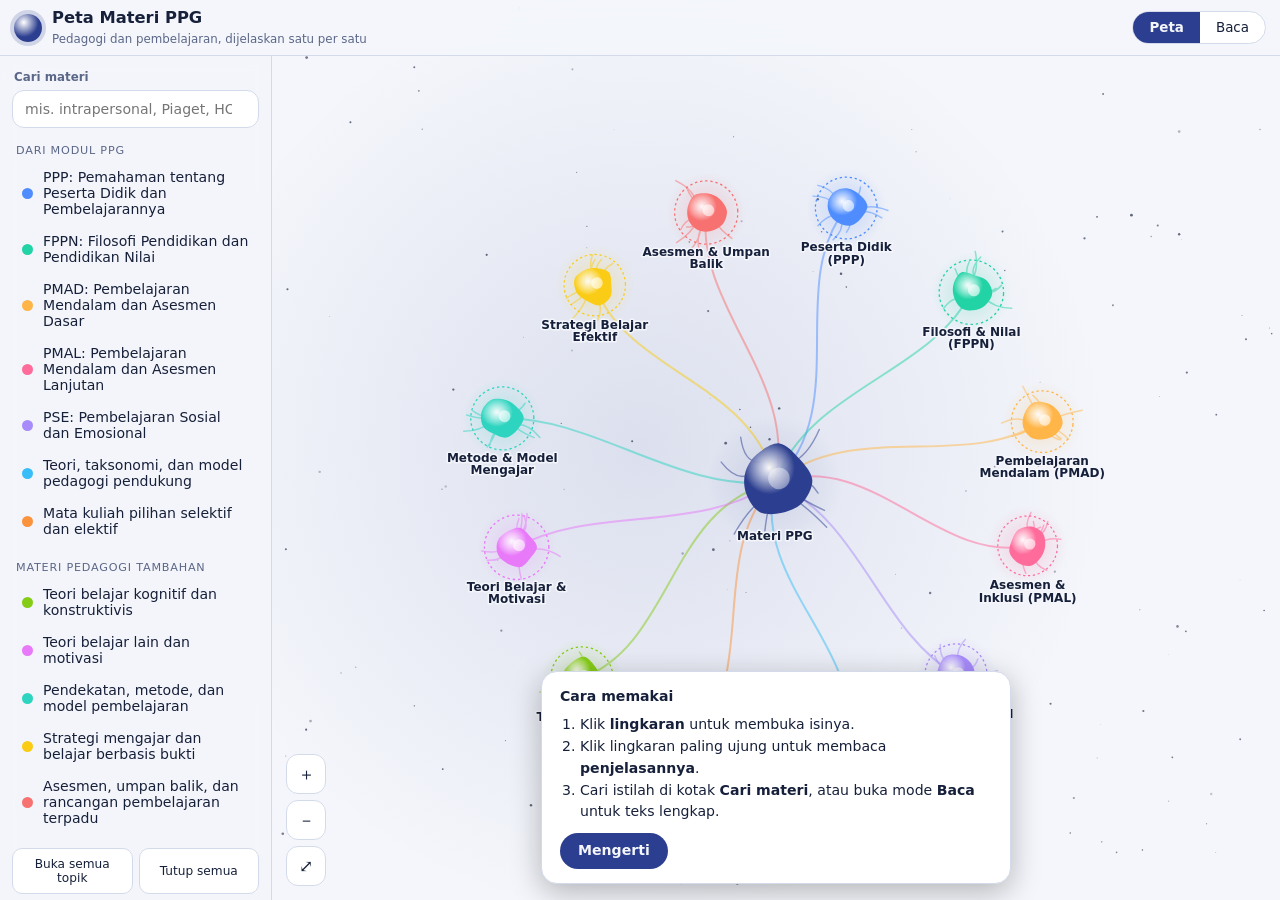
==== commit c9ee572e: "y" ====
--- a/index.html
+++ b/index.html
@@ -3,113 +3,141 @@
 <head>
 <meta charset="utf-8">
 <meta name="viewport" content="width=device-width, initial-scale=1, viewport-fit=cover">
-<title>NeuroInformatika – Peta Materi</title>
+<title>Peta Materi PPG Prajabatan</title>
 <style>
-:root{--bg:#f3f6fc;--text:#16203a;--muted:#5b6788;--edge:#8e9bbd;--panel:#ffffffee;--line:#d3daea;--core:#2c3e8f;
-box-sizing:border-box;padding-top:env(safe-area-inset-top,0px);padding-bottom:env(safe-area-inset-bottom,0px)}
-@media (prefers-color-scheme:dark){:root:not([data-theme="light"]){--bg:#070b16;--text:#e8edff;--muted:#9aa6c9;--edge:#4a5a8c;--panel:#101830ee;--line:#26335c;--core:#8fb0ff;color-scheme:dark}}
-:root[data-theme="dark"]{--bg:#070b16;--text:#e8edff;--muted:#9aa6c9;--edge:#4a5a8c;--panel:#101830ee;--line:#26335c;--core:#8fb0ff;color-scheme:dark}
+:root{--bg:#f4f6fb;--text:#16203a;--muted:#5b6788;--edge:#8e9bbd;--panel:#ffffffee;--solid:#ffffff;--line:#d3daea;--core:#2c3e8f;--amber:#b7791f;--hh:56px;--sw:272px;
+--top:calc(var(--hh) + env(safe-area-inset-top,0px));box-sizing:border-box;padding-top:env(safe-area-inset-top,0px);padding-bottom:env(safe-area-inset-bottom,0px)}
+@media (prefers-color-scheme:dark){:root:not([data-theme="light"]){--bg:#070b16;--text:#e8edff;--muted:#a3aed0;--edge:#4a5a8c;--panel:#101830ee;--solid:#0e1530;--line:#26335c;--core:#8fb0ff;--amber:#f5b942;color-scheme:dark}}
+:root[data-theme="dark"]{--bg:#070b16;--text:#e8edff;--muted:#a3aed0;--edge:#4a5a8c;--panel:#101830ee;--solid:#0e1530;--line:#26335c;--core:#8fb0ff;--amber:#f5b942;color-scheme:dark}
 *{box-sizing:border-box}
 html,body{height:100%;margin:0}
 body{background:var(--bg);color:var(--text);font-family:system-ui,-apple-system,"Segoe UI",Roboto,sans-serif;overflow:hidden;
-background-image:radial-gradient(circle at 50% 50%,color-mix(in srgb,var(--core) 14%,transparent),transparent 60%)}
+background-image:radial-gradient(circle at 50% 50%,color-mix(in srgb,var(--core) 12%,transparent),transparent 60%)}
+button{font:inherit;color:var(--text);cursor:pointer}
 #sky{position:fixed;inset:0;width:100%;height:100%;z-index:0;pointer-events:none}
-svg{position:relative;z-index:1;width:100%;height:100%;display:block;cursor:grab;touch-action:none}
+header{position:fixed;top:0;left:0;right:0;height:var(--top);padding:env(safe-area-inset-top,0px) 14px 0;display:flex;align-items:center;justify-content:space-between;gap:10px;background:color-mix(in srgb,var(--bg) 86%,transparent);backdrop-filter:blur(10px);border-bottom:1px solid var(--line);z-index:8}
+.brand{display:flex;align-items:center;gap:10px;min-width:0}
+.logo{width:28px;height:28px;border-radius:50%;flex:none;background:radial-gradient(circle at 35% 30%,#fff,var(--core) 55%);box-shadow:0 0 0 4px color-mix(in srgb,var(--core) 18%,transparent)}
+h1{font-size:1.02rem;margin:0;line-height:1.2}h1+small{color:var(--muted);font-size:.74rem}
+.hr{display:flex;align-items:center;gap:8px}
+.seg{display:flex;border:1px solid var(--line);border-radius:999px;overflow:hidden;background:var(--solid)}
+.seg button{border:0;background:transparent;padding:8px 16px;font-size:.84rem}
+body[data-mode=net] #mnet,body[data-mode=read] #mread{background:var(--core);color:var(--bg);font-weight:600}
+.ib{background:var(--solid);border:1px solid var(--line);border-radius:999px;padding:7px 12px;font-size:.8rem}
+.ib:hover,.zoom button:hover,.sa button:hover{border-color:var(--core)}
+#sbtn,#tbtn{display:none}
+svg{position:fixed;inset:0;width:100%;height:100%;z-index:1;cursor:grab;touch-action:none}
 svg.drag{cursor:grabbing}
-header{position:fixed;top:calc(env(safe-area-inset-top,0px) + 10px);left:12px;right:12px;display:flex;justify-content:space-between;align-items:flex-start;gap:8px;pointer-events:none;z-index:5}
-header>*{pointer-events:auto}
-h1{font-size:1rem;margin:0;letter-spacing:.02em}
-h1 small{display:block;font-weight:400;color:var(--muted);font-size:.75rem;margin-top:2px}
-.btns{display:flex;gap:6px;flex-wrap:wrap;justify-content:flex-end}
-button{background:var(--panel);color:var(--text);border:1px solid var(--line);border-radius:999px;padding:7px 12px;font-size:.78rem;cursor:pointer}
-button:hover{border-color:var(--core)}
-.edge{fill:none;stroke:var(--edge);stroke-width:1.3;opacity:.7}
-.pulse{fill:none;stroke-width:2.4;stroke-linecap:round;stroke-dasharray:3 22;animation:flow 1.6s linear infinite;opacity:.95}
-@keyframes flow{to{stroke-dashoffset:-25}}
+.edge{fill:none}
 .node{cursor:pointer}
-.node text{fill:var(--text);font-size:11px;text-anchor:middle;pointer-events:none;paint-order:stroke;stroke:var(--bg);stroke-width:3px}
-.node.main text{font-size:13px;font-weight:600}
-.node circle.halo{transition:r .2s,opacity .2s;opacity:.28}
-.node:hover circle.halo{opacity:.55}
-.node.sel circle.core{stroke:var(--text);stroke-width:2.5}
-.core-root{animation:beat 2.8s ease-in-out infinite;transform-origin:0 0}
-@keyframes beat{50%{transform:scale(1.08)}}
-.child{animation:pop .35s ease-out both}
-@keyframes pop{from{opacity:0}to{opacity:1}}
-#panel{position:fixed;right:12px;bottom:calc(env(safe-area-inset-bottom,0px) + 12px);width:min(360px,calc(100% - 24px));max-height:46vh;overflow:auto;background:var(--panel);backdrop-filter:blur(10px);border:1px solid var(--line);border-radius:16px;padding:16px 18px;display:none;z-index:6}
-#panel h2{margin:0 0 2px;font-size:1.05rem}
-#panel .path{font-size:.72rem;color:var(--muted);margin-bottom:8px}
-#panel p{margin:0 0 8px;font-size:.88rem;line-height:1.55}
-#panel ul{margin:0;padding-left:18px;font-size:.85rem;line-height:1.55}
-#panel .x{position:absolute;top:8px;right:8px;padding:3px 9px}
-.hint{position:fixed;left:12px;bottom:calc(env(safe-area-inset-bottom,0px) + 12px);font-size:.72rem;color:var(--muted);max-width:50%;z-index:4}
-@media (max-width:600px){.hint{display:none}}
-
-.netonly,.readonly{display:contents}
-body[data-mode=read] .netonly,body[data-mode=read] svg,body[data-mode=read] #panel,body[data-mode=read] .hint{display:none!important}
+.node text{fill:var(--text);font-size:12px;text-anchor:middle;pointer-events:none;paint-order:stroke;stroke:var(--bg);stroke-width:3.5px;stroke-linejoin:round}
+.node.main text{font-size:13.5px;font-weight:650}
+.node.deep text{font-size:11.5px}
+.node circle.halo{transition:none;opacity:.3}
+.node .soma{stroke:none}
+.node.sel .soma,.node:focus-visible .soma{stroke:var(--text);stroke-width:2.4}
+.node:focus{outline:none}
+svg .node,svg .edge,svg .spark{transition:opacity .25s}
+svg.foc .node:not(.on),svg.foc .edge:not(.on),svg.foc .spark:not(.on){opacity:.16!important}
+.node.on text{font-weight:650}
+.spark{pointer-events:none}
+#side{position:fixed;left:0;top:var(--top);bottom:0;width:var(--sw);padding:14px 12px 20px;overflow:auto;z-index:6;background:color-mix(in srgb,var(--bg) 90%,transparent);backdrop-filter:blur(10px);border-right:1px solid var(--line)}
+.sl{display:block;font-size:.74rem;font-weight:600;color:var(--muted);margin:0 2px 6px}
+#sq{width:100%;padding:10px 12px;border-radius:12px;border:1px solid var(--line);background:var(--solid);color:var(--text);font:inherit;font-size:.88rem}
+#sq:focus{outline:2px solid var(--core);outline-offset:1px}
+#sr{display:none;margin-top:8px}#side.srch #sr{display:block}#side.srch #st,#side.srch .sa,#side.srch .lg{display:none}
+.sri{display:block;width:100%;text-align:left;padding:8px 10px;border:0;border-radius:10px;background:transparent;font-size:.86rem}
+.sri:hover{background:color-mix(in srgb,var(--core) 14%,transparent)}
+.sri small{display:block;color:var(--muted);font-size:.72rem;margin-top:1px}
+.gl{font-size:.7rem;text-transform:uppercase;letter-spacing:.07em;color:var(--muted);margin:16px 4px 4px}
+.tp{display:flex;align-items:center;gap:10px;width:100%;text-align:left;padding:8px 10px;border:0;border-radius:10px;background:transparent;font-size:.88rem}
+.tp i{width:11px;height:11px;border-radius:50%;background:var(--c);flex:none}
+.tp:hover,.tp.on{background:color-mix(in srgb,var(--c) 16%,transparent)}
+.sa{display:flex;gap:6px;margin-top:14px}.sa button{flex:1;padding:8px;border:1px solid var(--line);border-radius:10px;background:var(--solid);font-size:.76rem}
+.lg{font-size:.76rem;color:var(--muted);line-height:1.5;margin:16px 2px 0}
+.lg svg{position:static;width:16px;height:16px;vertical-align:-3px;display:inline-block;cursor:default}
+.zoom{position:fixed;left:calc(var(--sw) + 14px);bottom:calc(env(safe-area-inset-bottom,0px) + 14px);display:flex;flex-direction:column;gap:6px;z-index:5}
+.zoom button{width:40px;height:40px;border-radius:12px;border:1px solid var(--line);background:var(--solid);font-size:1.05rem}
+#panel{position:fixed;right:12px;top:calc(var(--top) + 12px);bottom:12px;width:min(410px,calc(100% - 24px));overflow:auto;display:none;z-index:6;padding:18px 20px 20px;background:var(--solid);border:1px solid var(--line);border-radius:18px;box-shadow:0 10px 40px #0004}
+#panel .x{position:absolute;top:10px;right:10px;width:32px;height:32px;border-radius:50%;border:1px solid var(--line);background:var(--bg)}
+.crumbs{display:flex;flex-wrap:wrap;gap:4px;padding-right:36px;margin-bottom:8px}
+.crumb{border:0;background:color-mix(in srgb,var(--core) 12%,transparent);border-radius:999px;padding:3px 10px;font-size:.72rem;color:var(--muted)}
+.crumb:hover{color:var(--text)}
+#pt{margin:0 0 10px;font-size:1.2rem;line-height:1.3;padding-left:12px;border-left:5px solid var(--c,var(--core))}
+#pb{font-size:.94rem;line-height:1.7}#pb p{margin:.55em 0}#pb strong{color:var(--text)}#pb .empty{color:var(--muted)}
+.ex{margin:12px 0;padding:10px 14px;border-left:4px solid var(--amber);background:color-mix(in srgb,var(--amber) 13%,transparent);border-radius:0 10px 10px 0;font-size:.9rem;line-height:1.65}
+.ex b,.ex strong{color:var(--amber)}
+#ps h3{font-size:.76rem;text-transform:uppercase;letter-spacing:.06em;color:var(--muted);margin:18px 0 8px}
+.chip{display:block;width:100%;text-align:left;padding:9px 12px;margin:0 0 6px;border:1px solid var(--line);border-left:4px solid var(--c);border-radius:10px;background:var(--bg);font-size:.86rem;line-height:1.35}
+.chip:hover{background:color-mix(in srgb,var(--c) 14%,transparent)}
+.go{margin-top:14px;width:100%;padding:11px;border:0;border-radius:12px;background:var(--core);color:var(--bg);font-weight:600;font-size:.9rem}
+#tip{position:fixed;left:calc(50% + var(--sw)/2);transform:translateX(-50%);bottom:calc(env(safe-area-inset-bottom,0px) + 16px);width:min(470px,calc(100% - 24px));z-index:7;background:var(--solid);border:1px solid var(--line);border-radius:16px;padding:14px 18px;font-size:.88rem;line-height:1.55;box-shadow:0 8px 30px #0004}
+#tip ol{margin:6px 0 10px;padding-left:20px}#tip button{border:0;background:var(--core);color:var(--bg);border-radius:999px;padding:7px 18px;font-weight:600}
+body[data-mode=read] #side,body[data-mode=read] svg,body[data-mode=read] #panel,body[data-mode=read] .zoom,body[data-mode=read] #tip,body[data-mode=read] #sbtn{display:none!important}
 body[data-mode=net] .readonly,body[data-mode=net] #reader,body[data-mode=net] #prog{display:none}
-.tmob{display:none}
-body[data-mode=net] #mnet,body[data-mode=read] #mread,.go{background:var(--core);color:var(--bg);border-color:var(--core);font-weight:600}
-.go{margin-top:10px}
-body[data-mode=read] header{top:0;left:0;right:0;padding:calc(env(safe-area-inset-top,0px) + 8px) 12px 8px;background:color-mix(in srgb,var(--bg) 90%,transparent);backdrop-filter:blur(10px);border-bottom:1px solid var(--line);pointer-events:auto}
-#prog{position:fixed;left:0;top:0;height:3px;width:0;background:var(--core);z-index:8}
-#reader{position:fixed;inset:0;overflow-y:auto;z-index:2;padding-top:calc(env(safe-area-inset-top,0px) + 72px)}
+.readonly{display:contents}
+#prog{position:fixed;left:0;top:0;height:3px;width:0;background:var(--core);z-index:9}
+#reader{position:fixed;inset:0;overflow-y:auto;z-index:2;padding-top:calc(var(--top) + 14px)}
 #shell{display:flex;gap:28px;max-width:1240px;margin:0 auto;padding:0 16px calc(env(safe-area-inset-bottom,0px) + 60px);align-items:flex-start}
-#toc{flex:0 0 300px;position:sticky;top:calc(env(safe-area-inset-top,0px) + 72px);max-height:calc(100vh - env(safe-area-inset-top,0px) - 90px);overflow:auto;background:var(--panel);border:1px solid var(--line);border-radius:14px;padding:10px;font-size:.8rem;backdrop-filter:blur(10px)}
-#toc input{width:100%;padding:7px 10px;border-radius:8px;border:1px solid var(--line);background:var(--bg);color:var(--text);margin-bottom:8px;font-size:.8rem}
-#toc a{display:block;color:var(--muted);text-decoration:none;padding:4px 8px;border-radius:6px;line-height:1.35}
+#toc{flex:0 0 300px;position:sticky;top:calc(var(--top) + 14px);max-height:calc(100vh - var(--top) - 30px);overflow:auto;background:var(--panel);border:1px solid var(--line);border-radius:14px;padding:10px;font-size:.82rem;backdrop-filter:blur(10px)}
+#tq{width:100%;padding:8px 10px;border-radius:8px;border:1px solid var(--line);background:var(--bg);color:var(--text);margin-bottom:8px;font:inherit;font-size:.82rem}
+#toc a{display:block;color:var(--muted);text-decoration:none;padding:5px 8px;border-radius:6px;line-height:1.35}
 #toc a:hover{color:var(--text);background:color-mix(in srgb,var(--core) 14%,transparent)}
 #toc a.act{color:var(--text);background:color-mix(in srgb,var(--core) 22%,transparent);font-weight:600}
 #toc a.l1{font-weight:700;color:var(--text)}#toc a.l3{padding-left:22px}#toc a.l2{padding-left:14px}
 #toc a.l4{padding-left:34px;display:none}#toc a.l5{padding-left:46px;display:none}#toc a.vis{display:block}
-#doc{flex:1;min-width:0;max-width:800px;background:color-mix(in srgb,var(--bg) 90%,transparent);border:1px solid var(--line);border-radius:16px;padding:28px 34px;font-size:calc(var(--fs,1)*1rem);line-height:1.75;backdrop-filter:blur(6px)}
+#doc{flex:1;min-width:0;max-width:800px;background:color-mix(in srgb,var(--bg) 92%,transparent);border:1px solid var(--line);border-radius:16px;padding:28px 34px;font-size:calc(var(--fs,1)*1rem);line-height:1.75}
 #doc h1{font-size:1.7em;line-height:1.25;margin:0 0 .6em}
 #doc h2{font-size:1.4em;margin:2em 0 .6em;padding-bottom:.3em;border-bottom:1px solid var(--line)}
 #doc h3{font-size:1.2em;margin:1.8em 0 .5em;color:var(--core)}
 #doc h4{font-size:1.05em;margin:1.6em 0 .4em}
 #doc h5{font-size:.98em;margin:1.4em 0 .3em;color:var(--muted)}
-#doc h1,#doc h2,#doc h3,#doc h4,#doc h5{scroll-margin-top:80px}
+#doc [id]{scroll-margin-top:calc(var(--top) + 12px)}
 #doc p{margin:.7em 0}#doc li{margin:.3em 0}
 .tw{overflow-x:auto;margin:1em 0}
 #doc table{border-collapse:collapse;font-size:.9em;min-width:100%}
 #doc th,#doc td{border:1px solid var(--line);padding:7px 10px;text-align:left;vertical-align:top}
 #doc th{background:color-mix(in srgb,var(--core) 14%,transparent)}
-@media (max-width:900px){body[data-mode=read] .tmob{display:inline-block}#shell{display:block;padding:0 10px calc(env(safe-area-inset-bottom,0px) + 60px)}#toc{position:fixed;left:0;top:0;bottom:0;max-height:none;width:min(320px,86vw);z-index:9;border-radius:0 14px 14px 0;background:var(--bg);transform:translateX(-105%);transition:transform .25s;padding-top:calc(env(safe-area-inset-top,0px) + 10px)}#toc.open{transform:none}#doc{padding:20px 16px}h1 small{display:none}}
-.node.deep text{font-size:10px}
-#pd{white-space:pre-line}
-#doc [id]{scroll-margin-top:80px}
 .flash{animation:fl 2.2s ease-out}
 @keyframes fl{0%,35%{background:color-mix(in srgb,var(--core) 38%,transparent)}100%{background:transparent}}
-.node circle.halo{transition:none;opacity:.3}
-.node .soma{stroke:none}
-.node.sel .soma{stroke:var(--text);stroke-width:2.2}
-.node:focus{outline:none}.node:focus-visible .soma{stroke:var(--text);stroke-width:2.2}
-svg .node,svg .edge,svg .spark{transition:opacity .25s}
-svg.foc .node:not(.on),svg.foc .edge:not(.on),svg.foc .spark:not(.on){opacity:.16!important}
-.node.on text{font-weight:600}
-.spark{pointer-events:none}
+@media (max-width:900px){
+ :root{--sw:0px}
+ body[data-mode=net] #sbtn,body[data-mode=read] #tbtn{display:inline-flex}
+ h1+small{display:none}
+ #side{width:min(310px,88vw);background:var(--solid);transform:translateX(-105%);transition:transform .25s;z-index:10;top:0;padding-top:calc(env(safe-area-inset-top,0px) + 14px)}#side.open{transform:none}
+ .zoom{left:auto;right:12px;bottom:auto;top:calc(var(--top) + 12px)}
+ #panel{left:8px;right:8px;top:auto;bottom:8px;width:auto;max-height:58vh}
+ #tip{left:50%}
+ #shell{display:block;padding:0 10px calc(env(safe-area-inset-bottom,0px) + 60px)}
+ #toc{position:fixed;left:0;top:0;bottom:0;max-height:none;width:min(320px,86vw);z-index:11;border-radius:0 14px 14px 0;background:var(--solid);transform:translateX(-105%);transition:transform .25s;padding-top:calc(env(safe-area-inset-top,0px) + 10px)}
+ #toc.open{transform:none}#doc{padding:20px 16px}
+}
 </style>
 </head>
 <body data-mode="net">
+<canvas id="sky" aria-hidden="true"></canvas>
 <header>
-  <h1>NeuroInformatika<small>Ringkasan &amp; Glosarium PPG Prajabatan</small></h1>
-  <div class="btns">
-    <button id="mnet" class="seg">Jaringan</button><button id="mread" class="seg">Membaca</button>
-    <span class="netonly"><button id="zin">＋</button><button id="zout">－</button><button id="all">Buka semua</button><button id="none">Tutup semua</button></span>
-    <span class="readonly"><button id="fm">A−</button><button id="fp">A+</button><button id="tbtn" class="tmob">☰ Isi</button></span>
-  </div>
+ <div class="brand"><span class="logo" aria-hidden="true"></span><div><h1>Peta Materi PPG</h1><small>Pedagogi dan pembelajaran, dijelaskan satu per satu</small></div></div>
+ <div class="hr">
+  <button id="sbtn" class="ib">☰ Topik</button><button id="tbtn" class="ib">☰ Isi</button>
+  <span class="readonly"><button id="fm" class="ib" aria-label="Perkecil huruf">A−</button><button id="fp" class="ib" aria-label="Perbesar huruf">A+</button></span>
+  <div class="seg" role="group" aria-label="Mode tampilan"><button id="mnet">Peta</button><button id="mread">Baca</button></div>
+ </div>
 </header>
 <div id="prog"></div>
-<canvas id="sky"></canvas>
-<svg id="svg">
-  <defs>
-    <filter id="glow" x="-60%" y="-60%" width="220%" height="220%"><feGaussianBlur stdDeviation="4" result="b"/><feMerge><feMergeNode in="b"/><feMergeNode in="SourceGraphic"/></feMerge></filter>
-  </defs>
-  <g id="world"><g id="edges"></g><g id="nodes"></g></g>
-</svg>
-<div class="hint">Lingkaran bertepi putus-putus = masih punya cabang, klik untuk membuka · seret untuk menggeser · scroll untuk zoom</div>
-<div id="panel"><button class="x" id="close">✕</button><h2 id="pt"></h2><div class="path" id="pp"></div><p id="pd"></p><ul id="pl"></ul><button class="go" id="gor">Baca di mode membaca →</button></div>
-<div id="reader"><div id="shell"><aside id="toc"><input id="tq" type="search" placeholder="Cari bagian…"></aside><article id="doc"><h1 id="s0">Penjelasan Lengkap Mata Kuliah PPG Prajabatan (FPPN, PPP, PMAD, PMAL, PSE) dan Glosarium</h1>
+<svg id="svg" role="img" aria-label="Peta materi"><defs></defs><g id="world"><g id="edges"></g><g id="nodes"></g></g></svg>
+<aside id="side" aria-label="Daftar topik dan pencarian">
+ <label class="sl" for="sq">Cari materi</label>
+ <input id="sq" type="search" placeholder="mis. intrapersonal, Piaget, HOTS" autocomplete="off">
+ <div id="sr"></div>
+ <div id="st"></div>
+ <div class="sa"><button id="all">Buka semua topik</button><button id="none">Tutup semua</button></div>
+ <p class="lg"><svg viewBox="0 0 16 16" aria-hidden="true"><circle cx="8" cy="8" r="4" fill="currentColor"/><circle cx="8" cy="8" r="7" fill="none" stroke="currentColor" stroke-dasharray="2 2.5"/></svg> Lingkaran bergaris putus-putus berarti masih ada isi di dalamnya. Klik untuk membukanya. Lingkaran tanpa garis putus adalah penjelasan akhir.</p>
+</aside>
+<div class="zoom"><button id="zin" aria-label="Perbesar">＋</button><button id="zout" aria-label="Perkecil">－</button><button id="zfit" aria-label="Pas layar" title="Pas layar">⤢</button></div>
+<aside id="panel" aria-live="polite"><button class="x" id="close" aria-label="Tutup">✕</button><div id="pp" class="crumbs"></div><h2 id="pt"></h2><div id="pb"></div><div id="pc"></div><div id="ps"><h3>Isi bagian ini</h3><div id="pl"></div></div><button class="go" id="gor">Baca selengkapnya di mode Baca →</button></aside>
+<div id="tip"><b>Cara memakai</b><ol><li>Klik <b>lingkaran</b> untuk membuka isinya.</li><li>Klik lingkaran paling ujung untuk membaca <b>penjelasannya</b>.</li><li>Cari istilah di kotak <b>Cari materi</b>, atau buka mode <b>Baca</b> untuk teks lengkap.</li></ol><button id="tipok">Mengerti</button></div>
+<div id="reader"><div id="shell"><aside id="toc" aria-label="Daftar isi"><input id="tq" type="search" placeholder="Cari bagian…"></aside><article id="doc"><h1 id="s0">Penjelasan Lengkap Mata Kuliah PPG Prajabatan (FPPN, PPP, PMAD, PMAL, PSE) dan Glosarium</h1>
 <p>Disusun dari modul yang kamu kirim untuk lima mata kuliah, dilengkapi sumber tambahan (lihat Daftar Sumber di akhir).</p>
 <h2 id="s1">Catatan cakupan</h2>
 <p id="i1"><strong>Cakupan dokumen.</strong> <strong>Bagian I</strong> (Bab 1 sampai 6) membahas lima mata kuliah yang modulnya sudah dikirim: FPPN, PPP, PMAD, PMAL, dan PSE, ditambah bab teori pendukung. <strong>Bagian II</strong> (Bab 7 sampai 10) membahas PPL I dan II, Proyek Kepemimpinan, Seminar Pendidikan Profesi Guru, serta mata kuliah pilihan. Bagian II <strong>disusun dari sumber publik, bukan dari modulmu</strong>, sehingga perlu dicocokkan dengan RPS kampusmu.</p>
@@ -202,14 +230,14 @@
 <p id="i50"><strong>1. Perbedaan fisik (kebutuhan fisiologis, Maslow).</strong> Kebutuhan fisiologis adalah yang paling dasar dan mendominasi: makanan dan minuman, istirahat dan tidur, udara sehat dan suhu normal, serta kebutuhan biologis (kebersihan, ke kamar mandi). Selama kebutuhan ini belum cukup terpenuhi, ia menjadi motivator utama. Murid yang belum sarapan atau kurang tidur sulit mengejar prestasi karena fokusnya pada rasa lapar atau lelah. Sekolah dapat menyediakan program makanan sehat, sanitasi baik, dan ruang kelas dengan sirkulasi udara baik. Panduan Pembelajaran dan Asesmen 2025 juga menautkan prinsip menggembirakan dengan terpenuhinya kebutuhan fisiologis, rasa aman, kasih sayang, penghargaan, dan aktualisasi diri.</p>
 <p id="i51"><strong>2. Perbedaan intelektual (kecerdasan majemuk, Gardner, 1983).</strong> Kecerdasan bukan kemampuan tunggal yang diukur IQ, melainkan kemampuan memecahkan masalah atau menciptakan produk bernilai dalam satu atau lebih latar budaya. Setiap individu punya semua jenis kecerdasan dengan profil berbeda, dan kecerdasan-kecerdasan itu relatif independen. Delapan jenisnya:</p>
 <ul>
-<li id="i52"><strong>Linguistik:</strong> belajar lewat jurnal, debat, esai, diskusi.</li>
-<li id="i53"><strong>Logis-matematis:</strong> eksperimen, pemecahan masalah, analisis data.</li>
-<li id="i54"><strong>Spasial-visual:</strong> peta konsep, gambar, video, model 3D.</li>
-<li id="i55"><strong>Kinestetik:</strong> praktik langsung, peran, demonstrasi, belajar sambil bergerak.</li>
-<li id="i56"><strong>Musikal:</strong> irama, lagu untuk menghafal, musik latar.</li>
-<li id="i57"><strong>Interpersonal:</strong> kerja kelompok, proyek kolaboratif, pengajaran sebaya.</li>
-<li id="i58"><strong>Intrapersonal:</strong> jurnal refleksi, penetapan tujuan pribadi, tugas mandiri.</li>
-<li id="i59"><strong>Naturalis:</strong> pengamatan di luar kelas, klasifikasi makhluk hidup dan benda.</li>
+<li id="i52"><strong>Linguistik:</strong> belajar lewat jurnal, debat, esai, diskusi.<div class="ex"><strong>Penjelasan tambahan (di luar modul): </strong>Kemampuan menggunakan kata dan bahasa, lisan maupun tulisan, untuk memahami, mengungkapkan, dan meyakinkan. Ciri murid: suka membaca, menulis, bercerita, berdebat, dan bermain kata. Contoh pada Informatika: menulis dokumentasi dan komentar program, menjelaskan algoritma dengan kata-kata sendiri, berdebat tentang etika AI, atau menulis artikel teknologi.</div></li>
+<li id="i53"><strong>Logis-matematis:</strong> eksperimen, pemecahan masalah, analisis data.<div class="ex"><strong>Penjelasan tambahan (di luar modul): </strong>Kemampuan bernalar dengan logika, mengenali pola dan hubungan sebab-akibat, serta bekerja dengan angka dan simbol. Ciri murid: suka teka-teki, mengurutkan, bertanya “mengapa”, dan menguji dugaan langkah demi langkah. Contoh pada Informatika: menelusuri alur algoritma, mencari kesalahan (debugging), menyelesaikan soal logika boolean, atau membandingkan kecepatan dua algoritma.</div></li>
+<li id="i54"><strong>Spasial-visual:</strong> peta konsep, gambar, video, model 3D.<div class="ex"><strong>Penjelasan tambahan (di luar modul): </strong>Kemampuan membayangkan dan mengolah bentuk, ruang, warna, dan gambar di dalam pikiran. Ciri murid: suka menggambar, membaca peta dan diagram, dan mudah mengingat lewat gambar. Contoh pada Informatika: menggambar diagram alir, merancang tata letak antarmuka, memvisualisasikan pohon dan graf, atau mengamati animasi proses pengurutan.</div></li>
+<li id="i55"><strong>Kinestetik:</strong> praktik langsung, peran, demonstrasi, belajar sambil bergerak.<div class="ex"><strong>Penjelasan tambahan (di luar modul): </strong>Kemampuan memakai gerak tubuh dan keterampilan tangan untuk belajar dan mengungkapkan gagasan. Ciri murid: suka bergerak, mencoba langsung, memegang benda, dan belajar sambil melakukan. Contoh pada Informatika: permainan unplugged (murid menjadi elemen larik yang mengurutkan diri), merakit komputer atau kabel jaringan, atau memprogram robot sederhana.</div></li>
+<li id="i56"><strong>Musikal:</strong> irama, lagu untuk menghafal, musik latar.<div class="ex"><strong>Penjelasan tambahan (di luar modul): </strong>Kepekaan terhadap nada, irama, dan pola bunyi, serta kemampuan menikmati atau menciptakannya. Ciri murid: mudah mengingat lagu, peka terhadap bunyi, suka bersenandung atau mengetuk irama. Contoh pada Informatika: memprogram musik atau bunyi, memakai pola irama untuk memahami perulangan, atau membuat lagu pendek untuk mengingat urutan langkah algoritma.</div></li>
+<li id="i57"><strong>Interpersonal:</strong> kerja kelompok, proyek kolaboratif, pengajaran sebaya.<div class="ex"><strong>Penjelasan tambahan (di luar modul): </strong>Kemampuan memahami maksud, perasaan, dan motivasi orang lain, serta bekerja sama dan berkomunikasi dengan efektif. Ciri murid: mudah bergaul, suka kerja kelompok, peka terhadap suasana hati teman, dan sering menjadi penengah. Contoh pada Informatika: pair programming, proyek tim, saling meninjau kode (code review), atau mengajar teman sebaya.</div></li>
+<li id="i58"><strong>Intrapersonal:</strong> jurnal refleksi, penetapan tujuan pribadi, tugas mandiri.<div class="ex"><strong>Penjelasan tambahan (di luar modul): </strong>Kemampuan memahami diri sendiri: kekuatan dan kelemahan, perasaan, minat, nilai, dan tujuan pribadi, lalu memakainya untuk mengarahkan belajar dan keputusan. Kecerdasan ini menjadi dasar metakognisi dan belajar berregulasi diri. Ciri murid: reflektif, mandiri, punya tujuan pribadi, tahu cara belajarnya sendiri, dan nyaman bekerja sendiri. Contoh pada Informatika: menulis jurnal debugging (kesalahan apa yang sering kuulang dan bagaimana mengatasinya), menetapkan target belajar pemrograman mingguan, menyusun portofolio refleksi, atau mengerjakan proyek mandiri sesuai minat.</div></li>
+<li id="i59"><strong>Naturalis:</strong> pengamatan di luar kelas, klasifikasi makhluk hidup dan benda.<div class="ex"><strong>Penjelasan tambahan (di luar modul): </strong>Kemampuan mengenali, membedakan, dan mengelompokkan pola di alam dan lingkungan, seperti tumbuhan, hewan, cuaca, dan benda-benda. Ciri murid: suka mengamati alam, mengoleksi, dan mengklasifikasikan, serta peka terhadap perubahan lingkungan. Contoh pada Informatika: mengklasifikasikan data (misalnya pohon keputusan untuk jenis daun), memasang sensor suhu dan kelembapan dengan mikrokontroler, atau menganalisis data cuaca dan keanekaragaman hayati.</div></li>
 </ul>
 <p>Penerapannya lewat pembelajaran berdiferensiasi: mengidentifikasi dan menghargai semua kecerdasan, merencanakan agar tujuan yang sama dicapai dan dinilai dengan beragam cara (misalnya presentasi lisan, diagram alir, atau peta konsep bergambar), serta memaksimalkan potensi sambil mengembangkan kecerdasan yang masih lemah. Catatan: teori kecerdasan majemuk berguna sebagai lensa untuk menghargai keragaman, tetapi tidak boleh dipakai untuk melabeli murid secara kaku (misalnya “anak visual” atau “anak kinestetik”) karena bukti bahwa mencocokkan pengajaran dengan “gaya belajar” meningkatkan hasil belajar masih lemah. Yang lebih kuat bukti dukungannya adalah menyajikan materi dengan beragam representasi untuk semua murid (lihat bab DUP).</p>
 <p id="i60"><strong>3. Perbedaan perilaku.</strong> Perilaku adalah hasil belajar dan interaksi dengan lingkungan, bukan sifat menetap.</p>
@@ -1083,15 +1111,15 @@
 <p id="i353"><strong>David Ausubel.</strong> Membedakan <strong>belajar bermakna</strong> (informasi baru dikaitkan dengan struktur kognitif yang relevan) dan <strong>belajar hafalan</strong> (<em>rote</em>). Alatnya <strong><em>advance organizer</em></strong>: ringkasan atau kerangka konsep umum yang disajikan <em>sebelum</em> materi rinci agar menjadi “jangkar”. Kutipan Ausubel tentang pengetahuan awal (dipakai di PPP) menegaskan pentingnya asesmen awal.</p>
 <p id="i354"><strong>Robert Gagné.</strong> (1) Lima kategori hasil belajar: informasi verbal, keterampilan intelektual, strategi kognitif, keterampilan motorik, dan sikap. (2) <strong>Sembilan peristiwa pembelajaran</strong> (<em>nine events of instruction</em>) sebagai urutan kegiatan yang selaras dengan proses mental belajar:</p>
 <ol>
-<li id="i355">Memperoleh perhatian (<em>gain attention</em>).</li>
-<li id="i356">Menginformasikan tujuan (<em>inform learners of objectives</em>).</li>
-<li id="i357">Merangsang ingatan terhadap prasyarat (<em>stimulate recall of prior learning</em>).</li>
-<li id="i358">Menyajikan stimulus atau materi (<em>present the content</em>).</li>
-<li id="i359">Memberikan bimbingan belajar (<em>provide learning guidance</em>).</li>
-<li id="i360">Memunculkan kinerja (<em>elicit performance</em>).</li>
-<li id="i361">Memberikan umpan balik (<em>provide feedback</em>).</li>
-<li id="i362">Menilai kinerja (<em>assess performance</em>).</li>
-<li id="i363">Meningkatkan retensi dan transfer (<em>enhance retention and transfer</em>).</li>
+<li id="i355">Memperoleh perhatian (<em>gain attention</em>).<div class="ex"><strong>Penjelasan tambahan (di luar modul): </strong>Membangkitkan minat murid di awal supaya siap menerima pelajaran. Contoh pada Informatika: tampilkan program kecil yang keluarannya aneh, lalu tanyakan “Mengapa hasilnya begini?”.</div></li>
+<li id="i356">Menginformasikan tujuan (<em>inform learners of objectives</em>).<div class="ex"><strong>Penjelasan tambahan (di luar modul): </strong>Memberi tahu murid apa yang akan mampu mereka lakukan setelah pelajaran sehingga belajar terarah. Contoh: “Di akhir pertemuan kamu bisa menulis perulangan for untuk mencetak pola.”</div></li>
+<li id="i357">Merangsang ingatan terhadap prasyarat (<em>stimulate recall of prior learning</em>).<div class="ex"><strong>Penjelasan tambahan (di luar modul): </strong>Mengaktifkan pengetahuan lama yang menjadi dasar materi baru. Contoh: kuis singkat tentang variabel dan percabangan sebelum belajar perulangan.</div></li>
+<li id="i358">Menyajikan stimulus atau materi (<em>present the content</em>).<div class="ex"><strong>Penjelasan tambahan (di luar modul): </strong>Menyampaikan isi pelajaran dengan cara terstruktur dan mudah ditangkap, misalnya penjelasan, contoh, dan diagram. Contoh: memperagakan kode perulangan sambil menunjukkan diagram alirnya.</div></li>
+<li id="i359">Memberikan bimbingan belajar (<em>provide learning guidance</em>).<div class="ex"><strong>Penjelasan tambahan (di luar modul): </strong>Membantu murid memahami lewat petunjuk, analogi, atau contoh tambahan (scaffolding). Contoh: kode setengah jadi atau soal Parsons.</div></li>
+<li id="i360">Memunculkan kinerja (<em>elicit performance</em>).<div class="ex"><strong>Penjelasan tambahan (di luar modul): </strong>Murid mencoba sendiri apa yang dipelajari supaya pemahamannya terlihat. Contoh: murid menulis program kecil.</div></li>
+<li id="i361">Memberikan umpan balik (<em>provide feedback</em>).<div class="ex"><strong>Penjelasan tambahan (di luar modul): </strong>Memberi tahu murid apa yang sudah benar dan apa yang perlu diperbaiki, secara spesifik dan segera. Contoh: komentar pada kode atau hasil uji otomatis.</div></li>
+<li id="i362">Menilai kinerja (<em>assess performance</em>).<div class="ex"><strong>Penjelasan tambahan (di luar modul): </strong>Mengukur apakah tujuan tercapai lewat tes atau tugas. Contoh: kuis atau tugas pemrograman yang dinilai dengan rubrik.</div></li>
+<li id="i363">Meningkatkan retensi dan transfer (<em>enhance retention and transfer</em>).<div class="ex"><strong>Penjelasan tambahan (di luar modul): </strong>Membantu murid mengingat lama dan memakai ilmunya di situasi baru. Contoh: soal campuran, proyek mini, dan pengulangan berjarak.</div></li>
 </ol>
 <p>Sembilan peristiwa ini dapat dipetakan ke tiga pengalaman belajar mendalam: 1–3 sebagai pendahuluan, 4–5 sebagai memahami, 6–7 sebagai mengaplikasi, dan 8–9 sebagai merefleksi.</p>
 <p id="i364"><strong>John Dewey.</strong> Pendidikan sebagai rekonstruksi pengalaman; <em>learning by doing</em>; sekolah sebagai miniatur masyarakat. Dasar bagi <em>experiential learning</em>, PjBL, dan pembelajaran kontekstual.</p>
@@ -2265,96 +2293,135 @@
 <p>Pikiran dianalogikan sebagai sistem pengolah informasi. Model multi-store Atkinson dan Shiffrin (1968) membedakan tiga penyimpanan.</p>
 <ul>
 <li id="i889"><strong>Memori sensori.</strong> Menahan kesan indra sangat singkat, hanya hitungan detik. Informasi yang tidak diperhatikan hilang di sini.</li>
-<li id="i890"><strong>Memori kerja (working memory).</strong> Tempat berpikir sadar yang kapasitasnya terbatas, dahulu dikaitkan dengan 7 ± 2 butir (Miller, 1956), dan kini lebih sering diperkirakan sekitar 4 kelompok informasi. Baddeley dan Hitch (1974) menguraikannya menjadi central executive, phonological loop, dan visuospatial sketchpad, lalu ditambah episodic buffer.</li>
-<li id="i891"><strong>Memori jangka panjang.</strong> Kapasitas sangat besar dan relatif permanen, berisi pengetahuan deklaratif (fakta), prosedural (cara), dan episodik (pengalaman).</li>
-<li id="i892"><strong>Strategi menyimpan.</strong> Pengulangan (rehearsal), pengelompokan (chunking), elaborasi (mengaitkan dengan yang sudah diketahui), dan organisasi (peta konsep).</li>
-<li id="i893"><strong>Implikasi.</strong> Tarik perhatian lebih dulu, beri materi dalam potongan kecil, dan sediakan latihan pengambilan kembali agar masuk ke memori jangka panjang.</li>
+<li id="i890"><strong>Memori kerja (working memory).</strong> Tempat berpikir sadar yang kapasitasnya terbatas, dahulu dikaitkan dengan 7 ± 2 butir (Miller, 1956), dan kini lebih sering diperkirakan sekitar 4 kelompok informasi. Baddeley dan Hitch (1974) menguraikannya menjadi beberapa komponen berikut.</li>
+<li id="i891"><strong>Central executive.</strong> Pusat kendali yang mengarahkan perhatian dan mengatur komponen lain. Murid memakainya saat memutuskan langkah mana yang dikerjakan lebih dulu dalam sebuah soal.</li>
+<li id="i892"><strong>Phonological loop.</strong> Menahan informasi bunyi atau kata sejenak, misalnya mengulang instruksi dalam hati agar tidak lupa.</li>
+<li id="i893"><strong>Visuospatial sketchpad.</strong> Menahan gambar dan posisi ruang sesaat, misalnya membayangkan bentuk diagram alir atau susunan elemen larik.</li>
+<li id="i894"><strong>Episodic buffer.</strong> Menyatukan informasi dari berbagai sumber, termasuk memori jangka panjang, menjadi satu kesatuan yang bermakna.</li>
+<li id="i895"><strong>Memori jangka panjang.</strong> Kapasitas sangat besar dan relatif permanen, berisi pengetahuan deklaratif (fakta), prosedural (cara), dan episodik (pengalaman).</li>
+<li id="i896"><strong>Strategi menyimpan.</strong> Pengulangan (rehearsal), pengelompokan (chunking), elaborasi (mengaitkan dengan yang sudah diketahui), dan organisasi (peta konsep).</li>
+<li id="i897"><strong>Implikasi.</strong> Tarik perhatian lebih dulu, beri materi dalam potongan kecil, dan sediakan latihan pengambilan kembali agar masuk ke memori jangka panjang.</li>
 </ul>
 <h3 id="s141">11.6 Cognitive Load Theory (Sweller)</h3>
 <p>Karena memori kerja terbatas, desain pengajaran harus mengatur beban yang ditanggung murid. Sweller (1988) membedakan tiga jenis beban.</p>
 <ul>
-<li id="i894"><strong>Beban intrinsik.</strong> Kerumitan bawaan materi dan keterkaitan antar-unsurnya; diatur dengan memecah materi dan mengurutkannya.</li>
-<li id="i895"><strong>Beban ekstrinsik.</strong> Beban karena penyajian yang buruk, misalnya slide penuh teks atau instruksi membingungkan; harus dikurangi.</li>
-<li id="i896"><strong>Beban germane.</strong> Upaya yang memang dipakai untuk membangun skema; didorong lewat latihan bermakna.</li>
-<li id="i897"><strong>Worked example effect.</strong> Murid pemula belajar lebih baik dari contoh penyelesaian lengkap sebelum diminta menyelesaikan soal sendiri.</li>
-<li id="i898"><strong>Split-attention dan redundancy.</strong> Letakkan teks penjelas dekat gambar, dan jangan membacakan teks slide kata demi kata.</li>
-<li id="i899"><strong>Expertise reversal.</strong> Bantuan yang berguna bagi pemula bisa mengganggu murid yang sudah mahir, sehingga bantuan perlu dikurangi sesuai kemampuan.</li>
-<li id="i900"><strong>Contoh pada Informatika.</strong> Tunjukkan contoh program yang sudah jadi dengan komentar langkah demi langkah, lalu beri program yang sebagian dikosongkan, baru soal kosong.</li>
+<li id="i898"><strong>Beban intrinsik.</strong> Kerumitan bawaan materi dan keterkaitan antar-unsurnya; diatur dengan memecah materi dan mengurutkannya.</li>
+<li id="i899"><strong>Beban ekstrinsik.</strong> Beban karena penyajian yang buruk, misalnya slide penuh teks atau instruksi membingungkan; harus dikurangi.</li>
+<li id="i900"><strong>Beban germane.</strong> Upaya yang memang dipakai untuk membangun skema; didorong lewat latihan bermakna.</li>
+<li id="i901"><strong>Worked example effect.</strong> Murid pemula belajar lebih baik dari contoh penyelesaian lengkap sebelum diminta menyelesaikan soal sendiri.</li>
+<li id="i902"><strong>Split-attention dan redundancy.</strong> Letakkan teks penjelas dekat gambar, dan jangan membacakan teks slide kata demi kata.</li>
+<li id="i903"><strong>Expertise reversal.</strong> Bantuan yang berguna bagi pemula bisa mengganggu murid yang sudah mahir, sehingga bantuan perlu dikurangi sesuai kemampuan.</li>
+<li id="i904"><strong>Contoh pada Informatika.</strong> Tunjukkan contoh program yang sudah jadi dengan komentar langkah demi langkah, lalu beri program yang sebagian dikosongkan, baru soal kosong.</li>
 </ul>
 <h3 id="s142">11.7 Metakognisi dan belajar berregulasi diri</h3>
 <p>Metakognisi adalah kesadaran dan pengendalian atas proses berpikir sendiri. Murid yang metakognitif tahu kapan ia paham dan kapan tidak.</p>
 <ul>
-<li id="i901"><strong>Pengetahuan metakognitif (Flavell).</strong> Pengetahuan tentang diri sebagai pembelajar, tentang tugas, dan tentang strategi yang tersedia.</li>
-<li id="i902"><strong>Regulasi metakognitif.</strong> Merencanakan, memantau, dan mengevaluasi proses belajar.</li>
-<li id="i903"><strong>Siklus regulasi diri (Zimmerman, 2002).</strong> Tahap perencanaan (menetapkan tujuan dan strategi), tahap kinerja (memantau dan mengendalikan), dan tahap refleksi (menilai hasil dan menyesuaikan).</li>
-<li id="i904"><strong>Cara melatihnya.</strong> Berpikir keras (think aloud), jurnal refleksi, pertanyaan "apa yang sudah kupahami dan apa yang masih membingungkan", serta lembar pemantauan tujuan.</li>
-<li id="i905"><strong>Contoh pada Informatika.</strong> Setelah debugging, murid menulis tiga kalimat: apa kesalahannya, bagaimana menemukannya, dan apa yang akan dilakukan lain kali.</li>
+<li id="i905"><strong>Pengetahuan metakognitif (Flavell).</strong> Pengetahuan tentang diri sebagai pembelajar, tentang tugas, dan tentang strategi yang tersedia.</li>
+<li id="i906"><strong>Regulasi metakognitif.</strong> Merencanakan, memantau, dan mengevaluasi proses belajar.</li>
+<li id="i907"><strong>Siklus regulasi diri (Zimmerman, 2002).</strong> Murid yang belajar mandiri bergerak melalui tiga tahap yang berulang.</li>
+<li id="i908"><strong>Tahap perencanaan (forethought).</strong> Menetapkan tujuan, memilih strategi, dan menilai keyakinan diri sebelum belajar.</li>
+<li id="i909"><strong>Tahap kinerja (performance).</strong> Menjalankan strategi sambil memantau kemajuan dan mengendalikan perhatian.</li>
+<li id="i910"><strong>Tahap refleksi (self-reflection).</strong> Menilai hasil, mencari penyebab keberhasilan atau kegagalan, lalu menyesuaikan rencana berikutnya.</li>
+<li id="i911"><strong>Cara melatihnya.</strong> Berpikir keras (think aloud), jurnal refleksi, pertanyaan "apa yang sudah kupahami dan apa yang masih membingungkan", serta lembar pemantauan tujuan.</li>
+<li id="i912"><strong>Contoh pada Informatika.</strong> Setelah debugging, murid menulis tiga kalimat: apa kesalahannya, bagaimana menemukannya, dan apa yang akan dilakukan lain kali.</li>
 </ul>
 <h3 id="s143">11.8 Dual coding dan teori multimedia</h3>
 <p>Paivio menyebut informasi diolah lewat dua saluran, verbal dan visual, sehingga materi yang disajikan dalam keduanya lebih mudah diingat. Mayer mengembangkannya menjadi teori pembelajaran multimedia, yang berpegang pada prinsip bahwa murid belajar lebih baik dari kata dan gambar yang dirancang baik daripada dari kata saja.</p>
 <ul>
-<li id="i906"><strong>Prinsip koherensi.</strong> Buang hiasan dan informasi yang tidak relevan.</li>
-<li id="i907"><strong>Prinsip sinyal.</strong> Beri penanda pada hal penting, misalnya warna, tebal, atau panah.</li>
-<li id="i908"><strong>Prinsip kedekatan.</strong> Letakkan teks dan gambar yang berkaitan berdekatan dalam ruang dan waktu.</li>
-<li id="i909"><strong>Prinsip segmentasi.</strong> Pecah penjelasan panjang menjadi bagian-bagian yang bisa dikendalikan murid.</li>
-<li id="i910"><strong>Prinsip pralatihan.</strong> Perkenalkan istilah kunci sebelum penjelasan utama.</li>
-<li id="i911"><strong>Prinsip modalitas.</strong> Narasi lisan dengan gambar sering lebih baik daripada teks panjang dengan gambar.</li>
-<li id="i912"><strong>Contoh pada Informatika.</strong> Animasi proses sorting yang dinarasikan guru, lebih baik daripada slide berisi paragraf tentang algoritma.</li>
+<li id="i913"><strong>Prinsip koherensi.</strong> Buang hiasan dan informasi yang tidak relevan.</li>
+<li id="i914"><strong>Prinsip sinyal.</strong> Beri penanda pada hal penting, misalnya warna, tebal, atau panah.</li>
+<li id="i915"><strong>Prinsip kedekatan.</strong> Letakkan teks dan gambar yang berkaitan berdekatan dalam ruang dan waktu.</li>
+<li id="i916"><strong>Prinsip segmentasi.</strong> Pecah penjelasan panjang menjadi bagian-bagian yang bisa dikendalikan murid.</li>
+<li id="i917"><strong>Prinsip pralatihan.</strong> Perkenalkan istilah kunci sebelum penjelasan utama.</li>
+<li id="i918"><strong>Prinsip modalitas.</strong> Narasi lisan dengan gambar sering lebih baik daripada teks panjang dengan gambar.</li>
+<li id="i919"><strong>Contoh pada Informatika.</strong> Animasi proses sorting yang dinarasikan guru, lebih baik daripada slide berisi paragraf tentang algoritma.</li>
 </ul>
 <h2 id="s144">Bab 12. Teori belajar lain dan motivasi</h2>
 <h3 id="s145">12.1 Behaviorisme</h3>
 <p>Behaviorisme memandang belajar sebagai perubahan perilaku yang teramati akibat hubungan antara stimulus, respons, dan konsekuensi. Pikiran dalam tidak menjadi objek kajian.</p>
 <ul>
-<li id="i913"><strong>Pengondisian klasik (Pavlov).</strong> Stimulus netral yang berpasangan berulang dengan stimulus alami akhirnya memicu respons yang sama. Contoh: cemas saat mendengar bel ujian.</li>
-<li id="i914"><strong>Hukum akibat (Thorndike).</strong> Perilaku yang diikuti hasil menyenangkan cenderung diulang.</li>
-<li id="i915"><strong>Pengondisian operan (Skinner).</strong> Perilaku dibentuk oleh konsekuensinya.</li>
-<li id="i916"><strong>Penguatan positif dan negatif.</strong> Penguatan positif menambahkan sesuatu yang menyenangkan (pujian); penguatan negatif menghilangkan sesuatu yang tidak menyenangkan. Keduanya sama-sama menaikkan peluang perilaku.</li>
-<li id="i917"><strong>Hukuman dan pemadaman.</strong> Hukuman menurunkan perilaku dengan menambah hal tidak menyenangkan atau mencabut hal menyenangkan; pemadaman (extinction) terjadi saat perilaku tidak lagi diikuti konsekuensi apa pun.</li>
-<li id="i918"><strong>Jadwal penguatan.</strong> Rasio atau interval, tetap atau variabel; jadwal variabel menghasilkan perilaku yang paling tahan padam.</li>
-<li id="i919"><strong>Penerapan.</strong> Latihan berulang dan umpan balik segera untuk keterampilan dasar, tujuan jelas, serta kebiasaan kelas yang konsisten.</li>
-<li id="i920"><strong>Keterbatasan.</strong> Kurang menjelaskan pemahaman, kreativitas, dan motivasi dari dalam, dan penguatan eksternal berlebihan dapat menurunkan minat murid.</li>
+<li id="i920"><strong>Pengondisian klasik (Pavlov).</strong> Stimulus netral yang berpasangan berulang dengan stimulus alami akhirnya memicu respons yang sama. Contoh: cemas saat mendengar bel ujian.</li>
+<li id="i921"><strong>Hukum akibat (Thorndike).</strong> Perilaku yang diikuti hasil menyenangkan cenderung diulang.</li>
+<li id="i922"><strong>Pengondisian operan (Skinner).</strong> Perilaku dibentuk oleh konsekuensinya.</li>
+<li id="i923"><strong>Penguatan positif dan negatif.</strong> Penguatan positif menambahkan sesuatu yang menyenangkan (pujian); penguatan negatif menghilangkan sesuatu yang tidak menyenangkan. Keduanya sama-sama menaikkan peluang perilaku.</li>
+<li id="i924"><strong>Hukuman dan pemadaman.</strong> Hukuman menurunkan perilaku dengan menambah hal tidak menyenangkan atau mencabut hal menyenangkan; pemadaman (extinction) terjadi saat perilaku tidak lagi diikuti konsekuensi apa pun.</li>
+<li id="i925"><strong>Jadwal penguatan.</strong> Rasio atau interval, tetap atau variabel; jadwal variabel menghasilkan perilaku yang paling tahan padam.</li>
+<li id="i926"><strong>Penerapan.</strong> Latihan berulang dan umpan balik segera untuk keterampilan dasar, tujuan jelas, serta kebiasaan kelas yang konsisten.</li>
+<li id="i927"><strong>Keterbatasan.</strong> Kurang menjelaskan pemahaman, kreativitas, dan motivasi dari dalam, dan penguatan eksternal berlebihan dapat menurunkan minat murid.</li>
 </ul>
 <h3 id="s146">12.2 Teori sosial-kognitif Albert Bandura</h3>
 <p>Bandura menunjukkan bahwa orang belajar dengan mengamati orang lain, dan keyakinan atas kemampuan diri ikut menentukan hasil belajar.</p>
 <ul>
-<li id="i921"><strong>Pembelajaran observasional.</strong> Empat proses: perhatian, retensi (mengingat), reproduksi (mampu melakukan), dan motivasi.</li>
-<li id="i922"><strong>Pemodelan.</strong> Guru dan teman sebaya menjadi model, termasuk model cara berpikir lewat think aloud.</li>
-<li id="i923"><strong>Efikasi diri (self-efficacy).</strong> Keyakinan murid bahwa ia mampu mengerjakan tugas tertentu.</li>
-<li id="i924"><strong>Sumber efikasi diri.</strong> Pengalaman berhasil (paling kuat), pengalaman orang lain yang mirip, persuasi verbal, dan kondisi fisiologis serta emosi.</li>
-<li id="i925"><strong>Determinisme timbal balik.</strong> Perilaku, faktor pribadi, dan lingkungan saling memengaruhi.</li>
-<li id="i926"><strong>Contoh pada Informatika.</strong> Murid yang takut error meningkat efikasinya jika diberi tugas debugging bertingkat dari mudah, lalu melihat teman sebaya berhasil memperbaiki kodenya.</li>
+<li id="i928"><strong>Pembelajaran observasional.</strong> Belajar dengan mengamati orang lain, melalui empat proses berikut.</li>
+<li id="i929"><strong>Perhatian.</strong> Murid harus memperhatikan model; model yang jelas, menarik, dan dihormati lebih mudah diperhatikan.</li>
+<li id="i930"><strong>Retensi.</strong> Murid menyimpan apa yang diamati, misalnya dengan merangkum langkahnya atau mengulangnya dalam benak.</li>
+<li id="i931"><strong>Reproduksi.</strong> Murid mencoba melakukan kembali perilaku yang diamati dan memperbaikinya dengan umpan balik.</li>
+<li id="i932"><strong>Motivasi.</strong> Murid mau menirukan bila melihat model memperoleh hasil baik atau percaya hasilnya berharga.</li>
+<li id="i933"><strong>Pemodelan.</strong> Guru dan teman sebaya menjadi model, termasuk model cara berpikir lewat think aloud.</li>
+<li id="i934"><strong>Efikasi diri (self-efficacy).</strong> Keyakinan murid bahwa ia mampu mengerjakan tugas tertentu.</li>
+<li id="i935"><strong>Sumber efikasi diri.</strong> Ada empat sumber keyakinan murid akan kemampuannya.</li>
+<li id="i936"><strong>Pengalaman berhasil.</strong> Sumber paling kuat: berhasil menyelesaikan tugas membuat murid yakin bisa lagi. Beri tugas bertingkat agar murid sering merasakan keberhasilan.</li>
+<li id="i937"><strong>Pengalaman orang lain.</strong> Melihat teman yang mirip dirinya berhasil menumbuhkan keyakinan “aku juga bisa”.</li>
+<li id="i938"><strong>Persuasi verbal.</strong> Dorongan dan umpan balik yang jujur dan spesifik dari guru atau teman.</li>
+<li id="i939"><strong>Kondisi fisiologis dan emosi.</strong> Murid menafsirkan gugup, lelah, atau cemas sebagai tanda mampu atau tidak mampu; suasana yang tenang membantu.</li>
+<li id="i940"><strong>Determinisme timbal balik.</strong> Perilaku, faktor pribadi, dan lingkungan saling memengaruhi.</li>
+<li id="i941"><strong>Contoh pada Informatika.</strong> Murid yang takut error meningkat efikasinya jika diberi tugas debugging bertingkat dari mudah, lalu melihat teman sebaya berhasil memperbaiki kodenya.</li>
 </ul>
 <h3 id="s147">12.3 Humanisme</h3>
 <p>Humanisme menempatkan murid sebagai pribadi utuh yang tumbuh dan memilih. Tujuan pendidikan adalah aktualisasi diri.</p>
 <ul>
-<li id="i927"><strong>Hierarki kebutuhan Maslow.</strong> Kebutuhan fisiologis, rasa aman, cinta dan rasa memiliki, penghargaan, lalu aktualisasi diri. Murid yang lapar atau merasa tidak aman sulit fokus belajar.</li>
-<li id="i928"><strong>Carl Rogers.</strong> Belajar bermakna terjadi ketika murid terlibat penuh dan guru berperan fasilitator yang tulus, menerima murid apa adanya, dan berempati.</li>
-<li id="i929"><strong>Penerapan.</strong> Beri pilihan, hargai suara murid, ciptakan iklim kelas yang aman secara psikologis, dan hubungkan materi dengan minat murid.</li>
-<li id="i930"><strong>Catatan kritis.</strong> Hierarki Maslow bukan tangga kaku; kebutuhan dapat berjalan bersamaan.</li>
+<li id="i942"><strong>Hierarki kebutuhan Maslow.</strong> Menyusun kebutuhan manusia dari yang paling dasar sampai yang paling tinggi; kebutuhan yang lebih rendah perlu cukup terpenuhi agar murid dapat fokus pada yang lebih tinggi.</li>
+<li id="i943"><strong>Kebutuhan fisiologis.</strong> Makan, minum, tidur, dan kesehatan dasar. Murid yang lapar atau mengantuk sulit berkonsentrasi.</li>
+<li id="i944"><strong>Kebutuhan rasa aman.</strong> Rasa aman fisik dan psikologis: bebas dari perundungan, ancaman, dan ejekan. Aturan kelas yang jelas dan konsisten membangunnya.</li>
+<li id="i945"><strong>Kebutuhan cinta dan rasa memiliki.</strong> Diterima dalam kelompok dan punya hubungan yang hangat. Kerja kelompok yang inklusif dan sapaan guru yang ramah memenuhinya.</li>
+<li id="i946"><strong>Kebutuhan penghargaan.</strong> Merasa dihargai dan mampu: pengakuan atas usaha, kemajuan, dan kontribusi. Umpan balik spesifik lebih berguna daripada pujian umum.</li>
+<li id="i947"><strong>Aktualisasi diri.</strong> Dorongan mengembangkan potensi sepenuhnya, misalnya menekuni minat dan membuat karya bermakna. Proyek bertema pilihan murid memberi ruang untuk ini.</li>
+<li id="i948"><strong>Carl Rogers.</strong> Belajar bermakna terjadi ketika murid terlibat penuh dan guru berperan fasilitator yang tulus, menerima murid apa adanya, dan berempati.</li>
+<li id="i949"><strong>Penerapan.</strong> Beri pilihan, hargai suara murid, ciptakan iklim kelas yang aman secara psikologis, dan hubungkan materi dengan minat murid.</li>
+<li id="i950"><strong>Catatan kritis.</strong> Hierarki Maslow bukan tangga kaku; kebutuhan dapat berjalan bersamaan.</li>
 </ul>
 <h3 id="s148">12.4 Motivasi belajar</h3>
 <ul>
-<li id="i931"><strong>Teori determinasi diri (Deci dan Ryan).</strong> Motivasi tumbuh bila tiga kebutuhan dasar terpenuhi: otonomi, kompetensi, dan keterhubungan.</li>
-<li id="i932"><strong>Motivasi intrinsik dan ekstrinsik.</strong> Intrinsik berasal dari minat dan kepuasan melakukan kegiatan itu sendiri; ekstrinsik dari ganjaran atau tekanan luar.</li>
-<li id="i933"><strong>Teori ekspektasi-nilai.</strong> Motivasi bergantung pada keyakinan bisa berhasil (ekspektasi) dan seberapa berharga tugas itu (nilai).</li>
-<li id="i934"><strong>Teori atribusi (Weiner, 1985).</strong> Murid menjelaskan sukses dan gagal lewat penyebab yang berbeda dalam tiga dimensi: lokus, stabilitas, dan kendali. Atribusi pada usaha dan strategi (bisa dikendalikan) lebih sehat daripada atribusi pada bakat.</li>
-<li id="i935"><strong>Model ARCS (Keller, 1987).</strong> Attention (perhatian), Relevance (relevansi), Confidence (percaya diri), Satisfaction (kepuasan).</li>
-<li id="i936"><strong>Pola pikir bertumbuh (Dweck).</strong> Keyakinan bahwa kemampuan dapat dikembangkan lewat usaha dan strategi yang baik.</li>
-<li id="i937"><strong>Contoh pada Informatika.</strong> Relevansi diwujudkan lewat proyek aplikasi untuk masalah sekolah; kepercayaan diri lewat tantangan bertingkat; otonomi lewat pilihan tema proyek.</li>
+<li id="i951"><strong>Teori determinasi diri (Deci dan Ryan).</strong> Motivasi tumbuh bila tiga kebutuhan psikologis dasar terpenuhi.</li>
+<li id="i952"><strong>Otonomi.</strong> Merasa punya pilihan dan kendali atas belajarnya, misalnya memilih topik proyek atau urutan tugas.</li>
+<li id="i953"><strong>Kompetensi.</strong> Merasa mampu dan berkembang; tugas yang menantang tetapi terjangkau dan umpan balik yang jelas menumbuhkannya.</li>
+<li id="i954"><strong>Keterhubungan.</strong> Merasa diterima dan terkait dengan guru serta teman, misalnya lewat kerja kelompok yang suportif.</li>
+<li id="i955"><strong>Motivasi intrinsik dan ekstrinsik.</strong> Intrinsik berasal dari minat dan kepuasan melakukan kegiatan itu sendiri; ekstrinsik dari ganjaran atau tekanan luar.</li>
+<li id="i956"><strong>Teori ekspektasi-nilai.</strong> Motivasi bergantung pada keyakinan bisa berhasil (ekspektasi) dan seberapa berharga tugas itu (nilai).</li>
+<li id="i957"><strong>Teori atribusi (Weiner, 1985).</strong> Murid menjelaskan sukses dan gagal lewat penyebab tertentu, dan penjelasan itu memengaruhi motivasi berikutnya. Penyebab dinilai dalam tiga dimensi berikut.</li>
+<li id="i958"><strong>Lokus penyebab.</strong> Apakah penyebabnya dari dalam diri (usaha, kemampuan) atau dari luar (soal sulit, nasib).</li>
+<li id="i959"><strong>Stabilitas.</strong> Apakah penyebabnya tetap (bakat) atau dapat berubah (usaha, strategi).</li>
+<li id="i960"><strong>Kendali.</strong> Apakah murid dapat mengendalikan penyebabnya. Atribusi pada usaha dan strategi (dapat dikendalikan dan diubah) lebih sehat daripada atribusi pada bakat yang dianggap tetap.</li>
+<li id="i961"><strong>Model ARCS (Keller, 1987).</strong> Empat unsur yang perlu dirancang guru agar murid termotivasi.</li>
+<li id="i962"><strong>Attention (perhatian).</strong> Membangkitkan dan mempertahankan rasa ingin tahu, misalnya dengan pertanyaan pemantik atau masalah yang mengejutkan.</li>
+<li id="i963"><strong>Relevance (relevansi).</strong> Menunjukkan manfaat materi bagi kehidupan atau minat murid.</li>
+<li id="i964"><strong>Confidence (percaya diri).</strong> Membantu murid yakin bisa berhasil lewat tujuan jelas dan tugas bertingkat.</li>
+<li id="i965"><strong>Satisfaction (kepuasan).</strong> Memberi hasil dan pengakuan yang membuat murid merasa usahanya berarti.</li>
+<li id="i966"><strong>Pola pikir bertumbuh (Dweck).</strong> Keyakinan bahwa kemampuan dapat dikembangkan lewat usaha dan strategi yang baik.</li>
+<li id="i967"><strong>Contoh pada Informatika.</strong> Relevansi diwujudkan lewat proyek aplikasi untuk masalah sekolah; kepercayaan diri lewat tantangan bertingkat; otonomi lewat pilihan tema proyek.</li>
 </ul>
 <h3 id="s149">12.5 Konektivisme dan belajar di era digital</h3>
 <p>Siemens mengusulkan konektivisme untuk menggambarkan belajar di era jaringan dan teknologi.</p>
 <ul>
-<li id="i938"><strong>Gagasan inti.</strong> Pengetahuan tersebar dalam jaringan manusia, sumber, dan perangkat; kemampuan menemukan dan menyambungkan informasi sama pentingnya dengan menyimpannya.</li>
-<li id="i939"><strong>Keterampilan kunci.</strong> Menyaring informasi, menilai kredibilitas sumber, dan membangun jaringan belajar.</li>
-<li id="i940"><strong>Catatan kritis.</strong> Sebagian ahli menilai konektivisme belum cukup sebagai teori belajar tersendiri, tetapi gagasannya berguna untuk literasi digital.</li>
-<li id="i941"><strong>Contoh pada Informatika.</strong> Murid memakai dokumentasi resmi, forum, dan repositori terbuka, sambil dilatih menilai kebenaran dan keamanan sumbernya.</li>
+<li id="i968"><strong>Gagasan inti.</strong> Pengetahuan tersebar dalam jaringan manusia, sumber, dan perangkat; kemampuan menemukan dan menyambungkan informasi sama pentingnya dengan menyimpannya.</li>
+<li id="i969"><strong>Keterampilan kunci.</strong> Menyaring informasi, menilai kredibilitas sumber, dan membangun jaringan belajar.</li>
+<li id="i970"><strong>Catatan kritis.</strong> Sebagian ahli menilai konektivisme belum cukup sebagai teori belajar tersendiri, tetapi gagasannya berguna untuk literasi digital.</li>
+<li id="i971"><strong>Contoh pada Informatika.</strong> Murid memakai dokumentasi resmi, forum, dan repositori terbuka, sambil dilatih menilai kebenaran dan keamanan sumbernya.</li>
 </ul>
 <h3 id="s150">12.6 Kecerdasan majemuk dan mitos gaya belajar</h3>
-<ul>
-<li id="i942"><strong>Kecerdasan majemuk (Gardner, 1983).</strong> Delapan kecerdasan: linguistik, logis-matematis, spasial, kinestetik-tubuh, musikal, interpersonal, intrapersonal, dan naturalis. Gagasan ini berguna mengingatkan guru agar memberi beragam jalur belajar, tetapi buktinya sebagai teori ilmiah masih diperdebatkan.</li>
-<li id="i943"><strong>Gaya belajar (VARK dan sejenisnya).</strong> Tinjauan Pashler dkk. (2008) menyimpulkan bahwa bukti bagi hipotesis "mengajar sesuai gaya belajar meningkatkan hasil" tidak kuat.</li>
-<li id="i944"><strong>Implikasi.</strong> Daripada melabeli murid, sajikan materi dalam beragam representasi untuk semua murid, sejalan dengan DUP.</li>
+<p>Howard Gardner (1983) mengusulkan bahwa kecerdasan manusia tidak tunggal, melainkan beberapa kecerdasan yang relatif berdiri sendiri; setiap murid punya kombinasi yang berbeda. Bagi guru, gagasan ini berguna sebagai pengingat untuk menyediakan beragam jalur belajar, bukan untuk melabeli murid.</p>
+<ul>
+<li id="i972"><strong>Kecerdasan linguistik.</strong> Kemampuan menggunakan kata dan bahasa, lisan maupun tulisan, untuk memahami, mengungkapkan, dan meyakinkan. Ciri murid: suka membaca, menulis, bercerita, berdebat, dan bermain kata. Contoh pada Informatika: menulis dokumentasi dan komentar program, menjelaskan algoritma dengan kata-kata sendiri, berdebat tentang etika AI, atau menulis artikel teknologi.</li>
+<li id="i973"><strong>Kecerdasan logis-matematis.</strong> Kemampuan bernalar dengan logika, mengenali pola dan hubungan sebab-akibat, serta bekerja dengan angka dan simbol. Ciri murid: suka teka-teki, mengurutkan, bertanya “mengapa”, dan menguji dugaan langkah demi langkah. Contoh pada Informatika: menelusuri alur algoritma, mencari kesalahan (debugging), menyelesaikan soal logika boolean, atau membandingkan kecepatan dua algoritma.</li>
+<li id="i974"><strong>Kecerdasan spasial-visual.</strong> Kemampuan membayangkan dan mengolah bentuk, ruang, warna, dan gambar di dalam pikiran. Ciri murid: suka menggambar, membaca peta dan diagram, dan mudah mengingat lewat gambar. Contoh pada Informatika: menggambar diagram alir, merancang tata letak antarmuka, memvisualisasikan pohon dan graf, atau mengamati animasi proses pengurutan.</li>
+<li id="i975"><strong>Kecerdasan kinestetik-tubuh.</strong> Kemampuan memakai gerak tubuh dan keterampilan tangan untuk belajar dan mengungkapkan gagasan. Ciri murid: suka bergerak, mencoba langsung, memegang benda, dan belajar sambil melakukan. Contoh pada Informatika: permainan unplugged (murid menjadi elemen larik yang mengurutkan diri), merakit komputer atau kabel jaringan, atau memprogram robot sederhana.</li>
+<li id="i976"><strong>Kecerdasan musikal.</strong> Kepekaan terhadap nada, irama, dan pola bunyi, serta kemampuan menikmati atau menciptakannya. Ciri murid: mudah mengingat lagu, peka terhadap bunyi, suka bersenandung atau mengetuk irama. Contoh pada Informatika: memprogram musik atau bunyi, memakai pola irama untuk memahami perulangan, atau membuat lagu pendek untuk mengingat urutan langkah algoritma.</li>
+<li id="i977"><strong>Kecerdasan interpersonal.</strong> Kemampuan memahami maksud, perasaan, dan motivasi orang lain, serta bekerja sama dan berkomunikasi dengan efektif. Ciri murid: mudah bergaul, suka kerja kelompok, peka terhadap suasana hati teman, dan sering menjadi penengah. Contoh pada Informatika: pair programming, proyek tim, saling meninjau kode (code review), atau mengajar teman sebaya.</li>
+<li id="i978"><strong>Kecerdasan intrapersonal.</strong> Kemampuan memahami diri sendiri: kekuatan dan kelemahan, perasaan, minat, nilai, dan tujuan pribadi, lalu memakainya untuk mengarahkan belajar dan keputusan. Kecerdasan ini menjadi dasar metakognisi dan belajar berregulasi diri. Ciri murid: reflektif, mandiri, punya tujuan pribadi, tahu cara belajarnya sendiri, dan nyaman bekerja sendiri. Contoh pada Informatika: menulis jurnal debugging (kesalahan apa yang sering kuulang dan bagaimana mengatasinya), menetapkan target belajar pemrograman mingguan, menyusun portofolio refleksi, atau mengerjakan proyek mandiri sesuai minat.</li>
+<li id="i979"><strong>Kecerdasan naturalis.</strong> Kemampuan mengenali, membedakan, dan mengelompokkan pola di alam dan lingkungan, seperti tumbuhan, hewan, cuaca, dan benda-benda. Ciri murid: suka mengamati alam, mengoleksi, dan mengklasifikasikan, serta peka terhadap perubahan lingkungan. Contoh pada Informatika: mengklasifikasikan data (misalnya pohon keputusan untuk jenis daun), memasang sensor suhu dan kelembapan dengan mikrokontroler, atau menganalisis data cuaca dan keanekaragaman hayati.</li>
+<li id="i980"><strong>Catatan penggunaan kecerdasan majemuk.</strong> Sebagai teori ilmiah, kecerdasan majemuk masih diperdebatkan. Pakai sebagai alat bantu merancang variasi aktivitas, bukan untuk mengelompokkan atau menjuluki murid.</li>
+<li id="i981"><strong>Gaya belajar (VARK dan sejenisnya).</strong> Tinjauan Pashler dkk. (2008) menyimpulkan bahwa bukti bagi gagasan “mengajar sesuai gaya belajar meningkatkan hasil” tidak kuat.</li>
+<li id="i982"><strong>Implikasi bagi guru.</strong> Daripada melabeli murid, sajikan materi dalam beragam representasi untuk semua murid, sejalan dengan DUP.</li>
 </ul>
 <h3 id="s151">12.7 Perbandingan teori belajar</h3>
 <div class="tw"><table>
@@ -2368,49 +2435,49 @@
 </tr>
 </thead>
 <tbody>
-<tr id="i945">
+<tr id="i983">
 <td>Behaviorisme</td>
 <td id="c256">Pavlov, Thorndike, Skinner</td>
 <td id="c257">Belajar adalah perubahan perilaku akibat stimulus dan konsekuensi</td>
 <td id="c258">Pengatur penguatan dan latihan</td>
 <td id="c259">Latihan mengetik sintaks dengan umpan balik otomatis</td>
 </tr>
-<tr id="i946">
+<tr id="i984">
 <td>Kognitivisme</td>
 <td id="c260">Atkinson, Shiffrin, Ausubel, Sweller</td>
 <td id="c261">Belajar adalah pengolahan informasi dalam pikiran</td>
 <td id="c262">Penyaji materi terstruktur dan pengelola beban kognitif</td>
 <td id="c263">Worked example dan peta konsep struktur data</td>
 </tr>
-<tr id="i947">
+<tr id="i985">
 <td>Konstruktivisme</td>
 <td id="c264">Piaget, Bruner</td>
 <td id="c265">Murid membangun pengetahuan lewat pengalaman aktif</td>
 <td id="c266">Penyedia pengalaman dan pemancing konflik kognitif</td>
 <td id="c267">Murid menemukan pola algoritma lewat permainan unplugged</td>
 </tr>
-<tr id="i948">
+<tr id="i986">
 <td>Sosiokultural</td>
 <td id="c268">Vygotsky</td>
 <td id="c269">Belajar dibangun lewat interaksi sosial dan alat budaya</td>
 <td id="c270">Pemberi scaffolding dan pengatur kerja kelompok</td>
 <td id="c271">Pair programming dan diskusi kode</td>
 </tr>
-<tr id="i949">
+<tr id="i987">
 <td>Sosial-kognitif</td>
 <td id="c272">Bandura</td>
 <td id="c273">Belajar dari pengamatan dan keyakinan diri</td>
 <td id="c274">Model dan pembangun efikasi</td>
 <td id="c275">Think aloud saat debugging</td>
 </tr>
-<tr id="i950">
+<tr id="i988">
 <td>Humanisme</td>
 <td id="c276">Maslow, Rogers</td>
 <td id="c277">Belajar demi pertumbuhan pribadi dalam iklim yang aman</td>
 <td id="c278">Fasilitator dan pendamping</td>
 <td id="c279">Proyek bertema pilihan murid</td>
 </tr>
-<tr id="i951">
+<tr id="i989">
 <td>Konektivisme</td>
 <td id="c280">Siemens</td>
 <td id="c281">Belajar adalah membangun koneksi dalam jaringan</td>
@@ -2423,12 +2490,12 @@
 <h3 id="s153">13.1 Hierarki istilah: pendekatan sampai taktik</h3>
 <p>Istilah-istilah ini sering tertukar. Urutannya dari yang paling luas ke yang paling operasional.</p>
 <ul>
-<li id="i952"><strong>Pendekatan (approach).</strong> Sudut pandang atau filosofi umum tentang belajar, misalnya pendekatan saintifik atau pembelajaran mendalam.</li>
-<li id="i953"><strong>Strategi.</strong> Rencana besar untuk mencapai tujuan, misalnya strategi ekspositori atau strategi inkuiri.</li>
-<li id="i954"><strong>Metode.</strong> Cara mengelola kegiatan belajar, misalnya ceramah, diskusi, demonstrasi.</li>
-<li id="i955"><strong>Model.</strong> Kerangka lengkap dengan sintaks (tahap-tahap) dan sistem pendukung, misalnya PBL dan PjBL.</li>
-<li id="i956"><strong>Teknik dan taktik.</strong> Langkah spesifik dan gaya guru saat melaksanakan metode, misalnya think-pair-share atau kuis kilat.</li>
-<li id="i957"><strong>Contoh urutan.</strong> Pendekatan berpusat pada murid, strategi inkuiri, model discovery learning, metode eksperimen, teknik pertanyaan pancingan.</li>
+<li id="i990"><strong>Pendekatan (approach).</strong> Sudut pandang atau filosofi umum tentang belajar, misalnya pendekatan saintifik atau pembelajaran mendalam.</li>
+<li id="i991"><strong>Strategi.</strong> Rencana besar untuk mencapai tujuan, misalnya strategi ekspositori atau strategi inkuiri.</li>
+<li id="i992"><strong>Metode.</strong> Cara mengelola kegiatan belajar, misalnya ceramah, diskusi, demonstrasi.</li>
+<li id="i993"><strong>Model.</strong> Kerangka lengkap dengan sintaks (tahap-tahap) dan sistem pendukung, misalnya PBL dan PjBL.</li>
+<li id="i994"><strong>Teknik dan taktik.</strong> Langkah spesifik dan gaya guru saat melaksanakan metode, misalnya think-pair-share atau kuis kilat.</li>
+<li id="i995"><strong>Contoh urutan.</strong> Pendekatan berpusat pada murid, strategi inkuiri, model discovery learning, metode eksperimen, teknik pertanyaan pancingan.</li>
 </ul>
 <h3 id="s154">13.2 Berpusat pada guru dan berpusat pada murid</h3>
 <div class="tw"><table>
@@ -2440,22 +2507,22 @@
 </tr>
 </thead>
 <tbody>
-<tr id="i958">
+<tr id="i996">
 <td>Peran guru</td>
 <td id="c284">Sumber utama informasi</td>
 <td id="c285">Fasilitator dan pembimbing</td>
 </tr>
-<tr id="i959">
+<tr id="i997">
 <td>Aktivitas murid</td>
 <td id="c286">Menyimak dan mencatat</td>
 <td id="c287">Menyelidiki, berdiskusi, mencipta</td>
 </tr>
-<tr id="i960">
+<tr id="i998">
 <td>Cocok untuk</td>
 <td id="c288">Konsep baru yang rumit, keterampilan prosedural dasar, pemula</td>
 <td id="c289">Pendalaman, penerapan, pemecahan masalah</td>
 </tr>
-<tr id="i961">
+<tr id="i999">
 <td>Risiko</td>
 <td id="c290">Pasif, hafalan</td>
 <td id="c291">Beban kognitif tinggi bila tanpa bimbingan</td>
@@ -2475,63 +2542,63 @@
 </tr>
 </thead>
 <tbody>
-<tr id="i962">
+<tr id="i1000">
 <td>Ceramah</td>
 <td id="c292">Guru menyampaikan penjelasan lisan</td>
 <td id="c293">Efisien untuk kelas besar dan konsep baru</td>
 <td id="c294">Murid cenderung pasif</td>
 <td id="c295">Pengantar singkat konsep variabel</td>
 </tr>
-<tr id="i963">
+<tr id="i1001">
 <td>Tanya jawab</td>
 <td id="c296">Rangkaian pertanyaan guru dan murid</td>
 <td id="c297">Memeriksa pemahaman dan memancing berpikir</td>
 <td id="c298">Dapat didominasi murid tertentu</td>
 <td id="c299">Menebak keluaran sebuah potongan kode</td>
 </tr>
-<tr id="i964">
+<tr id="i1002">
 <td>Diskusi</td>
 <td id="c300">Murid bertukar pendapat tentang masalah</td>
 <td id="c301">Melatih komunikasi dan berpikir kritis</td>
 <td id="c302">Butuh pengelolaan waktu dan aturan</td>
 <td id="c303">Membahas etika penggunaan AI</td>
 </tr>
-<tr id="i965">
+<tr id="i1003">
 <td>Demonstrasi</td>
 <td id="c304">Guru mempertontonkan prosedur</td>
 <td id="c305">Jelas untuk keterampilan langkah demi langkah</td>
 <td id="c306">Murid kurang praktik jika hanya melihat</td>
 <td id="c307">Memperagakan instalasi dan debugging</td>
 </tr>
-<tr id="i966">
+<tr id="i1004">
 <td>Eksperimen atau praktikum</td>
 <td id="c308">Murid mencoba dan mengamati hasil</td>
 <td id="c309">Pengalaman langsung dan bukti nyata</td>
 <td id="c310">Butuh alat dan waktu</td>
 <td id="c311">Menguji kecepatan dua algoritma pencarian</td>
 </tr>
-<tr id="i967">
+<tr id="i1005">
 <td>Simulasi dan bermain peran</td>
 <td id="c312">Murid memerankan situasi atau sistem</td>
 <td id="c313">Memahami proses abstrak secara konkret</td>
 <td id="c314">Perlu skenario yang jelas</td>
 <td id="c315">Murid berperan sebagai paket data di jaringan</td>
 </tr>
-<tr id="i968">
+<tr id="i1006">
 <td>Studi kasus</td>
 <td id="c316">Menganalisis situasi nyata</td>
 <td id="c317">Melatih penalaran dan pengambilan keputusan</td>
 <td id="c318">Perlu kasus yang sesuai konteks</td>
 <td id="c319">Menganalisis kebocoran data sebuah aplikasi</td>
 </tr>
-<tr id="i969">
+<tr id="i1007">
 <td>Penugasan</td>
 <td id="c320">Murid mengerjakan tugas terstruktur</td>
 <td id="c321">Mengembangkan kemandirian</td>
 <td id="c322">Berisiko menjadi beban atau disalin</td>
 <td id="c323">Latihan soal pemrograman bertingkat</td>
 </tr>
-<tr id="i970">
+<tr id="i1008">
 <td>Karyawisata atau kunjungan</td>
 <td id="c324">Belajar langsung di lokasi nyata</td>
 <td id="c325">Kontekstual dan memotivasi</td>
@@ -2543,157 +2610,157 @@
 <h3 id="s156">13.4 Problem-Based Learning (PBL)</h3>
 <p>Murid belajar lewat masalah nyata yang belum terstruktur sebelum menerima materi. Model ini melatih penalaran, kolaborasi, dan belajar mandiri.</p>
 <ul>
-<li id="i971"><strong>Fase 1. Orientasi pada masalah.</strong> Guru menyajikan masalah kontekstual dan menjelaskan tujuan.</li>
-<li id="i972"><strong>Fase 2. Mengorganisasi murid.</strong> Pembagian kelompok, peran, dan pertanyaan pemandu.</li>
-<li id="i973"><strong>Fase 3. Penyelidikan.</strong> Murid mencari informasi, mencoba solusi, dan berdiskusi.</li>
-<li id="i974"><strong>Fase 4. Mengembangkan dan menyajikan hasil.</strong> Solusi dibuat dalam bentuk laporan, model, atau presentasi.</li>
-<li id="i975"><strong>Fase 5. Menganalisis dan mengevaluasi proses.</strong> Refleksi atas strategi pemecahan masalah.</li>
-<li id="i976"><strong>Contoh pada Informatika.</strong> "Antrean kantin sekolah selalu panjang. Rancang sistem pemesanan yang mengurangi antrean."</li>
+<li id="i1009"><strong>Fase 1. Orientasi pada masalah.</strong> Guru menyajikan masalah kontekstual dan menjelaskan tujuan.</li>
+<li id="i1010"><strong>Fase 2. Mengorganisasi murid.</strong> Pembagian kelompok, peran, dan pertanyaan pemandu.</li>
+<li id="i1011"><strong>Fase 3. Penyelidikan.</strong> Murid mencari informasi, mencoba solusi, dan berdiskusi.</li>
+<li id="i1012"><strong>Fase 4. Mengembangkan dan menyajikan hasil.</strong> Solusi dibuat dalam bentuk laporan, model, atau presentasi.</li>
+<li id="i1013"><strong>Fase 5. Menganalisis dan mengevaluasi proses.</strong> Refleksi atas strategi pemecahan masalah.</li>
+<li id="i1014"><strong>Contoh pada Informatika.</strong> "Antrean kantin sekolah selalu panjang. Rancang sistem pemesanan yang mengurangi antrean."</li>
 </ul>
 <h3 id="s157">13.5 Project-Based Learning (PjBL)</h3>
 <p>Murid mengerjakan proyek berjangka waktu yang menghasilkan produk nyata. PjBL menekankan produk dan proses kerja, sedangkan PBL menekankan pemecahan masalah.</p>
 <ul>
-<li id="i977"><strong>Tahap 1. Pertanyaan pemandu.</strong> Merumuskan pertanyaan esensial proyek.</li>
-<li id="i978"><strong>Tahap 2. Perencanaan proyek.</strong> Menetapkan rancangan, peran, bahan, dan kriteria keberhasilan.</li>
-<li id="i979"><strong>Tahap 3. Penjadwalan.</strong> Menyusun tahapan dan tenggat.</li>
-<li id="i980"><strong>Tahap 4. Pelaksanaan dan pemantauan.</strong> Guru memantau dan memberi umpan balik.</li>
-<li id="i981"><strong>Tahap 5. Penilaian hasil.</strong> Produk dinilai dengan rubrik.</li>
-<li id="i982"><strong>Tahap 6. Evaluasi pengalaman.</strong> Refleksi tentang apa yang dipelajari dan yang perlu diperbaiki.</li>
-<li id="i983"><strong>Contoh pada Informatika.</strong> Membuat situs informasi sekolah atau aplikasi pencatat jadwal piket.</li>
+<li id="i1015"><strong>Tahap 1. Pertanyaan pemandu.</strong> Merumuskan pertanyaan esensial proyek.</li>
+<li id="i1016"><strong>Tahap 2. Perencanaan proyek.</strong> Menetapkan rancangan, peran, bahan, dan kriteria keberhasilan.</li>
+<li id="i1017"><strong>Tahap 3. Penjadwalan.</strong> Menyusun tahapan dan tenggat.</li>
+<li id="i1018"><strong>Tahap 4. Pelaksanaan dan pemantauan.</strong> Guru memantau dan memberi umpan balik.</li>
+<li id="i1019"><strong>Tahap 5. Penilaian hasil.</strong> Produk dinilai dengan rubrik.</li>
+<li id="i1020"><strong>Tahap 6. Evaluasi pengalaman.</strong> Refleksi tentang apa yang dipelajari dan yang perlu diperbaiki.</li>
+<li id="i1021"><strong>Contoh pada Informatika.</strong> Membuat situs informasi sekolah atau aplikasi pencatat jadwal piket.</li>
 </ul>
 <h3 id="s158">13.6 Discovery learning</h3>
 <p>Dikembangkan dari gagasan Bruner. Murid menemukan konsep atau prinsip sendiri lewat pengamatan data dan penalaran, dengan bimbingan guru.</p>
 <ul>
-<li id="i984"><strong>Pemberian stimulus.</strong> Murid dihadapkan pada situasi yang memicu rasa ingin tahu.</li>
-<li id="i985"><strong>Identifikasi masalah.</strong> Murid merumuskan pertanyaan atau hipotesis.</li>
-<li id="i986"><strong>Pengumpulan data.</strong> Murid mencari dan mencatat informasi.</li>
-<li id="i987"><strong>Pengolahan data.</strong> Data dianalisis dan ditafsirkan.</li>
-<li id="i988"><strong>Pembuktian.</strong> Hipotesis diperiksa dengan data.</li>
-<li id="i989"><strong>Generalisasi.</strong> Murid menarik kesimpulan yang berlaku umum.</li>
-<li id="i990"><strong>Catatan.</strong> Penemuan murni tanpa bimbingan dinilai kurang efisien untuk pemula; penemuan terbimbing lebih disarankan.</li>
+<li id="i1022"><strong>Pemberian stimulus.</strong> Murid dihadapkan pada situasi yang memicu rasa ingin tahu.</li>
+<li id="i1023"><strong>Identifikasi masalah.</strong> Murid merumuskan pertanyaan atau hipotesis.</li>
+<li id="i1024"><strong>Pengumpulan data.</strong> Murid mencari dan mencatat informasi.</li>
+<li id="i1025"><strong>Pengolahan data.</strong> Data dianalisis dan ditafsirkan.</li>
+<li id="i1026"><strong>Pembuktian.</strong> Hipotesis diperiksa dengan data.</li>
+<li id="i1027"><strong>Generalisasi.</strong> Murid menarik kesimpulan yang berlaku umum.</li>
+<li id="i1028"><strong>Catatan.</strong> Penemuan murni tanpa bimbingan dinilai kurang efisien untuk pemula; penemuan terbimbing lebih disarankan.</li>
 </ul>
 <h3 id="s159">13.7 Inkuiri dan siklus belajar 5E</h3>
 <p>Model 5E (Bybee dan BSCS) adalah salah satu bentuk inkuiri terbimbing yang praktis dipakai.</p>
 <ul>
-<li id="i991"><strong>Engage (melibatkan).</strong> Membangkitkan minat dan menggali pengetahuan awal.</li>
-<li id="i992"><strong>Explore (menyelidiki).</strong> Murid mencoba dan mengamati secara langsung.</li>
-<li id="i993"><strong>Explain (menjelaskan).</strong> Murid dan guru merumuskan konsep dengan istilah yang tepat.</li>
-<li id="i994"><strong>Elaborate (memperluas).</strong> Konsep diterapkan pada situasi baru.</li>
-<li id="i995"><strong>Evaluate (mengevaluasi).</strong> Memeriksa pemahaman dan proses.</li>
-<li id="i996"><strong>Contoh pada Informatika.</strong> Topik enkripsi: murid memecahkan pesan sandi sederhana, lalu belajar istilah dan metode, kemudian membuat sandi mereka sendiri.</li>
+<li id="i1029"><strong>Engage (melibatkan).</strong> Membangkitkan minat dan menggali pengetahuan awal.</li>
+<li id="i1030"><strong>Explore (menyelidiki).</strong> Murid mencoba dan mengamati secara langsung.</li>
+<li id="i1031"><strong>Explain (menjelaskan).</strong> Murid dan guru merumuskan konsep dengan istilah yang tepat.</li>
+<li id="i1032"><strong>Elaborate (memperluas).</strong> Konsep diterapkan pada situasi baru.</li>
+<li id="i1033"><strong>Evaluate (mengevaluasi).</strong> Memeriksa pemahaman dan proses.</li>
+<li id="i1034"><strong>Contoh pada Informatika.</strong> Topik enkripsi: murid memecahkan pesan sandi sederhana, lalu belajar istilah dan metode, kemudian membuat sandi mereka sendiri.</li>
 </ul>
 <h3 id="s160">13.8 Pembelajaran kooperatif</h3>
 <p>Murid bekerja dalam kelompok kecil dengan saling ketergantungan positif dan tanggung jawab perorangan.</p>
 <ul>
-<li id="i997"><strong>Think-Pair-Share.</strong> Berpikir sendiri, berdiskusi berpasangan, lalu berbagi dengan kelas.</li>
-<li id="i998"><strong>Jigsaw (Aronson).</strong> Murid menjadi ahli satu bagian materi di kelompok ahli, lalu mengajarkannya di kelompok asal.</li>
-<li id="i999"><strong>STAD (Slavin).</strong> Presentasi guru, belajar dalam tim, kuis individu, skor kemajuan, dan penghargaan tim.</li>
-<li id="i1000"><strong>TGT.</strong> Mirip STAD, tetapi kuis diganti turnamen antar-anggota dari tim berbeda dengan kemampuan setara.</li>
-<li id="i1001"><strong>NHT (Numbered Heads Together).</strong> Setiap anggota bernomor; guru memanggil nomor tertentu untuk menjawab sehingga semua harus paham.</li>
-<li id="i1002"><strong>Group Investigation.</strong> Kelompok memilih subtopik, menyelidiki, dan menyajikan temuannya.</li>
-<li id="i1003"><strong>Syarat keberhasilan.</strong> Saling ketergantungan positif, tanggung jawab perorangan, interaksi tatap muka, keterampilan sosial, dan refleksi proses kelompok.</li>
+<li id="i1035"><strong>Think-Pair-Share.</strong> Berpikir sendiri, berdiskusi berpasangan, lalu berbagi dengan kelas.</li>
+<li id="i1036"><strong>Jigsaw (Aronson).</strong> Murid menjadi ahli satu bagian materi di kelompok ahli, lalu mengajarkannya di kelompok asal.</li>
+<li id="i1037"><strong>STAD (Slavin).</strong> Presentasi guru, belajar dalam tim, kuis individu, skor kemajuan, dan penghargaan tim.</li>
+<li id="i1038"><strong>TGT.</strong> Mirip STAD, tetapi kuis diganti turnamen antar-anggota dari tim berbeda dengan kemampuan setara.</li>
+<li id="i1039"><strong>NHT (Numbered Heads Together).</strong> Setiap anggota bernomor; guru memanggil nomor tertentu untuk menjawab sehingga semua harus paham.</li>
+<li id="i1040"><strong>Group Investigation.</strong> Kelompok memilih subtopik, menyelidiki, dan menyajikan temuannya.</li>
+<li id="i1041"><strong>Syarat keberhasilan.</strong> Saling ketergantungan positif, tanggung jawab perorangan, interaksi tatap muka, keterampilan sosial, dan refleksi proses kelompok.</li>
 </ul>
 <h3 id="s161">13.9 Pembelajaran langsung dan pelepasan tanggung jawab bertahap</h3>
 <p>Pembelajaran langsung (direct instruction) yang terstruktur efektif untuk keterampilan baru dan prosedural, terutama bagi pemula.</p>
 <ul>
-<li id="i1004"><strong>Menyampaikan tujuan.</strong> Murid tahu apa yang akan dicapai.</li>
-<li id="i1005"><strong>Penjelasan dan pemodelan.</strong> Guru menjelaskan dan memperagakan sambil berpikir keras.</li>
-<li id="i1006"><strong>Latihan terbimbing.</strong> Murid berlatih dengan pengawasan dan umpan balik.</li>
-<li id="i1007"><strong>Latihan mandiri.</strong> Murid berlatih sendiri setelah cukup yakin.</li>
-<li id="i1008"><strong>Pelepasan bertahap.</strong> Pola "aku, kita, kamu" (I do, We do, You do): tanggung jawab berpindah dari guru ke murid secara berangsur.</li>
-<li id="i1009"><strong>Contoh pada Informatika.</strong> Guru menulis fungsi sambil berpikir keras, kelas menulis bersama, lalu murid menulis fungsi serupa sendiri.</li>
+<li id="i1042"><strong>Menyampaikan tujuan.</strong> Murid tahu apa yang akan dicapai.</li>
+<li id="i1043"><strong>Penjelasan dan pemodelan.</strong> Guru menjelaskan dan memperagakan sambil berpikir keras.</li>
+<li id="i1044"><strong>Latihan terbimbing.</strong> Murid berlatih dengan pengawasan dan umpan balik.</li>
+<li id="i1045"><strong>Latihan mandiri.</strong> Murid berlatih sendiri setelah cukup yakin.</li>
+<li id="i1046"><strong>Pelepasan bertahap.</strong> Pola "aku, kita, kamu" (I do, We do, You do): tanggung jawab berpindah dari guru ke murid secara berangsur.</li>
+<li id="i1047"><strong>Contoh pada Informatika.</strong> Guru menulis fungsi sambil berpikir keras, kelas menulis bersama, lalu murid menulis fungsi serupa sendiri.</li>
 </ul>
 <h3 id="s162">13.10 Flipped classroom dan blended learning</h3>
 <ul>
-<li id="i1010"><strong>Flipped classroom.</strong> Murid mempelajari konsep sebelum pertemuan lewat video singkat atau bacaan, sedangkan waktu tatap muka dipakai untuk latihan, diskusi, dan bantuan.</li>
-<li id="i1011"><strong>Blended learning.</strong> Perpaduan pembelajaran tatap muka dan daring yang dirancang saling melengkapi.</li>
-<li id="i1012"><strong>Rotasi stasiun.</strong> Murid berputar antara stasiun yang berbeda, misalnya stasiun guru, stasiun daring, dan stasiun proyek.</li>
-<li id="i1013"><strong>Syarat.</strong> Materi pra-kelas pendek dan jelas, ada pemeriksaan pemahaman di awal kelas, serta akses perangkat yang setara.</li>
-<li id="i1014"><strong>Risiko.</strong> Murid yang tidak menyiapkan diri tertinggal, sehingga perlu rancangan cadangan.</li>
+<li id="i1048"><strong>Flipped classroom.</strong> Murid mempelajari konsep sebelum pertemuan lewat video singkat atau bacaan, sedangkan waktu tatap muka dipakai untuk latihan, diskusi, dan bantuan.</li>
+<li id="i1049"><strong>Blended learning.</strong> Perpaduan pembelajaran tatap muka dan daring yang dirancang saling melengkapi.</li>
+<li id="i1050"><strong>Rotasi stasiun.</strong> Murid berputar antara stasiun yang berbeda, misalnya stasiun guru, stasiun daring, dan stasiun proyek.</li>
+<li id="i1051"><strong>Syarat.</strong> Materi pra-kelas pendek dan jelas, ada pemeriksaan pemahaman di awal kelas, serta akses perangkat yang setara.</li>
+<li id="i1052"><strong>Risiko.</strong> Murid yang tidak menyiapkan diri tertinggal, sehingga perlu rancangan cadangan.</li>
 </ul>
 <h3 id="s163">13.11 Memilih metode dan model yang tepat</h3>
 <ul>
-<li id="i1015"><strong>Mulai dari tujuan.</strong> Tujuan pengetahuan faktual dan keterampilan prosedural cocok dengan penjelasan terstruktur dan latihan; tujuan penerapan dan penalaran cocok dengan PBL, PjBL, dan inkuiri.</li>
-<li id="i1016"><strong>Lihat kesiapan murid.</strong> Pemula butuh bimbingan lebih besar; murid mahir dapat diberi kebebasan lebih.</li>
-<li id="i1017"><strong>Pertimbangkan sumber daya.</strong> Waktu, perangkat, dan ukuran kelas.</li>
-<li id="i1018"><strong>Variasikan.</strong> Gabungkan beberapa metode dalam satu rangkaian, bukan satu metode untuk semua materi.</li>
-<li id="i1019"><strong>Periksa hasilnya.</strong> Gunakan asesmen formatif untuk menilai apakah metode yang dipilih sungguh membantu.</li>
+<li id="i1053"><strong>Mulai dari tujuan.</strong> Tujuan pengetahuan faktual dan keterampilan prosedural cocok dengan penjelasan terstruktur dan latihan; tujuan penerapan dan penalaran cocok dengan PBL, PjBL, dan inkuiri.</li>
+<li id="i1054"><strong>Lihat kesiapan murid.</strong> Pemula butuh bimbingan lebih besar; murid mahir dapat diberi kebebasan lebih.</li>
+<li id="i1055"><strong>Pertimbangkan sumber daya.</strong> Waktu, perangkat, dan ukuran kelas.</li>
+<li id="i1056"><strong>Variasikan.</strong> Gabungkan beberapa metode dalam satu rangkaian, bukan satu metode untuk semua materi.</li>
+<li id="i1057"><strong>Periksa hasilnya.</strong> Gunakan asesmen formatif untuk menilai apakah metode yang dipilih sungguh membantu.</li>
 </ul>
 <h2 id="s164">Bab 14. Strategi mengajar dan belajar berbasis bukti</h2>
 <h3 id="s165">14.1 Sepuluh prinsip pengajaran Rosenshine</h3>
 <p>Rosenshine (2012) merangkum temuan penelitian kognitif dan praktik guru efektif menjadi sepuluh prinsip.</p>
 <ul>
-<li id="i1020"><strong>Tinjauan harian.</strong> Mulai pelajaran dengan mengulang materi sebelumnya.</li>
-<li id="i1021"><strong>Materi baru dalam langkah kecil.</strong> Beri latihan setelah tiap langkah.</li>
-<li id="i1022"><strong>Ajukan banyak pertanyaan.</strong> Dan periksa jawaban semua murid.</li>
-<li id="i1023"><strong>Beri model.</strong> Tunjukkan cara berpikir dan contoh penyelesaian.</li>
-<li id="i1024"><strong>Pandu latihan murid.</strong> Beri latihan terbimbing yang cukup.</li>
-<li id="i1025"><strong>Periksa pemahaman.</strong> Pastikan murid paham sebelum melanjutkan.</li>
-<li id="i1026"><strong>Capai tingkat keberhasilan tinggi.</strong> Targetnya sekitar 80 persen jawaban benar saat latihan.</li>
-<li id="i1027"><strong>Sediakan scaffolding.</strong> Untuk tugas sulit, lalu tarik bertahap.</li>
-<li id="i1028"><strong>Latihan mandiri.</strong> Agar keterampilan menjadi lancar dan otomatis.</li>
-<li id="i1029"><strong>Tinjauan mingguan dan bulanan.</strong> Mengulang secara berkala agar materi bertahan.</li>
+<li id="i1058"><strong>Tinjauan harian.</strong> Mulai pelajaran dengan mengulang materi sebelumnya.</li>
+<li id="i1059"><strong>Materi baru dalam langkah kecil.</strong> Beri latihan setelah tiap langkah.</li>
+<li id="i1060"><strong>Ajukan banyak pertanyaan.</strong> Dan periksa jawaban semua murid.</li>
+<li id="i1061"><strong>Beri model.</strong> Tunjukkan cara berpikir dan contoh penyelesaian.</li>
+<li id="i1062"><strong>Pandu latihan murid.</strong> Beri latihan terbimbing yang cukup.</li>
+<li id="i1063"><strong>Periksa pemahaman.</strong> Pastikan murid paham sebelum melanjutkan.</li>
+<li id="i1064"><strong>Capai tingkat keberhasilan tinggi.</strong> Targetnya sekitar 80 persen jawaban benar saat latihan.</li>
+<li id="i1065"><strong>Sediakan scaffolding.</strong> Untuk tugas sulit, lalu tarik bertahap.</li>
+<li id="i1066"><strong>Latihan mandiri.</strong> Agar keterampilan menjadi lancar dan otomatis.</li>
+<li id="i1067"><strong>Tinjauan mingguan dan bulanan.</strong> Mengulang secara berkala agar materi bertahan.</li>
 </ul>
 <h3 id="s166">14.2 Enam strategi belajar yang efektif</h3>
 <p>Strategi berikut didukung bukti penelitian psikologi kognitif dan dapat diajarkan langsung kepada murid.</p>
 <ul>
-<li id="i1030"><strong>Latihan pengambilan kembali (retrieval practice).</strong> Mengingat tanpa melihat catatan, misalnya kuis kecil. Efeknya disebut testing effect (Roediger dan Karpicke, 2006).</li>
-<li id="i1031"><strong>Latihan terdistribusi (spaced practice).</strong> Membagi belajar ke beberapa waktu, bukan sekaligus, sejalan dengan kurva lupa Ebbinghaus.</li>
-<li id="i1032"><strong>Interleaving.</strong> Mencampur jenis soal atau topik dalam satu sesi latihan, bukan satu jenis berturut-turut.</li>
-<li id="i1033"><strong>Elaborasi.</strong> Menjelaskan "mengapa" dan "bagaimana", serta mengaitkan dengan pengetahuan lain.</li>
-<li id="i1034"><strong>Contoh konkret.</strong> Memakai contoh nyata untuk ide abstrak, dan beberapa contoh berbeda untuk satu konsep.</li>
-<li id="i1035"><strong>Dual coding.</strong> Memadukan kata dengan gambar atau diagram.</li>
-<li id="i1036"><strong>Contoh pada Informatika.</strong> Kuis 3 menit tentang struktur kontrol di awal pelajaran, soal campuran perulangan dan percabangan, lalu murid menjelaskan kode dengan diagram alir.</li>
+<li id="i1068"><strong>Latihan pengambilan kembali (retrieval practice).</strong> Mengingat tanpa melihat catatan, misalnya kuis kecil. Efeknya disebut testing effect (Roediger dan Karpicke, 2006).</li>
+<li id="i1069"><strong>Latihan terdistribusi (spaced practice).</strong> Membagi belajar ke beberapa waktu, bukan sekaligus, sejalan dengan kurva lupa Ebbinghaus.</li>
+<li id="i1070"><strong>Interleaving.</strong> Mencampur jenis soal atau topik dalam satu sesi latihan, bukan satu jenis berturut-turut.</li>
+<li id="i1071"><strong>Elaborasi.</strong> Menjelaskan "mengapa" dan "bagaimana", serta mengaitkan dengan pengetahuan lain.</li>
+<li id="i1072"><strong>Contoh konkret.</strong> Memakai contoh nyata untuk ide abstrak, dan beberapa contoh berbeda untuk satu konsep.</li>
+<li id="i1073"><strong>Dual coding.</strong> Memadukan kata dengan gambar atau diagram.</li>
+<li id="i1074"><strong>Contoh pada Informatika.</strong> Kuis 3 menit tentang struktur kontrol di awal pelajaran, soal campuran perulangan dan percabangan, lalu murid menjelaskan kode dengan diagram alir.</li>
 </ul>
 <h3 id="s167">14.3 Teknik bertanya dan diskusi</h3>
 <ul>
-<li id="i1037"><strong>Wait time.</strong> Menunggu sekitar tiga detik atau lebih setelah bertanya agar murid sempat berpikir, dan mengulang setelah murid menjawab.</li>
-<li id="i1038"><strong>Pertanyaan bertingkat.</strong> Dari mengingat sampai mencipta, selaras dengan taksonomi Bloom.</li>
-<li id="i1039"><strong>Probing dan prompting.</strong> Menanyakan alasan, bukti, atau contoh, misalnya "Bagaimana kamu tahu?".</li>
-<li id="i1040"><strong>Pertanyaan Sokratik.</strong> Rangkaian pertanyaan yang mengarahkan murid menemukan kekeliruan dan merumuskan ulang gagasan.</li>
-<li id="i1041"><strong>Cold call dengan aman.</strong> Memanggil murid tertentu secara terprediksi dan suportif, setelah murid berpikir atau berdiskusi dengan teman.</li>
-<li id="i1042"><strong>Papan jawaban mini.</strong> Semua murid menuliskan jawaban lalu mengangkatnya, sehingga guru melihat pemahaman seluruh kelas.</li>
+<li id="i1075"><strong>Wait time.</strong> Menunggu sekitar tiga detik atau lebih setelah bertanya agar murid sempat berpikir, dan mengulang setelah murid menjawab.</li>
+<li id="i1076"><strong>Pertanyaan bertingkat.</strong> Dari mengingat sampai mencipta, selaras dengan taksonomi Bloom.</li>
+<li id="i1077"><strong>Probing dan prompting.</strong> Menanyakan alasan, bukti, atau contoh, misalnya "Bagaimana kamu tahu?".</li>
+<li id="i1078"><strong>Pertanyaan Sokratik.</strong> Rangkaian pertanyaan yang mengarahkan murid menemukan kekeliruan dan merumuskan ulang gagasan.</li>
+<li id="i1079"><strong>Cold call dengan aman.</strong> Memanggil murid tertentu secara terprediksi dan suportif, setelah murid berpikir atau berdiskusi dengan teman.</li>
+<li id="i1080"><strong>Papan jawaban mini.</strong> Semua murid menuliskan jawaban lalu mengangkatnya, sehingga guru melihat pemahaman seluruh kelas.</li>
 </ul>
 <h3 id="s168">14.4 Mengelola beban kognitif dalam rancangan pelajaran</h3>
 <ul>
-<li id="i1043"><strong>Potong materi.</strong> Pecah konsep rumit menjadi bagian kecil yang berurutan.</li>
-<li id="i1044"><strong>Pastikan prasyarat.</strong> Periksa pengetahuan awal dan perbaiki celahnya.</li>
-<li id="i1045"><strong>Gunakan contoh bertahap.</strong> Contoh penuh, contoh sebagian, lalu soal mandiri.</li>
-<li id="i1046"><strong>Sederhanakan tampilan.</strong> Satu gagasan per slide, tanpa hiasan yang mengganggu.</li>
-<li id="i1047"><strong>Beri otomatisasi.</strong> Keterampilan dasar yang dilatih sampai lancar membebaskan memori kerja untuk berpikir tingkat tinggi.</li>
+<li id="i1081"><strong>Potong materi.</strong> Pecah konsep rumit menjadi bagian kecil yang berurutan.</li>
+<li id="i1082"><strong>Pastikan prasyarat.</strong> Periksa pengetahuan awal dan perbaiki celahnya.</li>
+<li id="i1083"><strong>Gunakan contoh bertahap.</strong> Contoh penuh, contoh sebagian, lalu soal mandiri.</li>
+<li id="i1084"><strong>Sederhanakan tampilan.</strong> Satu gagasan per slide, tanpa hiasan yang mengganggu.</li>
+<li id="i1085"><strong>Beri otomatisasi.</strong> Keterampilan dasar yang dilatih sampai lancar membebaskan memori kerja untuk berpikir tingkat tinggi.</li>
 </ul>
 <h2 id="s169">Bab 15. Asesmen, umpan balik, dan rancangan pembelajaran terpadu</h2>
 <h3 id="s170">15.1 Asesmen formatif, sumatif, dan sebagai pembelajaran</h3>
 <ul>
-<li id="i1048"><strong>Asesmen formatif.</strong> Dilakukan selama proses untuk memperbaiki belajar dan mengajar, misalnya exit ticket, observasi, dan kuis kecil.</li>
-<li id="i1049"><strong>Asesmen sumatif.</strong> Dilakukan di akhir satuan untuk menyimpulkan capaian, misalnya ujian akhir atau proyek akhir.</li>
-<li id="i1050"><strong>Asesmen sebagai pembelajaran.</strong> Murid menilai dan merefleksikan pekerjaannya sendiri atau temannya.</li>
-<li id="i1051"><strong>Pembeda utama.</strong> Perbedaannya terletak pada fungsi hasilnya, bukan pada bentuk instrumennya.</li>
+<li id="i1086"><strong>Asesmen formatif.</strong> Dilakukan selama proses untuk memperbaiki belajar dan mengajar, misalnya exit ticket, observasi, dan kuis kecil.</li>
+<li id="i1087"><strong>Asesmen sumatif.</strong> Dilakukan di akhir satuan untuk menyimpulkan capaian, misalnya ujian akhir atau proyek akhir.</li>
+<li id="i1088"><strong>Asesmen sebagai pembelajaran.</strong> Murid menilai dan merefleksikan pekerjaannya sendiri atau temannya.</li>
+<li id="i1089"><strong>Pembeda utama.</strong> Perbedaannya terletak pada fungsi hasilnya, bukan pada bentuk instrumennya.</li>
 </ul>
 <h3 id="s171">15.2 Rubrik dan instrumen penilaian</h3>
 <ul>
-<li id="i1052"><strong>Rubrik holistik.</strong> Satu penilaian menyeluruh atas produk; cepat tetapi kurang rinci.</li>
-<li id="i1053"><strong>Rubrik analitik.</strong> Penilaian per kriteria dengan deskripsi tingkat capaian; lebih informatif untuk umpan balik.</li>
-<li id="i1054"><strong>Daftar periksa (checklist).</strong> Hanya menyatakan ada atau tidaknya kriteria.</li>
-<li id="i1055"><strong>Portofolio.</strong> Kumpulan karya yang memperlihatkan perkembangan.</li>
-<li id="i1056"><strong>Penilaian sejawat dan diri.</strong> Memakai rubrik yang dipahami murid agar adil dan mendidik.</li>
-<li id="i1057"><strong>Ciri rubrik yang baik.</strong> Kriteria jelas dan teramati, deskripsi tingkat capaian berbeda secara bermakna, dan dibagikan sebelum tugas dikerjakan.</li>
+<li id="i1090"><strong>Rubrik holistik.</strong> Satu penilaian menyeluruh atas produk; cepat tetapi kurang rinci.</li>
+<li id="i1091"><strong>Rubrik analitik.</strong> Penilaian per kriteria dengan deskripsi tingkat capaian; lebih informatif untuk umpan balik.</li>
+<li id="i1092"><strong>Daftar periksa (checklist).</strong> Hanya menyatakan ada atau tidaknya kriteria.</li>
+<li id="i1093"><strong>Portofolio.</strong> Kumpulan karya yang memperlihatkan perkembangan.</li>
+<li id="i1094"><strong>Penilaian sejawat dan diri.</strong> Memakai rubrik yang dipahami murid agar adil dan mendidik.</li>
+<li id="i1095"><strong>Ciri rubrik yang baik.</strong> Kriteria jelas dan teramati, deskripsi tingkat capaian berbeda secara bermakna, dan dibagikan sebelum tugas dikerjakan.</li>
 </ul>
 <h3 id="s172">15.3 Umpan balik yang efektif</h3>
 <p>Hattie dan Timperley (2007) menyebut umpan balik efektif menjawab tiga pertanyaan: ke mana tujuanku (feed up), bagaimana kemajuanku (feed back), dan apa langkah berikutnya (feed forward).</p>
 <ul>
-<li id="i1058"><strong>Tingkat tugas.</strong> Benar atau salahnya hasil kerja dan cara memperbaikinya.</li>
-<li id="i1059"><strong>Tingkat proses.</strong> Strategi atau cara kerja yang dipakai murid.</li>
-<li id="i1060"><strong>Tingkat regulasi diri.</strong> Dorongan agar murid memantau dan mengarahkan belajarnya sendiri.</li>
-<li id="i1061"><strong>Tingkat pribadi.</strong> Pujian atau kritik pada diri murid ("kamu pintar"); paling lemah pengaruhnya pada belajar.</li>
-<li id="i1062"><strong>Ciri umpan balik baik.</strong> Spesifik, tepat waktu, dapat ditindaklanjuti, dan fokus pada tujuan belajar.</li>
+<li id="i1096"><strong>Tingkat tugas.</strong> Benar atau salahnya hasil kerja dan cara memperbaikinya.</li>
+<li id="i1097"><strong>Tingkat proses.</strong> Strategi atau cara kerja yang dipakai murid.</li>
+<li id="i1098"><strong>Tingkat regulasi diri.</strong> Dorongan agar murid memantau dan mengarahkan belajarnya sendiri.</li>
+<li id="i1099"><strong>Tingkat pribadi.</strong> Pujian atau kritik pada diri murid ("kamu pintar"); paling lemah pengaruhnya pada belajar.</li>
+<li id="i1100"><strong>Ciri umpan balik baik.</strong> Spesifik, tepat waktu, dapat ditindaklanjuti, dan fokus pada tujuan belajar.</li>
 </ul>
 <h3 id="s173">15.4 Validitas dan reliabilitas</h3>
 <ul>
-<li id="i1063"><strong>Validitas.</strong> Sejauh mana asesmen mengukur apa yang memang hendak diukur. Soal bacaan panjang untuk menilai penalaran logika, misalnya, mengukur kemampuan membaca juga.</li>
-<li id="i1064"><strong>Reliabilitas.</strong> Konsistensi hasil pengukuran. Rubrik yang jelas dan pemeriksaan silang antar-penilai meningkatkannya.</li>
-<li id="i1065"><strong>Keadilan.</strong> Asesmen tidak merugikan kelompok murid tertentu karena bahasa, budaya, atau disabilitas.</li>
-<li id="i1066"><strong>Kualitas butir soal.</strong> Tingkat kesukaran dan daya pembeda dapat dianalisis dari hasil ujian.</li>
+<li id="i1101"><strong>Validitas.</strong> Sejauh mana asesmen mengukur apa yang memang hendak diukur. Soal bacaan panjang untuk menilai penalaran logika, misalnya, mengukur kemampuan membaca juga.</li>
+<li id="i1102"><strong>Reliabilitas.</strong> Konsistensi hasil pengukuran. Rubrik yang jelas dan pemeriksaan silang antar-penilai meningkatkannya.</li>
+<li id="i1103"><strong>Keadilan.</strong> Asesmen tidak merugikan kelompok murid tertentu karena bahasa, budaya, atau disabilitas.</li>
+<li id="i1104"><strong>Kualitas butir soal.</strong> Tingkat kesukaran dan daya pembeda dapat dianalisis dari hasil ujian.</li>
 </ul>
 <h3 id="s174">15.5 Contoh rancangan satu pertemuan terpadu</h3>
 <p>Contoh topik Informatika, Perulangan untuk kelas X (satu pertemuan), memadukan beberapa teori dan metode.</p>
@@ -2707,31 +2774,31 @@
 </tr>
 </thead>
 <tbody>
-<tr id="i1067">
+<tr id="i1105">
 <td>Pembuka</td>
 <td id="c328">Kuis pengambilan kembali tentang percabangan dan permainan "robot menyapu lantai"</td>
 <td id="c329">Pemrosesan informasi, advance organizer</td>
 <td id="c330">Tanya jawab, permainan unplugged</td>
 </tr>
-<tr id="i1068">
+<tr id="i1106">
 <td>Inti 1</td>
 <td id="c331">Murid menemukan pola langkah berulang dari kartu instruksi, lalu guru memperkenalkan istilah perulangan</td>
 <td id="c332">Bruner, Piaget</td>
 <td id="c333">Discovery terbimbing</td>
 </tr>
-<tr id="i1069">
+<tr id="i1107">
 <td>Inti 2</td>
 <td id="c334">Contoh kode lengkap, kode sebagian, lalu soal mandiri</td>
 <td id="c335">Cognitive load</td>
 <td id="c336">Worked example, pelepasan bertahap</td>
 </tr>
-<tr id="i1070">
+<tr id="i1108">
 <td>Inti 3</td>
 <td id="c337">Pair programming membuat pola bintang</td>
 <td id="c338">Vygotsky, Bandura</td>
 <td id="c339">Kooperatif, pair programming</td>
 </tr>
-<tr id="i1071">
+<tr id="i1109">
 <td>Penutup</td>
 <td id="c340">Exit ticket dan jurnal refleksi tiga kalimat</td>
 <td id="c341">Metakognisi</td>
@@ -2742,66 +2809,36 @@
 <h2 id="s175">Daftar sumber (Bagian III)</h2>
 <p>Rujukan klasik berikut menjadi dasar ringkasan pada Bagian III; telusuri edisi aslinya atau buku ajar psikologi pendidikan untuk kutipan resmi.</p>
 <ul>
-<li id="i1072"><strong>Piaget, J. (1952).</strong> The Origins of Intelligence in Children. International Universities Press.</li>
-<li id="i1073"><strong>Vygotsky, L. S. (1978).</strong> Mind in Society. Harvard University Press.</li>
-<li id="i1074"><strong>Wood, D., Bruner, J. S., dan Ross, G. (1976).</strong> The role of tutoring in problem solving. Journal of Child Psychology and Psychiatry, 17.</li>
-<li id="i1075"><strong>Bruner, J. S. (1960).</strong> The Process of Education. Harvard University Press.</li>
-<li id="i1076"><strong>Ausubel, D. P. (1968).</strong> Educational Psychology: A Cognitive View. Holt, Rinehart and Winston.</li>
-<li id="i1077"><strong>Atkinson, R. C., dan Shiffrin, R. M. (1968).</strong> Human memory: A proposed system and its control processes. Psychology of Learning and Motivation, 2.</li>
-<li id="i1078"><strong>Baddeley, A. D., dan Hitch, G. (1974).</strong> Working memory. Psychology of Learning and Motivation, 8.</li>
-<li id="i1079"><strong>Sweller, J. (1988).</strong> Cognitive load during problem solving: Effects on learning. Cognitive Science, 12.</li>
-<li id="i1080"><strong>Zimmerman, B. J. (2002).</strong> Becoming a self-regulated learner: An overview. Theory Into Practice, 41.</li>
-<li id="i1081"><strong>Mayer, R. E. (2009).</strong> Multimedia Learning (edisi ke-2). Cambridge University Press.</li>
-<li id="i1082"><strong>Skinner, B. F. (1953).</strong> Science and Human Behavior. Macmillan.</li>
-<li id="i1083"><strong>Bandura, A. (1986).</strong> Social Foundations of Thought and Action. Prentice-Hall.</li>
-<li id="i1084"><strong>Maslow, A. H. (1943).</strong> A theory of human motivation. Psychological Review, 50.</li>
-<li id="i1085"><strong>Deci, E. L., dan Ryan, R. M. (2000).</strong> The "what" and "why" of goal pursuits. Psychological Inquiry, 11.</li>
-<li id="i1086"><strong>Weiner, B. (1985).</strong> An attributional theory of achievement motivation and emotion. Psychological Review, 92.</li>
-<li id="i1087"><strong>Keller, J. M. (1987).</strong> Development and use of the ARCS model of instructional design. Journal of Instructional Development, 10.</li>
-<li id="i1088"><strong>Gardner, H. (1983).</strong> Frames of Mind. Basic Books.</li>
-<li id="i1089"><strong>Pashler, H., McDaniel, M., Rohrer, D., dan Bjork, R. (2008).</strong> Learning styles: Concepts and evidence. Psychological Science in the Public Interest, 9.</li>
-<li id="i1090"><strong>Rosenshine, B. (2012).</strong> Principles of instruction: Research-based strategies that all teachers should know. American Educator, 36(1).</li>
-<li id="i1091"><strong>Roediger, H. L., dan Karpicke, J. D. (2006).</strong> Test-enhanced learning. Psychological Science, 17.</li>
-<li id="i1092"><strong>Hattie, J., dan Timperley, H. (2007).</strong> The power of feedback. Review of Educational Research, 77.</li>
-<li id="i1093"><strong>Siemens, G. (2005).</strong> Connectivism: A learning theory for the digital age. International Journal of Instructional Technology and Distance Learning, 2.</li>
+<li id="i1110"><strong>Piaget, J. (1952).</strong> The Origins of Intelligence in Children. International Universities Press.</li>
+<li id="i1111"><strong>Vygotsky, L. S. (1978).</strong> Mind in Society. Harvard University Press.</li>
+<li id="i1112"><strong>Wood, D., Bruner, J. S., dan Ross, G. (1976).</strong> The role of tutoring in problem solving. Journal of Child Psychology and Psychiatry, 17.</li>
+<li id="i1113"><strong>Bruner, J. S. (1960).</strong> The Process of Education. Harvard University Press.</li>
+<li id="i1114"><strong>Ausubel, D. P. (1968).</strong> Educational Psychology: A Cognitive View. Holt, Rinehart and Winston.</li>
+<li id="i1115"><strong>Atkinson, R. C., dan Shiffrin, R. M. (1968).</strong> Human memory: A proposed system and its control processes. Psychology of Learning and Motivation, 2.</li>
+<li id="i1116"><strong>Baddeley, A. D., dan Hitch, G. (1974).</strong> Working memory. Psychology of Learning and Motivation, 8.</li>
+<li id="i1117"><strong>Sweller, J. (1988).</strong> Cognitive load during problem solving: Effects on learning. Cognitive Science, 12.</li>
+<li id="i1118"><strong>Zimmerman, B. J. (2002).</strong> Becoming a self-regulated learner: An overview. Theory Into Practice, 41.</li>
+<li id="i1119"><strong>Mayer, R. E. (2009).</strong> Multimedia Learning (edisi ke-2). Cambridge University Press.</li>
+<li id="i1120"><strong>Skinner, B. F. (1953).</strong> Science and Human Behavior. Macmillan.</li>
+<li id="i1121"><strong>Bandura, A. (1986).</strong> Social Foundations of Thought and Action. Prentice-Hall.</li>
+<li id="i1122"><strong>Maslow, A. H. (1943).</strong> A theory of human motivation. Psychological Review, 50.</li>
+<li id="i1123"><strong>Deci, E. L., dan Ryan, R. M. (2000).</strong> The "what" and "why" of goal pursuits. Psychological Inquiry, 11.</li>
+<li id="i1124"><strong>Weiner, B. (1985).</strong> An attributional theory of achievement motivation and emotion. Psychological Review, 92.</li>
+<li id="i1125"><strong>Keller, J. M. (1987).</strong> Development and use of the ARCS model of instructional design. Journal of Instructional Development, 10.</li>
+<li id="i1126"><strong>Gardner, H. (1983).</strong> Frames of Mind. Basic Books.</li>
+<li id="i1127"><strong>Pashler, H., McDaniel, M., Rohrer, D., dan Bjork, R. (2008).</strong> Learning styles: Concepts and evidence. Psychological Science in the Public Interest, 9.</li>
+<li id="i1128"><strong>Rosenshine, B. (2012).</strong> Principles of instruction: Research-based strategies that all teachers should know. American Educator, 36(1).</li>
+<li id="i1129"><strong>Roediger, H. L., dan Karpicke, J. D. (2006).</strong> Test-enhanced learning. Psychological Science, 17.</li>
+<li id="i1130"><strong>Hattie, J., dan Timperley, H. (2007).</strong> The power of feedback. Review of Educational Research, 77.</li>
+<li id="i1131"><strong>Siemens, G. (2005).</strong> Connectivism: A learning theory for the digital age. International Journal of Instructional Technology and Distance Learning, 2.</li>
 </ul></article></div></div>
-
 <script>
-const DATA=[{"n":"Pengantar","t":"Catatan cakupan, peta mata kuliah, dan benang merah","id":"s0","k":[{"n":"Catatan cakupan","id":"s1","k":[{"n":"Cakupan dokumen","id":"i1","it":1},{"n":"Koreksi","id":"i2","it":1},{"n":"Struktur kurikulum PPG Prajabatan","id":"i3","it":1},{"n":"Beban","id":"i4","it":1},{"n":"Mata kuliah inti","id":"i5","it":1},{"n":"Semester 1 (contoh sebaran)","id":"i6","it":1},{"n":"Semester 2 (contoh sebaran)","id":"i7","it":1},{"n":"Pilihan selektif yang tertulis dalam sumber","id":"i8","it":1},{"n":"Struktur PPL","id":"i9","it":1},{"n":"Catatan pemetaan","id":"i10","it":1}]},{"n":"Peta mata kuliah","id":"s2","k":[{"n":"PPP","id":"i11","it":1},{"n":"FPPN","id":"i12","it":1},{"n":"PMAD","id":"i13","it":1},{"n":"PMAL","id":"i14","it":1},{"n":"PSE","id":"i15","it":1}]},{"n":"Benang merah antar mata kuliah","id":"s96","k":[{"n":"Kenali murid dulu","id":"i449","it":1},{"n":"Berpihak pada murid","id":"i450","it":1},{"n":"Bermakna dan mendalam","id":"i451","it":1},{"n":"Guru sebagai teladan","id":"i452","it":1},{"n":"Refleksi dan perbaikan berkelanjutan","id":"i453","it":1}]}],"c":"#4f8dff"},{"n":"PPP","id":"s4","k":[{"n":"Kasus pembuka: keragaman kelas","id":"s5","k":[{"n":"Kelas Pak Toni","id":"i16","it":1},{"n":"Nina","id":"i17","it":1},{"n":"Adi","id":"i18","it":1},{"n":"Mario","id":"i19","it":1},{"n":"Laksmi","id":"i20","it":1},{"n":"Kelas Pak Anto","id":"i21","it":1}]},{"n":"A. Perkembangan kognitif","id":"s6","k":[{"n":"Piaget: proses membangun pemahaman","id":"i22","it":1},{"n":"Skema","id":"i23","it":1},{"n":"Asimilasi","id":"i24","it":1},{"n":"Akomodasi","id":"i25","it":1},{"n":"Ekuilibrasi","id":"i26","it":1},{"n":"Piaget: empat tahap perkembangan","id":"i27","it":1},{"n":"Sensorimotor (0–2 tahun)","id":"i28","it":1},{"n":"Pra-operasional (2–7 tahun)","id":"i29","it":1},{"n":"Operasional konkret (7–11 tahun)","id":"i30","it":1},{"n":"Operasional formal (11 tahun ke atas)","id":"i31","it":1},{"n":"Vygotsky","id":"i32","it":1},{"n":"Fungsi kognitif tinggi (pemecahan masalah, penalaran,…","id":"i33","it":1},{"n":"Budaya menyediakan alat-alat pikiran (tools of…","id":"i34","it":1},{"n":"“Pembelajaran mendahului perkembangan”: belajar yang terstruktur…","id":"i35","it":1},{"n":"ZPD (Zone of Proximal Development)","id":"i36","it":1},{"n":"Scaffolding","id":"i37","it":1},{"n":"Contoh scaffolding: Emmet belajar 4 × 3","id":"i38","it":1}]},{"n":"B. Perkembangan sosial-emosional (Erikson)","id":"s7","k":[{"n":"Tahap 3, Inisiatif vs Rasa Bersalah (3–5 tahun, TK)","id":"i39","it":1},{"n":"Tahap 4, Industry vs Inferiority (6–11 tahun, SD)","id":"i40","it":1},{"n":"Tahap 5, Identitas vs Kebingungan Peran (12–18 tahun, SMP/SMA)","id":"i41","it":1}]},{"n":"C. Perkembangan moral","id":"s8","k":[{"n":"Kohlberg","id":"i42","it":1},{"n":"Level 1, Pra-konvensional (±4–10 tahun)","id":"i43","it":1},{"n":"Level 2, Konvensional (±10–13 tahun hingga dewasa)","id":"i44","it":1},{"n":"Level 3, Pasca-konvensional (remaja akhir atau dewasa, jarang tercapai)","id":"i45","it":1},{"n":"Kritik Gilligan (1982)","id":"i46","it":1}]},{"n":"D. Perkembangan fisik","id":"s9","k":[{"n":"Pertumbuhan tubuh dan otak","id":"i47","it":1},{"n":"Motorik kasar dan halus","id":"i48","it":1},{"n":"Pubertas awal (10–12 tahun)","id":"i49","it":1}]},{"n":"E. Karakteristik peserta didik","id":"s10","k":[{"n":"1. Perbedaan fisik (kebutuhan fisiologis, Maslow)","id":"i50","it":1},{"n":"2. Perbedaan intelektual (kecerdasan majemuk, Gardner, 1983)","id":"i51","it":1},{"n":"Linguistik","id":"i52","it":1},{"n":"Logis-matematis","id":"i53","it":1},{"n":"Spasial-visual","id":"i54","it":1},{"n":"Kinestetik","id":"i55","it":1},{"n":"Musikal","id":"i56","it":1},{"n":"Interpersonal","id":"i57","it":1},{"n":"Intrapersonal","id":"i58","it":1},{"n":"Naturalis","id":"i59","it":1},{"n":"3. Perbedaan perilaku","id":"i60","it":1},{"n":"Behaviorisme (Pavlov dan Skinner). Pengkondisian klasik…","id":"i61","it":1},{"n":"Belajar sosial (Bandura, 1977). Perilaku dibentuk…","id":"i62","it":1},{"n":"Tindakan guru: mengelola lingkungan kelas dan…","id":"i63","it":1},{"n":"4. Perbedaan pencapaian (Achievement Goal Theory)","id":"i64","it":1},{"n":"Orientasi penguasaan (mastery)","id":"i65","it":1},{"n":"Orientasi kinerja (performance)","id":"i66","it":1},{"n":"5. Perbedaan emosional (lima kompetensi CASEL)","id":"i67","it":1},{"n":"Kesadaran diri","id":"i68","it":1},{"n":"Pengelolaan diri","id":"i69","it":1},{"n":"Kesadaran sosial","id":"i70","it":1},{"n":"Keterampilan berelasi","id":"i71","it":1},{"n":"Pengambilan keputusan bertanggung jawab","id":"i72","it":1}]},{"n":"F. Teori belajar: kasus “Dilema Kelas yang Pasif”","id":"s11","k":[{"n":"Kasus","id":"i73","it":1},{"n":"Konstruktivisme","id":"i74","it":1},{"n":"Pengetahuan awal sebagai fondasi","id":"i75","it":1},{"n":"Interaksi sosial","id":"i76","it":1},{"n":"Otonomi peserta didik","id":"i77","it":1},{"n":"Humanisme","id":"i78","it":1},{"n":"Analisis singkat","id":"i79","it":1}]},{"n":"G. Pembelajaran berdiferensiasi (Tomlinson)","id":"s12","k":[{"n":"Konten","id":"i80","it":1},{"n":"Proses","id":"i81","it":1},{"n":"Produk","id":"i82","it":1},{"n":"Lingkungan belajar","id":"i83","it":1}]},{"n":"H. Profiling peserta didik","id":"s13","k":[{"n":"Profiling","id":"i84","it":1},{"n":"Tujuan","id":"i85","it":1},{"n":"Aspek yang diprofil","id":"i86","it":1},{"n":"Manfaat","id":"i87","it":1},{"n":"Contoh kasus Bu Anita","id":"i88","it":1},{"n":"Pertanyaan refleksi","id":"i89","it":1}]},{"n":"I. Kebutuhan khusus, disabilitas, dan keberagaman","id":"s14","k":[{"n":"Disabilitas","id":"i90","it":1},{"n":"Hambatan fisik","id":"i91","it":1},{"n":"Hambatan sensorik","id":"i92","it":1},{"n":"Hambatan intelektual","id":"i93","it":1},{"n":"Neurodiversitas","id":"i94","it":1},{"n":"CIBI (cerdas istimewa dan berbakat istimewa)","id":"i95","it":1},{"n":"Penutup bab","id":"i96","it":1}]}],"t":"1. PPP: Pemahaman tentang Peserta Didik dan Pembelajarannya","c":"#22d3a6"},{"n":"FPPN","id":"s15","k":[{"n":"TOPIK 1. Landasan filosofi pendidikan nasional","id":"s16","k":[{"n":"1.1 Mengenal diri sendiri","id":"s17","k":[{"n":"Kasus “Ali Mogok Sekolah”","id":"i97","it":1}]},{"n":"1.2 Pokok-pokok pikiran Ki Hadjar Dewantara","id":"s18","k":[{"n":"Latar belakang","id":"i98","it":1},{"n":"Uraian “Dasar-dasar Pendidikan”","id":"i99","it":1},{"n":"Arti dan maksud pendidikan","id":"i100","it":1},{"n":"Hanya tuntunan","id":"i101","it":1},{"n":"Perlukah tuntunan?","id":"i102","it":1},{"n":"Dasar jiwa anak dan kekuasaan pendidikan","id":"i103","it":1},{"n":"Tabiat yang dapat dan tidak dapat berubah","id":"i104","it":1},{"n":"Menguasai diri (zelfbeheersing)","id":"i105","it":1},{"n":"Jenis-jenis budi pekerti","id":"i106","it":1},{"n":"Naluri pendidikan","id":"i107","it":1},{"n":"Syarat-syarat pengetahuan","id":"i108","it":1},{"n":"Peralatan pendidikan","id":"i109","it":1},{"n":"Konsep kunci tambahan KHD","id":"i110","it":1},{"n":"Tugas","id":"i111","it":1}]},{"n":"1.3 Pancasila sebagai landasan filosofi pendidikan nasional","id":"s19","k":[{"n":"Tujuan pendidikan nasional","id":"i112","it":1},{"n":"Pancasila sebagai philosofische grondslag","id":"i113","it":1},{"n":"Sila 1: pendidikan memperkuat keimanan sesuai…","id":"i114","it":1},{"n":"Sila 2: murid memahami dan menghargai…","id":"i115","it":1},{"n":"Sila 3: murid menerima keragaman dan…","id":"i116","it":1},{"n":"Sila 4: murid menjadi demokratis, aktif,…","id":"i117","it":1},{"n":"Sila 5: murid mampu memberi keadilan…","id":"i118","it":1},{"n":"Catatan kritis","id":"i119","it":1}]},{"n":"1.4 Mendidik secara kontekstual","id":"s20","k":[{"n":"Kodrat alam","id":"i120","it":1},{"n":"Kodrat zaman","id":"i121","it":1}]},{"n":"1.5 Filosofi pendidikan di dalam kelas","id":"s21"}]},{"n":"TOPIK 2. Pola pikir bertumbuh dalam pendidikan nasional","id":"s22","k":[{"n":"2.1 Sokola Rimba: ketika keyakinan dasar menjadi hambatan","id":"s23","k":[{"n":"Semi-nomaden dan mobilitas tinggi","id":"i122","it":1},{"n":"Tanpa jenjang kelas formal","id":"i123","it":1},{"n":"Fasilitas dan infrastruktur minim","id":"i124","it":1},{"n":"Partisipasi komunitas kurang optimal","id":"i125","it":1},{"n":"Pelajaran utama","id":"i126","it":1}]},{"n":"2.2 KHD sebagai akar pola pikir bertumbuh","id":"s24"},{"n":"2.3 Wujud dalam Pembelajaran Mendalam","id":"s25","k":[{"n":"Aktivitas 3-2-1 Bridge","id":"i127","it":1}]}]},{"n":"TOPIK 3. Pendidikan nilai sebagai pondasi karakter bangsa","id":"s26","k":[{"n":"3.1 Memahami kondisi bangsa","id":"s27"},{"n":"3.2 Urgensi, konsep, dan nilai dasar","id":"s28","k":[{"n":"Mengapa penting","id":"i128","it":1},{"n":"Konsep","id":"i129","it":1},{"n":"Nilai","id":"i130","it":1},{"n":"Moral","id":"i131","it":1},{"n":"Etika","id":"i132","it":1},{"n":"Karakter","id":"i133","it":1},{"n":"Pendidikan nilai","id":"i134","it":1},{"n":"Philip H. Phenix, Realms of Meaning (1964)","id":"i135","it":1},{"n":"Landasan kebijakan","id":"i136","it":1},{"n":"Peran pendidikan nilai menjawab tantangan zaman","id":"i137","it":1},{"n":"Nilai-nilai dasar universal","id":"i138","it":1},{"n":"Schwartz (2012), 10 nilai dasar","id":"i139","it":1},{"n":"Living Values (Brahma Kumaris, didukung UNESCO), 12 nilai","id":"i140","it":1}]},{"n":"3.3 Strategi internalisasi dan pengembangan nilai","id":"s29","k":[{"n":"Internalisasi","id":"i141","it":1},{"n":"Transformasi nilai","id":"i142","it":1},{"n":"Transaksi nilai","id":"i143","it":1},{"n":"Trans-internalisasi","id":"i144","it":1},{"n":"Strategi internalisasi","id":"i145","it":1},{"n":"Strategi pengembangan nilai","id":"i146","it":1}]},{"n":"3.4 Peran guru dalam pendidikan nilai","id":"s30"}]},{"n":"TOPIK 4. Kode etik guru","id":"s31","k":[{"n":"4.1 Mengapa guru perlu kode etik","id":"s32","k":[{"n":"Landasan dan isi Kode Etik Guru Indonesia (KEGI)","id":"i147","it":1},{"n":"Tugas","id":"i148","it":1}]},{"n":"4.2 Enam kasus pelanggaran dan analisisnya","id":"s33","k":[{"n":"1. Bu Pupung","id":"i149","it":1,"k":[{"n":"Inti masalah","id":"c1","it":1,"cell":1},{"n":"Prinsip yang tercederai","id":"c2","it":1,"cell":1},{"n":"Opsi penyelesaian dan pencegahan","id":"c3","it":1,"cell":1}]},{"n":"2. Pak Dudung","id":"i150","it":1,"k":[{"n":"Inti masalah","id":"c4","it":1,"cell":1},{"n":"Prinsip yang tercederai","id":"c5","it":1,"cell":1},{"n":"Opsi penyelesaian dan pencegahan","id":"c6","it":1,"cell":1}]},{"n":"3. Bu Tina","id":"i151","it":1,"k":[{"n":"Inti masalah","id":"c7","it":1,"cell":1},{"n":"Prinsip yang tercederai","id":"c8","it":1,"cell":1},{"n":"Opsi penyelesaian dan pencegahan","id":"c9","it":1,"cell":1}]},{"n":"4. Pak Heru dan Pak Bambang","id":"i152","it":1,"k":[{"n":"Inti masalah","id":"c10","it":1,"cell":1},{"n":"Prinsip yang tercederai","id":"c11","it":1,"cell":1},{"n":"Opsi penyelesaian dan pencegahan","id":"c12","it":1,"cell":1}]},{"n":"5. Pak Eko","id":"i153","it":1,"k":[{"n":"Inti masalah","id":"c13","it":1,"cell":1},{"n":"Prinsip yang tercederai","id":"c14","it":1,"cell":1},{"n":"Opsi penyelesaian dan pencegahan","id":"c15","it":1,"cell":1}]},{"n":"6. Pak Andri","id":"i154","it":1,"k":[{"n":"Inti masalah","id":"c16","it":1,"cell":1},{"n":"Prinsip yang tercederai","id":"c17","it":1,"cell":1},{"n":"Opsi penyelesaian dan pencegahan","id":"c18","it":1,"cell":1}]}]},{"n":"4.3 Kode etik dalam kerangka pendidikan nilai","id":"s34","k":[{"n":"Penutup mata kuliah","id":"i155","it":1}]}]}],"t":"2. FPPN: Filosofi Pendidikan dan Pendidikan Nilai","c":"#ffb547"},{"n":"PMAD","id":"s35","k":[{"n":"A. Latar belakang: aktif, tetapi belum mendalam","id":"s36"},{"n":"B. Kerangka kerja pembelajaran mendalam","id":"s37","k":[{"n":"1. Delapan dimensi profil lulusan","id":"s38","k":[{"n":"Keimanan dan ketakwaan terhadap Tuhan YME","id":"i156","it":1},{"n":"Kewargaan","id":"i157","it":1},{"n":"Penalaran kritis","id":"i158","it":1},{"n":"Kreativitas","id":"i159","it":1},{"n":"Kolaborasi","id":"i160","it":1},{"n":"Kemandirian","id":"i161","it":1},{"n":"Kesehatan","id":"i162","it":1},{"n":"Komunikasi","id":"i163","it":1}]},{"n":"2. Tiga prinsip pembelajaran","id":"s39","k":[{"n":"Berkesadaran (mindful)","id":"i164","it":1},{"n":"Bermakna (meaningful)","id":"i165","it":1},{"n":"Menggembirakan (joyful)","id":"i166","it":1}]},{"n":"3. Tiga pengalaman belajar","id":"s40","k":[{"n":"Memahami","id":"i167","it":1},{"n":"Mengaplikasi","id":"i168","it":1},{"n":"Merefleksi","id":"i169","it":1}]},{"n":"4. Kerangka pembelajaran (empat komponen)","id":"s41","k":[{"n":"Praktik pedagogis","id":"i170","it":1},{"n":"Kemitraan pembelajaran","id":"i171","it":1},{"n":"Lingkungan pembelajaran","id":"i172","it":1},{"n":"Pemanfaatan teknologi digital","id":"i173","it":1}]},{"n":"5. Tiga prinsip asesmen (Panduan 2025)","id":"s42","k":[{"n":"Berkeadilan","id":"i174","it":1},{"n":"Objektif","id":"i175","it":1},{"n":"Edukatif","id":"i176","it":1}]}]},{"n":"C. Perencanaan pembelajaran: dari CP ke tujuan dan asesmen","id":"s43","k":[{"n":"1. Alur berpikir perencanaan","id":"s44","k":[{"n":"Cara mengurutkan TP","id":"i177","it":1}]},{"n":"2. Understanding by Design (UbD / Backward Design)","id":"s45","k":[{"n":"Menentukan tujuan","id":"i178","it":1},{"n":"Menentukan bukti asesmen","id":"i179","it":1},{"n":"Merancang kegiatan pembelajaran","id":"i180","it":1}]},{"n":"3. Format perencanaan (contoh Panduan 2025)","id":"s46"}]},{"n":"D. Asesmen dalam pembelajaran mendalam","id":"s47","k":[{"n":"Tiga fungsi (Panduan 2025)","id":"i181","it":1},{"n":"Asesmen formatif","id":"i182","it":1},{"n":"Asesmen sumatif","id":"i183","it":1},{"n":"Autentik dan holistik","id":"i184","it":1},{"n":"Kriteria ketercapaian TP","id":"i185","it":1},{"n":"Teknik dan instrumen","id":"i186","it":1},{"n":"Remedial dan pengayaan","id":"i187","it":1}]},{"n":"E. Pembelajaran berdiferensiasi","id":"s48"},{"n":"F. Inkuiri kolaboratif","id":"s49","k":[{"n":"Pembelajaran guru sendiri","id":"i188","it":1},{"n":"Inkuiri kolaboratif","id":"i189","it":1},{"n":"Berbasis data dan bukti","id":"i190","it":1},{"n":"Kolaborasi setara dan bermakna","id":"i191","it":1},{"n":"Budaya profesional terbuka dan reflektif","id":"i192","it":1},{"n":"Terstruktur tetapi fleksibel","id":"i193","it":1},{"n":"Fokus pada pembelajaran dan hasil murid","id":"i194","it":1},{"n":"Pembelajaran berkelanjutan di tempat kerja","id":"i195","it":1},{"n":"Kontekstual dan responsif","id":"i196","it":1},{"n":"Siklus: Assess → Design → Implement → Measure/Reflect/Change","id":"i197","it":1},{"n":"Assess","id":"i198","it":1},{"n":"Design","id":"i199","it":1},{"n":"Implement","id":"i200","it":1},{"n":"Measure/Reflect/Change","id":"i201","it":1}]},{"n":"G. Tantangan implementasi pembelajaran mendalam","id":"s50","k":[{"n":"Keterbatasan waktu","id":"i202","it":1},{"n":"Kesiapan guru","id":"i203","it":1},{"n":"Kebiasaan belajar murid","id":"i204","it":1},{"n":"Penilaian yang dominan kognitif","id":"i205","it":1},{"n":"Sumber belajar terbatas","id":"i206","it":1},{"n":"Jumlah murid dalam kelas","id":"i207","it":1},{"n":"Budaya sekolah dan harapan pemangku kepentingan","id":"i208","it":1},{"n":"Penutup mata kuliah","id":"i209","it":1}]}],"t":"3. PMAD: Pembelajaran Mendalam dan Asesmen Dasar","c":"#ff6b9a"},{"n":"PMAL","id":"s51","k":[{"n":"Pengantar: inklusivitas dan keberagaman","id":"s52","k":[{"n":"Pengalaman belajar yang tidak seimbang","id":"i210","it":1},{"n":"Keberagaman budaya","id":"i211","it":1}]},{"n":"TOPIK 1. Mengenali murid: asesmen awal","id":"s53","k":[{"n":"1.1 Mengapa asesmen awal","id":"s54","k":[{"n":"Definisi","id":"i212","it":1},{"n":"Pendekatan pembelajaran yang disebut","id":"i213","it":1}]},{"n":"1.2 Asesmen awal kognitif vs nonkognitif","id":"s55","k":[{"n":"Fokus","id":"i214","it":1,"k":[{"n":"Kognitif (akademik)","id":"c19","it":1,"cell":1},{"n":"Nonkognitif","id":"c20","it":1,"cell":1}]},{"n":"Tujuan","id":"i215","it":1,"k":[{"n":"Kognitif (akademik)","id":"c21","it":1,"cell":1},{"n":"Nonkognitif","id":"c22","it":1,"cell":1}]},{"n":"Waktu","id":"i216","it":1,"k":[{"n":"Kognitif (akademik)","id":"c23","it":1,"cell":1},{"n":"Nonkognitif","id":"c24","it":1,"cell":1}]}]},{"n":"1.3 Prosedur asesmen awal kognitif","id":"s56","k":[{"n":"a. Persiapan","id":"i217","it":1},{"n":"b. Pelaksanaan dengan multimetode","id":"i218","it":1},{"n":"Tes tertulis (pilihan ganda, PG kompleks, isian, esai; tingkat kesukaran rendah-sedang)","id":"i219","it":1,"k":[{"n":"Keunggulan","id":"c25","it":1,"cell":1},{"n":"Kelemahan","id":"c26","it":1,"cell":1}]},{"n":"Tanya jawab lisan","id":"i220","it":1,"k":[{"n":"Keunggulan","id":"c27","it":1,"cell":1},{"n":"Kelemahan","id":"c28","it":1,"cell":1}]},{"n":"Wawancara (individual atau kelompok kecil)","id":"i221","it":1,"k":[{"n":"Keunggulan","id":"c29","it":1,"cell":1},{"n":"Kelemahan","id":"c30","it":1,"cell":1}]},{"n":"Observasi kinerja","id":"i222","it":1,"k":[{"n":"Keunggulan","id":"c31","it":1,"cell":1},{"n":"Kelemahan","id":"c32","it":1,"cell":1}]},{"n":"Portofolio","id":"i223","it":1,"k":[{"n":"Keunggulan","id":"c33","it":1,"cell":1},{"n":"Kelemahan","id":"c34","it":1,"cell":1}]},{"n":"c. Evaluasi dan tindak lanjut","id":"i224","it":1}]},{"n":"1.4 Prosedur asesmen awal nonkognitif","id":"s57"}]},{"n":"TOPIK 2. DUP: Desain Universal untuk Pembelajaran","id":"s58","k":[{"n":"2.1 Gagasan dasar","id":"s59"},{"n":"2.2 Tiga prinsip DUP","id":"s60","k":[{"n":"Beragam cara keterlibatan","id":"i225","it":1},{"n":"Beragam cara representasi","id":"i226","it":1},{"n":"Beragam cara aksi dan ekspresi","id":"i227","it":1},{"n":"Pembaruan: UDL Guidelines 3.0 (CAST, 2024)","id":"i228","it":1}]},{"n":"2.3 Keterpaduan DUP dengan pembelajaran mendalam","id":"s61","k":[{"n":"Berkesadaran","id":"i229","it":1},{"n":"Bermakna","id":"i230","it":1},{"n":"Menggembirakan","id":"i231","it":1},{"n":"Memahami / Mengaplikasi / Merefleksi","id":"i232","it":1},{"n":"Praktik pedagogis","id":"i233","it":1},{"n":"Kemitraan","id":"i234","it":1},{"n":"Lingkungan","id":"i235","it":1},{"n":"Teknologi digital","id":"i236","it":1}]},{"n":"2.4 DUP vs pembelajaran berdiferensiasi","id":"s62","k":[{"n":"Format perencanaan berbasis DUP","id":"i237","it":1},{"n":"Manfaat dan tantangan","id":"i238","it":1}]}]},{"n":"TOPIK 3. TaRL: Teaching at the Right Level","id":"s63","k":[{"n":"3.1 Konsep dan sejarah","id":"s64","k":[{"n":"Inti TaRL: “bertemu murid di tempat mereka berada.”","id":"i239","it":1}]},{"n":"3.2 Sembilan prinsip TaRL (selaras dengan pembelajaran mendalam)","id":"s65","k":[{"n":"Berangkat dari kemampuan awal","id":"i240","it":1},{"n":"Responsif terhadap keragaman","id":"i241","it":1},{"n":"Kesetaraan dalam belajar","id":"i242","it":1},{"n":"Fokus pada fondasi sebagai prasyarat","id":"i243","it":1},{"n":"Asesmen sederhana dan regrouping berkala","id":"i244","it":1},{"n":"Aktivitas kontekstual dan bermakna (CAMaL, Combined Activities for Maximized Learning)","id":"i245","it":1},{"n":"Fleksibel dan adaptif","id":"i246","it":1},{"n":"Kolaboratif dan partisipatif","id":"i247","it":1},{"n":"Berorientasi progres nyata, bukan sekadar standar","id":"i248","it":1},{"n":"Tujuan","id":"i249","it":1,"k":[{"n":"Praktik rutin","id":"c35","it":1,"cell":1},{"n":"TaRL","id":"c36","it":1,"cell":1}]},{"n":"Pelatihan","id":"i250","it":1,"k":[{"n":"Praktik rutin","id":"c37","it":1,"cell":1},{"n":"TaRL","id":"c38","it":1,"cell":1}]},{"n":"Pengelompokan","id":"i251","it":1,"k":[{"n":"Praktik rutin","id":"c39","it":1,"cell":1},{"n":"TaRL","id":"c40","it":1,"cell":1}]},{"n":"Aktivitas","id":"i252","it":1,"k":[{"n":"Praktik rutin","id":"c41","it":1,"cell":1},{"n":"TaRL","id":"c42","it":1,"cell":1}]},{"n":"Asesmen","id":"i253","it":1,"k":[{"n":"Praktik rutin","id":"c43","it":1,"cell":1},{"n":"TaRL","id":"c44","it":1,"cell":1}]}]},{"n":"3.3 Empat langkah (siklus)","id":"s66","k":[{"n":"Asesmen singkat dan sederhana","id":"i254","it":1},{"n":"Pengelompokan fleksibel","id":"i255","it":1},{"n":"Aktivitas terarah dan kontekstual","id":"i256","it":1},{"n":"Monitoring progres dan regrouping","id":"i257","it":1},{"n":"Keterpaduan dengan PM","id":"i258","it":1}]}]},{"n":"TOPIK 4. CRT: Culturally Responsive Teaching","id":"s67","k":[{"n":"4.1 Budaya sebagai titik awal","id":"s68","k":[{"n":"Kesadaran multikultural kritis","id":"i259","it":1}]},{"n":"4.2 Lima langkah alur CRT (Gay, 2018)","id":"s69","k":[{"n":"Penguatan identitas murid","id":"i260","it":1},{"n":"Pemahaman lintas budaya","id":"i261","it":1},{"n":"Kolaborasi sosial","id":"i262","it":1},{"n":"Refleksi kritis","id":"i263","it":1},{"n":"Konstruksi transformatif","id":"i264","it":1},{"n":"Keterpaduan dengan PM","id":"i265","it":1},{"n":"Integrasi empat kerangka","id":"i266","it":1}]}]},{"n":"TOPIK 5. Mengolah dan memanfaatkan hasil asesmen","id":"s70","k":[{"n":"5.1 Membaca data dengan empati","id":"s71","k":[{"n":"Kasus Pak Rendi (IPA, Sistem Pencernaan, kelas SMA)","id":"i267","it":1}]},{"n":"5.2 Tiga langkah mengolah hasil asesmen","id":"s72","k":[{"n":"Kompilasi dan triangulasi data","id":"i268","it":1},{"n":"Analisis pola dan progres belajar","id":"i269","it":1},{"n":"Interpretasi makna belajar","id":"i270","it":1}]},{"n":"5.3 Empat cara memanfaatkan hasil asesmen","id":"s73","k":[{"n":"Menyesuaikan rencana dan strategi","id":"i271","it":1},{"n":"Memberi umpan balik bermakna","id":"i272","it":1},{"n":"Mendukung refleksi diri murid","id":"i273","it":1},{"n":"Menjadi dasar kolaborasi dan tindak lanjut","id":"i274","it":1},{"n":"Penutup mata kuliah","id":"i275","it":1}]}]}],"t":"4. PMAL: Pembelajaran Mendalam dan Asesmen Lanjutan","c":"#a78bfa"},{"n":"PSE","id":"s74","k":[{"n":"A. Mengapa guru perlu PSE: perubahan relasi dan kasus nyata","id":"s75","k":[{"n":"Kasus AZ (Jawa Tengah, 30 April 2025)","id":"i276","it":1}]},{"n":"B. Konsep PSE dan kerangka CASEL","id":"s76","k":[{"n":"Pembelajaran sosial dan emosional (PSE/SEL)","id":"i277","it":1},{"n":"Lima komponen CASEL","id":"i278","it":1},{"n":"Self-awareness (kesadaran diri)","id":"i279","it":1},{"n":"Self-management (pengelolaan diri)","id":"i280","it":1},{"n":"Responsible decision-making (pengambilan keputusan bertanggung jawab)","id":"i281","it":1},{"n":"Social awareness (kesadaran sosial)","id":"i282","it":1},{"n":"Relationship skills (keterampilan relasi)","id":"i283","it":1},{"n":"Bentuk penerapan di sekolah","id":"i284","it":1},{"n":"Contoh penerapan nyata di sekolah","id":"i285","it":1},{"n":"Morning meeting / circle time 10–15 menit","id":"i286","it":1,"k":[{"n":"Aktivitas","id":"c45","it":1,"cell":1},{"n":"Fokus PSE","id":"c46","it":1,"cell":1}]},{"n":"Pembelajaran tematik","id":"i287","it":1,"k":[{"n":"Aktivitas","id":"c47","it":1,"cell":1},{"n":"Fokus PSE","id":"c48","it":1,"cell":1}]},{"n":"Proyek berbasis masalah (SMP)","id":"i288","it":1,"k":[{"n":"Aktivitas","id":"c49","it":1,"cell":1},{"n":"Fokus PSE","id":"c50","it":1,"cell":1}]},{"n":"Kolaborasi orang tua","id":"i289","it":1,"k":[{"n":"Aktivitas","id":"c51","it":1,"cell":1},{"n":"Fokus PSE","id":"c52","it":1,"cell":1}]}]},{"n":"C. Mengapa guru perlu menguasai PSE","id":"s77","k":[{"n":"Kesejahteraan guru","id":"i290","it":1},{"n":"Manajemen kelas","id":"i291","it":1},{"n":"Modeling","id":"i292","it":1},{"n":"Keterampilan profesional","id":"i293","it":1}]},{"n":"D. EMC²: Empathy, Mindfulness, Compassion, Critical Inquiry","id":"s78","k":[{"n":"1. Empati","id":"i294","it":1},{"n":"Cognitive empathy","id":"i295","it":1},{"n":"Emotional empathy","id":"i296","it":1},{"n":"Actionable empathy (compassionate empathy)","id":"i297","it":1},{"n":"2. Compassion (bela rasa)","id":"i298","it":1},{"n":"3. Mindfulness","id":"i299","it":1},{"n":"4. Critical inquiry","id":"i300","it":1}]},{"n":"E. Kasus kelas gaduh: berlatih memutuskan secara sosial-emosional","id":"s79","k":[{"n":"Kasus","id":"i301","it":1},{"n":"Langkah diskusi kolaboratif","id":"i302","it":1},{"n":"Identifikasi masalah","id":"i303","it":1},{"n":"Eksplorasi minimal tiga strategi","id":"i304","it":1},{"n":"Analisis kelebihan dan keterbatasan","id":"i305","it":1},{"n":"Memilih strategi terbaik","id":"i306","it":1},{"n":"Presentasi","id":"i307","it":1},{"n":"Rencana PSE dalam mata pelajaran (contoh Bahasa Indonesia SD)","id":"i308","it":1},{"n":"Kesadaran diri","id":"i309","it":1,"k":[{"n":"Perilaku murid","id":"c53","it":1,"cell":1},{"n":"Keterkaitan mapel","id":"c54","it":1,"cell":1},{"n":"Guru","id":"c55","it":1,"cell":1}]},{"n":"Pengelolaan diri","id":"i310","it":1,"k":[{"n":"Perilaku murid","id":"c56","it":1,"cell":1},{"n":"Keterkaitan mapel","id":"c57","it":1,"cell":1},{"n":"Guru","id":"c58","it":1,"cell":1}]},{"n":"Kesadaran sosial","id":"i311","it":1,"k":[{"n":"Perilaku murid","id":"c59","it":1,"cell":1},{"n":"Keterkaitan mapel","id":"c60","it":1,"cell":1},{"n":"Guru","id":"c61","it":1,"cell":1}]},{"n":"Keterampilan relasi","id":"i312","it":1,"k":[{"n":"Perilaku murid","id":"c62","it":1,"cell":1},{"n":"Keterkaitan mapel","id":"c63","it":1,"cell":1},{"n":"Guru","id":"c64","it":1,"cell":1}]},{"n":"Keputusan bertanggung jawab","id":"i313","it":1,"k":[{"n":"Perilaku murid","id":"c65","it":1,"cell":1},{"n":"Keterkaitan mapel","id":"c66","it":1,"cell":1},{"n":"Guru","id":"c67","it":1,"cell":1}]},{"n":"Keterkaitan PSE dengan mata kuliah lain","id":"i314","it":1},{"n":"Lembar Kerja 1.1 (World Café)","id":"i315","it":1}]},{"n":"F. Experiential learning (Kolb) dan PSE","id":"s80","k":[{"n":"1. Enam proposisi belajar Kolb (1984)","id":"s81","k":[{"n":"Belajar bukan hanya hasil akhir, melainkan…","id":"i316","it":1},{"n":"Belajar adalah proses re-learning: terlihat pemahaman,…","id":"i317","it":1},{"n":"Belajar adalah adaptasi dan penyelesaian konflik:…","id":"i318","it":1},{"n":"Belajar adalah proses menyeluruh (pikiran, emosi,…","id":"i319","it":1},{"n":"Belajar adalah transaksi sinergis individu dan…","id":"i320","it":1},{"n":"Belajar adalah memperoleh pengetahuan dengan berbagai…","id":"i321","it":1}]},{"n":"2. Siklus empat tahap","id":"s82","k":[{"n":"Concrete Experience (pengalaman nyata)","id":"i322","it":1,"k":[{"n":"Ciri","id":"c68","it":1,"cell":1},{"n":"Contoh IPA: daur air (SMP)","id":"c69","it":1,"cell":1}]},{"n":"Reflective Observation (observasi reflektif)","id":"i323","it":1,"k":[{"n":"Ciri","id":"c70","it":1,"cell":1},{"n":"Contoh IPA: daur air (SMP)","id":"c71","it":1,"cell":1}]},{"n":"Abstract Conceptualization (konseptualisasi)","id":"i324","it":1,"k":[{"n":"Ciri","id":"c72","it":1,"cell":1},{"n":"Contoh IPA: daur air (SMP)","id":"c73","it":1,"cell":1}]},{"n":"Active Experimentation (eksperimen aktif)","id":"i325","it":1,"k":[{"n":"Ciri","id":"c74","it":1,"cell":1},{"n":"Contoh IPA: daur air (SMP)","id":"c75","it":1,"cell":1}]},{"n":"Contoh Lembar Kerja IPA","id":"i326","it":1}]},{"n":"3. Hubungan experiential learning dan PSE","id":"s83","k":[{"n":"Pengalaman nyata membantu murid mengenali perasaan,…","id":"i327","it":1},{"n":"Tahap refleksi membantu mengelola emosi dan…","id":"i328","it":1},{"n":"Diskusi dan kerja sama membangun empati…","id":"i329","it":1},{"n":"Tahap implementasi mengajarkan tanggung jawab dan…","id":"i330","it":1},{"n":"Concrete Experience","id":"i331","it":1},{"n":"Reflective Observation","id":"i332","it":1},{"n":"Abstract Conceptualization","id":"i333","it":1},{"n":"Active Experimentation","id":"i334","it":1},{"n":"Contoh tugas","id":"i335","it":1},{"n":"Strategi praktis guru","id":"i336","it":1},{"n":"Dua praktik nyata","id":"i337","it":1}]}]},{"n":"G. School well-being dan evaluasi penerapan PSE","id":"s84","k":[{"n":"1. School well-being","id":"s85","k":[{"n":"Lembar Kerja 4.2, dua kasus","id":"i338","it":1},{"n":"Lingga (SMP)","id":"i339","it":1,"k":[{"n":"Gambaran","id":"c76","it":1,"cell":1},{"n":"Saran dukungan lintas pihak (analisis penyusun)","id":"c77","it":1,"cell":1}]},{"n":"Almira","id":"i340","it":1,"k":[{"n":"Gambaran","id":"c78","it":1,"cell":1},{"n":"Saran dukungan lintas pihak (analisis penyusun)","id":"c79","it":1,"cell":1}]}]},{"n":"2. Evaluasi penerapan PSE oleh calon guru","id":"s86","k":[{"n":"Perencanaan (RPP/modul ajar)","id":"i341","it":1},{"n":"Pelaksanaan (praktik dan rekaman video)","id":"i342","it":1},{"n":"Refleksi diri (rekaman dan catatan)","id":"i343","it":1},{"n":"Instrumen","id":"i344","it":1},{"n":"Penutup mata kuliah","id":"i345","it":1}]}]}],"t":"5. PSE: Pembelajaran Sosial dan Emosional","c":"#38bdf8"},{"n":"Teori & Model","id":"s87","k":[{"n":"6.1 Peta teori belajar","id":"s88","k":[{"n":"Behaviorisme","id":"i346","it":1,"k":[{"n":"Tokoh","id":"c80","it":1,"cell":1},{"n":"Gagasan inti","id":"c81","it":1,"cell":1},{"n":"Implikasi di kelas","id":"c82","it":1,"cell":1},{"n":"Contoh Informatika","id":"c83","it":1,"cell":1}]},{"n":"Kognitivisme","id":"i347","it":1,"k":[{"n":"Tokoh","id":"c84","it":1,"cell":1},{"n":"Gagasan inti","id":"c85","it":1,"cell":1},{"n":"Implikasi di kelas","id":"c86","it":1,"cell":1},{"n":"Contoh Informatika","id":"c87","it":1,"cell":1}]},{"n":"Konstruktivisme","id":"i348","it":1,"k":[{"n":"Tokoh","id":"c88","it":1,"cell":1},{"n":"Gagasan inti","id":"c89","it":1,"cell":1},{"n":"Implikasi di kelas","id":"c90","it":1,"cell":1},{"n":"Contoh Informatika","id":"c91","it":1,"cell":1}]},{"n":"Humanisme","id":"i349","it":1,"k":[{"n":"Tokoh","id":"c92","it":1,"cell":1},{"n":"Gagasan inti","id":"c93","it":1,"cell":1},{"n":"Implikasi di kelas","id":"c94","it":1,"cell":1},{"n":"Contoh Informatika","id":"c95","it":1,"cell":1}]},{"n":"Sosial-kognitif","id":"i350","it":1,"k":[{"n":"Tokoh","id":"c96","it":1,"cell":1},{"n":"Gagasan inti","id":"c97","it":1,"cell":1},{"n":"Implikasi di kelas","id":"c98","it":1,"cell":1},{"n":"Contoh Informatika","id":"c99","it":1,"cell":1}]},{"n":"Pola pikir bertumbuh","id":"i351","it":1,"k":[{"n":"Tokoh","id":"c100","it":1,"cell":1},{"n":"Gagasan inti","id":"c101","it":1,"cell":1},{"n":"Implikasi di kelas","id":"c102","it":1,"cell":1},{"n":"Contoh Informatika","id":"c103","it":1,"cell":1}]}]},{"n":"6.2 Teori pendukung yang perlu diketahui calon guru","id":"s89","k":[{"n":"Jerome Bruner","id":"i352","it":1},{"n":"David Ausubel","id":"i353","it":1},{"n":"Robert Gagné","id":"i354","it":1},{"n":"Memperoleh perhatian (gain attention).","id":"i355","it":1},{"n":"Menginformasikan tujuan (inform learners of objectives).","id":"i356","it":1},{"n":"Merangsang ingatan terhadap prasyarat (stimulate recall…","id":"i357","it":1},{"n":"Menyajikan stimulus atau materi (present the…","id":"i358","it":1},{"n":"Memberikan bimbingan belajar (provide learning guidance).","id":"i359","it":1},{"n":"Memunculkan kinerja (elicit performance).","id":"i360","it":1},{"n":"Memberikan umpan balik (provide feedback).","id":"i361","it":1},{"n":"Menilai kinerja (assess performance).","id":"i362","it":1},{"n":"Meningkatkan retensi dan transfer (enhance retention…","id":"i363","it":1},{"n":"John Dewey","id":"i364","it":1},{"n":"Teori beban kognitif (Sweller)","id":"i365","it":1}]},{"n":"6.3 Taksonomi Bloom","id":"s90","k":[{"n":"Taksonomi Bloom asli (1956)","id":"i366","it":1},{"n":"Revisi (Anderson dan Krathwohl, 2001; Krathwohl, 2002)","id":"i367","it":1},{"n":"Dimensi pengetahuan","id":"i368","it":1},{"n":"Dimensi proses kognitif","id":"i369","it":1},{"n":"Mengingat (remember)","id":"i370","it":1,"k":[{"n":"Kode","id":"c104","it":1,"cell":1},{"n":"Proses spesifik","id":"c105","it":1,"cell":1},{"n":"Kata kerja operasional","id":"c106","it":1,"cell":1},{"n":"Contoh Informatika","id":"c107","it":1,"cell":1}]},{"n":"Memahami (understand)","id":"i371","it":1,"k":[{"n":"Kode","id":"c108","it":1,"cell":1},{"n":"Proses spesifik","id":"c109","it":1,"cell":1},{"n":"Kata kerja operasional","id":"c110","it":1,"cell":1},{"n":"Contoh Informatika","id":"c111","it":1,"cell":1}]},{"n":"Menerapkan (apply)","id":"i372","it":1,"k":[{"n":"Kode","id":"c112","it":1,"cell":1},{"n":"Proses spesifik","id":"c113","it":1,"cell":1},{"n":"Kata kerja operasional","id":"c114","it":1,"cell":1},{"n":"Contoh Informatika","id":"c115","it":1,"cell":1}]},{"n":"Menganalisis (analyze)","id":"i373","it":1,"k":[{"n":"Kode","id":"c116","it":1,"cell":1},{"n":"Proses spesifik","id":"c117","it":1,"cell":1},{"n":"Kata kerja operasional","id":"c118","it":1,"cell":1},{"n":"Contoh Informatika","id":"c119","it":1,"cell":1}]},{"n":"Mengevaluasi (evaluate)","id":"i374","it":1,"k":[{"n":"Kode","id":"c120","it":1,"cell":1},{"n":"Proses spesifik","id":"c121","it":1,"cell":1},{"n":"Kata kerja operasional","id":"c122","it":1,"cell":1},{"n":"Contoh Informatika","id":"c123","it":1,"cell":1}]},{"n":"Mencipta (create)","id":"i375","it":1,"k":[{"n":"Kode","id":"c124","it":1,"cell":1},{"n":"Proses spesifik","id":"c125","it":1,"cell":1},{"n":"Kata kerja operasional","id":"c126","it":1,"cell":1},{"n":"Contoh Informatika","id":"c127","it":1,"cell":1}]},{"n":"Ranah afektif","id":"i376","it":1},{"n":"Kerangka lain untuk kedalaman berpikir","id":"i377","it":1}]},{"n":"6.4 HOTS (Higher Order Thinking Skills) dan cara menyusun soalnya","id":"s91","k":[{"n":"Pengertian","id":"i378","it":1},{"n":"Ciri soal HOTS","id":"i379","it":1},{"n":"Berbasis stimulus kontekstual","id":"i380","it":1},{"n":"Tidak rutin","id":"i381","it":1},{"n":"Menuntut penalaran","id":"i382","it":1},{"n":"Jawaban dapat diperiksa","id":"i383","it":1},{"n":"Kesalahan umum","id":"i384","it":1},{"n":"Langkah menyusun soal HOTS","id":"i385","it":1},{"n":"Analisis CP dan rumuskan tujuan pembelajaran…","id":"i386","it":1},{"n":"Susun kisi-kisi: materi, tujuan, level kognitif,…","id":"i387","it":1},{"n":"Pilih stimulus yang kontekstual dan menarik…","id":"i388","it":1},{"n":"Tulis pertanyaan yang meminta murid menganalisis,…","id":"i389","it":1},{"n":"Tentukan bentuk soal: pilihan ganda, pilihan…","id":"i390","it":1},{"n":"Susun kunci dan pedoman penskoran (rubrik…","id":"i391","it":1},{"n":"Telaah","id":"i392","it":1},{"n":"Contoh soal HOTS pada Informatika","id":"i393","it":1},{"n":"Menggabungkan HOTS dengan asesmen mendalam","id":"i394","it":1}]},{"n":"6.5 Pendekatan, strategi, metode, dan model pembelajaran","id":"s92","k":[{"n":"Pendekatan","id":"i395","it":1},{"n":"Strategi","id":"i396","it":1},{"n":"Model","id":"i397","it":1},{"n":"Metode","id":"i398","it":1},{"n":"Teknik dan taktik","id":"i399","it":1},{"n":"Pembelajaran mendalam bukan model","id":"i400","it":1},{"n":"Ringkasan model utama","id":"s93","k":[{"n":"Pembelajaran langsung (direct instruction)","id":"i401","it":1,"k":[{"n":"Sintaks (tahapan)","id":"c128","it":1,"cell":1},{"n":"Cocok untuk","id":"c129","it":1,"cell":1}]},{"n":"Pendekatan saintifik (5M)","id":"i402","it":1,"k":[{"n":"Sintaks (tahapan)","id":"c130","it":1,"cell":1},{"n":"Cocok untuk","id":"c131","it":1,"cell":1}]},{"n":"CTL (Contextual Teaching and Learning)","id":"i403","it":1,"k":[{"n":"Sintaks (tahapan)","id":"c132","it":1,"cell":1},{"n":"Cocok untuk","id":"c133","it":1,"cell":1}]},{"n":"Pembelajaran kooperatif","id":"i404","it":1,"k":[{"n":"Sintaks (tahapan)","id":"c134","it":1,"cell":1},{"n":"Cocok untuk","id":"c135","it":1,"cell":1}]},{"n":"Pembelajaran berbasis masalah (PBL)","id":"i405","it":1,"k":[{"n":"Sintaks (tahapan)","id":"c136","it":1,"cell":1},{"n":"Cocok untuk","id":"c137","it":1,"cell":1}]},{"n":"Pembelajaran berbasis proyek (PjBL)","id":"i406","it":1,"k":[{"n":"Sintaks (tahapan)","id":"c138","it":1,"cell":1},{"n":"Cocok untuk","id":"c139","it":1,"cell":1}]},{"n":"Discovery learning","id":"i407","it":1,"k":[{"n":"Sintaks (tahapan)","id":"c140","it":1,"cell":1},{"n":"Cocok untuk","id":"c141","it":1,"cell":1}]},{"n":"Inkuiri","id":"i408","it":1,"k":[{"n":"Sintaks (tahapan)","id":"c142","it":1,"cell":1},{"n":"Cocok untuk","id":"c143","it":1,"cell":1}]},{"n":"Flipped classroom","id":"i409","it":1,"k":[{"n":"Sintaks (tahapan)","id":"c144","it":1,"cell":1},{"n":"Cocok untuk","id":"c145","it":1,"cell":1}]},{"n":"Game-based learning","id":"i410","it":1,"k":[{"n":"Sintaks (tahapan)","id":"c146","it":1,"cell":1},{"n":"Cocok untuk","id":"c147","it":1,"cell":1}]},{"n":"STEAM / SETS","id":"i411","it":1,"k":[{"n":"Sintaks (tahapan)","id":"c148","it":1,"cell":1},{"n":"Cocok untuk","id":"c149","it":1,"cell":1}]}]},{"n":"Penjelasan dan contoh pada Informatika","id":"s94","k":[{"n":"1. Pembelajaran langsung","id":"i412","it":1},{"n":"2. Pendekatan saintifik (5M)","id":"i413","it":1},{"n":"3. Pembelajaran kooperatif","id":"i414","it":1},{"n":"4. PBL","id":"i415","it":1},{"n":"5. PjBL","id":"i416","it":1},{"n":"6. Discovery learning dan inkuiri","id":"i417","it":1},{"n":"7. Flipped classroom","id":"i418","it":1},{"n":"8. Teknik khusus pembelajaran Informatika","id":"i419","it":1},{"n":"Berpikir komputasional (computational thinking)","id":"i420","it":1},{"n":"Pembelajaran tanpa komputer (unplugged)","id":"i421","it":1},{"n":"Pair programming","id":"i422","it":1},{"n":"PRIMM","id":"i423","it":1},{"n":"Soal Parsons","id":"i424","it":1},{"n":"Memilih model","id":"i425","it":1},{"n":"Menguasai keterampilan prosedural dasar","id":"i426","it":1},{"n":"Memahami konsep lewat penemuan","id":"i427","it":1},{"n":"Melatih penalaran kritis dan pemecahan masalah","id":"i428","it":1},{"n":"Menghasilkan karya dan kolaborasi jangka panjang","id":"i429","it":1},{"n":"Menumbuhkan kerja sama dan komunikasi","id":"i430","it":1},{"n":"Menyesuaikan dengan murid yang sangat beragam","id":"i431","it":1},{"n":"Menghubungkan dengan budaya murid","id":"i432","it":1},{"n":"Mengoptimalkan waktu tatap muka","id":"i433","it":1}]}]},{"n":"6.6 Contoh modul ajar terpadu: Informatika Fase E","id":"s95","k":[{"n":"Topik","id":"i434","it":1},{"n":"Tujuan pembelajaran (terbuka dan fleksibel)","id":"i435","it":1},{"n":"Pertanyaan esensial","id":"i436","it":1},{"n":"Asesmen awal (formatif, tidak untuk nilai rapor)","id":"i437","it":1},{"n":"Pendahuluan (berkesadaran)","id":"i438","it":1},{"n":"Memahami (representasi beragam, DUP)","id":"i439","it":1},{"n":"Mengaplikasi (keterlibatan dan ekspresi beragam, CRT)","id":"i440","it":1},{"n":"Merefleksi","id":"i441","it":1},{"n":"Asesmen","id":"i442","it":1},{"n":"Rubrik singkat mini proyek","id":"i443","it":1},{"n":"Ketepatan perulangan","id":"i444","it":1,"k":[{"n":"Baru berkembang","id":"c150","it":1,"cell":1},{"n":"Layak","id":"c151","it":1,"cell":1},{"n":"Cakap","id":"c152","it":1,"cell":1},{"n":"Mahir","id":"c153","it":1,"cell":1}]},{"n":"Penalaran dan penjelasan","id":"i445","it":1,"k":[{"n":"Baru berkembang","id":"c154","it":1,"cell":1},{"n":"Layak","id":"c155","it":1,"cell":1},{"n":"Cakap","id":"c156","it":1,"cell":1},{"n":"Mahir","id":"c157","it":1,"cell":1}]},{"n":"Kolaborasi dan komunikasi","id":"i446","it":1,"k":[{"n":"Baru berkembang","id":"c158","it":1,"cell":1},{"n":"Layak","id":"c159","it":1,"cell":1},{"n":"Cakap","id":"c160","it":1,"cell":1},{"n":"Mahir","id":"c161","it":1,"cell":1}]},{"n":"Refleksi","id":"i447","it":1,"k":[{"n":"Baru berkembang","id":"c162","it":1,"cell":1},{"n":"Layak","id":"c163","it":1,"cell":1},{"n":"Cakap","id":"c164","it":1,"cell":1},{"n":"Mahir","id":"c165","it":1,"cell":1}]},{"n":"Tindak lanjut","id":"i448","it":1}]}],"t":"Bab 6. Teori, taksonomi, dan model pedagogi pendukung","c":"#f87171"},{"n":"Teori Kognitif","id":"s135","k":[{"n":"11.1 Jean Piaget: perkembangan kognitif","id":"s136","k":[{"n":"Skema (schema)","id":"i864","it":1},{"n":"Asimilasi","id":"i865","it":1},{"n":"Akomodasi","id":"i866","it":1},{"n":"Ekuilibrasi","id":"i867","it":1},{"n":"Contoh pada Informatika","id":"i868","it":1},{"n":"Sensorimotor","id":"i869","it":1,"k":[{"n":"Usia","id":"c244","it":1,"cell":1},{"n":"Ciri utama","id":"c245","it":1,"cell":1},{"n":"Implikasi mengajar","id":"c246","it":1,"cell":1}]},{"n":"Pra-operasional","id":"i870","it":1,"k":[{"n":"Usia","id":"c247","it":1,"cell":1},{"n":"Ciri utama","id":"c248","it":1,"cell":1},{"n":"Implikasi mengajar","id":"c249","it":1,"cell":1}]},{"n":"Operasional konkret","id":"i871","it":1,"k":[{"n":"Usia","id":"c250","it":1,"cell":1},{"n":"Ciri utama","id":"c251","it":1,"cell":1},{"n":"Implikasi mengajar","id":"c252","it":1,"cell":1}]},{"n":"Operasional formal","id":"i872","it":1,"k":[{"n":"Usia","id":"c253","it":1,"cell":1},{"n":"Ciri utama","id":"c254","it":1,"cell":1},{"n":"Implikasi mengajar","id":"c255","it":1,"cell":1}]}]},{"n":"11.2 Lev Vygotsky: teori sosiokultural","id":"s137","k":[{"n":"Zone of Proximal Development (ZPD)","id":"i873","it":1},{"n":"More Knowledgeable Other (MKO)","id":"i874","it":1},{"n":"Scaffolding","id":"i875","it":1},{"n":"Internalisasi dan private speech","id":"i876","it":1},{"n":"Contoh pada Informatika","id":"i877","it":1}]},{"n":"11.3 Jerome Bruner: representasi dan penemuan","id":"s138","k":[{"n":"Mode enaktif","id":"i878","it":1},{"n":"Mode ikonik","id":"i879","it":1},{"n":"Mode simbolik","id":"i880","it":1},{"n":"Kurikulum spiral","id":"i881","it":1},{"n":"Discovery learning","id":"i882","it":1},{"n":"Contoh pada Informatika","id":"i883","it":1}]},{"n":"11.4 David Ausubel: belajar bermakna","id":"s139","k":[{"n":"Belajar bermakna (meaningful learning)","id":"i884","it":1},{"n":"Belajar hafalan (rote learning)","id":"i885","it":1},{"n":"Advance organizer","id":"i886","it":1},{"n":"Subsumsi","id":"i887","it":1},{"n":"Contoh pada Informatika","id":"i888","it":1}]},{"n":"11.5 Teori pemrosesan informasi","id":"s140","k":[{"n":"Memori sensori","id":"i889","it":1},{"n":"Memori kerja (working memory)","id":"i890","it":1},{"n":"Memori jangka panjang","id":"i891","it":1},{"n":"Strategi menyimpan","id":"i892","it":1},{"n":"Implikasi","id":"i893","it":1}]},{"n":"11.6 Cognitive Load Theory (Sweller)","id":"s141","k":[{"n":"Beban intrinsik","id":"i894","it":1},{"n":"Beban ekstrinsik","id":"i895","it":1},{"n":"Beban germane","id":"i896","it":1},{"n":"Worked example effect","id":"i897","it":1},{"n":"Split-attention dan redundancy","id":"i898","it":1},{"n":"Expertise reversal","id":"i899","it":1},{"n":"Contoh pada Informatika","id":"i900","it":1}]},{"n":"11.7 Metakognisi dan belajar berregulasi diri","id":"s142","k":[{"n":"Pengetahuan metakognitif (Flavell)","id":"i901","it":1},{"n":"Regulasi metakognitif","id":"i902","it":1},{"n":"Siklus regulasi diri (Zimmerman, 2002)","id":"i903","it":1},{"n":"Cara melatihnya","id":"i904","it":1},{"n":"Contoh pada Informatika","id":"i905","it":1}]},{"n":"11.8 Dual coding dan teori multimedia","id":"s143","k":[{"n":"Prinsip koherensi","id":"i906","it":1},{"n":"Prinsip sinyal","id":"i907","it":1},{"n":"Prinsip kedekatan","id":"i908","it":1},{"n":"Prinsip segmentasi","id":"i909","it":1},{"n":"Prinsip pralatihan","id":"i910","it":1},{"n":"Prinsip modalitas","id":"i911","it":1},{"n":"Contoh pada Informatika","id":"i912","it":1}]}],"t":"Bab 11. Teori belajar kognitif dan konstruktivis","c":"#fb923c"},{"n":"Teori Belajar Lain","id":"s144","k":[{"n":"12.1 Behaviorisme","id":"s145","k":[{"n":"Pengondisian klasik (Pavlov)","id":"i913","it":1},{"n":"Hukum akibat (Thorndike)","id":"i914","it":1},{"n":"Pengondisian operan (Skinner)","id":"i915","it":1},{"n":"Penguatan positif dan negatif","id":"i916","it":1},{"n":"Hukuman dan pemadaman","id":"i917","it":1},{"n":"Jadwal penguatan","id":"i918","it":1},{"n":"Penerapan","id":"i919","it":1},{"n":"Keterbatasan","id":"i920","it":1}]},{"n":"12.2 Teori sosial-kognitif Albert Bandura","id":"s146","k":[{"n":"Pembelajaran observasional","id":"i921","it":1},{"n":"Pemodelan","id":"i922","it":1},{"n":"Efikasi diri (self-efficacy)","id":"i923","it":1},{"n":"Sumber efikasi diri","id":"i924","it":1},{"n":"Determinisme timbal balik","id":"i925","it":1},{"n":"Contoh pada Informatika","id":"i926","it":1}]},{"n":"12.3 Humanisme","id":"s147","k":[{"n":"Hierarki kebutuhan Maslow","id":"i927","it":1},{"n":"Carl Rogers","id":"i928","it":1},{"n":"Penerapan","id":"i929","it":1},{"n":"Catatan kritis","id":"i930","it":1}]},{"n":"12.4 Motivasi belajar","id":"s148","k":[{"n":"Teori determinasi diri (Deci dan Ryan)","id":"i931","it":1},{"n":"Motivasi intrinsik dan ekstrinsik","id":"i932","it":1},{"n":"Teori ekspektasi-nilai","id":"i933","it":1},{"n":"Teori atribusi (Weiner, 1985)","id":"i934","it":1},{"n":"Model ARCS (Keller, 1987)","id":"i935","it":1},{"n":"Pola pikir bertumbuh (Dweck)","id":"i936","it":1},{"n":"Contoh pada Informatika","id":"i937","it":1}]},{"n":"12.5 Konektivisme dan belajar di era digital","id":"s149","k":[{"n":"Gagasan inti","id":"i938","it":1},{"n":"Keterampilan kunci","id":"i939","it":1},{"n":"Catatan kritis","id":"i940","it":1},{"n":"Contoh pada Informatika","id":"i941","it":1}]},{"n":"12.6 Kecerdasan majemuk dan mitos gaya belajar","id":"s150","k":[{"n":"Kecerdasan majemuk (Gardner, 1983)","id":"i942","it":1},{"n":"Gaya belajar (VARK dan sejenisnya)","id":"i943","it":1},{"n":"Implikasi","id":"i944","it":1}]},{"n":"12.7 Perbandingan teori belajar","id":"s151","k":[{"n":"Behaviorisme","id":"i945","it":1,"k":[{"n":"Tokoh","id":"c256","it":1,"cell":1},{"n":"Inti gagasan","id":"c257","it":1,"cell":1},{"n":"Peran guru","id":"c258","it":1,"cell":1},{"n":"Contoh pada Informatika","id":"c259","it":1,"cell":1}]},{"n":"Kognitivisme","id":"i946","it":1,"k":[{"n":"Tokoh","id":"c260","it":1,"cell":1},{"n":"Inti gagasan","id":"c261","it":1,"cell":1},{"n":"Peran guru","id":"c262","it":1,"cell":1},{"n":"Contoh pada Informatika","id":"c263","it":1,"cell":1}]},{"n":"Konstruktivisme","id":"i947","it":1,"k":[{"n":"Tokoh","id":"c264","it":1,"cell":1},{"n":"Inti gagasan","id":"c265","it":1,"cell":1},{"n":"Peran guru","id":"c266","it":1,"cell":1},{"n":"Contoh pada Informatika","id":"c267","it":1,"cell":1}]},{"n":"Sosiokultural","id":"i948","it":1,"k":[{"n":"Tokoh","id":"c268","it":1,"cell":1},{"n":"Inti gagasan","id":"c269","it":1,"cell":1},{"n":"Peran guru","id":"c270","it":1,"cell":1},{"n":"Contoh pada Informatika","id":"c271","it":1,"cell":1}]},{"n":"Sosial-kognitif","id":"i949","it":1,"k":[{"n":"Tokoh","id":"c272","it":1,"cell":1},{"n":"Inti gagasan","id":"c273","it":1,"cell":1},{"n":"Peran guru","id":"c274","it":1,"cell":1},{"n":"Contoh pada Informatika","id":"c275","it":1,"cell":1}]},{"n":"Humanisme","id":"i950","it":1,"k":[{"n":"Tokoh","id":"c276","it":1,"cell":1},{"n":"Inti gagasan","id":"c277","it":1,"cell":1},{"n":"Peran guru","id":"c278","it":1,"cell":1},{"n":"Contoh pada Informatika","id":"c279","it":1,"cell":1}]},{"n":"Konektivisme","id":"i951","it":1,"k":[{"n":"Tokoh","id":"c280","it":1,"cell":1},{"n":"Inti gagasan","id":"c281","it":1,"cell":1},{"n":"Peran guru","id":"c282","it":1,"cell":1},{"n":"Contoh pada Informatika","id":"c283","it":1,"cell":1}]}]}],"t":"Bab 12. Teori belajar lain dan motivasi","c":"#84cc16"},{"n":"Metode & Model","id":"s152","k":[{"n":"13.1 Hierarki istilah: pendekatan sampai taktik","id":"s153","k":[{"n":"Pendekatan (approach)","id":"i952","it":1},{"n":"Strategi","id":"i953","it":1},{"n":"Metode","id":"i954","it":1},{"n":"Model","id":"i955","it":1},{"n":"Teknik dan taktik","id":"i956","it":1},{"n":"Contoh urutan","id":"i957","it":1}]},{"n":"13.2 Berpusat pada guru dan berpusat pada murid","id":"s154","k":[{"n":"Peran guru","id":"i958","it":1,"k":[{"n":"Berpusat pada guru","id":"c284","it":1,"cell":1},{"n":"Berpusat pada murid","id":"c285","it":1,"cell":1}]},{"n":"Aktivitas murid","id":"i959","it":1,"k":[{"n":"Berpusat pada guru","id":"c286","it":1,"cell":1},{"n":"Berpusat pada murid","id":"c287","it":1,"cell":1}]},{"n":"Cocok untuk","id":"i960","it":1,"k":[{"n":"Berpusat pada guru","id":"c288","it":1,"cell":1},{"n":"Berpusat pada murid","id":"c289","it":1,"cell":1}]},{"n":"Risiko","id":"i961","it":1,"k":[{"n":"Berpusat pada guru","id":"c290","it":1,"cell":1},{"n":"Berpusat pada murid","id":"c291","it":1,"cell":1}]}]},{"n":"13.3 Metode pembelajaran umum","id":"s155","k":[{"n":"Ceramah","id":"i962","it":1,"k":[{"n":"Cara kerja","id":"c292","it":1,"cell":1},{"n":"Kelebihan","id":"c293","it":1,"cell":1},{"n":"Keterbatasan","id":"c294","it":1,"cell":1},{"n":"Contoh pada Informatika","id":"c295","it":1,"cell":1}]},{"n":"Tanya jawab","id":"i963","it":1,"k":[{"n":"Cara kerja","id":"c296","it":1,"cell":1},{"n":"Kelebihan","id":"c297","it":1,"cell":1},{"n":"Keterbatasan","id":"c298","it":1,"cell":1},{"n":"Contoh pada Informatika","id":"c299","it":1,"cell":1}]},{"n":"Diskusi","id":"i964","it":1,"k":[{"n":"Cara kerja","id":"c300","it":1,"cell":1},{"n":"Kelebihan","id":"c301","it":1,"cell":1},{"n":"Keterbatasan","id":"c302","it":1,"cell":1},{"n":"Contoh pada Informatika","id":"c303","it":1,"cell":1}]},{"n":"Demonstrasi","id":"i965","it":1,"k":[{"n":"Cara kerja","id":"c304","it":1,"cell":1},{"n":"Kelebihan","id":"c305","it":1,"cell":1},{"n":"Keterbatasan","id":"c306","it":1,"cell":1},{"n":"Contoh pada Informatika","id":"c307","it":1,"cell":1}]},{"n":"Eksperimen atau praktikum","id":"i966","it":1,"k":[{"n":"Cara kerja","id":"c308","it":1,"cell":1},{"n":"Kelebihan","id":"c309","it":1,"cell":1},{"n":"Keterbatasan","id":"c310","it":1,"cell":1},{"n":"Contoh pada Informatika","id":"c311","it":1,"cell":1}]},{"n":"Simulasi dan bermain peran","id":"i967","it":1,"k":[{"n":"Cara kerja","id":"c312","it":1,"cell":1},{"n":"Kelebihan","id":"c313","it":1,"cell":1},{"n":"Keterbatasan","id":"c314","it":1,"cell":1},{"n":"Contoh pada Informatika","id":"c315","it":1,"cell":1}]},{"n":"Studi kasus","id":"i968","it":1,"k":[{"n":"Cara kerja","id":"c316","it":1,"cell":1},{"n":"Kelebihan","id":"c317","it":1,"cell":1},{"n":"Keterbatasan","id":"c318","it":1,"cell":1},{"n":"Contoh pada Informatika","id":"c319","it":1,"cell":1}]},{"n":"Penugasan","id":"i969","it":1,"k":[{"n":"Cara kerja","id":"c320","it":1,"cell":1},{"n":"Kelebihan","id":"c321","it":1,"cell":1},{"n":"Keterbatasan","id":"c322","it":1,"cell":1},{"n":"Contoh pada Informatika","id":"c323","it":1,"cell":1}]},{"n":"Karyawisata atau kunjungan","id":"i970","it":1,"k":[{"n":"Cara kerja","id":"c324","it":1,"cell":1},{"n":"Kelebihan","id":"c325","it":1,"cell":1},{"n":"Keterbatasan","id":"c326","it":1,"cell":1},{"n":"Contoh pada Informatika","id":"c327","it":1,"cell":1}]}]},{"n":"13.4 Problem-Based Learning (PBL)","id":"s156","k":[{"n":"Fase 1. Orientasi pada masalah","id":"i971","it":1},{"n":"Fase 2. Mengorganisasi murid","id":"i972","it":1},{"n":"Fase 3. Penyelidikan","id":"i973","it":1},{"n":"Fase 4. Mengembangkan dan menyajikan hasil","id":"i974","it":1},{"n":"Fase 5. Menganalisis dan mengevaluasi proses","id":"i975","it":1},{"n":"Contoh pada Informatika","id":"i976","it":1}]},{"n":"13.5 Project-Based Learning (PjBL)","id":"s157","k":[{"n":"Tahap 1. Pertanyaan pemandu","id":"i977","it":1},{"n":"Tahap 2. Perencanaan proyek","id":"i978","it":1},{"n":"Tahap 3. Penjadwalan","id":"i979","it":1},{"n":"Tahap 4. Pelaksanaan dan pemantauan","id":"i980","it":1},{"n":"Tahap 5. Penilaian hasil","id":"i981","it":1},{"n":"Tahap 6. Evaluasi pengalaman","id":"i982","it":1},{"n":"Contoh pada Informatika","id":"i983","it":1}]},{"n":"13.6 Discovery learning","id":"s158","k":[{"n":"Pemberian stimulus","id":"i984","it":1},{"n":"Identifikasi masalah","id":"i985","it":1},{"n":"Pengumpulan data","id":"i986","it":1},{"n":"Pengolahan data","id":"i987","it":1},{"n":"Pembuktian","id":"i988","it":1},{"n":"Generalisasi","id":"i989","it":1},{"n":"Catatan","id":"i990","it":1}]},{"n":"13.7 Inkuiri dan siklus belajar 5E","id":"s159","k":[{"n":"Engage (melibatkan)","id":"i991","it":1},{"n":"Explore (menyelidiki)","id":"i992","it":1},{"n":"Explain (menjelaskan)","id":"i993","it":1},{"n":"Elaborate (memperluas)","id":"i994","it":1},{"n":"Evaluate (mengevaluasi)","id":"i995","it":1},{"n":"Contoh pada Informatika","id":"i996","it":1}]},{"n":"13.8 Pembelajaran kooperatif","id":"s160","k":[{"n":"Think-Pair-Share","id":"i997","it":1},{"n":"Jigsaw (Aronson)","id":"i998","it":1},{"n":"STAD (Slavin)","id":"i999","it":1},{"n":"TGT","id":"i1000","it":1},{"n":"NHT (Numbered Heads Together)","id":"i1001","it":1},{"n":"Group Investigation","id":"i1002","it":1},{"n":"Syarat keberhasilan","id":"i1003","it":1}]},{"n":"13.9 Pembelajaran langsung dan pelepasan tanggung jawab bertahap","id":"s161","k":[{"n":"Menyampaikan tujuan","id":"i1004","it":1},{"n":"Penjelasan dan pemodelan","id":"i1005","it":1},{"n":"Latihan terbimbing","id":"i1006","it":1},{"n":"Latihan mandiri","id":"i1007","it":1},{"n":"Pelepasan bertahap","id":"i1008","it":1},{"n":"Contoh pada Informatika","id":"i1009","it":1}]},{"n":"13.10 Flipped classroom dan blended learning","id":"s162","k":[{"n":"Flipped classroom","id":"i1010","it":1},{"n":"Blended learning","id":"i1011","it":1},{"n":"Rotasi stasiun","id":"i1012","it":1},{"n":"Syarat","id":"i1013","it":1},{"n":"Risiko","id":"i1014","it":1}]},{"n":"13.11 Memilih metode dan model yang tepat","id":"s163","k":[{"n":"Mulai dari tujuan","id":"i1015","it":1},{"n":"Lihat kesiapan murid","id":"i1016","it":1},{"n":"Pertimbangkan sumber daya","id":"i1017","it":1},{"n":"Variasikan","id":"i1018","it":1},{"n":"Periksa hasilnya","id":"i1019","it":1}]}],"t":"Bab 13. Pendekatan, metode, dan model pembelajaran","c":"#e879f9"},{"n":"Strategi Berbukti","id":"s164","k":[{"n":"14.1 Sepuluh prinsip pengajaran Rosenshine","id":"s165","k":[{"n":"Tinjauan harian","id":"i1020","it":1},{"n":"Materi baru dalam langkah kecil","id":"i1021","it":1},{"n":"Ajukan banyak pertanyaan","id":"i1022","it":1},{"n":"Beri model","id":"i1023","it":1},{"n":"Pandu latihan murid","id":"i1024","it":1},{"n":"Periksa pemahaman","id":"i1025","it":1},{"n":"Capai tingkat keberhasilan tinggi","id":"i1026","it":1},{"n":"Sediakan scaffolding","id":"i1027","it":1},{"n":"Latihan mandiri","id":"i1028","it":1},{"n":"Tinjauan mingguan dan bulanan","id":"i1029","it":1}]},{"n":"14.2 Enam strategi belajar yang efektif","id":"s166","k":[{"n":"Latihan pengambilan kembali (retrieval practice)","id":"i1030","it":1},{"n":"Latihan terdistribusi (spaced practice)","id":"i1031","it":1},{"n":"Interleaving","id":"i1032","it":1},{"n":"Elaborasi","id":"i1033","it":1},{"n":"Contoh konkret","id":"i1034","it":1},{"n":"Dual coding","id":"i1035","it":1},{"n":"Contoh pada Informatika","id":"i1036","it":1}]},{"n":"14.3 Teknik bertanya dan diskusi","id":"s167","k":[{"n":"Wait time","id":"i1037","it":1},{"n":"Pertanyaan bertingkat","id":"i1038","it":1},{"n":"Probing dan prompting","id":"i1039","it":1},{"n":"Pertanyaan Sokratik","id":"i1040","it":1},{"n":"Cold call dengan aman","id":"i1041","it":1},{"n":"Papan jawaban mini","id":"i1042","it":1}]},{"n":"14.4 Mengelola beban kognitif dalam rancangan pelajaran","id":"s168","k":[{"n":"Potong materi","id":"i1043","it":1},{"n":"Pastikan prasyarat","id":"i1044","it":1},{"n":"Gunakan contoh bertahap","id":"i1045","it":1},{"n":"Sederhanakan tampilan","id":"i1046","it":1},{"n":"Beri otomatisasi","id":"i1047","it":1}]}],"t":"Bab 14. Strategi mengajar dan belajar berbasis bukti","c":"#2dd4bf"},{"n":"Asesmen & Rancangan","id":"s169","k":[{"n":"15.1 Asesmen formatif, sumatif, dan sebagai pembelajaran","id":"s170","k":[{"n":"Asesmen formatif","id":"i1048","it":1},{"n":"Asesmen sumatif","id":"i1049","it":1},{"n":"Asesmen sebagai pembelajaran","id":"i1050","it":1},{"n":"Pembeda utama","id":"i1051","it":1}]},{"n":"15.2 Rubrik dan instrumen penilaian","id":"s171","k":[{"n":"Rubrik holistik","id":"i1052","it":1},{"n":"Rubrik analitik","id":"i1053","it":1},{"n":"Daftar periksa (checklist)","id":"i1054","it":1},{"n":"Portofolio","id":"i1055","it":1},{"n":"Penilaian sejawat dan diri","id":"i1056","it":1},{"n":"Ciri rubrik yang baik","id":"i1057","it":1}]},{"n":"15.3 Umpan balik yang efektif","id":"s172","k":[{"n":"Tingkat tugas","id":"i1058","it":1},{"n":"Tingkat proses","id":"i1059","it":1},{"n":"Tingkat regulasi diri","id":"i1060","it":1},{"n":"Tingkat pribadi","id":"i1061","it":1},{"n":"Ciri umpan balik baik","id":"i1062","it":1}]},{"n":"15.4 Validitas dan reliabilitas","id":"s173","k":[{"n":"Validitas","id":"i1063","it":1},{"n":"Reliabilitas","id":"i1064","it":1},{"n":"Keadilan","id":"i1065","it":1},{"n":"Kualitas butir soal","id":"i1066","it":1}]},{"n":"15.5 Contoh rancangan satu pertemuan terpadu","id":"s174","k":[{"n":"Pembuka","id":"i1067","it":1,"k":[{"n":"Kegiatan","id":"c328","it":1,"cell":1},{"n":"Teori yang mendasari","id":"c329","it":1,"cell":1},{"n":"Metode atau teknik","id":"c330","it":1,"cell":1}]},{"n":"Inti 1","id":"i1068","it":1,"k":[{"n":"Kegiatan","id":"c331","it":1,"cell":1},{"n":"Teori yang mendasari","id":"c332","it":1,"cell":1},{"n":"Metode atau teknik","id":"c333","it":1,"cell":1}]},{"n":"Inti 2","id":"i1069","it":1,"k":[{"n":"Kegiatan","id":"c334","it":1,"cell":1},{"n":"Teori yang mendasari","id":"c335","it":1,"cell":1},{"n":"Metode atau teknik","id":"c336","it":1,"cell":1}]},{"n":"Inti 3","id":"i1070","it":1,"k":[{"n":"Kegiatan","id":"c337","it":1,"cell":1},{"n":"Teori yang mendasari","id":"c338","it":1,"cell":1},{"n":"Metode atau teknik","id":"c339","it":1,"cell":1}]},{"n":"Penutup","id":"i1071","it":1,"k":[{"n":"Kegiatan","id":"c340","it":1,"cell":1},{"n":"Teori yang mendasari","id":"c341","it":1,"cell":1},{"n":"Metode atau teknik","id":"c342","it":1,"cell":1}]}]}],"t":"Bab 15. Asesmen, umpan balik, dan rancangan pembelajaran terpadu","c":"#facc15"},{"n":"PPL","id":"s103","k":[{"n":"7.1 Posisi dan tujuan PPL","id":"s104"},{"n":"7.2 Pihak yang terlibat","id":"s105","k":[{"n":"Mahasiswa PPG (calon guru)","id":"i616","it":1},{"n":"Dosen pembimbing lapangan (DPL)","id":"i617","it":1},{"n":"Guru pamong (GP)","id":"i618","it":1},{"n":"Instruktur, kepala sekolah, dan rekan sejawat","id":"i619","it":1},{"n":"Murid dan orang tua","id":"i620","it":1}]},{"n":"7.3 Tahapan kegiatan (contoh sebaran)","id":"s106","k":[{"n":"PPL I (semester 1, 6 SKS)","id":"i621","it":1},{"n":"Orientasi","id":"i622","it":1},{"n":"Observasi lingkungan belajar dan karakteristik peserta didik","id":"i623","it":1},{"n":"Praktik pembelajaran terbimbing","id":"i624","it":1},{"n":"Praktik pembelajaran mandiri","id":"i625","it":1},{"n":"Diskusi refleksi akhir PPL I","id":"i626","it":1},{"n":"PPL II (semester 2, 8 SKS)","id":"i627","it":1},{"n":"Orientasi","id":"i628","it":1},{"n":"Konsultasi dan perencanaan","id":"i629","it":1},{"n":"Praktik pembelajaran mandiri","id":"i630","it":1},{"n":"Kegiatan non-mengajar","id":"i631","it":1},{"n":"Proyek inovasi pengajaran","id":"i632","it":1},{"n":"Diskusi refleksi akhir PPL II","id":"i633","it":1}]},{"n":"7.4 Supervisi klinis dan lesson study","id":"s107","k":[{"n":"Supervisi klinis","id":"i634","it":1},{"n":"Pertemuan perencanaan (pra-observasi)","id":"i635","it":1},{"n":"Observasi kelas","id":"i636","it":1},{"n":"Pertemuan umpan balik (pasca-observasi)","id":"i637","it":1},{"n":"Lesson study","id":"i638","it":1}]},{"n":"7.5 Luaran dan penilaian","id":"s108","k":[{"n":"Modul ajar","id":"i639","it":1},{"n":"Rekaman video pembelajaran","id":"i640","it":1},{"n":"Jurnal refleksi","id":"i641","it":1},{"n":"Laporan analisis penilaian proses dan hasil belajar","id":"i642","it":1},{"n":"Laporan proyek inovasi pengajaran","id":"i643","it":1},{"n":"Portofolio digital","id":"i644","it":1},{"n":"Templat jurnal refleksi (gabungan 5R dan siklus refleksi Gibbs)","id":"i645","it":1},{"n":"Deskripsi","id":"i646","it":1},{"n":"Perasaan","id":"i647","it":1},{"n":"Evaluasi","id":"i648","it":1},{"n":"Analisis","id":"i649","it":1},{"n":"Simpulan","id":"i650","it":1},{"n":"Rencana tindak lanjut","id":"i651","it":1}]},{"n":"7.6 Proyek inovasi pengajaran (collaborating teaching)","id":"s109","k":[{"n":"Identifikasi masalah pembelajaran","id":"i652","it":1},{"n":"Kaji teori dan praktik baik","id":"i653","it":1},{"n":"Rancang rencana aksi inovasi","id":"i654","it":1},{"n":"Implementasi terbimbing","id":"i655","it":1},{"n":"Analisis hasil","id":"i656","it":1},{"n":"Perbaikan pada siklus berikutnya","id":"i657","it":1}]},{"n":"7.7 Proyek studi kasus murid bermasalah (leading teaching)","id":"s110","k":[{"n":"Identifikasi dan pilih kasus","id":"i658","it":1},{"n":"Kumpulkan data","id":"i659","it":1},{"n":"Analisis akar masalah","id":"i660","it":1},{"n":"Rancang dan laksanakan intervensi","id":"i661","it":1},{"n":"Pantau dan evaluasi","id":"i662","it":1},{"n":"Etika","id":"i663","it":1}]},{"n":"7.8 Persiapan praktis menghadapi PPL","id":"s111","k":[{"n":"Pelajari CP dan ATP mata pelajaran…","id":"i664","it":1},{"n":"Siapkan asesmen awal, modul ajar, media…","id":"i665","it":1},{"n":"Latih peer teaching dan rekam diri;…","id":"i666","it":1},{"n":"Kenali murid dengan cepat (nama, minat,…","id":"i667","it":1},{"n":"Kelola emosi (mindfulness, napas, pembagian tugas)…","id":"i668","it":1},{"n":"Dokumentasikan segala sesuatu secara rapi untuk…","id":"i669","it":1},{"n":"Bangun hubungan baik dengan GP, kepala…","id":"i670","it":1}]}],"t":"Bab 7. Praktik Pengalaman Lapangan (PPL) I dan II","c":"#60a5fa"},{"n":"Proyek Kepemimpinan","id":"s112","k":[{"n":"8.1 Deskripsi dan tujuan","id":"s113"},{"n":"8.2 Konsep yang melandasi","id":"s114","k":[{"n":"Service learning","id":"i671","it":1},{"n":"Pendekatan berbasis aset (asset-based)","id":"i672","it":1},{"n":"Kepemimpinan guru (teacher leadership)","id":"i673","it":1},{"n":"Kolaborasi dengan komunitas","id":"i674","it":1}]},{"n":"8.3 Tahapan proyek (siklus service learning)","id":"s115","k":[{"n":"Investigasi (analisis kebutuhan dan potensi)","id":"i675","it":1},{"n":"Persiapan (perencanaan)","id":"i676","it":1},{"n":"Aksi (implementasi)","id":"i677","it":1},{"n":"Refleksi","id":"i678","it":1},{"n":"Demonstrasi dan keberlanjutan","id":"i679","it":1}]},{"n":"8.4 Luaran dan penilaian","id":"s116","k":[{"n":"Rubrik singkat (contoh)","id":"i680","it":1},{"n":"Analisis kebutuhan dan aset","id":"i681","it":1,"k":[{"n":"Perlu bimbingan","id":"c166","it":1,"cell":1},{"n":"Berkembang","id":"c167","it":1,"cell":1},{"n":"Cakap","id":"c168","it":1,"cell":1},{"n":"Mahir","id":"c169","it":1,"cell":1}]},{"n":"Perencanaan dan manajemen","id":"i682","it":1,"k":[{"n":"Perlu bimbingan","id":"c170","it":1,"cell":1},{"n":"Berkembang","id":"c171","it":1,"cell":1},{"n":"Cakap","id":"c172","it":1,"cell":1},{"n":"Mahir","id":"c173","it":1,"cell":1}]},{"n":"Kolaborasi dan kepemimpinan","id":"i683","it":1,"k":[{"n":"Perlu bimbingan","id":"c174","it":1,"cell":1},{"n":"Berkembang","id":"c175","it":1,"cell":1},{"n":"Cakap","id":"c176","it":1,"cell":1},{"n":"Mahir","id":"c177","it":1,"cell":1}]},{"n":"Dampak dan refleksi","id":"i684","it":1,"k":[{"n":"Perlu bimbingan","id":"c178","it":1,"cell":1},{"n":"Berkembang","id":"c179","it":1,"cell":1},{"n":"Cakap","id":"c180","it":1,"cell":1},{"n":"Mahir","id":"c181","it":1,"cell":1}]}]},{"n":"8.5 Contoh gagasan proyek (Informatika)","id":"s117","k":[{"n":"Literasi digital warga","id":"i685","it":1},{"n":"Digitalisasi sederhana","id":"i686","it":1},{"n":"Pelatihan dasar komputer","id":"i687","it":1},{"n":"Perpustakaan atau literasi baca digital","id":"i688","it":1},{"n":"Kampanye keamanan siber dan etika bermedia sosial","id":"i689","it":1}]}],"t":"Bab 8. Proyek Kepemimpinan","c":"#34d399"},{"n":"Seminar PPG","id":"s118","k":[{"n":"Keterbatasan sumber","id":"i690","it":1},{"n":"9.1 Fungsi yang lazim","id":"s119"},{"n":"9.2 Cara menyusun materi seminar","id":"s120","k":[{"n":"Struktur presentasi hasil praktik (contoh)","id":"i691","it":1},{"n":"Konteks","id":"i692","it":1},{"n":"Masalah dan tujuan","id":"i693","it":1},{"n":"Landasan teori ringkas","id":"i694","it":1},{"n":"Rancangan dan implementasi","id":"i695","it":1},{"n":"Hasil dan analisis","id":"i696","it":1},{"n":"Refleksi dan pelajaran","id":"i697","it":1},{"n":"Rencana tindak lanjut dan kontribusi","id":"i698","it":1},{"n":"Tips menjawab pertanyaan","id":"i699","it":1},{"n":"Artikel reflektif atau laporan praktik baik (opsional)","id":"i700","it":1},{"n":"Rubrik singkat (contoh)","id":"i701","it":1},{"n":"Kejelasan masalah dan tujuan","id":"i702","it":1,"k":[{"n":"Perlu bimbingan","id":"c182","it":1,"cell":1},{"n":"Berkembang","id":"c183","it":1,"cell":1},{"n":"Cakap","id":"c184","it":1,"cell":1},{"n":"Mahir","id":"c185","it":1,"cell":1}]},{"n":"Dasar teori","id":"i703","it":1,"k":[{"n":"Perlu bimbingan","id":"c186","it":1,"cell":1},{"n":"Berkembang","id":"c187","it":1,"cell":1},{"n":"Cakap","id":"c188","it":1,"cell":1},{"n":"Mahir","id":"c189","it":1,"cell":1}]},{"n":"Bukti dan analisis","id":"i704","it":1,"k":[{"n":"Perlu bimbingan","id":"c190","it":1,"cell":1},{"n":"Berkembang","id":"c191","it":1,"cell":1},{"n":"Cakap","id":"c192","it":1,"cell":1},{"n":"Mahir","id":"c193","it":1,"cell":1}]},{"n":"Refleksi","id":"i705","it":1,"k":[{"n":"Perlu bimbingan","id":"c194","it":1,"cell":1},{"n":"Berkembang","id":"c195","it":1,"cell":1},{"n":"Cakap","id":"c196","it":1,"cell":1},{"n":"Mahir","id":"c197","it":1,"cell":1}]},{"n":"Komunikasi","id":"i706","it":1,"k":[{"n":"Perlu bimbingan","id":"c198","it":1,"cell":1},{"n":"Berkembang","id":"c199","it":1,"cell":1},{"n":"Cakap","id":"c200","it":1,"cell":1},{"n":"Mahir","id":"c201","it":1,"cell":1}]}]}],"t":"Bab 9. Seminar Pendidikan Profesi Guru","c":"#f472b6"},{"n":"MK Pilihan","id":"s121","k":[{"n":"10.0 Gambaran dan koreksi daftar","id":"s122","k":[{"n":"Koreksi","id":"i707","it":1}]},{"n":"10.1 Literasi dalam lintas mata pelajaran","id":"s123","k":[{"n":"Konsep","id":"i708","it":1},{"n":"Kerangka pemahaman bacaan","id":"i709","it":1},{"n":"Strategi yang dapat dipakai","id":"i710","it":1},{"n":"KWL (Know, Want, Learn)","id":"i711","it":1,"k":[{"n":"Inti","id":"c202","it":1,"cell":1},{"n":"Contoh Informatika","id":"c203","it":1,"cell":1}]},{"n":"SQ3R","id":"i712","it":1,"k":[{"n":"Inti","id":"c204","it":1,"cell":1},{"n":"Contoh Informatika","id":"c205","it":1,"cell":1}]},{"n":"Pengajaran timbal balik (reciprocal teaching)","id":"i713","it":1,"k":[{"n":"Inti","id":"c206","it":1,"cell":1},{"n":"Contoh Informatika","id":"c207","it":1,"cell":1}]},{"n":"Think-aloud","id":"i714","it":1,"k":[{"n":"Inti","id":"c208","it":1,"cell":1},{"n":"Contoh Informatika","id":"c209","it":1,"cell":1}]},{"n":"Pengatur grafis (graphic organizer)","id":"i715","it":1,"k":[{"n":"Inti","id":"c210","it":1,"cell":1},{"n":"Contoh Informatika","id":"c211","it":1,"cell":1}]},{"n":"Anotasi teks","id":"i716","it":1,"k":[{"n":"Inti","id":"c212","it":1,"cell":1},{"n":"Contoh Informatika","id":"c213","it":1,"cell":1}]},{"n":"Menulis untuk belajar","id":"i717","it":1,"k":[{"n":"Inti","id":"c214","it":1,"cell":1},{"n":"Contoh Informatika","id":"c215","it":1,"cell":1}]},{"n":"Literasi khas Informatika","id":"i718","it":1},{"n":"Asesmen","id":"i719","it":1}]},{"n":"10.2 Literasi dasar","id":"s124","k":[{"n":"Konsep","id":"i720","it":1},{"n":"Membaca","id":"i721","it":1},{"n":"Menulis","id":"i722","it":1},{"n":"Numerasi dasar","id":"i723","it":1},{"n":"Mengapa penting bagi guru jenjang menengah dan Informatika","id":"i724","it":1},{"n":"Asesmen","id":"i725","it":1}]},{"n":"10.3 Teknologi baru dalam pengajaran dan pembelajaran","id":"s125","k":[{"n":"Konsep","id":"i726","it":1},{"n":"Kerangka untuk memutuskan penggunaan teknologi","id":"i727","it":1},{"n":"TPACK","id":"i728","it":1},{"n":"SAMR","id":"i729","it":1},{"n":"Prinsip DUP (CAST)","id":"i730","it":1},{"n":"Jenis teknologi dan contoh pemanfaatan","id":"i731","it":1},{"n":"Manajemen belajar dan kolaborasi","id":"i732","it":1,"k":[{"n":"Contoh teknologi","id":"c216","it":1,"cell":1},{"n":"Catatan","id":"c217","it":1,"cell":1}]},{"n":"Penyajian dan simulasi","id":"i733","it":1,"k":[{"n":"Contoh teknologi","id":"c218","it":1,"cell":1},{"n":"Catatan","id":"c219","it":1,"cell":1}]},{"n":"Asesmen dan umpan balik","id":"i734","it":1,"k":[{"n":"Contoh teknologi","id":"c220","it":1,"cell":1},{"n":"Catatan","id":"c221","it":1,"cell":1}]},{"n":"Kreasi dan ekspresi","id":"i735","it":1,"k":[{"n":"Contoh teknologi","id":"c222","it":1,"cell":1},{"n":"Catatan","id":"c223","it":1,"cell":1}]},{"n":"Akses dan inklusi","id":"i736","it":1,"k":[{"n":"Contoh teknologi","id":"c224","it":1,"cell":1},{"n":"Catatan","id":"c225","it":1,"cell":1}]},{"n":"Pemrograman dan komputasi","id":"i737","it":1,"k":[{"n":"Contoh teknologi","id":"c226","it":1,"cell":1},{"n":"Catatan","id":"c227","it":1,"cell":1}]},{"n":"Kecerdasan artifisial (AI) generatif","id":"i738","it":1},{"n":"Menetapkan aturan kelas yang jelas","id":"i739","it":1},{"n":"Mengajarkan verifikasi","id":"i740","it":1},{"n":"Mendesain tugas autentik","id":"i741","it":1},{"n":"Menjaga privasi","id":"i742","it":1},{"n":"Menggunakan AI untuk mendukung guru","id":"i743","it":1},{"n":"Memperhatikan kesenjangan akses","id":"i744","it":1},{"n":"Contoh Informatika","id":"i745","it":1},{"n":"Etika dan kewargaan digital","id":"i746","it":1},{"n":"Asesmen","id":"i747","it":1}]},{"n":"10.4 Pengantar pendidikan untuk anak berkebutuhan khusus dan pendidikan inklusif","id":"s126","k":[{"n":"Huruf A (6)","id":"i755","g":1,"k":[{"n":"Akomodasi yang layak (AYL)","id":"i755","it":1},{"n":"Akomodasi vs modifikasi","id":"i756","it":1},{"n":"Asesmen kebutuhan","id":"i761","it":1},{"n":"ASD","id":"i771","it":1},{"n":"ADHD","id":"i772","it":1},{"n":"Asesmen","id":"i776","it":1}]},{"n":"Huruf C (2)","id":"i774","g":1,"k":[{"n":"CIBI","id":"i774","it":1},{"n":"Contoh Informatika","id":"i775","it":1}]},{"n":"Huruf D (1)","id":"i773","g":1,"k":[{"n":"Disleksia, disgrafia, diskalkulia","id":"i773","it":1}]},{"n":"Huruf H (2)","id":"i767","g":1,"k":[{"n":"Hambatan fisik","id":"i767","it":1},{"n":"Hambatan intelektual","id":"i770","it":1}]},{"n":"Huruf I (1)","id":"i754","g":1,"k":[{"n":"Istilah penting","id":"i754","it":1}]},{"n":"Huruf K (1)","id":"i748","g":1,"k":[{"n":"Konsep","id":"i748","it":1}]},{"n":"Huruf L (2)","id":"i749","g":1,"k":[{"n":"Landasan hukum yang perlu dikenal","id":"i749","it":1},{"n":"Langkah menangani murid berkebutuhan khusus di kelas","id":"i759","it":1}]},{"n":"Huruf M (5)","id":"i760","g":1,"k":[{"n":"Mengenali dan mengobservasi","id":"i760","it":1},{"n":"Merancang pembelajaran","id":"i762","it":1},{"n":"Menyusun akomodasi dan, bila perlu, PPI","id":"i763","it":1},{"n":"Melaksanakan dan memantau","id":"i764","it":1},{"n":"Mencegah dan menangani bullying","id":"i765","it":1}]},{"n":"Huruf N (1)","id":"i768","g":1,"k":[{"n":"Netra","id":"i768","it":1}]},{"n":"Huruf P (4)","id":"i751","g":1,"k":[{"n":"PP No. 13 Tahun 2020 tentang…","id":"i751","it":1},{"n":"Permendikbudristek No. 48 Tahun 2023","id":"i752","it":1},{"n":"Peraturan lain yang sering dirujuk dalam…","id":"i753","it":1},{"n":"Program Pembelajaran Individual (PPI)","id":"i757","it":1}]},{"n":"Huruf R (1)","id":"i769","g":1,"k":[{"n":"Rungu","id":"i769","it":1}]},{"n":"Huruf S (1)","id":"i766","g":1,"k":[{"n":"Strategi umum menurut jenis hambatan","id":"i766","it":1}]},{"n":"Huruf U (2)","id":"i750","g":1,"k":[{"n":"UU No. 8 Tahun 2016 tentang Penyandang Disabilitas","id":"i750","it":1},{"n":"Unit Layanan Disabilitas (ULD)","id":"i758","it":1}]}]},{"n":"10.5 Perancangan dan pengembangan kurikulum","id":"s127","k":[{"n":"Konsep","id":"i777","it":1},{"n":"Komponen dan prinsip","id":"i778","it":1},{"n":"Model pengembangan","id":"i779","it":1},{"n":"Tyler (1949)","id":"i780","it":1},{"n":"Taba (1962)","id":"i781","it":1},{"n":"Backward design (Wiggins dan McTighe)","id":"i782","it":1},{"n":"CIPP (Stufflebeam)","id":"i783","it":1},{"n":"Kurikulum nasional dan peran guru","id":"i784","it":1},{"n":"Langkah praktis menyusun ATP (contoh Informatika, elemen algoritma dan pemrograman)","id":"i785","it":1},{"n":"Analisis CP: kompetensi (misalnya merancang dan…","id":"i786","it":1},{"n":"Rumuskan TP untuk tiap lingkup materi…","id":"i787","it":1},{"n":"Urutkan: konkret ke abstrak (unplugged, blok,…","id":"i788","it":1},{"n":"Tentukan asesmen awal, formatif, dan sumatif…","id":"i789","it":1},{"n":"Alokasikan waktu, sediakan buffer untuk remedial…","id":"i790","it":1},{"n":"Evaluasi dan perbaiki setelah satu siklus…","id":"i791","it":1},{"n":"Asesmen dan evaluasi kurikulum","id":"i792","it":1}]},{"n":"10.6 Pembelajaran berdiferensiasi (pendalaman)","id":"s128","k":[{"n":"Prinsip","id":"i793","it":1},{"n":"Strategi yang dapat dipakai","id":"i794","it":1},{"n":"Tugas berjenjang (tiered)","id":"i795","it":1,"k":[{"n":"Cara kerja","id":"c228","it":1,"cell":1},{"n":"Contoh Informatika","id":"c229","it":1,"cell":1}]},{"n":"Pusat belajar (learning stations)","id":"i796","it":1,"k":[{"n":"Cara kerja","id":"c230","it":1,"cell":1},{"n":"Contoh Informatika","id":"c231","it":1,"cell":1}]},{"n":"Kontrak belajar (learning contract)","id":"i797","it":1,"k":[{"n":"Cara kerja","id":"c232","it":1,"cell":1},{"n":"Contoh Informatika","id":"c233","it":1,"cell":1}]},{"n":"Choice board","id":"i798","it":1,"k":[{"n":"Cara kerja","id":"c234","it":1,"cell":1},{"n":"Contoh Informatika","id":"c235","it":1,"cell":1}]},{"n":"RAFT","id":"i799","it":1,"k":[{"n":"Cara kerja","id":"c236","it":1,"cell":1},{"n":"Contoh Informatika","id":"c237","it":1,"cell":1}]},{"n":"Compacting","id":"i800","it":1,"k":[{"n":"Cara kerja","id":"c238","it":1,"cell":1},{"n":"Contoh Informatika","id":"c239","it":1,"cell":1}]},{"n":"Aktivitas jangkar (anchor activity)","id":"i801","it":1,"k":[{"n":"Cara kerja","id":"c240","it":1,"cell":1},{"n":"Contoh Informatika","id":"c241","it":1,"cell":1}]},{"n":"Kelompok fleksibel","id":"i802","it":1,"k":[{"n":"Cara kerja","id":"c242","it":1,"cell":1},{"n":"Contoh Informatika","id":"c243","it":1,"cell":1}]},{"n":"Manajemen kelas","id":"i803","it":1},{"n":"Kesalahan umum","id":"i804","it":1},{"n":"Asesmen","id":"i805","it":1}]},{"n":"10.7 Design thinking","id":"s129","k":[{"n":"Konsep","id":"i806","it":1},{"n":"Lima tahap (model d.school)","id":"i807","it":1},{"n":"Empathize (berempati)","id":"i808","it":1},{"n":"Define (mendefinisikan)","id":"i809","it":1},{"n":"Ideate (membuat ide)","id":"i810","it":1},{"n":"Prototype (membuat prototipe)","id":"i811","it":1},{"n":"Test (menguji)","id":"i812","it":1},{"n":"Pola pikir pendukung","id":"i813","it":1},{"n":"Contoh Informatika","id":"i814","it":1},{"n":"Kaitan dengan pembelajaran mendalam","id":"i815","it":1},{"n":"Asesmen","id":"i816","it":1}]},{"n":"10.8 Pengayaan: pembelajaran daring dan bauran, serta berpikir komputasional","id":"s130","k":[{"n":"Pembelajaran daring dan bauran","id":"i817","it":1},{"n":"Sinkron","id":"i818","it":1},{"n":"Community of Inquiry","id":"i819","it":1},{"n":"Prinsip desain","id":"i820","it":1},{"n":"Asesmen daring","id":"i821","it":1},{"n":"Berpikir komputasional","id":"i822","it":1}]},{"n":"10.9 Memilih mata kuliah elektif","id":"s131","k":[{"n":"Cocokkan dengan kebutuhan hasil refleksimu","id":"i823","it":1},{"n":"Cocokkan dengan mata pelajaran dan jenjang","id":"i824","it":1},{"n":"Pertimbangkan luaran","id":"i825","it":1},{"n":"Tanyakan ke DPL atau koordinator program","id":"i826","it":1}]}],"t":"Bab 10. Mata kuliah pilihan selektif dan elektif","c":"#c084fc"},{"n":"Glosarium & Sumber","t":"Glosarium, kerangka refleksi, dan daftar sumber","id":"s97","k":[{"n":"Glosarium","id":"s97","k":[{"n":"Huruf A (10)","id":"i454","g":1,"k":[{"n":"Abstract Conceptualization","id":"i454","it":1},{"n":"Achievement Goal Theory","id":"i455","it":1},{"n":"Actionable empathy","id":"i456","it":1},{"n":"Active Experimentation","id":"i457","it":1},{"n":"Akomodasi","id":"i458","it":1},{"n":"Asesmen as learning","id":"i459","it":1},{"n":"Asesmen awal","id":"i460","it":1},{"n":"Asesmen for learning","id":"i461","it":1},{"n":"Asesmen of learning","id":"i462","it":1},{"n":"Asimilasi","id":"i463","it":1}]},{"n":"Huruf B (4)","id":"i464","g":1,"k":[{"n":"Behaviorisme","id":"i464","it":1},{"n":"Berkesadaran (mindful)","id":"i465","it":1},{"n":"Bermakna (meaningful)","id":"i466","it":1},{"n":"Budi pekerti","id":"i467","it":1}]},{"n":"Huruf C (9)","id":"i468","g":1,"k":[{"n":"CAMaL","id":"i468","it":1},{"n":"CASEL","id":"i469","it":1},{"n":"CIBI","id":"i470","it":1},{"n":"Cognitive empathy","id":"i471","it":1},{"n":"Compassion (bela rasa)","id":"i472","it":1},{"n":"Concrete Experience","id":"i473","it":1},{"n":"Constraint-Based Thinking (CBT)","id":"i474","it":1},{"n":"Critical inquiry","id":"i475","it":1},{"n":"CRT (Culturally Responsive Teaching)","id":"i476","it":1}]},{"n":"Huruf D (5)","id":"i477","g":1,"k":[{"n":"Deep learning","id":"i477","it":1},{"n":"Delapan dimensi profil lulusan","id":"i478","it":1},{"n":"Diferensiasi","id":"i479","it":1},{"n":"Diskalkulia, disgrafia, disleksia","id":"i480","it":1},{"n":"DUP (Desain Universal untuk Pembelajaran)","id":"i481","it":1}]},{"n":"Huruf E (6)","id":"i482","g":1,"k":[{"n":"EMC²","id":"i482","it":1},{"n":"Efikasi diri (self-efficacy)","id":"i483","it":1},{"n":"Ekuilibrasi","id":"i484","it":1},{"n":"Emotional empathy","id":"i485","it":1},{"n":"Experiential learning","id":"i486","it":1},{"n":"Extended abstract","id":"i487","it":1}]},{"n":"Huruf F (3)","id":"i488","g":1,"k":[{"n":"Fading","id":"i488","it":1},{"n":"Fixed mindset (pola pikir tetap)","id":"i489","it":1},{"n":"Funds of knowledge","id":"i490","it":1}]},{"n":"Huruf G (1)","id":"i491","g":1,"k":[{"n":"Growth mindset (pola pikir bertumbuh)","id":"i491","it":1}]},{"n":"Huruf H (1)","id":"i492","g":1,"k":[{"n":"Humanisme","id":"i492","it":1}]},{"n":"Huruf I (2)","id":"i493","g":1,"k":[{"n":"Inkuiri kolaboratif","id":"i493","it":1},{"n":"Internalisasi nilai","id":"i494","it":1}]},{"n":"Huruf K (6)","id":"i495","g":1,"k":[{"n":"Karakter","id":"i495","it":1},{"n":"Kode etik guru","id":"i496","it":1},{"n":"Kodrat alam","id":"i497","it":1},{"n":"Kodrat zaman","id":"i498","it":1},{"n":"Konstruktivisme","id":"i499","it":1},{"n":"Konvergensi","id":"i500","it":1}]},{"n":"Huruf M (5)","id":"i501","g":1,"k":[{"n":"Mastery vs performance goals","id":"i501","it":1},{"n":"MAP (Mindset Assessment Profile)","id":"i502","it":1},{"n":"Menggembirakan (joyful)","id":"i503","it":1},{"n":"Mindfulness","id":"i504","it":1},{"n":"Moral","id":"i505","it":1}]},{"n":"Huruf N (3)","id":"i506","g":1,"k":[{"n":"Neurodiversitas","id":"i506","it":1},{"n":"Neuroplastisitas","id":"i507","it":1},{"n":"Nilai","id":"i508","it":1}]},{"n":"Huruf O (1)","id":"i509","g":1,"k":[{"n":"Opportunity-Based Thinking (OBT)","id":"i509","it":1}]},{"n":"Huruf P (11)","id":"i510","g":1,"k":[{"n":"Pamong","id":"i510","it":1},{"n":"Pancasila","id":"i511","it":1},{"n":"Pembelajaran mendalam","id":"i512","it":1},{"n":"Pendidikan nilai","id":"i513","it":1},{"n":"Perpres 87/2017 (PPK)","id":"i514","it":1},{"n":"Piaget, empat tahap","id":"i515","it":1},{"n":"Power of Yet","id":"i516","it":1},{"n":"Prastruktural","id":"i517","it":1},{"n":"Profiling peserta didik","id":"i518","it":1},{"n":"PSE (Pembelajaran Sosial dan Emosional)","id":"i519","it":1},{"n":"Pujian proses","id":"i520","it":1}]},{"n":"Huruf R (4)","id":"i521","g":1,"k":[{"n":"Realms of Meaning","id":"i521","it":1},{"n":"Regrouping","id":"i522","it":1},{"n":"Relasional","id":"i523","it":1},{"n":"Responsible decision-making","id":"i524","it":1}]},{"n":"Huruf S (9)","id":"i525","g":1,"k":[{"n":"Scaffolding","id":"i525","it":1},{"n":"School well-being","id":"i526","it":1},{"n":"Self-awareness","id":"i527","it":1},{"n":"Self-management","id":"i528","it":1},{"n":"Skema","id":"i529","it":1},{"n":"SOLO (Structure of the Observed Learning Outcome)","id":"i530","it":1},{"n":"Social awareness","id":"i531","it":1},{"n":"Surface learning","id":"i532","it":1},{"n":"Synnoetics","id":"i533","it":1}]},{"n":"Huruf T (5)","id":"i534","g":1,"k":[{"n":"TaRL (Teaching at the Right Level)","id":"i534","it":1},{"n":"Transfer of values","id":"i535","it":1},{"n":"Transformasi, transaksi, trans-internalisasi","id":"i536","it":1},{"n":"Triangulasi data","id":"i537","it":1},{"n":"Tut Wuri Handayani","id":"i538","it":1}]},{"n":"Huruf U (2)","id":"i539","g":1,"k":[{"n":"UbD (Understanding by Design)","id":"i539","it":1},{"n":"Unistruktural","id":"i540","it":1}]},{"n":"Huruf V (1)","id":"i541","g":1,"k":[{"n":"Vicarious reinforcement","id":"i541","it":1}]},{"n":"Huruf Z (2)","id":"i542","g":1,"k":[{"n":"Zelfbeheersing","id":"i542","it":1},{"n":"ZPD (Zone of Proximal Development)","id":"i543","it":1}]}]},{"n":"Kerangka refleksi yang dipakai","id":"s98","k":[{"n":"Y-Chart","id":"i544","it":1},{"n":"3-2-1 Bridge","id":"i545","it":1},{"n":"3Ys","id":"i546","it":1},{"n":"5R","id":"i547","it":1},{"n":"4F","id":"i548","it":1},{"n":"4C","id":"i549","it":1},{"n":"Connect-Extend-Challenge","id":"i550","it":1},{"n":"Think-Pair-Share","id":"i551","it":1}]},{"n":"Glosarium tambahan (Bab 1 sampai 6)","id":"s99","k":[{"n":"Huruf A (4)","id":"i552","g":1,"k":[{"n":"AKM (Asesmen Kompetensi Minimum)","id":"i552","it":1},{"n":"Advance organizer","id":"i553","it":1},{"n":"Asesmen formatif dan sumatif","id":"i554","it":1},{"n":"ATP (Alur Tujuan Pembelajaran)","id":"i555","it":1}]},{"n":"Huruf B (2)","id":"i556","g":1,"k":[{"n":"Beban kognitif (cognitive load)","id":"i556","it":1},{"n":"Berpikir komputasional","id":"i557","it":1}]},{"n":"Huruf C (3)","id":"i558","g":1,"k":[{"n":"C1 sampai C6","id":"i558","it":1},{"n":"CP, TP","id":"i559","it":1},{"n":"CTL (Contextual Teaching and Learning)","id":"i560","it":1}]},{"n":"Huruf D (3)","id":"i561","g":1,"k":[{"n":"Depth of Knowledge (DOK)","id":"i561","it":1},{"n":"Direct instruction","id":"i562","it":1},{"n":"Discovery learning","id":"i563","it":1}]},{"n":"Huruf F (1)","id":"i564","g":1,"k":[{"n":"Flipped classroom","id":"i564","it":1}]},{"n":"Huruf G (1)","id":"i565","g":1,"k":[{"n":"Gagné, sembilan peristiwa pembelajaran","id":"i565","it":1}]},{"n":"Huruf H (1)","id":"i566","g":1,"k":[{"n":"HOTS dan LOTS","id":"i566","it":1}]},{"n":"Huruf I (1)","id":"i567","g":1,"k":[{"n":"Inkuiri 5E","id":"i567","it":1}]},{"n":"Huruf K (1)","id":"i568","g":1,"k":[{"n":"Kurikulum spiral","id":"i568","it":1}]},{"n":"Huruf M (1)","id":"i569","g":1,"k":[{"n":"Model, metode, strategi, pendekatan, teknik","id":"i569","it":1}]},{"n":"Huruf O (1)","id":"i570","g":1,"k":[{"n":"Olah pikir, olah hati, olah rasa, olah raga","id":"i570","it":1}]},{"n":"Huruf P (3)","id":"i571","g":1,"k":[{"n":"PBL dan PjBL","id":"i571","it":1},{"n":"Pair programming","id":"i572","it":1},{"n":"PRIMM","id":"i573","it":1}]},{"n":"Huruf R (1)","id":"i574","g":1,"k":[{"n":"Ranah afektif dan psikomotor","id":"i574","it":1}]},{"n":"Huruf S (2)","id":"i575","g":1,"k":[{"n":"Soal Parsons","id":"i575","it":1},{"n":"STEAM dan SETS","id":"i576","it":1}]},{"n":"Huruf T (1)","id":"i577","g":1,"k":[{"n":"Tripusat pendidikan","id":"i577","it":1}]},{"n":"Huruf U (1)","id":"i578","g":1,"k":[{"n":"Unplugged","id":"i578","it":1}]},{"n":"Huruf W (1)","id":"i579","g":1,"k":[{"n":"Worked example","id":"i579","it":1}]}]},{"n":"Catatan tentang sumber dan cara memakainya","id":"s100","k":[{"n":"Isi bab mata kuliah berasal dari…","id":"i580","it":1},{"n":"Dua sumber saya buka dan baca…","id":"i581","it":1},{"n":"Peraturan dan kebijakan pendidikan dapat berubah.…","id":"i582","it":1},{"n":"Teori klasik (Piaget, Vygotsky, Erikson, dan…","id":"i583","it":1}]},{"n":"Daftar sumber","id":"s101","k":[{"n":"Huruf A (2)","id":"i594","g":1,"k":[{"n":"Anderson, L. W., dan Krathwohl, D.…","id":"i594","it":1},{"n":"Ausubel, D. (1968). Educational Psychology: A…","id":"i598","it":1}]},{"n":"Huruf B (4)","id":"i586","g":1,"k":[{"n":"Badan Standar, Kurikulum, dan Asesmen Pendidikan,…","id":"i586","it":1},{"n":"Bandura, A. (1977). Social Learning Theory.…","id":"i595","it":1},{"n":"Biggs, J., dan Collis, K. (1982).…","id":"i596","it":1},{"n":"Bruner, J. (1966). Toward a Theory…","id":"i597","it":1}]},{"n":"Huruf C (2)","id":"i587","g":1,"k":[{"n":"CAST (2024). Universal Design for Learning…","id":"i587","it":1},{"n":"CASEL (2020). CASEL SEL Framework. https://casel.org/casel-sel-framework-11-2020/?view=1","id":"i588","it":1}]},{"n":"Huruf D (1)","id":"i599","g":1,"k":[{"n":"Dweck, C. (2006). Mindset: The New…","id":"i599","it":1}]},{"n":"Huruf E (1)","id":"i600","g":1,"k":[{"n":"Erikson, E. (1963). Childhood and Society.…","id":"i600","it":1}]},{"n":"Huruf G (5)","id":"i589","g":1,"k":[{"n":"Gagné's Nine Events of Instruction: UBC…","id":"i589","it":1},{"n":"Gagné, R. (1985). The Conditions of…","id":"i601","it":1},{"n":"Gardner, H. (1983). Frames of Mind.…","id":"i602","it":1},{"n":"Gay, G. (2018). Culturally Responsive Teaching:…","id":"i603","it":1},{"n":"Gilligan, C. (1982). In a Different…","id":"i604","it":1}]},{"n":"Huruf K (4)","id":"i585","g":1,"k":[{"n":"Krathwohl, D. R. (2002). A Revision…","id":"i585","it":1},{"n":"Kode Etik Guru Indonesia (PGRI): Dealls,…","id":"i591","it":1},{"n":"Kohlberg, L. (1984). The Psychology of…","id":"i605","it":1},{"n":"Kolb, D. (1984). Experiential Learning. Prentice…","id":"i606","it":1}]},{"n":"Huruf M (1)","id":"i592","g":1,"k":[{"n":"Model pembelajaran dalam Kurikulum 2013 (sintaks…","id":"i592","it":1}]},{"n":"Huruf P (4)","id":"i590","g":1,"k":[{"n":"Pembahasan RUU Sisdiknas (Komisi X DPR),…","id":"i590","it":1},{"n":"Pustaka rujukan teori (tanpa tautan)","id":"i593","it":1},{"n":"Phenix, P. (1964). Realms of Meaning.…","id":"i607","it":1},{"n":"Piaget, J. (1952). The Origins of…","id":"i608","it":1}]},{"n":"Huruf R (1)","id":"i614","g":1,"k":[{"n":"Rujukan lain yang dikutip dalam modul…","id":"i614","it":1}]},{"n":"Huruf S (3)","id":"i584","g":1,"k":[{"n":"Sumber yang ditelusuri (tautan)","id":"i584","it":1},{"n":"Schwartz, S. (2012). An overview of…","id":"i609","it":1},{"n":"Sweller, J. (1988). Cognitive load during…","id":"i610","it":1}]},{"n":"Huruf T (1)","id":"i611","g":1,"k":[{"n":"Tomlinson, C. A. (2014). The Differentiated…","id":"i611","it":1}]},{"n":"Huruf V (1)","id":"i612","g":1,"k":[{"n":"Vygotsky, L. (1978). Mind in Society.…","id":"i612","it":1}]},{"n":"Huruf W (1)","id":"i613","g":1,"k":[{"n":"Wiggins, G., dan McTighe, J. (2005).…","id":"i613","it":1}]}]},{"n":"Daftar sumber tambahan (Bagian II)","id":"s132","k":[{"n":"Sumber yang ditelusuri (tautan)","id":"i827","it":1},{"n":"Direktorat PPG, Kemendikbudristek: halaman PPG Prajabatan.…","id":"i828","it":1},{"n":"Paparan Sosialisasi PPG Prajabatan 2023 (UNY,…","id":"i829","it":1},{"n":"Paparan Sosialisasi PPG Prajabatan 2024 (Unmul):…","id":"i830","it":1},{"n":"Materi Orientasi PPG bagi Calon Guru…","id":"i831","it":1},{"n":"Struktur kurikulum PPG Prajabatan: Universitas Nusantara…","id":"i832","it":1},{"n":"Buku Pintar PPG Dalam Jabatan (Kemendikbudristek,…","id":"i833","it":1},{"n":"RPS dan pedoman Proyek Kepemimpinan: laman…","id":"i834","it":1},{"n":"Permendikbudristek No. 48 Tahun 2023 tentang…","id":"i835","it":1},{"n":"UNESCO (2023). Guidance for generative AI…","id":"i836","it":1},{"n":"Pustaka rujukan teori (tanpa tautan)","id":"i837","it":1},{"n":"Brown, T. (2008). Design thinking. Harvard…","id":"i838","it":1},{"n":"Garrison, D. R., Anderson, T., dan…","id":"i839","it":1},{"n":"Mishra, P., dan Koehler, M. (2006).…","id":"i840","it":1},{"n":"Puentedura, R. Model SAMR.","id":"i841","it":1},{"n":"Stufflebeam, D. Model evaluasi CIPP.","id":"i842","it":1},{"n":"Taba, H. (1962). Curriculum Development: Theory…","id":"i843","it":1},{"n":"Tyler, R. (1949). Basic Principles of…","id":"i844","it":1},{"n":"Wing, J. (2006). Computational thinking. Communications…","id":"i845","it":1},{"n":"Gibbs, G. (1988). Learning by Doing:…","id":"i846","it":1}]},{"n":"Glosarium tambahan (Bagian II)","id":"s133","k":[{"n":"Akomodasi yang layak (AYL)","id":"i847","it":1},{"n":"Asset-based, positive deviance, bright spot","id":"i848","it":1},{"n":"CIPP","id":"i849","it":1},{"n":"Community of Inquiry","id":"i850","it":1},{"n":"CPA (Concrete-Pictorial-Abstract)","id":"i851","it":1},{"n":"Design thinking","id":"i852","it":1},{"n":"Disciplinary literacy","id":"i853","it":1},{"n":"DPL dan GP","id":"i854","it":1},{"n":"KOSP","id":"i855","it":1},{"n":"Lesson study","id":"i856","it":1},{"n":"PPI (Program Pembelajaran Individual)","id":"i857","it":1},{"n":"SAMR","id":"i858","it":1},{"n":"Service learning","id":"i859","it":1},{"n":"Supervisi klinis","id":"i860","it":1},{"n":"TPACK","id":"i861","it":1},{"n":"ULD (Unit Layanan Disabilitas)","id":"i862","it":1},{"n":"UKPPG","id":"i863","it":1}]},{"n":"Daftar sumber (Bagian III)","id":"s175","k":[{"n":"Piaget, J. (1952)","id":"i1072","it":1},{"n":"Vygotsky, L. S. (1978)","id":"i1073","it":1},{"n":"Wood, D., Bruner, J. S., dan Ross, G. (1976)","id":"i1074","it":1},{"n":"Bruner, J. S. (1960)","id":"i1075","it":1},{"n":"Ausubel, D. P. (1968)","id":"i1076","it":1},{"n":"Atkinson, R. C., dan Shiffrin, R. M. (1968)","id":"i1077","it":1},{"n":"Baddeley, A. D., dan Hitch, G. (1974)","id":"i1078","it":1},{"n":"Sweller, J. (1988)","id":"i1079","it":1},{"n":"Zimmerman, B. J. (2002)","id":"i1080","it":1},{"n":"Mayer, R. E. (2009)","id":"i1081","it":1},{"n":"Skinner, B. F. (1953)","id":"i1082","it":1},{"n":"Bandura, A. (1986)","id":"i1083","it":1},{"n":"Maslow, A. H. (1943)","id":"i1084","it":1},{"n":"Deci, E. L., dan Ryan, R. M. (2000)","id":"i1085","it":1},{"n":"Weiner, B. (1985)","id":"i1086","it":1},{"n":"Keller, J. M. (1987)","id":"i1087","it":1},{"n":"Gardner, H. (1983)","id":"i1088","it":1},{"n":"Pashler, H., McDaniel, M., Rohrer, D., dan Bjork, R. (2008)","id":"i1089","it":1},{"n":"Rosenshine, B. (2012)","id":"i1090","it":1},{"n":"Roediger, H. L., dan Karpicke, J. D. (2006)","id":"i1091","it":1},{"n":"Hattie, J., dan Timperley, H. (2007)","id":"i1092","it":1},{"n":"Siemens, G. (2005)","id":"i1093","it":1}]}],"c":"#fbbf24"}];
-const NS="http://www.w3.org/2000/svg",svg=document.getElementById("svg"),world=document.getElementById("world"),
-E=document.getElementById("edges"),N=document.getElementById("nodes"),open=new Set();
-let tx=0,ty=0,k=.75,sel=null;
-const R1=300,R2=500,STEP=72,TAU=Math.PI/180;
+const $=i=>document.getElementById(i);
+const DATA=[{"n":"Peserta Didik (PPP)","id":"s4","k":[{"n":"Kasus pembuka: keragaman kelas","id":"s5","k":[{"n":"Kelas Pak Toni","id":"i16","it":1},{"n":"Nina","id":"i17","it":1},{"n":"Adi","id":"i18","it":1},{"n":"Mario","id":"i19","it":1},{"n":"Laksmi","id":"i20","it":1},{"n":"Kelas Pak Anto","id":"i21","it":1}]},{"n":"A. Perkembangan kognitif","id":"s6","k":[{"n":"Piaget: proses membangun pemahaman","id":"i22","it":1},{"n":"Skema","id":"i23","it":1},{"n":"Asimilasi","id":"i24","it":1},{"n":"Akomodasi","id":"i25","it":1},{"n":"Ekuilibrasi","id":"i26","it":1},{"n":"Piaget: empat tahap perkembangan","id":"i27","it":1},{"n":"Sensorimotor (0–2 tahun)","id":"i28","it":1},{"n":"Pra-operasional (2–7 tahun)","id":"i29","it":1},{"n":"Operasional konkret (7–11 tahun)","id":"i30","it":1},{"n":"Operasional formal (11 tahun ke atas)","id":"i31","it":1},{"n":"Vygotsky","id":"i32","it":1},{"n":"Fungsi kognitif tinggi (pemecahan masalah, penalaran,…","id":"i33","it":1},{"n":"Budaya menyediakan alat-alat pikiran (tools of…","id":"i34","it":1},{"n":"“Pembelajaran mendahului perkembangan”","id":"i35","it":1},{"n":"ZPD (Zone of Proximal Development)","id":"i36","it":1},{"n":"Scaffolding","id":"i37","it":1},{"n":"Contoh scaffolding: Emmet belajar 4 × 3","id":"i38","it":1}]},{"n":"B. Perkembangan sosial-emosional (Erikson)","id":"s7","k":[{"n":"Tahap 3, Inisiatif vs Rasa Bersalah (3–5 tahun, TK)","id":"i39","it":1},{"n":"Tahap 4, Industry vs Inferiority (6–11 tahun, SD)","id":"i40","it":1},{"n":"Tahap 5, Identitas vs Kebingungan Peran (12–18 tahun, SMP/SMA)","id":"i41","it":1}]},{"n":"C. Perkembangan moral","id":"s8","k":[{"n":"Kohlberg","id":"i42","it":1},{"n":"Level 1, Pra-konvensional (±4–10 tahun)","id":"i43","it":1},{"n":"Level 2, Konvensional (±10–13 tahun hingga dewasa)","id":"i44","it":1},{"n":"Level 3, Pasca-konvensional (remaja akhir atau dewasa, jarang tercapai)","id":"i45","it":1},{"n":"Kritik Gilligan (1982)","id":"i46","it":1}]},{"n":"D. Perkembangan fisik","id":"s9","k":[{"n":"Pertumbuhan tubuh dan otak","id":"i47","it":1},{"n":"Motorik kasar dan halus","id":"i48","it":1},{"n":"Pubertas awal (10–12 tahun)","id":"i49","it":1}]},{"n":"E. Karakteristik peserta didik","id":"s10","k":[{"n":"1. Perbedaan fisik (kebutuhan fisiologis, Maslow)","id":"i50","it":1},{"n":"2. Perbedaan intelektual (kecerdasan majemuk, Gardner, 1983)","id":"i51","it":1},{"n":"Linguistik","id":"i52","it":1,"x":"Kemampuan menggunakan kata dan bahasa, lisan maupun tulisan, untuk memahami, mengungkapkan, dan meyakinkan. Ciri murid: suka membaca, menulis, bercerita, berdebat, dan bermain kata. Contoh pada Informatika: menulis dokumentasi dan komentar program, menjelaskan algoritma dengan kata-kata sendiri, berdebat tentang etika AI, atau menulis artikel teknologi."},{"n":"Logis-matematis","id":"i53","it":1,"x":"Kemampuan bernalar dengan logika, mengenali pola dan hubungan sebab-akibat, serta bekerja dengan angka dan simbol. Ciri murid: suka teka-teki, mengurutkan, bertanya “mengapa”, dan menguji dugaan langkah demi langkah. Contoh pada Informatika: menelusuri alur algoritma, mencari kesalahan (debugging), menyelesaikan soal logika boolean, atau membandingkan kecepatan dua algoritma."},{"n":"Spasial-visual","id":"i54","it":1,"x":"Kemampuan membayangkan dan mengolah bentuk, ruang, warna, dan gambar di dalam pikiran. Ciri murid: suka menggambar, membaca peta dan diagram, dan mudah mengingat lewat gambar. Contoh pada Informatika: menggambar diagram alir, merancang tata letak antarmuka, memvisualisasikan pohon dan graf, atau mengamati animasi proses pengurutan."},{"n":"Kinestetik","id":"i55","it":1,"x":"Kemampuan memakai gerak tubuh dan keterampilan tangan untuk belajar dan mengungkapkan gagasan. Ciri murid: suka bergerak, mencoba langsung, memegang benda, dan belajar sambil melakukan. Contoh pada Informatika: permainan unplugged (murid menjadi elemen larik yang mengurutkan diri), merakit komputer atau kabel jaringan, atau memprogram robot sederhana."},{"n":"Musikal","id":"i56","it":1,"x":"Kepekaan terhadap nada, irama, dan pola bunyi, serta kemampuan menikmati atau menciptakannya. Ciri murid: mudah mengingat lagu, peka terhadap bunyi, suka bersenandung atau mengetuk irama. Contoh pada Informatika: memprogram musik atau bunyi, memakai pola irama untuk memahami perulangan, atau membuat lagu pendek untuk mengingat urutan langkah algoritma."},{"n":"Interpersonal","id":"i57","it":1,"x":"Kemampuan memahami maksud, perasaan, dan motivasi orang lain, serta bekerja sama dan berkomunikasi dengan efektif. Ciri murid: mudah bergaul, suka kerja kelompok, peka terhadap suasana hati teman, dan sering menjadi penengah. Contoh pada Informatika: pair programming, proyek tim, saling meninjau kode (code review), atau mengajar teman sebaya."},{"n":"Intrapersonal","id":"i58","it":1,"x":"Kemampuan memahami diri sendiri: kekuatan dan kelemahan, perasaan, minat, nilai, dan tujuan pribadi, lalu memakainya untuk mengarahkan belajar dan keputusan. Kecerdasan ini menjadi dasar metakognisi dan belajar berregulasi diri. Ciri murid: reflektif, mandiri, punya tujuan pribadi, tahu cara belajarnya sendiri, dan nyaman bekerja sendiri. Contoh pada Informatika: menulis jurnal debugging (kesalahan apa yang sering kuulang dan bagaimana mengatasinya), menetapkan target belajar pemrograman mingguan, menyusun portofolio refleksi, atau mengerjakan proyek mandiri sesuai minat."},{"n":"Naturalis","id":"i59","it":1,"x":"Kemampuan mengenali, membedakan, dan mengelompokkan pola di alam dan lingkungan, seperti tumbuhan, hewan, cuaca, dan benda-benda. Ciri murid: suka mengamati alam, mengoleksi, dan mengklasifikasikan, serta peka terhadap perubahan lingkungan. Contoh pada Informatika: mengklasifikasikan data (misalnya pohon keputusan untuk jenis daun), memasang sensor suhu dan kelembapan dengan mikrokontroler, atau menganalisis data cuaca dan keanekaragaman hayati."},{"n":"3. Perbedaan perilaku","id":"i60","it":1},{"n":"Behaviorisme (Pavlov dan Skinner). Pengkondisian klasik…","id":"i61","it":1},{"n":"Belajar sosial (Bandura, 1977). Perilaku dibentuk…","id":"i62","it":1},{"n":"Tindakan guru","id":"i63","it":1},{"n":"4. Perbedaan pencapaian (Achievement Goal Theory)","id":"i64","it":1},{"n":"Orientasi penguasaan (mastery)","id":"i65","it":1},{"n":"Orientasi kinerja (performance)","id":"i66","it":1},{"n":"5. Perbedaan emosional (lima kompetensi CASEL)","id":"i67","it":1},{"n":"Kesadaran diri","id":"i68","it":1},{"n":"Pengelolaan diri","id":"i69","it":1},{"n":"Kesadaran sosial","id":"i70","it":1},{"n":"Keterampilan berelasi","id":"i71","it":1},{"n":"Pengambilan keputusan bertanggung jawab","id":"i72","it":1}]},{"n":"F. Teori belajar: kasus “Dilema Kelas yang Pasif”","id":"s11","k":[{"n":"Kasus","id":"i73","it":1},{"n":"Konstruktivisme","id":"i74","it":1},{"n":"Pengetahuan awal sebagai fondasi","id":"i75","it":1},{"n":"Interaksi sosial","id":"i76","it":1},{"n":"Otonomi peserta didik","id":"i77","it":1},{"n":"Humanisme","id":"i78","it":1},{"n":"Analisis singkat","id":"i79","it":1}]},{"n":"G. Pembelajaran berdiferensiasi (Tomlinson)","id":"s12","k":[{"n":"Konten","id":"i80","it":1},{"n":"Proses","id":"i81","it":1},{"n":"Produk","id":"i82","it":1},{"n":"Lingkungan belajar","id":"i83","it":1}]},{"n":"H. Profiling peserta didik","id":"s13","k":[{"n":"Profiling","id":"i84","it":1},{"n":"Tujuan","id":"i85","it":1},{"n":"Aspek yang diprofil","id":"i86","it":1},{"n":"Manfaat","id":"i87","it":1},{"n":"Contoh kasus Bu Anita","id":"i88","it":1},{"n":"Pertanyaan refleksi","id":"i89","it":1}]},{"n":"I. Kebutuhan khusus, disabilitas, dan keberagaman","id":"s14","k":[{"n":"Disabilitas","id":"i90","it":1},{"n":"Hambatan fisik","id":"i91","it":1},{"n":"Hambatan sensorik","id":"i92","it":1},{"n":"Hambatan intelektual","id":"i93","it":1},{"n":"Neurodiversitas","id":"i94","it":1},{"n":"CIBI (cerdas istimewa dan berbakat istimewa)","id":"i95","it":1},{"n":"Penutup bab","id":"i96","it":1}]}],"t":"PPP: Pemahaman tentang Peserta Didik dan Pembelajarannya","grp":"Dari modul PPG","c":"#4f8dff"},{"n":"Filosofi & Nilai (FPPN)","id":"s15","k":[{"n":"TOPIK 1. Landasan filosofi pendidikan nasional","id":"s16","k":[{"n":"1.1 Mengenal diri sendiri","id":"s17","k":[{"n":"Kasus “Ali Mogok Sekolah”","id":"i97","it":1}]},{"n":"1.2 Pokok-pokok pikiran Ki Hadjar Dewantara","id":"s18","k":[{"n":"Latar belakang","id":"i98","it":1},{"n":"Uraian “Dasar-dasar Pendidikan”","id":"i99","it":1},{"n":"Arti dan maksud pendidikan","id":"i100","it":1},{"n":"Hanya tuntunan","id":"i101","it":1},{"n":"Perlukah tuntunan?","id":"i102","it":1},{"n":"Dasar jiwa anak dan kekuasaan pendidikan","id":"i103","it":1},{"n":"Tabiat yang dapat dan tidak dapat berubah","id":"i104","it":1},{"n":"Menguasai diri (zelfbeheersing)","id":"i105","it":1},{"n":"Jenis-jenis budi pekerti","id":"i106","it":1},{"n":"Naluri pendidikan","id":"i107","it":1},{"n":"Syarat-syarat pengetahuan","id":"i108","it":1},{"n":"Peralatan pendidikan","id":"i109","it":1},{"n":"Konsep kunci tambahan KHD","id":"i110","it":1},{"n":"Tugas","id":"i111","it":1}]},{"n":"1.3 Pancasila sebagai landasan filosofi pendidikan nasional","id":"s19","k":[{"n":"Tujuan pendidikan nasional","id":"i112","it":1},{"n":"Pancasila sebagai philosofische grondslag","id":"i113","it":1},{"n":"Sila 1","id":"i114","it":1},{"n":"Sila 2","id":"i115","it":1},{"n":"Sila 3","id":"i116","it":1},{"n":"Sila 4","id":"i117","it":1},{"n":"Sila 5","id":"i118","it":1},{"n":"Catatan kritis","id":"i119","it":1}]},{"n":"1.4 Mendidik secara kontekstual","id":"s20","k":[{"n":"Kodrat alam","id":"i120","it":1},{"n":"Kodrat zaman","id":"i121","it":1}]},{"n":"1.5 Filosofi pendidikan di dalam kelas","id":"s21"}]},{"n":"TOPIK 2. Pola pikir bertumbuh dalam pendidikan nasional","id":"s22","k":[{"n":"2.1 Sokola Rimba: ketika keyakinan dasar menjadi hambatan","id":"s23","k":[{"n":"Semi-nomaden dan mobilitas tinggi","id":"i122","it":1},{"n":"Tanpa jenjang kelas formal","id":"i123","it":1},{"n":"Fasilitas dan infrastruktur minim","id":"i124","it":1},{"n":"Partisipasi komunitas kurang optimal","id":"i125","it":1},{"n":"Pelajaran utama","id":"i126","it":1}]},{"n":"2.2 KHD sebagai akar pola pikir bertumbuh","id":"s24"},{"n":"2.3 Wujud dalam Pembelajaran Mendalam","id":"s25","k":[{"n":"Aktivitas 3-2-1 Bridge","id":"i127","it":1}]}]},{"n":"TOPIK 3. Pendidikan nilai sebagai pondasi karakter bangsa","id":"s26","k":[{"n":"3.1 Memahami kondisi bangsa","id":"s27"},{"n":"3.2 Urgensi, konsep, dan nilai dasar","id":"s28","k":[{"n":"Mengapa penting","id":"i128","it":1},{"n":"Konsep","id":"i129","it":1},{"n":"Nilai","id":"i130","it":1},{"n":"Moral","id":"i131","it":1},{"n":"Etika","id":"i132","it":1},{"n":"Karakter","id":"i133","it":1},{"n":"Pendidikan nilai","id":"i134","it":1},{"n":"Philip H. Phenix, Realms of Meaning (1964)","id":"i135","it":1},{"n":"Landasan kebijakan","id":"i136","it":1},{"n":"Peran pendidikan nilai menjawab tantangan zaman","id":"i137","it":1},{"n":"Nilai-nilai dasar universal","id":"i138","it":1},{"n":"Schwartz (2012), 10 nilai dasar","id":"i139","it":1},{"n":"Living Values (Brahma Kumaris, didukung UNESCO), 12 nilai","id":"i140","it":1}]},{"n":"3.3 Strategi internalisasi dan pengembangan nilai","id":"s29","k":[{"n":"Internalisasi","id":"i141","it":1},{"n":"Transformasi nilai","id":"i142","it":1},{"n":"Transaksi nilai","id":"i143","it":1},{"n":"Trans-internalisasi","id":"i144","it":1},{"n":"Strategi internalisasi","id":"i145","it":1},{"n":"Strategi pengembangan nilai","id":"i146","it":1}]},{"n":"3.4 Peran guru dalam pendidikan nilai","id":"s30"}]},{"n":"TOPIK 4. Kode etik guru","id":"s31","k":[{"n":"4.1 Mengapa guru perlu kode etik","id":"s32","k":[{"n":"Landasan dan isi Kode Etik Guru Indonesia (KEGI)","id":"i147","it":1},{"n":"Tugas","id":"i148","it":1}]},{"n":"4.2 Enam kasus pelanggaran dan analisisnya","id":"s33","k":[{"n":"1. Bu Pupung","id":"i149","it":1,"k":[{"n":"Inti masalah","id":"c1","it":1,"cell":1},{"n":"Prinsip yang tercederai","id":"c2","it":1,"cell":1},{"n":"Opsi penyelesaian dan pencegahan","id":"c3","it":1,"cell":1}]},{"n":"2. Pak Dudung","id":"i150","it":1,"k":[{"n":"Inti masalah","id":"c4","it":1,"cell":1},{"n":"Prinsip yang tercederai","id":"c5","it":1,"cell":1},{"n":"Opsi penyelesaian dan pencegahan","id":"c6","it":1,"cell":1}]},{"n":"3. Bu Tina","id":"i151","it":1,"k":[{"n":"Inti masalah","id":"c7","it":1,"cell":1},{"n":"Prinsip yang tercederai","id":"c8","it":1,"cell":1},{"n":"Opsi penyelesaian dan pencegahan","id":"c9","it":1,"cell":1}]},{"n":"4. Pak Heru dan Pak Bambang","id":"i152","it":1,"k":[{"n":"Inti masalah","id":"c10","it":1,"cell":1},{"n":"Prinsip yang tercederai","id":"c11","it":1,"cell":1},{"n":"Opsi penyelesaian dan pencegahan","id":"c12","it":1,"cell":1}]},{"n":"5. Pak Eko","id":"i153","it":1,"k":[{"n":"Inti masalah","id":"c13","it":1,"cell":1},{"n":"Prinsip yang tercederai","id":"c14","it":1,"cell":1},{"n":"Opsi penyelesaian dan pencegahan","id":"c15","it":1,"cell":1}]},{"n":"6. Pak Andri","id":"i154","it":1,"k":[{"n":"Inti masalah","id":"c16","it":1,"cell":1},{"n":"Prinsip yang tercederai","id":"c17","it":1,"cell":1},{"n":"Opsi penyelesaian dan pencegahan","id":"c18","it":1,"cell":1}]}]},{"n":"4.3 Kode etik dalam kerangka pendidikan nilai","id":"s34","k":[{"n":"Penutup mata kuliah","id":"i155","it":1}]}]}],"t":"FPPN: Filosofi Pendidikan dan Pendidikan Nilai","grp":"Dari modul PPG","c":"#22d3a6"},{"n":"Pembelajaran Mendalam (PMAD)","id":"s35","k":[{"n":"A. Latar belakang: aktif, tetapi belum mendalam","id":"s36"},{"n":"B. Kerangka kerja pembelajaran mendalam","id":"s37","k":[{"n":"1. Delapan dimensi profil lulusan","id":"s38","k":[{"n":"Keimanan dan ketakwaan terhadap Tuhan YME","id":"i156","it":1},{"n":"Kewargaan","id":"i157","it":1},{"n":"Penalaran kritis","id":"i158","it":1},{"n":"Kreativitas","id":"i159","it":1},{"n":"Kolaborasi","id":"i160","it":1},{"n":"Kemandirian","id":"i161","it":1},{"n":"Kesehatan","id":"i162","it":1},{"n":"Komunikasi","id":"i163","it":1}]},{"n":"2. Tiga prinsip pembelajaran","id":"s39","k":[{"n":"Berkesadaran (mindful)","id":"i164","it":1},{"n":"Bermakna (meaningful)","id":"i165","it":1},{"n":"Menggembirakan (joyful)","id":"i166","it":1}]},{"n":"3. Tiga pengalaman belajar","id":"s40","k":[{"n":"Memahami","id":"i167","it":1},{"n":"Mengaplikasi","id":"i168","it":1},{"n":"Merefleksi","id":"i169","it":1}]},{"n":"4. Kerangka pembelajaran (empat komponen)","id":"s41","k":[{"n":"Praktik pedagogis","id":"i170","it":1},{"n":"Kemitraan pembelajaran","id":"i171","it":1},{"n":"Lingkungan pembelajaran","id":"i172","it":1},{"n":"Pemanfaatan teknologi digital","id":"i173","it":1}]},{"n":"5. Tiga prinsip asesmen (Panduan 2025)","id":"s42","k":[{"n":"Berkeadilan","id":"i174","it":1},{"n":"Objektif","id":"i175","it":1},{"n":"Edukatif","id":"i176","it":1}]}]},{"n":"C. Perencanaan pembelajaran: dari CP ke tujuan dan asesmen","id":"s43","k":[{"n":"1. Alur berpikir perencanaan","id":"s44","k":[{"n":"Cara mengurutkan TP","id":"i177","it":1}]},{"n":"2. Understanding by Design (UbD / Backward Design)","id":"s45","k":[{"n":"Menentukan tujuan","id":"i178","it":1},{"n":"Menentukan bukti asesmen","id":"i179","it":1},{"n":"Merancang kegiatan pembelajaran","id":"i180","it":1}]},{"n":"3. Format perencanaan (contoh Panduan 2025)","id":"s46"}]},{"n":"D. Asesmen dalam pembelajaran mendalam","id":"s47","k":[{"n":"Tiga fungsi (Panduan 2025)","id":"i181","it":1},{"n":"Asesmen formatif","id":"i182","it":1},{"n":"Asesmen sumatif","id":"i183","it":1},{"n":"Autentik dan holistik","id":"i184","it":1},{"n":"Kriteria ketercapaian TP","id":"i185","it":1},{"n":"Teknik dan instrumen","id":"i186","it":1},{"n":"Remedial dan pengayaan","id":"i187","it":1}]},{"n":"E. Pembelajaran berdiferensiasi","id":"s48"},{"n":"F. Inkuiri kolaboratif","id":"s49","k":[{"n":"Pembelajaran guru sendiri","id":"i188","it":1},{"n":"Inkuiri kolaboratif","id":"i189","it":1},{"n":"Berbasis data dan bukti","id":"i190","it":1},{"n":"Kolaborasi setara dan bermakna","id":"i191","it":1},{"n":"Budaya profesional terbuka dan reflektif","id":"i192","it":1},{"n":"Terstruktur tetapi fleksibel","id":"i193","it":1},{"n":"Fokus pada pembelajaran dan hasil murid","id":"i194","it":1},{"n":"Pembelajaran berkelanjutan di tempat kerja","id":"i195","it":1},{"n":"Kontekstual dan responsif","id":"i196","it":1},{"n":"Siklus: Assess → Design → Implement → Measure/Reflect/Change","id":"i197","it":1},{"n":"Assess","id":"i198","it":1},{"n":"Design","id":"i199","it":1},{"n":"Implement","id":"i200","it":1},{"n":"Measure/Reflect/Change","id":"i201","it":1}]},{"n":"G. Tantangan implementasi pembelajaran mendalam","id":"s50","k":[{"n":"Keterbatasan waktu","id":"i202","it":1},{"n":"Kesiapan guru","id":"i203","it":1},{"n":"Kebiasaan belajar murid","id":"i204","it":1},{"n":"Penilaian yang dominan kognitif","id":"i205","it":1},{"n":"Sumber belajar terbatas","id":"i206","it":1},{"n":"Jumlah murid dalam kelas","id":"i207","it":1},{"n":"Budaya sekolah dan harapan pemangku kepentingan","id":"i208","it":1},{"n":"Penutup mata kuliah","id":"i209","it":1}]}],"t":"PMAD: Pembelajaran Mendalam dan Asesmen Dasar","grp":"Dari modul PPG","c":"#ffb547"},{"n":"Asesmen & Inklusi (PMAL)","id":"s51","k":[{"n":"Pengantar: inklusivitas dan keberagaman","id":"s52","k":[{"n":"Pengalaman belajar yang tidak seimbang","id":"i210","it":1},{"n":"Keberagaman budaya","id":"i211","it":1}]},{"n":"TOPIK 1. Mengenali murid: asesmen awal","id":"s53","k":[{"n":"1.1 Mengapa asesmen awal","id":"s54","k":[{"n":"Definisi","id":"i212","it":1},{"n":"Pendekatan pembelajaran yang disebut","id":"i213","it":1}]},{"n":"1.2 Asesmen awal kognitif vs nonkognitif","id":"s55","k":[{"n":"Fokus","id":"i214","it":1,"k":[{"n":"Kognitif (akademik)","id":"c19","it":1,"cell":1},{"n":"Nonkognitif","id":"c20","it":1,"cell":1}]},{"n":"Tujuan","id":"i215","it":1,"k":[{"n":"Kognitif (akademik)","id":"c21","it":1,"cell":1},{"n":"Nonkognitif","id":"c22","it":1,"cell":1}]},{"n":"Waktu","id":"i216","it":1,"k":[{"n":"Kognitif (akademik)","id":"c23","it":1,"cell":1},{"n":"Nonkognitif","id":"c24","it":1,"cell":1}]}]},{"n":"1.3 Prosedur asesmen awal kognitif","id":"s56","k":[{"n":"a. Persiapan","id":"i217","it":1},{"n":"b. Pelaksanaan dengan multimetode","id":"i218","it":1},{"n":"Tes tertulis (pilihan ganda, PG kompleks, isian, esai; tingkat kesukaran rendah-sedang)","id":"i219","it":1,"k":[{"n":"Keunggulan","id":"c25","it":1,"cell":1},{"n":"Kelemahan","id":"c26","it":1,"cell":1}]},{"n":"Tanya jawab lisan","id":"i220","it":1,"k":[{"n":"Keunggulan","id":"c27","it":1,"cell":1},{"n":"Kelemahan","id":"c28","it":1,"cell":1}]},{"n":"Wawancara (individual atau kelompok kecil)","id":"i221","it":1,"k":[{"n":"Keunggulan","id":"c29","it":1,"cell":1},{"n":"Kelemahan","id":"c30","it":1,"cell":1}]},{"n":"Observasi kinerja","id":"i222","it":1,"k":[{"n":"Keunggulan","id":"c31","it":1,"cell":1},{"n":"Kelemahan","id":"c32","it":1,"cell":1}]},{"n":"Portofolio","id":"i223","it":1,"k":[{"n":"Keunggulan","id":"c33","it":1,"cell":1},{"n":"Kelemahan","id":"c34","it":1,"cell":1}]},{"n":"c. Evaluasi dan tindak lanjut","id":"i224","it":1}]},{"n":"1.4 Prosedur asesmen awal nonkognitif","id":"s57"}]},{"n":"TOPIK 2. DUP: Desain Universal untuk Pembelajaran","id":"s58","k":[{"n":"2.1 Gagasan dasar","id":"s59"},{"n":"2.2 Tiga prinsip DUP","id":"s60","k":[{"n":"Beragam cara keterlibatan","id":"i225","it":1},{"n":"Beragam cara representasi","id":"i226","it":1},{"n":"Beragam cara aksi dan ekspresi","id":"i227","it":1},{"n":"Pembaruan: UDL Guidelines 3.0 (CAST, 2024)","id":"i228","it":1}]},{"n":"2.3 Keterpaduan DUP dengan pembelajaran mendalam","id":"s61","k":[{"n":"Berkesadaran","id":"i229","it":1},{"n":"Bermakna","id":"i230","it":1},{"n":"Menggembirakan","id":"i231","it":1},{"n":"Memahami / Mengaplikasi / Merefleksi","id":"i232","it":1},{"n":"Praktik pedagogis","id":"i233","it":1},{"n":"Kemitraan","id":"i234","it":1},{"n":"Lingkungan","id":"i235","it":1},{"n":"Teknologi digital","id":"i236","it":1}]},{"n":"2.4 DUP vs pembelajaran berdiferensiasi","id":"s62","k":[{"n":"Format perencanaan berbasis DUP","id":"i237","it":1},{"n":"Manfaat dan tantangan","id":"i238","it":1}]}]},{"n":"TOPIK 3. TaRL: Teaching at the Right Level","id":"s63","k":[{"n":"3.1 Konsep dan sejarah","id":"s64","k":[{"n":"Inti TaRL: “bertemu murid di tempat mereka berada.”","id":"i239","it":1}]},{"n":"3.2 Sembilan prinsip TaRL (selaras dengan pembelajaran mendalam)","id":"s65","k":[{"n":"Berangkat dari kemampuan awal","id":"i240","it":1},{"n":"Responsif terhadap keragaman","id":"i241","it":1},{"n":"Kesetaraan dalam belajar","id":"i242","it":1},{"n":"Fokus pada fondasi sebagai prasyarat","id":"i243","it":1},{"n":"Asesmen sederhana dan regrouping berkala","id":"i244","it":1},{"n":"Aktivitas kontekstual dan bermakna (CAMaL, Combined Activities for Maximized Learning)","id":"i245","it":1},{"n":"Fleksibel dan adaptif","id":"i246","it":1},{"n":"Kolaboratif dan partisipatif","id":"i247","it":1},{"n":"Berorientasi progres nyata, bukan sekadar standar","id":"i248","it":1},{"n":"Tujuan","id":"i249","it":1,"k":[{"n":"Praktik rutin","id":"c35","it":1,"cell":1},{"n":"TaRL","id":"c36","it":1,"cell":1}]},{"n":"Pelatihan","id":"i250","it":1,"k":[{"n":"Praktik rutin","id":"c37","it":1,"cell":1},{"n":"TaRL","id":"c38","it":1,"cell":1}]},{"n":"Pengelompokan","id":"i251","it":1,"k":[{"n":"Praktik rutin","id":"c39","it":1,"cell":1},{"n":"TaRL","id":"c40","it":1,"cell":1}]},{"n":"Aktivitas","id":"i252","it":1,"k":[{"n":"Praktik rutin","id":"c41","it":1,"cell":1},{"n":"TaRL","id":"c42","it":1,"cell":1}]},{"n":"Asesmen","id":"i253","it":1,"k":[{"n":"Praktik rutin","id":"c43","it":1,"cell":1},{"n":"TaRL","id":"c44","it":1,"cell":1}]}]},{"n":"3.3 Empat langkah (siklus)","id":"s66","k":[{"n":"Asesmen singkat dan sederhana","id":"i254","it":1},{"n":"Pengelompokan fleksibel","id":"i255","it":1},{"n":"Aktivitas terarah dan kontekstual","id":"i256","it":1},{"n":"Monitoring progres dan regrouping","id":"i257","it":1},{"n":"Keterpaduan dengan PM","id":"i258","it":1}]}]},{"n":"TOPIK 4. CRT: Culturally Responsive Teaching","id":"s67","k":[{"n":"4.1 Budaya sebagai titik awal","id":"s68","k":[{"n":"Kesadaran multikultural kritis","id":"i259","it":1}]},{"n":"4.2 Lima langkah alur CRT (Gay, 2018)","id":"s69","k":[{"n":"Penguatan identitas murid","id":"i260","it":1},{"n":"Pemahaman lintas budaya","id":"i261","it":1},{"n":"Kolaborasi sosial","id":"i262","it":1},{"n":"Refleksi kritis","id":"i263","it":1},{"n":"Konstruksi transformatif","id":"i264","it":1},{"n":"Keterpaduan dengan PM","id":"i265","it":1},{"n":"Integrasi empat kerangka","id":"i266","it":1}]}]},{"n":"TOPIK 5. Mengolah dan memanfaatkan hasil asesmen","id":"s70","k":[{"n":"5.1 Membaca data dengan empati","id":"s71","k":[{"n":"Kasus Pak Rendi (IPA, Sistem Pencernaan, kelas SMA)","id":"i267","it":1}]},{"n":"5.2 Tiga langkah mengolah hasil asesmen","id":"s72","k":[{"n":"Kompilasi dan triangulasi data","id":"i268","it":1},{"n":"Analisis pola dan progres belajar","id":"i269","it":1},{"n":"Interpretasi makna belajar","id":"i270","it":1}]},{"n":"5.3 Empat cara memanfaatkan hasil asesmen","id":"s73","k":[{"n":"Menyesuaikan rencana dan strategi","id":"i271","it":1},{"n":"Memberi umpan balik bermakna","id":"i272","it":1},{"n":"Mendukung refleksi diri murid","id":"i273","it":1},{"n":"Menjadi dasar kolaborasi dan tindak lanjut","id":"i274","it":1},{"n":"Penutup mata kuliah","id":"i275","it":1}]}]}],"t":"PMAL: Pembelajaran Mendalam dan Asesmen Lanjutan","grp":"Dari modul PPG","c":"#ff6b9a"},{"n":"Sosial-Emosional (PSE)","id":"s74","k":[{"n":"A. Mengapa guru perlu PSE: perubahan relasi dan kasus nyata","id":"s75","k":[{"n":"Kasus AZ (Jawa Tengah, 30 April 2025)","id":"i276","it":1}]},{"n":"B. Konsep PSE dan kerangka CASEL","id":"s76","k":[{"n":"Pembelajaran sosial dan emosional (PSE/SEL)","id":"i277","it":1},{"n":"Lima komponen CASEL","id":"i278","it":1},{"n":"Self-awareness (kesadaran diri)","id":"i279","it":1},{"n":"Self-management (pengelolaan diri)","id":"i280","it":1},{"n":"Responsible decision-making (pengambilan keputusan bertanggung jawab)","id":"i281","it":1},{"n":"Social awareness (kesadaran sosial)","id":"i282","it":1},{"n":"Relationship skills (keterampilan relasi)","id":"i283","it":1},{"n":"Bentuk penerapan di sekolah","id":"i284","it":1},{"n":"Contoh penerapan nyata di sekolah","id":"i285","it":1},{"n":"Morning meeting / circle time 10–15 menit","id":"i286","it":1,"k":[{"n":"Aktivitas","id":"c45","it":1,"cell":1},{"n":"Fokus PSE","id":"c46","it":1,"cell":1}]},{"n":"Pembelajaran tematik","id":"i287","it":1,"k":[{"n":"Aktivitas","id":"c47","it":1,"cell":1},{"n":"Fokus PSE","id":"c48","it":1,"cell":1}]},{"n":"Proyek berbasis masalah (SMP)","id":"i288","it":1,"k":[{"n":"Aktivitas","id":"c49","it":1,"cell":1},{"n":"Fokus PSE","id":"c50","it":1,"cell":1}]},{"n":"Kolaborasi orang tua","id":"i289","it":1,"k":[{"n":"Aktivitas","id":"c51","it":1,"cell":1},{"n":"Fokus PSE","id":"c52","it":1,"cell":1}]}]},{"n":"C. Mengapa guru perlu menguasai PSE","id":"s77","k":[{"n":"Kesejahteraan guru","id":"i290","it":1},{"n":"Manajemen kelas","id":"i291","it":1},{"n":"Modeling","id":"i292","it":1},{"n":"Keterampilan profesional","id":"i293","it":1}]},{"n":"D. EMC²: Empathy, Mindfulness, Compassion, Critical Inquiry","id":"s78","k":[{"n":"1. Empati","id":"i294","it":1},{"n":"Cognitive empathy","id":"i295","it":1},{"n":"Emotional empathy","id":"i296","it":1},{"n":"Actionable empathy (compassionate empathy)","id":"i297","it":1},{"n":"2. Compassion (bela rasa)","id":"i298","it":1},{"n":"3. Mindfulness","id":"i299","it":1},{"n":"4. Critical inquiry","id":"i300","it":1}]},{"n":"E. Kasus kelas gaduh: berlatih memutuskan secara sosial-emosional","id":"s79","k":[{"n":"Kasus","id":"i301","it":1},{"n":"Langkah diskusi kolaboratif","id":"i302","it":1},{"n":"Identifikasi masalah","id":"i303","it":1},{"n":"Eksplorasi minimal tiga strategi","id":"i304","it":1},{"n":"Analisis kelebihan dan keterbatasan","id":"i305","it":1},{"n":"Memilih strategi terbaik","id":"i306","it":1},{"n":"Presentasi","id":"i307","it":1},{"n":"Rencana PSE dalam mata pelajaran (contoh Bahasa Indonesia SD)","id":"i308","it":1},{"n":"Kesadaran diri","id":"i309","it":1,"k":[{"n":"Perilaku murid","id":"c53","it":1,"cell":1},{"n":"Keterkaitan mapel","id":"c54","it":1,"cell":1},{"n":"Guru","id":"c55","it":1,"cell":1}]},{"n":"Pengelolaan diri","id":"i310","it":1,"k":[{"n":"Perilaku murid","id":"c56","it":1,"cell":1},{"n":"Keterkaitan mapel","id":"c57","it":1,"cell":1},{"n":"Guru","id":"c58","it":1,"cell":1}]},{"n":"Kesadaran sosial","id":"i311","it":1,"k":[{"n":"Perilaku murid","id":"c59","it":1,"cell":1},{"n":"Keterkaitan mapel","id":"c60","it":1,"cell":1},{"n":"Guru","id":"c61","it":1,"cell":1}]},{"n":"Keterampilan relasi","id":"i312","it":1,"k":[{"n":"Perilaku murid","id":"c62","it":1,"cell":1},{"n":"Keterkaitan mapel","id":"c63","it":1,"cell":1},{"n":"Guru","id":"c64","it":1,"cell":1}]},{"n":"Keputusan bertanggung jawab","id":"i313","it":1,"k":[{"n":"Perilaku murid","id":"c65","it":1,"cell":1},{"n":"Keterkaitan mapel","id":"c66","it":1,"cell":1},{"n":"Guru","id":"c67","it":1,"cell":1}]},{"n":"Keterkaitan PSE dengan mata kuliah lain","id":"i314","it":1},{"n":"Lembar Kerja 1.1 (World Café)","id":"i315","it":1}]},{"n":"F. Experiential learning (Kolb) dan PSE","id":"s80","k":[{"n":"1. Enam proposisi belajar Kolb (1984)","id":"s81","k":[{"n":"Belajar bukan hanya hasil akhir, melainkan…","id":"i316","it":1},{"n":"Belajar adalah proses re-learning","id":"i317","it":1},{"n":"Belajar adalah adaptasi dan penyelesaian konflik","id":"i318","it":1},{"n":"Belajar adalah proses menyeluruh (pikiran, emosi,…","id":"i319","it":1},{"n":"Belajar adalah transaksi sinergis individu dan…","id":"i320","it":1},{"n":"Belajar adalah memperoleh pengetahuan dengan berbagai…","id":"i321","it":1}]},{"n":"2. Siklus empat tahap","id":"s82","k":[{"n":"Concrete Experience (pengalaman nyata)","id":"i322","it":1,"k":[{"n":"Ciri","id":"c68","it":1,"cell":1},{"n":"Contoh IPA: daur air (SMP)","id":"c69","it":1,"cell":1}]},{"n":"Reflective Observation (observasi reflektif)","id":"i323","it":1,"k":[{"n":"Ciri","id":"c70","it":1,"cell":1},{"n":"Contoh IPA: daur air (SMP)","id":"c71","it":1,"cell":1}]},{"n":"Abstract Conceptualization (konseptualisasi)","id":"i324","it":1,"k":[{"n":"Ciri","id":"c72","it":1,"cell":1},{"n":"Contoh IPA: daur air (SMP)","id":"c73","it":1,"cell":1}]},{"n":"Active Experimentation (eksperimen aktif)","id":"i325","it":1,"k":[{"n":"Ciri","id":"c74","it":1,"cell":1},{"n":"Contoh IPA: daur air (SMP)","id":"c75","it":1,"cell":1}]},{"n":"Contoh Lembar Kerja IPA","id":"i326","it":1}]},{"n":"3. Hubungan experiential learning dan PSE","id":"s83","k":[{"n":"Pengalaman nyata membantu murid mengenali perasaan,…","id":"i327","it":1},{"n":"Tahap refleksi membantu mengelola emosi dan…","id":"i328","it":1},{"n":"Diskusi dan kerja sama membangun empati…","id":"i329","it":1},{"n":"Tahap implementasi mengajarkan tanggung jawab dan…","id":"i330","it":1},{"n":"Concrete Experience","id":"i331","it":1},{"n":"Reflective Observation","id":"i332","it":1},{"n":"Abstract Conceptualization","id":"i333","it":1},{"n":"Active Experimentation","id":"i334","it":1},{"n":"Contoh tugas","id":"i335","it":1},{"n":"Strategi praktis guru","id":"i336","it":1},{"n":"Dua praktik nyata","id":"i337","it":1}]}]},{"n":"G. School well-being dan evaluasi penerapan PSE","id":"s84","k":[{"n":"1. School well-being","id":"s85","k":[{"n":"Lembar Kerja 4.2, dua kasus","id":"i338","it":1},{"n":"Lingga (SMP)","id":"i339","it":1,"k":[{"n":"Gambaran","id":"c76","it":1,"cell":1},{"n":"Saran dukungan lintas pihak (analisis penyusun)","id":"c77","it":1,"cell":1}]},{"n":"Almira","id":"i340","it":1,"k":[{"n":"Gambaran","id":"c78","it":1,"cell":1},{"n":"Saran dukungan lintas pihak (analisis penyusun)","id":"c79","it":1,"cell":1}]}]},{"n":"2. Evaluasi penerapan PSE oleh calon guru","id":"s86","k":[{"n":"Perencanaan (RPP/modul ajar)","id":"i341","it":1},{"n":"Pelaksanaan (praktik dan rekaman video)","id":"i342","it":1},{"n":"Refleksi diri (rekaman dan catatan)","id":"i343","it":1},{"n":"Instrumen","id":"i344","it":1},{"n":"Penutup mata kuliah","id":"i345","it":1}]}]}],"t":"PSE: Pembelajaran Sosial dan Emosional","grp":"Dari modul PPG","c":"#a78bfa"},{"n":"Teori & Model Pedagogi","id":"s87","k":[{"n":"6.1 Peta teori belajar","id":"s88","k":[{"n":"Behaviorisme","id":"i346","it":1,"k":[{"n":"Tokoh","id":"c80","it":1,"cell":1},{"n":"Gagasan inti","id":"c81","it":1,"cell":1},{"n":"Implikasi di kelas","id":"c82","it":1,"cell":1},{"n":"Contoh Informatika","id":"c83","it":1,"cell":1}]},{"n":"Kognitivisme","id":"i347","it":1,"k":[{"n":"Tokoh","id":"c84","it":1,"cell":1},{"n":"Gagasan inti","id":"c85","it":1,"cell":1},{"n":"Implikasi di kelas","id":"c86","it":1,"cell":1},{"n":"Contoh Informatika","id":"c87","it":1,"cell":1}]},{"n":"Konstruktivisme","id":"i348","it":1,"k":[{"n":"Tokoh","id":"c88","it":1,"cell":1},{"n":"Gagasan inti","id":"c89","it":1,"cell":1},{"n":"Implikasi di kelas","id":"c90","it":1,"cell":1},{"n":"Contoh Informatika","id":"c91","it":1,"cell":1}]},{"n":"Humanisme","id":"i349","it":1,"k":[{"n":"Tokoh","id":"c92","it":1,"cell":1},{"n":"Gagasan inti","id":"c93","it":1,"cell":1},{"n":"Implikasi di kelas","id":"c94","it":1,"cell":1},{"n":"Contoh Informatika","id":"c95","it":1,"cell":1}]},{"n":"Sosial-kognitif","id":"i350","it":1,"k":[{"n":"Tokoh","id":"c96","it":1,"cell":1},{"n":"Gagasan inti","id":"c97","it":1,"cell":1},{"n":"Implikasi di kelas","id":"c98","it":1,"cell":1},{"n":"Contoh Informatika","id":"c99","it":1,"cell":1}]},{"n":"Pola pikir bertumbuh","id":"i351","it":1,"k":[{"n":"Tokoh","id":"c100","it":1,"cell":1},{"n":"Gagasan inti","id":"c101","it":1,"cell":1},{"n":"Implikasi di kelas","id":"c102","it":1,"cell":1},{"n":"Contoh Informatika","id":"c103","it":1,"cell":1}]}]},{"n":"6.2 Teori pendukung yang perlu diketahui calon guru","id":"s89","k":[{"n":"Jerome Bruner","id":"i352","it":1},{"n":"David Ausubel","id":"i353","it":1},{"n":"Robert Gagné","id":"i354","it":1},{"n":"Memperoleh perhatian (gain attention).","id":"i355","it":1,"x":"Membangkitkan minat murid di awal supaya siap menerima pelajaran. Contoh pada Informatika: tampilkan program kecil yang keluarannya aneh, lalu tanyakan “Mengapa hasilnya begini?”."},{"n":"Menginformasikan tujuan (inform learners of objectives).","id":"i356","it":1,"x":"Memberi tahu murid apa yang akan mampu mereka lakukan setelah pelajaran sehingga belajar terarah. Contoh: “Di akhir pertemuan kamu bisa menulis perulangan for untuk mencetak pola.”"},{"n":"Merangsang ingatan terhadap prasyarat (stimulate recall…","id":"i357","it":1,"x":"Mengaktifkan pengetahuan lama yang menjadi dasar materi baru. Contoh: kuis singkat tentang variabel dan percabangan sebelum belajar perulangan."},{"n":"Menyajikan stimulus atau materi (present the…","id":"i358","it":1,"x":"Menyampaikan isi pelajaran dengan cara terstruktur dan mudah ditangkap, misalnya penjelasan, contoh, dan diagram. Contoh: memperagakan kode perulangan sambil menunjukkan diagram alirnya."},{"n":"Memberikan bimbingan belajar (provide learning guidance).","id":"i359","it":1,"x":"Membantu murid memahami lewat petunjuk, analogi, atau contoh tambahan (scaffolding). Contoh: kode setengah jadi atau soal Parsons."},{"n":"Memunculkan kinerja (elicit performance).","id":"i360","it":1,"x":"Murid mencoba sendiri apa yang dipelajari supaya pemahamannya terlihat. Contoh: murid menulis program kecil."},{"n":"Memberikan umpan balik (provide feedback).","id":"i361","it":1,"x":"Memberi tahu murid apa yang sudah benar dan apa yang perlu diperbaiki, secara spesifik dan segera. Contoh: komentar pada kode atau hasil uji otomatis."},{"n":"Menilai kinerja (assess performance).","id":"i362","it":1,"x":"Mengukur apakah tujuan tercapai lewat tes atau tugas. Contoh: kuis atau tugas pemrograman yang dinilai dengan rubrik."},{"n":"Meningkatkan retensi dan transfer (enhance retention…","id":"i363","it":1,"x":"Membantu murid mengingat lama dan memakai ilmunya di situasi baru. Contoh: soal campuran, proyek mini, dan pengulangan berjarak."},{"n":"John Dewey","id":"i364","it":1},{"n":"Teori beban kognitif (Sweller)","id":"i365","it":1}]},{"n":"6.3 Taksonomi Bloom","id":"s90","k":[{"n":"Taksonomi Bloom asli (1956)","id":"i366","it":1},{"n":"Revisi (Anderson dan Krathwohl, 2001; Krathwohl, 2002)","id":"i367","it":1},{"n":"Dimensi pengetahuan","id":"i368","it":1},{"n":"Dimensi proses kognitif","id":"i369","it":1},{"n":"Mengingat (remember)","id":"i370","it":1,"k":[{"n":"Kode","id":"c104","it":1,"cell":1},{"n":"Proses spesifik","id":"c105","it":1,"cell":1},{"n":"Kata kerja operasional","id":"c106","it":1,"cell":1},{"n":"Contoh Informatika","id":"c107","it":1,"cell":1}]},{"n":"Memahami (understand)","id":"i371","it":1,"k":[{"n":"Kode","id":"c108","it":1,"cell":1},{"n":"Proses spesifik","id":"c109","it":1,"cell":1},{"n":"Kata kerja operasional","id":"c110","it":1,"cell":1},{"n":"Contoh Informatika","id":"c111","it":1,"cell":1}]},{"n":"Menerapkan (apply)","id":"i372","it":1,"k":[{"n":"Kode","id":"c112","it":1,"cell":1},{"n":"Proses spesifik","id":"c113","it":1,"cell":1},{"n":"Kata kerja operasional","id":"c114","it":1,"cell":1},{"n":"Contoh Informatika","id":"c115","it":1,"cell":1}]},{"n":"Menganalisis (analyze)","id":"i373","it":1,"k":[{"n":"Kode","id":"c116","it":1,"cell":1},{"n":"Proses spesifik","id":"c117","it":1,"cell":1},{"n":"Kata kerja operasional","id":"c118","it":1,"cell":1},{"n":"Contoh Informatika","id":"c119","it":1,"cell":1}]},{"n":"Mengevaluasi (evaluate)","id":"i374","it":1,"k":[{"n":"Kode","id":"c120","it":1,"cell":1},{"n":"Proses spesifik","id":"c121","it":1,"cell":1},{"n":"Kata kerja operasional","id":"c122","it":1,"cell":1},{"n":"Contoh Informatika","id":"c123","it":1,"cell":1}]},{"n":"Mencipta (create)","id":"i375","it":1,"k":[{"n":"Kode","id":"c124","it":1,"cell":1},{"n":"Proses spesifik","id":"c125","it":1,"cell":1},{"n":"Kata kerja operasional","id":"c126","it":1,"cell":1},{"n":"Contoh Informatika","id":"c127","it":1,"cell":1}]},{"n":"Ranah afektif","id":"i376","it":1},{"n":"Kerangka lain untuk kedalaman berpikir","id":"i377","it":1}]},{"n":"6.4 HOTS (Higher Order Thinking Skills) dan cara menyusun soalnya","id":"s91","k":[{"n":"Pengertian","id":"i378","it":1},{"n":"Ciri soal HOTS","id":"i379","it":1},{"n":"Berbasis stimulus kontekstual","id":"i380","it":1},{"n":"Tidak rutin","id":"i381","it":1},{"n":"Menuntut penalaran","id":"i382","it":1},{"n":"Jawaban dapat diperiksa","id":"i383","it":1},{"n":"Kesalahan umum","id":"i384","it":1},{"n":"Langkah menyusun soal HOTS","id":"i385","it":1},{"n":"Analisis CP dan rumuskan tujuan pembelajaran…","id":"i386","it":1},{"n":"Susun kisi-kisi","id":"i387","it":1},{"n":"Pilih stimulus yang kontekstual dan menarik…","id":"i388","it":1},{"n":"Tulis pertanyaan yang meminta murid menganalisis,…","id":"i389","it":1},{"n":"Tentukan bentuk soal","id":"i390","it":1},{"n":"Susun kunci dan pedoman penskoran (rubrik…","id":"i391","it":1},{"n":"Telaah","id":"i392","it":1},{"n":"Contoh soal HOTS pada Informatika","id":"i393","it":1},{"n":"Menggabungkan HOTS dengan asesmen mendalam","id":"i394","it":1}]},{"n":"6.5 Pendekatan, strategi, metode, dan model pembelajaran","id":"s92","k":[{"n":"Pendekatan","id":"i395","it":1},{"n":"Strategi","id":"i396","it":1},{"n":"Model","id":"i397","it":1},{"n":"Metode","id":"i398","it":1},{"n":"Teknik dan taktik","id":"i399","it":1},{"n":"Pembelajaran mendalam bukan model","id":"i400","it":1},{"n":"Ringkasan model utama","id":"s93","k":[{"n":"Pembelajaran langsung (direct instruction)","id":"i401","it":1,"k":[{"n":"Sintaks (tahapan)","id":"c128","it":1,"cell":1},{"n":"Cocok untuk","id":"c129","it":1,"cell":1}]},{"n":"Pendekatan saintifik (5M)","id":"i402","it":1,"k":[{"n":"Sintaks (tahapan)","id":"c130","it":1,"cell":1},{"n":"Cocok untuk","id":"c131","it":1,"cell":1}]},{"n":"CTL (Contextual Teaching and Learning)","id":"i403","it":1,"k":[{"n":"Sintaks (tahapan)","id":"c132","it":1,"cell":1},{"n":"Cocok untuk","id":"c133","it":1,"cell":1}]},{"n":"Pembelajaran kooperatif","id":"i404","it":1,"k":[{"n":"Sintaks (tahapan)","id":"c134","it":1,"cell":1},{"n":"Cocok untuk","id":"c135","it":1,"cell":1}]},{"n":"Pembelajaran berbasis masalah (PBL)","id":"i405","it":1,"k":[{"n":"Sintaks (tahapan)","id":"c136","it":1,"cell":1},{"n":"Cocok untuk","id":"c137","it":1,"cell":1}]},{"n":"Pembelajaran berbasis proyek (PjBL)","id":"i406","it":1,"k":[{"n":"Sintaks (tahapan)","id":"c138","it":1,"cell":1},{"n":"Cocok untuk","id":"c139","it":1,"cell":1}]},{"n":"Discovery learning","id":"i407","it":1,"k":[{"n":"Sintaks (tahapan)","id":"c140","it":1,"cell":1},{"n":"Cocok untuk","id":"c141","it":1,"cell":1}]},{"n":"Inkuiri","id":"i408","it":1,"k":[{"n":"Sintaks (tahapan)","id":"c142","it":1,"cell":1},{"n":"Cocok untuk","id":"c143","it":1,"cell":1}]},{"n":"Flipped classroom","id":"i409","it":1,"k":[{"n":"Sintaks (tahapan)","id":"c144","it":1,"cell":1},{"n":"Cocok untuk","id":"c145","it":1,"cell":1}]},{"n":"Game-based learning","id":"i410","it":1,"k":[{"n":"Sintaks (tahapan)","id":"c146","it":1,"cell":1},{"n":"Cocok untuk","id":"c147","it":1,"cell":1}]},{"n":"STEAM / SETS","id":"i411","it":1,"k":[{"n":"Sintaks (tahapan)","id":"c148","it":1,"cell":1},{"n":"Cocok untuk","id":"c149","it":1,"cell":1}]}]},{"n":"Penjelasan dan contoh pada Informatika","id":"s94","k":[{"n":"1. Pembelajaran langsung","id":"i412","it":1},{"n":"2. Pendekatan saintifik (5M)","id":"i413","it":1},{"n":"3. Pembelajaran kooperatif","id":"i414","it":1},{"n":"4. PBL","id":"i415","it":1},{"n":"5. PjBL","id":"i416","it":1},{"n":"6. Discovery learning dan inkuiri","id":"i417","it":1},{"n":"7. Flipped classroom","id":"i418","it":1},{"n":"8. Teknik khusus pembelajaran Informatika","id":"i419","it":1},{"n":"Berpikir komputasional (computational thinking)","id":"i420","it":1},{"n":"Pembelajaran tanpa komputer (unplugged)","id":"i421","it":1},{"n":"Pair programming","id":"i422","it":1},{"n":"PRIMM","id":"i423","it":1},{"n":"Soal Parsons","id":"i424","it":1},{"n":"Memilih model","id":"i425","it":1},{"n":"Menguasai keterampilan prosedural dasar","id":"i426","it":1},{"n":"Memahami konsep lewat penemuan","id":"i427","it":1},{"n":"Melatih penalaran kritis dan pemecahan masalah","id":"i428","it":1},{"n":"Menghasilkan karya dan kolaborasi jangka panjang","id":"i429","it":1},{"n":"Menumbuhkan kerja sama dan komunikasi","id":"i430","it":1},{"n":"Menyesuaikan dengan murid yang sangat beragam","id":"i431","it":1},{"n":"Menghubungkan dengan budaya murid","id":"i432","it":1},{"n":"Mengoptimalkan waktu tatap muka","id":"i433","it":1}]}]},{"n":"6.6 Contoh modul ajar terpadu: Informatika Fase E","id":"s95","k":[{"n":"Topik","id":"i434","it":1},{"n":"Tujuan pembelajaran (terbuka dan fleksibel)","id":"i435","it":1},{"n":"Pertanyaan esensial","id":"i436","it":1},{"n":"Asesmen awal (formatif, tidak untuk nilai rapor)","id":"i437","it":1},{"n":"Pendahuluan (berkesadaran)","id":"i438","it":1},{"n":"Memahami (representasi beragam, DUP)","id":"i439","it":1},{"n":"Mengaplikasi (keterlibatan dan ekspresi beragam, CRT)","id":"i440","it":1},{"n":"Merefleksi","id":"i441","it":1},{"n":"Asesmen","id":"i442","it":1},{"n":"Rubrik singkat mini proyek","id":"i443","it":1},{"n":"Ketepatan perulangan","id":"i444","it":1,"k":[{"n":"Baru berkembang","id":"c150","it":1,"cell":1},{"n":"Layak","id":"c151","it":1,"cell":1},{"n":"Cakap","id":"c152","it":1,"cell":1},{"n":"Mahir","id":"c153","it":1,"cell":1}]},{"n":"Penalaran dan penjelasan","id":"i445","it":1,"k":[{"n":"Baru berkembang","id":"c154","it":1,"cell":1},{"n":"Layak","id":"c155","it":1,"cell":1},{"n":"Cakap","id":"c156","it":1,"cell":1},{"n":"Mahir","id":"c157","it":1,"cell":1}]},{"n":"Kolaborasi dan komunikasi","id":"i446","it":1,"k":[{"n":"Baru berkembang","id":"c158","it":1,"cell":1},{"n":"Layak","id":"c159","it":1,"cell":1},{"n":"Cakap","id":"c160","it":1,"cell":1},{"n":"Mahir","id":"c161","it":1,"cell":1}]},{"n":"Refleksi","id":"i447","it":1,"k":[{"n":"Baru berkembang","id":"c162","it":1,"cell":1},{"n":"Layak","id":"c163","it":1,"cell":1},{"n":"Cakap","id":"c164","it":1,"cell":1},{"n":"Mahir","id":"c165","it":1,"cell":1}]},{"n":"Tindak lanjut","id":"i448","it":1}]}],"t":"Teori, taksonomi, dan model pedagogi pendukung","grp":"Dari modul PPG","c":"#38bdf8"},{"n":"Materi Pilihan","id":"s121","k":[{"n":"10.0 Gambaran dan koreksi daftar","id":"s122","k":[{"n":"Koreksi","id":"i707","it":1}]},{"n":"10.1 Literasi dalam lintas mata pelajaran","id":"s123","k":[{"n":"Konsep","id":"i708","it":1},{"n":"Kerangka pemahaman bacaan","id":"i709","it":1},{"n":"Strategi yang dapat dipakai","id":"i710","it":1},{"n":"KWL (Know, Want, Learn)","id":"i711","it":1,"k":[{"n":"Inti","id":"c202","it":1,"cell":1},{"n":"Contoh Informatika","id":"c203","it":1,"cell":1}]},{"n":"SQ3R","id":"i712","it":1,"k":[{"n":"Inti","id":"c204","it":1,"cell":1},{"n":"Contoh Informatika","id":"c205","it":1,"cell":1}]},{"n":"Pengajaran timbal balik (reciprocal teaching)","id":"i713","it":1,"k":[{"n":"Inti","id":"c206","it":1,"cell":1},{"n":"Contoh Informatika","id":"c207","it":1,"cell":1}]},{"n":"Think-aloud","id":"i714","it":1,"k":[{"n":"Inti","id":"c208","it":1,"cell":1},{"n":"Contoh Informatika","id":"c209","it":1,"cell":1}]},{"n":"Pengatur grafis (graphic organizer)","id":"i715","it":1,"k":[{"n":"Inti","id":"c210","it":1,"cell":1},{"n":"Contoh Informatika","id":"c211","it":1,"cell":1}]},{"n":"Anotasi teks","id":"i716","it":1,"k":[{"n":"Inti","id":"c212","it":1,"cell":1},{"n":"Contoh Informatika","id":"c213","it":1,"cell":1}]},{"n":"Menulis untuk belajar","id":"i717","it":1,"k":[{"n":"Inti","id":"c214","it":1,"cell":1},{"n":"Contoh Informatika","id":"c215","it":1,"cell":1}]},{"n":"Literasi khas Informatika","id":"i718","it":1},{"n":"Asesmen","id":"i719","it":1}]},{"n":"10.2 Literasi dasar","id":"s124","k":[{"n":"Konsep","id":"i720","it":1},{"n":"Membaca","id":"i721","it":1},{"n":"Menulis","id":"i722","it":1},{"n":"Numerasi dasar","id":"i723","it":1},{"n":"Mengapa penting bagi guru jenjang menengah dan Informatika","id":"i724","it":1},{"n":"Asesmen","id":"i725","it":1}]},{"n":"10.3 Teknologi baru dalam pengajaran dan pembelajaran","id":"s125","k":[{"n":"Konsep","id":"i726","it":1},{"n":"Kerangka untuk memutuskan penggunaan teknologi","id":"i727","it":1},{"n":"TPACK","id":"i728","it":1},{"n":"SAMR","id":"i729","it":1},{"n":"Prinsip DUP (CAST)","id":"i730","it":1},{"n":"Jenis teknologi dan contoh pemanfaatan","id":"i731","it":1},{"n":"Manajemen belajar dan kolaborasi","id":"i732","it":1,"k":[{"n":"Contoh teknologi","id":"c216","it":1,"cell":1},{"n":"Catatan","id":"c217","it":1,"cell":1}]},{"n":"Penyajian dan simulasi","id":"i733","it":1,"k":[{"n":"Contoh teknologi","id":"c218","it":1,"cell":1},{"n":"Catatan","id":"c219","it":1,"cell":1}]},{"n":"Asesmen dan umpan balik","id":"i734","it":1,"k":[{"n":"Contoh teknologi","id":"c220","it":1,"cell":1},{"n":"Catatan","id":"c221","it":1,"cell":1}]},{"n":"Kreasi dan ekspresi","id":"i735","it":1,"k":[{"n":"Contoh teknologi","id":"c222","it":1,"cell":1},{"n":"Catatan","id":"c223","it":1,"cell":1}]},{"n":"Akses dan inklusi","id":"i736","it":1,"k":[{"n":"Contoh teknologi","id":"c224","it":1,"cell":1},{"n":"Catatan","id":"c225","it":1,"cell":1}]},{"n":"Pemrograman dan komputasi","id":"i737","it":1,"k":[{"n":"Contoh teknologi","id":"c226","it":1,"cell":1},{"n":"Catatan","id":"c227","it":1,"cell":1}]},{"n":"Kecerdasan artifisial (AI) generatif","id":"i738","it":1},{"n":"Menetapkan aturan kelas yang jelas","id":"i739","it":1},{"n":"Mengajarkan verifikasi","id":"i740","it":1},{"n":"Mendesain tugas autentik","id":"i741","it":1},{"n":"Menjaga privasi","id":"i742","it":1},{"n":"Menggunakan AI untuk mendukung guru","id":"i743","it":1},{"n":"Memperhatikan kesenjangan akses","id":"i744","it":1},{"n":"Contoh Informatika","id":"i745","it":1},{"n":"Etika dan kewargaan digital","id":"i746","it":1},{"n":"Asesmen","id":"i747","it":1}]},{"n":"10.4 Pengantar pendidikan untuk anak berkebutuhan khusus dan pendidikan inklusif","id":"s126","k":[{"n":"Huruf A (6)","id":"i755","g":1,"k":[{"n":"Akomodasi yang layak (AYL)","id":"i755","it":1},{"n":"Akomodasi vs modifikasi","id":"i756","it":1},{"n":"Asesmen kebutuhan","id":"i761","it":1},{"n":"ASD","id":"i771","it":1},{"n":"ADHD","id":"i772","it":1},{"n":"Asesmen","id":"i776","it":1}]},{"n":"Huruf C (2)","id":"i774","g":1,"k":[{"n":"CIBI","id":"i774","it":1},{"n":"Contoh Informatika","id":"i775","it":1}]},{"n":"Huruf D (1)","id":"i773","g":1,"k":[{"n":"Disleksia, disgrafia, diskalkulia","id":"i773","it":1}]},{"n":"Huruf H (2)","id":"i767","g":1,"k":[{"n":"Hambatan fisik","id":"i767","it":1},{"n":"Hambatan intelektual","id":"i770","it":1}]},{"n":"Huruf I (1)","id":"i754","g":1,"k":[{"n":"Istilah penting","id":"i754","it":1}]},{"n":"Huruf K (1)","id":"i748","g":1,"k":[{"n":"Konsep","id":"i748","it":1}]},{"n":"Huruf L (2)","id":"i749","g":1,"k":[{"n":"Landasan hukum yang perlu dikenal","id":"i749","it":1},{"n":"Langkah menangani murid berkebutuhan khusus di kelas","id":"i759","it":1}]},{"n":"Huruf M (5)","id":"i760","g":1,"k":[{"n":"Mengenali dan mengobservasi","id":"i760","it":1},{"n":"Merancang pembelajaran","id":"i762","it":1},{"n":"Menyusun akomodasi dan, bila perlu, PPI","id":"i763","it":1},{"n":"Melaksanakan dan memantau","id":"i764","it":1},{"n":"Mencegah dan menangani bullying","id":"i765","it":1}]},{"n":"Huruf N (1)","id":"i768","g":1,"k":[{"n":"Netra","id":"i768","it":1}]},{"n":"Huruf P (4)","id":"i751","g":1,"k":[{"n":"PP No. 13 Tahun 2020 tentang…","id":"i751","it":1},{"n":"Permendikbudristek No. 48 Tahun 2023","id":"i752","it":1},{"n":"Peraturan lain yang sering dirujuk dalam…","id":"i753","it":1},{"n":"Program Pembelajaran Individual (PPI)","id":"i757","it":1}]},{"n":"Huruf R (1)","id":"i769","g":1,"k":[{"n":"Rungu","id":"i769","it":1}]},{"n":"Huruf S (1)","id":"i766","g":1,"k":[{"n":"Strategi umum menurut jenis hambatan","id":"i766","it":1}]},{"n":"Huruf U (2)","id":"i750","g":1,"k":[{"n":"UU No. 8 Tahun 2016 tentang Penyandang Disabilitas","id":"i750","it":1},{"n":"Unit Layanan Disabilitas (ULD)","id":"i758","it":1}]}]},{"n":"10.5 Perancangan dan pengembangan kurikulum","id":"s127","k":[{"n":"Konsep","id":"i777","it":1},{"n":"Komponen dan prinsip","id":"i778","it":1},{"n":"Model pengembangan","id":"i779","it":1},{"n":"Tyler (1949)","id":"i780","it":1},{"n":"Taba (1962)","id":"i781","it":1},{"n":"Backward design (Wiggins dan McTighe)","id":"i782","it":1},{"n":"CIPP (Stufflebeam)","id":"i783","it":1},{"n":"Kurikulum nasional dan peran guru","id":"i784","it":1},{"n":"Langkah praktis menyusun ATP (contoh Informatika, elemen algoritma dan pemrograman)","id":"i785","it":1},{"n":"Analisis CP","id":"i786","it":1},{"n":"Rumuskan TP untuk tiap lingkup materi…","id":"i787","it":1},{"n":"Urutkan","id":"i788","it":1},{"n":"Tentukan asesmen awal, formatif, dan sumatif…","id":"i789","it":1},{"n":"Alokasikan waktu, sediakan buffer untuk remedial…","id":"i790","it":1},{"n":"Evaluasi dan perbaiki setelah satu siklus…","id":"i791","it":1},{"n":"Asesmen dan evaluasi kurikulum","id":"i792","it":1}]},{"n":"10.6 Pembelajaran berdiferensiasi (pendalaman)","id":"s128","k":[{"n":"Prinsip","id":"i793","it":1},{"n":"Strategi yang dapat dipakai","id":"i794","it":1},{"n":"Tugas berjenjang (tiered)","id":"i795","it":1,"k":[{"n":"Cara kerja","id":"c228","it":1,"cell":1},{"n":"Contoh Informatika","id":"c229","it":1,"cell":1}]},{"n":"Pusat belajar (learning stations)","id":"i796","it":1,"k":[{"n":"Cara kerja","id":"c230","it":1,"cell":1},{"n":"Contoh Informatika","id":"c231","it":1,"cell":1}]},{"n":"Kontrak belajar (learning contract)","id":"i797","it":1,"k":[{"n":"Cara kerja","id":"c232","it":1,"cell":1},{"n":"Contoh Informatika","id":"c233","it":1,"cell":1}]},{"n":"Choice board","id":"i798","it":1,"k":[{"n":"Cara kerja","id":"c234","it":1,"cell":1},{"n":"Contoh Informatika","id":"c235","it":1,"cell":1}]},{"n":"RAFT","id":"i799","it":1,"k":[{"n":"Cara kerja","id":"c236","it":1,"cell":1},{"n":"Contoh Informatika","id":"c237","it":1,"cell":1}]},{"n":"Compacting","id":"i800","it":1,"k":[{"n":"Cara kerja","id":"c238","it":1,"cell":1},{"n":"Contoh Informatika","id":"c239","it":1,"cell":1}]},{"n":"Aktivitas jangkar (anchor activity)","id":"i801","it":1,"k":[{"n":"Cara kerja","id":"c240","it":1,"cell":1},{"n":"Contoh Informatika","id":"c241","it":1,"cell":1}]},{"n":"Kelompok fleksibel","id":"i802","it":1,"k":[{"n":"Cara kerja","id":"c242","it":1,"cell":1},{"n":"Contoh Informatika","id":"c243","it":1,"cell":1}]},{"n":"Manajemen kelas","id":"i803","it":1},{"n":"Kesalahan umum","id":"i804","it":1},{"n":"Asesmen","id":"i805","it":1}]},{"n":"10.7 Design thinking","id":"s129","k":[{"n":"Konsep","id":"i806","it":1},{"n":"Lima tahap (model d.school)","id":"i807","it":1},{"n":"Empathize (berempati)","id":"i808","it":1},{"n":"Define (mendefinisikan)","id":"i809","it":1},{"n":"Ideate (membuat ide)","id":"i810","it":1},{"n":"Prototype (membuat prototipe)","id":"i811","it":1},{"n":"Test (menguji)","id":"i812","it":1},{"n":"Pola pikir pendukung","id":"i813","it":1},{"n":"Contoh Informatika","id":"i814","it":1},{"n":"Kaitan dengan pembelajaran mendalam","id":"i815","it":1},{"n":"Asesmen","id":"i816","it":1}]},{"n":"10.8 Pengayaan: pembelajaran daring dan bauran, serta berpikir komputasional","id":"s130","k":[{"n":"Pembelajaran daring dan bauran","id":"i817","it":1},{"n":"Sinkron","id":"i818","it":1},{"n":"Community of Inquiry","id":"i819","it":1},{"n":"Prinsip desain","id":"i820","it":1},{"n":"Asesmen daring","id":"i821","it":1},{"n":"Berpikir komputasional","id":"i822","it":1}]}],"t":"Mata kuliah pilihan selektif dan elektif","grp":"Dari modul PPG","c":"#fb923c"},{"n":"Teori Kognitif","id":"s135","k":[{"n":"11.1 Jean Piaget: perkembangan kognitif","id":"s136","k":[{"n":"Skema (schema)","id":"i864","it":1},{"n":"Asimilasi","id":"i865","it":1},{"n":"Akomodasi","id":"i866","it":1},{"n":"Ekuilibrasi","id":"i867","it":1},{"n":"Contoh pada Informatika","id":"i868","it":1},{"n":"Sensorimotor","id":"i869","it":1,"k":[{"n":"Usia","id":"c244","it":1,"cell":1},{"n":"Ciri utama","id":"c245","it":1,"cell":1},{"n":"Implikasi mengajar","id":"c246","it":1,"cell":1}]},{"n":"Pra-operasional","id":"i870","it":1,"k":[{"n":"Usia","id":"c247","it":1,"cell":1},{"n":"Ciri utama","id":"c248","it":1,"cell":1},{"n":"Implikasi mengajar","id":"c249","it":1,"cell":1}]},{"n":"Operasional konkret","id":"i871","it":1,"k":[{"n":"Usia","id":"c250","it":1,"cell":1},{"n":"Ciri utama","id":"c251","it":1,"cell":1},{"n":"Implikasi mengajar","id":"c252","it":1,"cell":1}]},{"n":"Operasional formal","id":"i872","it":1,"k":[{"n":"Usia","id":"c253","it":1,"cell":1},{"n":"Ciri utama","id":"c254","it":1,"cell":1},{"n":"Implikasi mengajar","id":"c255","it":1,"cell":1}]}]},{"n":"11.2 Lev Vygotsky: teori sosiokultural","id":"s137","k":[{"n":"Zone of Proximal Development (ZPD)","id":"i873","it":1},{"n":"More Knowledgeable Other (MKO)","id":"i874","it":1},{"n":"Scaffolding","id":"i875","it":1},{"n":"Internalisasi dan private speech","id":"i876","it":1},{"n":"Contoh pada Informatika","id":"i877","it":1}]},{"n":"11.3 Jerome Bruner: representasi dan penemuan","id":"s138","k":[{"n":"Mode enaktif","id":"i878","it":1},{"n":"Mode ikonik","id":"i879","it":1},{"n":"Mode simbolik","id":"i880","it":1},{"n":"Kurikulum spiral","id":"i881","it":1},{"n":"Discovery learning","id":"i882","it":1},{"n":"Contoh pada Informatika","id":"i883","it":1}]},{"n":"11.4 David Ausubel: belajar bermakna","id":"s139","k":[{"n":"Belajar bermakna (meaningful learning)","id":"i884","it":1},{"n":"Belajar hafalan (rote learning)","id":"i885","it":1},{"n":"Advance organizer","id":"i886","it":1},{"n":"Subsumsi","id":"i887","it":1},{"n":"Contoh pada Informatika","id":"i888","it":1}]},{"n":"11.5 Teori pemrosesan informasi","id":"s140","k":[{"n":"Memori sensori","id":"i889","it":1},{"n":"Memori kerja (working memory)","id":"i890","it":1},{"n":"Central executive","id":"i891","it":1},{"n":"Phonological loop","id":"i892","it":1},{"n":"Visuospatial sketchpad","id":"i893","it":1},{"n":"Episodic buffer","id":"i894","it":1},{"n":"Memori jangka panjang","id":"i895","it":1},{"n":"Strategi menyimpan","id":"i896","it":1},{"n":"Implikasi","id":"i897","it":1}]},{"n":"11.6 Cognitive Load Theory (Sweller)","id":"s141","k":[{"n":"Beban intrinsik","id":"i898","it":1},{"n":"Beban ekstrinsik","id":"i899","it":1},{"n":"Beban germane","id":"i900","it":1},{"n":"Worked example effect","id":"i901","it":1},{"n":"Split-attention dan redundancy","id":"i902","it":1},{"n":"Expertise reversal","id":"i903","it":1},{"n":"Contoh pada Informatika","id":"i904","it":1}]},{"n":"11.7 Metakognisi dan belajar berregulasi diri","id":"s142","k":[{"n":"Pengetahuan metakognitif (Flavell)","id":"i905","it":1},{"n":"Regulasi metakognitif","id":"i906","it":1},{"n":"Siklus regulasi diri (Zimmerman, 2002)","id":"i907","it":1},{"n":"Tahap perencanaan (forethought)","id":"i908","it":1},{"n":"Tahap kinerja (performance)","id":"i909","it":1},{"n":"Tahap refleksi (self-reflection)","id":"i910","it":1},{"n":"Cara melatihnya","id":"i911","it":1},{"n":"Contoh pada Informatika","id":"i912","it":1}]},{"n":"11.8 Dual coding dan teori multimedia","id":"s143","k":[{"n":"Prinsip koherensi","id":"i913","it":1},{"n":"Prinsip sinyal","id":"i914","it":1},{"n":"Prinsip kedekatan","id":"i915","it":1},{"n":"Prinsip segmentasi","id":"i916","it":1},{"n":"Prinsip pralatihan","id":"i917","it":1},{"n":"Prinsip modalitas","id":"i918","it":1},{"n":"Contoh pada Informatika","id":"i919","it":1}]}],"t":"Teori belajar kognitif dan konstruktivis","grp":"Materi pedagogi tambahan","c":"#84cc16"},{"n":"Teori Belajar & Motivasi","id":"s144","k":[{"n":"12.1 Behaviorisme","id":"s145","k":[{"n":"Pengondisian klasik (Pavlov)","id":"i920","it":1},{"n":"Hukum akibat (Thorndike)","id":"i921","it":1},{"n":"Pengondisian operan (Skinner)","id":"i922","it":1},{"n":"Penguatan positif dan negatif","id":"i923","it":1},{"n":"Hukuman dan pemadaman","id":"i924","it":1},{"n":"Jadwal penguatan","id":"i925","it":1},{"n":"Penerapan","id":"i926","it":1},{"n":"Keterbatasan","id":"i927","it":1}]},{"n":"12.2 Teori sosial-kognitif Albert Bandura","id":"s146","k":[{"n":"Pembelajaran observasional","id":"i928","it":1},{"n":"Perhatian","id":"i929","it":1},{"n":"Retensi","id":"i930","it":1},{"n":"Reproduksi","id":"i931","it":1},{"n":"Motivasi","id":"i932","it":1},{"n":"Pemodelan","id":"i933","it":1},{"n":"Efikasi diri (self-efficacy)","id":"i934","it":1},{"n":"Sumber efikasi diri","id":"i935","it":1},{"n":"Pengalaman berhasil","id":"i936","it":1},{"n":"Pengalaman orang lain","id":"i937","it":1},{"n":"Persuasi verbal","id":"i938","it":1},{"n":"Kondisi fisiologis dan emosi","id":"i939","it":1},{"n":"Determinisme timbal balik","id":"i940","it":1},{"n":"Contoh pada Informatika","id":"i941","it":1}]},{"n":"12.3 Humanisme","id":"s147","k":[{"n":"Hierarki kebutuhan Maslow","id":"i942","it":1},{"n":"Kebutuhan fisiologis","id":"i943","it":1},{"n":"Kebutuhan rasa aman","id":"i944","it":1},{"n":"Kebutuhan cinta dan rasa memiliki","id":"i945","it":1},{"n":"Kebutuhan penghargaan","id":"i946","it":1},{"n":"Aktualisasi diri","id":"i947","it":1},{"n":"Carl Rogers","id":"i948","it":1},{"n":"Penerapan","id":"i949","it":1},{"n":"Catatan kritis","id":"i950","it":1}]},{"n":"12.4 Motivasi belajar","id":"s148","k":[{"n":"Teori determinasi diri (Deci dan Ryan)","id":"i951","it":1},{"n":"Otonomi","id":"i952","it":1},{"n":"Kompetensi","id":"i953","it":1},{"n":"Keterhubungan","id":"i954","it":1},{"n":"Motivasi intrinsik dan ekstrinsik","id":"i955","it":1},{"n":"Teori ekspektasi-nilai","id":"i956","it":1},{"n":"Teori atribusi (Weiner, 1985)","id":"i957","it":1},{"n":"Lokus penyebab","id":"i958","it":1},{"n":"Stabilitas","id":"i959","it":1},{"n":"Kendali","id":"i960","it":1},{"n":"Model ARCS (Keller, 1987)","id":"i961","it":1},{"n":"Attention (perhatian)","id":"i962","it":1},{"n":"Relevance (relevansi)","id":"i963","it":1},{"n":"Confidence (percaya diri)","id":"i964","it":1},{"n":"Satisfaction (kepuasan)","id":"i965","it":1},{"n":"Pola pikir bertumbuh (Dweck)","id":"i966","it":1},{"n":"Contoh pada Informatika","id":"i967","it":1}]},{"n":"12.5 Konektivisme dan belajar di era digital","id":"s149","k":[{"n":"Gagasan inti","id":"i968","it":1},{"n":"Keterampilan kunci","id":"i969","it":1},{"n":"Catatan kritis","id":"i970","it":1},{"n":"Contoh pada Informatika","id":"i971","it":1}]},{"n":"12.6 Kecerdasan majemuk dan mitos gaya belajar","id":"s150","k":[{"n":"Kecerdasan linguistik","id":"i972","it":1},{"n":"Kecerdasan logis-matematis","id":"i973","it":1},{"n":"Kecerdasan spasial-visual","id":"i974","it":1},{"n":"Kecerdasan kinestetik-tubuh","id":"i975","it":1},{"n":"Kecerdasan musikal","id":"i976","it":1},{"n":"Kecerdasan interpersonal","id":"i977","it":1},{"n":"Kecerdasan intrapersonal","id":"i978","it":1},{"n":"Kecerdasan naturalis","id":"i979","it":1},{"n":"Catatan penggunaan kecerdasan majemuk","id":"i980","it":1},{"n":"Gaya belajar (VARK dan sejenisnya)","id":"i981","it":1},{"n":"Implikasi bagi guru","id":"i982","it":1}]},{"n":"12.7 Perbandingan teori belajar","id":"s151","k":[{"n":"Behaviorisme","id":"i983","it":1,"k":[{"n":"Tokoh","id":"c256","it":1,"cell":1},{"n":"Inti gagasan","id":"c257","it":1,"cell":1},{"n":"Peran guru","id":"c258","it":1,"cell":1},{"n":"Contoh pada Informatika","id":"c259","it":1,"cell":1}]},{"n":"Kognitivisme","id":"i984","it":1,"k":[{"n":"Tokoh","id":"c260","it":1,"cell":1},{"n":"Inti gagasan","id":"c261","it":1,"cell":1},{"n":"Peran guru","id":"c262","it":1,"cell":1},{"n":"Contoh pada Informatika","id":"c263","it":1,"cell":1}]},{"n":"Konstruktivisme","id":"i985","it":1,"k":[{"n":"Tokoh","id":"c264","it":1,"cell":1},{"n":"Inti gagasan","id":"c265","it":1,"cell":1},{"n":"Peran guru","id":"c266","it":1,"cell":1},{"n":"Contoh pada Informatika","id":"c267","it":1,"cell":1}]},{"n":"Sosiokultural","id":"i986","it":1,"k":[{"n":"Tokoh","id":"c268","it":1,"cell":1},{"n":"Inti gagasan","id":"c269","it":1,"cell":1},{"n":"Peran guru","id":"c270","it":1,"cell":1},{"n":"Contoh pada Informatika","id":"c271","it":1,"cell":1}]},{"n":"Sosial-kognitif","id":"i987","it":1,"k":[{"n":"Tokoh","id":"c272","it":1,"cell":1},{"n":"Inti gagasan","id":"c273","it":1,"cell":1},{"n":"Peran guru","id":"c274","it":1,"cell":1},{"n":"Contoh pada Informatika","id":"c275","it":1,"cell":1}]},{"n":"Humanisme","id":"i988","it":1,"k":[{"n":"Tokoh","id":"c276","it":1,"cell":1},{"n":"Inti gagasan","id":"c277","it":1,"cell":1},{"n":"Peran guru","id":"c278","it":1,"cell":1},{"n":"Contoh pada Informatika","id":"c279","it":1,"cell":1}]},{"n":"Konektivisme","id":"i989","it":1,"k":[{"n":"Tokoh","id":"c280","it":1,"cell":1},{"n":"Inti gagasan","id":"c281","it":1,"cell":1},{"n":"Peran guru","id":"c282","it":1,"cell":1},{"n":"Contoh pada Informatika","id":"c283","it":1,"cell":1}]}]}],"t":"Teori belajar lain dan motivasi","grp":"Materi pedagogi tambahan","c":"#e879f9"},{"n":"Metode & Model Mengajar","id":"s152","k":[{"n":"13.1 Hierarki istilah: pendekatan sampai taktik","id":"s153","k":[{"n":"Pendekatan (approach)","id":"i990","it":1},{"n":"Strategi","id":"i991","it":1},{"n":"Metode","id":"i992","it":1},{"n":"Model","id":"i993","it":1},{"n":"Teknik dan taktik","id":"i994","it":1},{"n":"Contoh urutan","id":"i995","it":1}]},{"n":"13.2 Berpusat pada guru dan berpusat pada murid","id":"s154","k":[{"n":"Peran guru","id":"i996","it":1,"k":[{"n":"Berpusat pada guru","id":"c284","it":1,"cell":1},{"n":"Berpusat pada murid","id":"c285","it":1,"cell":1}]},{"n":"Aktivitas murid","id":"i997","it":1,"k":[{"n":"Berpusat pada guru","id":"c286","it":1,"cell":1},{"n":"Berpusat pada murid","id":"c287","it":1,"cell":1}]},{"n":"Cocok untuk","id":"i998","it":1,"k":[{"n":"Berpusat pada guru","id":"c288","it":1,"cell":1},{"n":"Berpusat pada murid","id":"c289","it":1,"cell":1}]},{"n":"Risiko","id":"i999","it":1,"k":[{"n":"Berpusat pada guru","id":"c290","it":1,"cell":1},{"n":"Berpusat pada murid","id":"c291","it":1,"cell":1}]}]},{"n":"13.3 Metode pembelajaran umum","id":"s155","k":[{"n":"Ceramah","id":"i1000","it":1,"k":[{"n":"Cara kerja","id":"c292","it":1,"cell":1},{"n":"Kelebihan","id":"c293","it":1,"cell":1},{"n":"Keterbatasan","id":"c294","it":1,"cell":1},{"n":"Contoh pada Informatika","id":"c295","it":1,"cell":1}]},{"n":"Tanya jawab","id":"i1001","it":1,"k":[{"n":"Cara kerja","id":"c296","it":1,"cell":1},{"n":"Kelebihan","id":"c297","it":1,"cell":1},{"n":"Keterbatasan","id":"c298","it":1,"cell":1},{"n":"Contoh pada Informatika","id":"c299","it":1,"cell":1}]},{"n":"Diskusi","id":"i1002","it":1,"k":[{"n":"Cara kerja","id":"c300","it":1,"cell":1},{"n":"Kelebihan","id":"c301","it":1,"cell":1},{"n":"Keterbatasan","id":"c302","it":1,"cell":1},{"n":"Contoh pada Informatika","id":"c303","it":1,"cell":1}]},{"n":"Demonstrasi","id":"i1003","it":1,"k":[{"n":"Cara kerja","id":"c304","it":1,"cell":1},{"n":"Kelebihan","id":"c305","it":1,"cell":1},{"n":"Keterbatasan","id":"c306","it":1,"cell":1},{"n":"Contoh pada Informatika","id":"c307","it":1,"cell":1}]},{"n":"Eksperimen atau praktikum","id":"i1004","it":1,"k":[{"n":"Cara kerja","id":"c308","it":1,"cell":1},{"n":"Kelebihan","id":"c309","it":1,"cell":1},{"n":"Keterbatasan","id":"c310","it":1,"cell":1},{"n":"Contoh pada Informatika","id":"c311","it":1,"cell":1}]},{"n":"Simulasi dan bermain peran","id":"i1005","it":1,"k":[{"n":"Cara kerja","id":"c312","it":1,"cell":1},{"n":"Kelebihan","id":"c313","it":1,"cell":1},{"n":"Keterbatasan","id":"c314","it":1,"cell":1},{"n":"Contoh pada Informatika","id":"c315","it":1,"cell":1}]},{"n":"Studi kasus","id":"i1006","it":1,"k":[{"n":"Cara kerja","id":"c316","it":1,"cell":1},{"n":"Kelebihan","id":"c317","it":1,"cell":1},{"n":"Keterbatasan","id":"c318","it":1,"cell":1},{"n":"Contoh pada Informatika","id":"c319","it":1,"cell":1}]},{"n":"Penugasan","id":"i1007","it":1,"k":[{"n":"Cara kerja","id":"c320","it":1,"cell":1},{"n":"Kelebihan","id":"c321","it":1,"cell":1},{"n":"Keterbatasan","id":"c322","it":1,"cell":1},{"n":"Contoh pada Informatika","id":"c323","it":1,"cell":1}]},{"n":"Karyawisata atau kunjungan","id":"i1008","it":1,"k":[{"n":"Cara kerja","id":"c324","it":1,"cell":1},{"n":"Kelebihan","id":"c325","it":1,"cell":1},{"n":"Keterbatasan","id":"c326","it":1,"cell":1},{"n":"Contoh pada Informatika","id":"c327","it":1,"cell":1}]}]},{"n":"13.4 Problem-Based Learning (PBL)","id":"s156","k":[{"n":"Fase 1. Orientasi pada masalah","id":"i1009","it":1},{"n":"Fase 2. Mengorganisasi murid","id":"i1010","it":1},{"n":"Fase 3. Penyelidikan","id":"i1011","it":1},{"n":"Fase 4. Mengembangkan dan menyajikan hasil","id":"i1012","it":1},{"n":"Fase 5. Menganalisis dan mengevaluasi proses","id":"i1013","it":1},{"n":"Contoh pada Informatika","id":"i1014","it":1}]},{"n":"13.5 Project-Based Learning (PjBL)","id":"s157","k":[{"n":"Tahap 1. Pertanyaan pemandu","id":"i1015","it":1},{"n":"Tahap 2. Perencanaan proyek","id":"i1016","it":1},{"n":"Tahap 3. Penjadwalan","id":"i1017","it":1},{"n":"Tahap 4. Pelaksanaan dan pemantauan","id":"i1018","it":1},{"n":"Tahap 5. Penilaian hasil","id":"i1019","it":1},{"n":"Tahap 6. Evaluasi pengalaman","id":"i1020","it":1},{"n":"Contoh pada Informatika","id":"i1021","it":1}]},{"n":"13.6 Discovery learning","id":"s158","k":[{"n":"Pemberian stimulus","id":"i1022","it":1},{"n":"Identifikasi masalah","id":"i1023","it":1},{"n":"Pengumpulan data","id":"i1024","it":1},{"n":"Pengolahan data","id":"i1025","it":1},{"n":"Pembuktian","id":"i1026","it":1},{"n":"Generalisasi","id":"i1027","it":1},{"n":"Catatan","id":"i1028","it":1}]},{"n":"13.7 Inkuiri dan siklus belajar 5E","id":"s159","k":[{"n":"Engage (melibatkan)","id":"i1029","it":1},{"n":"Explore (menyelidiki)","id":"i1030","it":1},{"n":"Explain (menjelaskan)","id":"i1031","it":1},{"n":"Elaborate (memperluas)","id":"i1032","it":1},{"n":"Evaluate (mengevaluasi)","id":"i1033","it":1},{"n":"Contoh pada Informatika","id":"i1034","it":1}]},{"n":"13.8 Pembelajaran kooperatif","id":"s160","k":[{"n":"Think-Pair-Share","id":"i1035","it":1},{"n":"Jigsaw (Aronson)","id":"i1036","it":1},{"n":"STAD (Slavin)","id":"i1037","it":1},{"n":"TGT","id":"i1038","it":1},{"n":"NHT (Numbered Heads Together)","id":"i1039","it":1},{"n":"Group Investigation","id":"i1040","it":1},{"n":"Syarat keberhasilan","id":"i1041","it":1}]},{"n":"13.9 Pembelajaran langsung dan pelepasan tanggung jawab bertahap","id":"s161","k":[{"n":"Menyampaikan tujuan","id":"i1042","it":1},{"n":"Penjelasan dan pemodelan","id":"i1043","it":1},{"n":"Latihan terbimbing","id":"i1044","it":1},{"n":"Latihan mandiri","id":"i1045","it":1},{"n":"Pelepasan bertahap","id":"i1046","it":1},{"n":"Contoh pada Informatika","id":"i1047","it":1}]},{"n":"13.10 Flipped classroom dan blended learning","id":"s162","k":[{"n":"Flipped classroom","id":"i1048","it":1},{"n":"Blended learning","id":"i1049","it":1},{"n":"Rotasi stasiun","id":"i1050","it":1},{"n":"Syarat","id":"i1051","it":1},{"n":"Risiko","id":"i1052","it":1}]},{"n":"13.11 Memilih metode dan model yang tepat","id":"s163","k":[{"n":"Mulai dari tujuan","id":"i1053","it":1},{"n":"Lihat kesiapan murid","id":"i1054","it":1},{"n":"Pertimbangkan sumber daya","id":"i1055","it":1},{"n":"Variasikan","id":"i1056","it":1},{"n":"Periksa hasilnya","id":"i1057","it":1}]}],"t":"Pendekatan, metode, dan model pembelajaran","grp":"Materi pedagogi tambahan","c":"#2dd4bf"},{"n":"Strategi Belajar Efektif","id":"s164","k":[{"n":"14.1 Sepuluh prinsip pengajaran Rosenshine","id":"s165","k":[{"n":"Tinjauan harian","id":"i1058","it":1},{"n":"Materi baru dalam langkah kecil","id":"i1059","it":1},{"n":"Ajukan banyak pertanyaan","id":"i1060","it":1},{"n":"Beri model","id":"i1061","it":1},{"n":"Pandu latihan murid","id":"i1062","it":1},{"n":"Periksa pemahaman","id":"i1063","it":1},{"n":"Capai tingkat keberhasilan tinggi","id":"i1064","it":1},{"n":"Sediakan scaffolding","id":"i1065","it":1},{"n":"Latihan mandiri","id":"i1066","it":1},{"n":"Tinjauan mingguan dan bulanan","id":"i1067","it":1}]},{"n":"14.2 Enam strategi belajar yang efektif","id":"s166","k":[{"n":"Latihan pengambilan kembali (retrieval practice)","id":"i1068","it":1},{"n":"Latihan terdistribusi (spaced practice)","id":"i1069","it":1},{"n":"Interleaving","id":"i1070","it":1},{"n":"Elaborasi","id":"i1071","it":1},{"n":"Contoh konkret","id":"i1072","it":1},{"n":"Dual coding","id":"i1073","it":1},{"n":"Contoh pada Informatika","id":"i1074","it":1}]},{"n":"14.3 Teknik bertanya dan diskusi","id":"s167","k":[{"n":"Wait time","id":"i1075","it":1},{"n":"Pertanyaan bertingkat","id":"i1076","it":1},{"n":"Probing dan prompting","id":"i1077","it":1},{"n":"Pertanyaan Sokratik","id":"i1078","it":1},{"n":"Cold call dengan aman","id":"i1079","it":1},{"n":"Papan jawaban mini","id":"i1080","it":1}]},{"n":"14.4 Mengelola beban kognitif dalam rancangan pelajaran","id":"s168","k":[{"n":"Potong materi","id":"i1081","it":1},{"n":"Pastikan prasyarat","id":"i1082","it":1},{"n":"Gunakan contoh bertahap","id":"i1083","it":1},{"n":"Sederhanakan tampilan","id":"i1084","it":1},{"n":"Beri otomatisasi","id":"i1085","it":1}]}],"t":"Strategi mengajar dan belajar berbasis bukti","grp":"Materi pedagogi tambahan","c":"#facc15"},{"n":"Asesmen & Umpan Balik","id":"s169","k":[{"n":"15.1 Asesmen formatif, sumatif, dan sebagai pembelajaran","id":"s170","k":[{"n":"Asesmen formatif","id":"i1086","it":1},{"n":"Asesmen sumatif","id":"i1087","it":1},{"n":"Asesmen sebagai pembelajaran","id":"i1088","it":1},{"n":"Pembeda utama","id":"i1089","it":1}]},{"n":"15.2 Rubrik dan instrumen penilaian","id":"s171","k":[{"n":"Rubrik holistik","id":"i1090","it":1},{"n":"Rubrik analitik","id":"i1091","it":1},{"n":"Daftar periksa (checklist)","id":"i1092","it":1},{"n":"Portofolio","id":"i1093","it":1},{"n":"Penilaian sejawat dan diri","id":"i1094","it":1},{"n":"Ciri rubrik yang baik","id":"i1095","it":1}]},{"n":"15.3 Umpan balik yang efektif","id":"s172","k":[{"n":"Tingkat tugas","id":"i1096","it":1},{"n":"Tingkat proses","id":"i1097","it":1},{"n":"Tingkat regulasi diri","id":"i1098","it":1},{"n":"Tingkat pribadi","id":"i1099","it":1},{"n":"Ciri umpan balik baik","id":"i1100","it":1}]},{"n":"15.4 Validitas dan reliabilitas","id":"s173","k":[{"n":"Validitas","id":"i1101","it":1},{"n":"Reliabilitas","id":"i1102","it":1},{"n":"Keadilan","id":"i1103","it":1},{"n":"Kualitas butir soal","id":"i1104","it":1}]},{"n":"15.5 Contoh rancangan satu pertemuan terpadu","id":"s174","k":[{"n":"Pembuka","id":"i1105","it":1,"k":[{"n":"Kegiatan","id":"c328","it":1,"cell":1},{"n":"Teori yang mendasari","id":"c329","it":1,"cell":1},{"n":"Metode atau teknik","id":"c330","it":1,"cell":1}]},{"n":"Inti 1","id":"i1106","it":1,"k":[{"n":"Kegiatan","id":"c331","it":1,"cell":1},{"n":"Teori yang mendasari","id":"c332","it":1,"cell":1},{"n":"Metode atau teknik","id":"c333","it":1,"cell":1}]},{"n":"Inti 2","id":"i1107","it":1,"k":[{"n":"Kegiatan","id":"c334","it":1,"cell":1},{"n":"Teori yang mendasari","id":"c335","it":1,"cell":1},{"n":"Metode atau teknik","id":"c336","it":1,"cell":1}]},{"n":"Inti 3","id":"i1108","it":1,"k":[{"n":"Kegiatan","id":"c337","it":1,"cell":1},{"n":"Teori yang mendasari","id":"c338","it":1,"cell":1},{"n":"Metode atau teknik","id":"c339","it":1,"cell":1}]},{"n":"Penutup","id":"i1109","it":1,"k":[{"n":"Kegiatan","id":"c340","it":1,"cell":1},{"n":"Teori yang mendasari","id":"c341","it":1,"cell":1},{"n":"Metode atau teknik","id":"c342","it":1,"cell":1}]}]}],"t":"Asesmen, umpan balik, dan rancangan pembelajaran terpadu","grp":"Materi pedagogi tambahan","c":"#f87171"}];
+const NS="http://www.w3.org/2000/svg",svg=$("svg"),world=$("world"),E=$("edges"),N=$("nodes"),DEFS=svg.querySelector("defs");
+const open=new Set(),cam={on:false,k:1,tx:0,ty:0},GR={},MOTION=!matchMedia("(prefers-reduced-motion: reduce)").matches;
+let tx=0,ty=0,k=.75,sel=null,ext=300,goId=null,uid=0,V=[],EL=[],T0=performance.now(),dirtyDraw=true,fitted=false,moved=false;
 function el(t,a,p){const e=document.createElementNS(NS,t);for(const x in a)e.setAttribute(x,a[x]);if(p)p.appendChild(e);return e}
-function edge(x1,y1,x2,y2,col){const mx=(x1+x2)/2,my=(y1+y2)/2,dx=x2-x1,dy=y2-y1,cx=mx-dy*.12,cy=my+dx*.12,d=`M${x1} ${y1}Q${cx} ${cy} ${x2} ${y2}`;
- el("path",{d,class:"edge"},E);el("path",{d,class:"pulse",stroke:col,style:`animation-delay:${(Math.random()*-1.6).toFixed(2)}s`},E)}
-function node(x,y,r,col,label,cls,onclick,extra){
- const g=el("g",{class:"node "+cls,transform:`translate(${x} ${y})`},N);
- el("circle",{class:"halo",r:r*1.8,fill:col},g);
- const c=el("circle",{class:"core",r,fill:col,filter:"url(#glow)"},g);
- el("circle",{r:r*.38,fill:"#fff",opacity:.55},g);
- const t=el("text",{y:r+15},g);lines(label,cls==="main"?18:14).forEach((q,i)=>{const ts=el("tspan",{x:0,dy:i?13:0},t);ts.textContent=q});
- if(extra)g.classList.add(extra);
- g.addEventListener("click",()=>{if(!moved)onclick()});return g}
-function lines(s,m){s=s.replace(/^(?:TOPIK \d+\.|[A-Z]\.|\d+(?:\.\d+)*\.?)\s+/,"");const o=[""];for(const w of s.split(" ")){const i=o.length-1;if(!o[i])o[i]=w;else if((o[i]+" "+w).length<=m)o[i]+=" "+w;else o.push(w)}
- if(o.length>2){o.length=2;o[1]=o[1].slice(0,Math.max(3,m-1))+"…"}return o}
-let ext=300,goId=null,uid=0;
-const ROOT={n:"PPG Prajabatan",id:"s0",k:DATA,c:"#8fb0ff"};
-function prep(n,d,pa){n.key="n"+(uid++);n.k=n.k||[];n.d=d;n.pa=pa;n.k.forEach(c=>{c.c=c.c||n.c;prep(c,d+1,pa.concat(n.n))})}
-prep(ROOT,0,[]);
-function wt(n){if(n.k.length&&open.has(n.key)){let q=0;n.k.forEach(c=>q+=wt(c));return n._w=q}return n._w=1}
-function clr(n){n._was=n._v;n._v=false;n.x=n.y=null;n.k.forEach(clr)}
-function layout(){clr(ROOT);open.add(ROOT.key);wt(ROOT);const lv=[];
- (function walk(n,a0,a1,d){n.a=(a0+a1)/2;n.wd=a1-a0;(lv[d]=lv[d]||[]).push(n);
-  if(n.k.length&&open.has(n.key)){let cur=a0;n.k.forEach(c=>{const sp=(a1-a0)*c._w/n._w;walk(c,cur,cur+sp,d+1);cur+=sp})}})(ROOT,-Math.PI/2,Math.PI*1.5,0);
- const rad=[0];
- for(let d=1;d<lv.length;d++){let mw=1e9;lv[d].forEach(n=>{if(n.wd<mw)mw=n.wd});rad[d]=Math.max(Math.min(4500,(d===1?130:84)/mw),d===1?300:rad[d-1]+(d===2?190:165))}
- lv.forEach((arr,d)=>arr.forEach(n=>{let a=n.a,r=rad[d];if(d>0){const R=rng(+n.key.slice(1)*131+5);a+=(R()-.5)*n.wd*.2;r+=(R()-.5)*(d===1?28:34)}n.x=Math.cos(a)*r;n.y=Math.sin(a)*r}));
- ext=(rad[rad.length-1]||300)+20;return lv}
-/* ===== Tampilan organik: neuron, gerak halus, sinyal sinkron ===== */
-const cam={on:false,k:1,tx:0,ty:0},DEFS=svg.querySelector("defs"),GR={},MOTION=!matchMedia("(prefers-reduced-motion: reduce)").matches;
-let V=[],EL=[],T0=performance.now(),dirtyDraw=true;
-svg.addEventListener("pointerdown",()=>{cam.on=false});
 function rng(a){return()=>{a|=0;a=a+0x6D2B79F5|0;let t=Math.imul(a^a>>>15,1|a);t=t+Math.imul(t^t>>>7,61|t)^t;return((t^t>>>14)>>>0)/4294967296}}
 function grad(col){if(GR[col])return GR[col];const id="g"+Object.keys(GR).length;
  const h=el("radialGradient",{id:id+"h"},DEFS);el("stop",{offset:"0",style:`stop-color:${col};stop-opacity:.6`},h);el("stop",{offset:"1",style:`stop-color:${col};stop-opacity:0`},h);
@@ -2814,35 +2851,50 @@
  return d+"Z"}
 function dend(r,R,m){const f=v=>v.toFixed(1);let d="";for(let i=0;i<m;i++){const a=R()*6.283,L=r*(1.2+R()*1.1),b=(R()-.5)*r*.9,c=Math.cos(a),q=Math.sin(a);
  d+=`M${f(c*r*.7)} ${f(q*r*.7)}Q${f(c*L*.6-q*b)} ${f(q*L*.6+c*b)} ${f(c*L)} ${f(q*L)}`}return d}
+/* pohon materi */
+const ROOT={n:"Materi PPG",id:null,k:DATA,c:"#8fb0ff"},ALL=[];
+function prep(n,d){n.key="n"+(uid++);n.k=n.k||[];n.d=d;if(d>0)ALL.push(n);n.k.forEach(c=>{c.par=n;c.c=c.c||n.c;prep(c,d+1)})}
+prep(ROOT,0);
+function lines(s,m){s=s.replace(/^(?:TOPIK \d+\.|[A-Z]\.|\d+(?:\.\d+)*\.?)\s+/,"");const o=[""];for(const w of s.split(" ")){const i=o.length-1;if(!o[i])o[i]=w;else if((o[i]+" "+w).length<=m)o[i]+=" "+w;else o.push(w)}
+ if(o.length>2){o.length=2;o[1]=o[1].slice(0,Math.max(3,m-1))+"…"}return o}
+function wt(n){if(n.k.length&&open.has(n.key)){let q=0;n.k.forEach(c=>q+=wt(c));return n._w=q}return n._w=1}
+function clr(n){n._was=n._v;n._v=false;n.x=n.y=null;n.k.forEach(clr)}
+function layout(){clr(ROOT);open.add(ROOT.key);wt(ROOT);const lv=[];
+ (function walk(n,a0,a1,d){n.a=(a0+a1)/2;n.wd=a1-a0;(lv[d]=lv[d]||[]).push(n);
+  if(n.k.length&&open.has(n.key)){let cur=a0;n.k.forEach(c=>{const sp=(a1-a0)*c._w/n._w;walk(c,cur,cur+sp,d+1);cur+=sp})}})(ROOT,-Math.PI/2,Math.PI*1.5,0);
+ const rad=[0];
+ for(let d=1;d<lv.length;d++){let mw=1e9;lv[d].forEach(n=>{if(n.wd<mw)mw=n.wd});rad[d]=Math.max(Math.min(4500,(d===1?140:90)/mw),d===1?310:rad[d-1]+(d===2?200:175))}
+ lv.forEach((arr,d)=>arr.forEach(n=>{let a=n.a,r=rad[d];if(d>0){const R=rng(+n.key.slice(1)*131+5);a+=(R()-.5)*n.wd*.2;r+=(R()-.5)*(d===1?28:34)}n.x=Math.cos(a)*r;n.y=Math.sin(a)*r}));
+ ext=(rad[rad.length-1]||300)+20;return lv}
 function node2(n){
- const d=n.d,isOpen=open.has(n.key),has=n.k.length>0,r=d===0?40:d===1?(isOpen?24:20):d===2?12:9,col=d===0?"var(--core)":n.c,G=grad(col),R=rng(+n.key.slice(1)*7919+13);
+ const d=n.d,isOpen=open.has(n.key),has=n.k.length>0,r=d===0?40:d===1?(isOpen?25:21):d===2?12:9.5,col=d===0?"var(--core)":n.c,G=grad(col),R=rng(+n.key.slice(1)*7919+13);
  const g=n._g=el("g",{class:"node "+(d<=1?"main":d===2?"mid":"deep")+(sel===n.key?" sel":""),tabindex:"0",role:"button","aria-label":n.t||n.n},N);
  el("title",{},g).textContent=n.t||n.n;
  el("circle",{r:r*2.3,fill:"transparent"},g);
  n._halo=el("circle",{r:r*1.9,fill:G.h,class:"halo"},g);
  const body=n._body=el("g",{},g);
  el("path",{d:dend(r,R,d<=1?8:d===2?6:4),fill:"none","stroke-width":d<=1?1.6:1.2,"stroke-linecap":"round",style:"stroke:"+col+";opacity:.5"},body);
- if(has&&!isOpen)el("circle",{r:r*1.55,fill:"none","stroke-width":1.2,"stroke-dasharray":"2 3",style:"stroke:"+col},body);
+ if(has&&!isOpen)el("circle",{r:r*1.6,fill:"none","stroke-width":1.4,"stroke-dasharray":"2.5 3",style:"stroke:"+col},body);
  el("path",{class:"soma",d:blob(r,R,d<=1?9:7),fill:G.s},body);
  n._nuc=el("circle",{cx:r*.12,cy:-r*.1,r:r*.3,fill:"#fff"},body);
- const t=el("text",{y:r*1.3+(has&&!isOpen?r*.35:0)+12},g);
- lines(n.n,d<=1?18:14).forEach((q,i)=>{const ts=el("tspan",{x:0,dy:i?13:0},t);ts.textContent=q});
+ const t=el("text",{y:r*1.3+(has&&!isOpen?r*.4:0)+13},g);
+ lines(n.n,d<=1?16:15).forEach((q,i)=>{const ts=el("tspan",{x:0,dy:i?14:0},t);ts.textContent=q});
  n._ph=R()*6.283;n._A=d<=1?2.4:3.4;n._sp=(R()-.5)*.12;
  g.addEventListener("click",()=>{if(!moved)clickNode(n)});
  g.addEventListener("keydown",e=>{if(e.key==="Enter"||e.key===" "){e.preventDefault();clickNode(n)}});
  g.addEventListener("mouseenter",()=>hover(n,true));g.addEventListener("mouseleave",()=>hover(n,false))}
 function hover(n,on){const S=new Set();
- if(on){S.add(n);for(let a=n._p;a;a=a._p)S.add(a);if(n.k.length&&open.has(n.key))n.k.forEach(c=>S.add(c))}
+ if(on){S.add(n);for(let a=n.par;a;a=a.par)S.add(a);if(n.k.length&&open.has(n.key))n.k.forEach(c=>S.add(c))}
  svg.classList.toggle("foc",on);
  V.forEach(x=>{if(x._g)x._g.classList.toggle("on",on&&S.has(x))});
  EL.forEach(e=>{const o=on&&S.has(e.p)&&S.has(e.c);e.el.classList.toggle("on",o);e.sp.classList.toggle("on",o)})}
 function render(){
  E.innerHTML="";N.innerHTML="";svg.classList.remove("foc");layout();const now=performance.now();V=[];EL=[];
- (function col(n,p){if(n.x==null)return;n._v=true;n._p=p;V.push(n);if(!n._was){n._px=p?p._px:0;n._py=p?p._py:0;n._s=0;n._b=now}
+ (function col(n,p){if(n.x==null)return;n._v=true;V.push(n);if(!n._was){n._px=p?p._px:0;n._py=p?p._py:0;n._s=0;n._b=now}
   if(p)EL.push({p,c:n});if(n.k.length&&open.has(n.key))n.k.forEach(c=>col(c,n))})(ROOT,null);
  EL.forEach(e=>{const c=e.c,w=Math.max(.9,2.8-.55*c.d),R=rng(+c.key.slice(1)*31+7);e.bd=(R()<.5?-1:1)*(.1+R()*.12);
   e.el=el("path",{class:"edge",fill:"none",style:`stroke:${c.c};stroke-width:${w};opacity:.5;stroke-linecap:round`},E);
-  e.sp=el("path",{class:"spark",fill:"none",pathLength:"1","stroke-dasharray":"0.12 2","stroke-linecap":"round",visibility:"hidden",style:`stroke:${c.c};stroke-width:${w+1.8}`},E);e.on=false});
+  e.sp=el("path",{class:"spark",fill:"none",pathLength:"1","stroke-dasharray":"0.12 2","stroke-linecap":"round",visibility:"hidden",style:`stroke:${c.c};stroke-width:${w+1.8}`},E);e.v=0;e.f=0});
  V.forEach(node2);dirtyDraw=true;frame(now)}
 function frame(now){
  const t=(now-T0)/1000;let moving=false;
@@ -2870,117 +2922,91 @@
    if(u<1.13){e.sp.setAttribute("d",d);e.sp.setAttribute("stroke-dashoffset",(.12-u).toFixed(3));if(!e.v){e.sp.setAttribute("visibility","visible");e.v=1}}
    else if(e.v){e.sp.setAttribute("visibility","hidden");e.v=0}}}
  if(!motion&&!moving)dirtyDraw=false}
+function apply(){world.setAttribute("transform",`translate(${tx} ${ty}) scale(${k})`)}
 function tick(now){
  if(cam.on){const nx=tx+(cam.tx-tx)*.14,ny=ty+(cam.ty-ty)*.14,nk=k+(cam.k-k)*.14;
   if(Math.abs(cam.tx-nx)+Math.abs(cam.ty-ny)<.3&&Math.abs(cam.k-nk)<.002){tx=cam.tx;ty=cam.ty;k=cam.k;cam.on=false}else{tx=nx;ty=ny;k=nk}apply()}
  if(document.body.dataset.mode!=="read")frame(now);
  requestAnimationFrame(tick)}
-requestAnimationFrame(tick);
+function offX(){return innerWidth>=901?136:0}
+function fit(){const w=svg.clientWidth,h=svg.clientHeight;if(!w)return;const nk=Math.max(.1,Math.min(1.1,Math.min(w-offX()*2,h-80)/2/(ext+130)));
+ if(!fitted){k=nk;tx=w/2+offX();ty=h/2+30;apply();fitted=true}else{cam.k=nk;cam.tx=w/2+offX();cam.ty=h/2+30;cam.on=true}}
 function focus(n){const w=svg.clientWidth,h=svg.clientHeight;if(!w)return;let m=40;
  (function f(c){if(c.k.length&&open.has(c.key))c.k.forEach(x=>{if(x.x!=null){m=Math.max(m,Math.hypot(x.x-n.x,x.y-n.y));f(x)}})})(n);
- cam.k=Math.max(.25,Math.min(1,Math.min(w,h)/2/(m+110)));cam.tx=w/2-n.x*cam.k;cam.ty=h/2-n.y*cam.k;cam.on=true}
-function clickNode(n){
- if(n.d===0){const all=DATA.every(m=>open.has(m.key));DATA.forEach(m=>all?open.delete(m.key):open.add(m.key));render();fit();return}
- sel=n.key;
- if(n.k.length&&!open.has(n.key)){open.add(n.key);render();focus(n)}else if(n.k.length){open.delete(n.key);render()}else render();
- showNode(n)}
-function bodyOf(n){const e=document.getElementById(n.id);if(!e)return"";const T=x=>x.textContent.replace(/\s+/g," ").trim(),H=x=>/^H[1-6]$/.test(x.tagName);
- if(n.g)return"Kelompok butir. Pilih salah satu butir di bawah untuk membaca penjelasannya.";
- if(H(e)){const t=[];let x=e.nextElementSibling;while(x&&!H(x)){t.push(T(x));x=x.nextElementSibling}return t.join("\n\n")}
- if(e.tagName==="TR"){const hd=[...e.closest("table").rows[0].cells].map(T);return[...e.cells].map((c,i)=>(i&&hd[i]?hd[i]+": ":"")+T(c)).join("\n")}
- if(e.tagName==="TD"){const h=e.closest("table").rows[0].cells[e.cellIndex];return(h?T(h)+": ":"")+T(e)}
- return T(e)}
-function showNode(n){let t=bodyOf(n);if(t.length>1500)t=t.slice(0,1500).replace(/\s+\S*$/,"")+"… (lanjutannya ada di mode membaca)";
- const l=n.k.slice(0,14).map(c=>c.n);if(n.k.length>14)l.push("dan "+(n.k.length-14)+" lainnya…");
- show(n.pa.slice(-3).join(" › "),n.t||n.n,t,l,n.c,n.id)}
-function show(path,title,desc,list,col,id){
- const $=q=>document.getElementById(q);
- $("pt").textContent=title;$("pt").style.color=col;$("pp").textContent=path;$("pd").textContent=desc||"";
- const ul=$("pl");ul.innerHTML="";(list||[]).forEach(x=>{const li=document.createElement("li");li.textContent=x;ul.appendChild(li)});
- goId=id;$("panel").style.display="block";$("panel").scrollTop=0}
-document.getElementById("close").onclick=()=>document.getElementById("panel").style.display="none";
-document.getElementById("all").onclick=()=>{DATA.forEach(m=>open.add(m.key));render();fit()};
-document.getElementById("none").onclick=()=>{open.clear();render();fit()};
-function apply(){world.setAttribute("transform",`translate(${tx} ${ty}) scale(${k})`)}
-let fitted=false;
-function fit(){const w=svg.clientWidth,h=svg.clientHeight;if(!w)return;const nk=Math.max(.1,Math.min(1.1,Math.min(w,h)/2/(ext+130)));
- if(!fitted){k=nk;tx=w/2;ty=h/2;apply();fitted=true}else{cam.k=nk;cam.tx=w/2;cam.ty=h/2;cam.on=true}}
-function zoom(f,cx,cy){cam.on=false;const nk=Math.max(.25,Math.min(2.5,k*f));cx=cx??svg.clientWidth/2;cy=cy??svg.clientHeight/2;
- tx=cx-(cx-tx)*(nk/k);ty=cy-(cy-ty)*(nk/k);k=nk;apply()}
-document.getElementById("zin").onclick=()=>zoom(1.25);document.getElementById("zout").onclick=()=>zoom(.8);
+ cam.k=Math.max(.3,Math.min(1,Math.min(w-offX()*2,h-80)/2/(m+120)));cam.tx=w/2+offX()-n.x*cam.k;cam.ty=h/2+30-n.y*cam.k;cam.on=true}
+function zoom(f,cx,cy){cam.on=false;const nk=Math.max(.2,Math.min(2.5,k*f));cx=cx??svg.clientWidth/2+offX();cy=cy??svg.clientHeight/2;tx=cx-(cx-tx)*(nk/k);ty=cy-(cy-ty)*(nk/k);k=nk;apply()}
+$("zin").onclick=()=>zoom(1.25);$("zout").onclick=()=>zoom(.8);$("zfit").onclick=()=>fit();
+let drag=false,sx=0,sy=0,pts=new Map(),pd=0;
 svg.addEventListener("wheel",e=>{e.preventDefault();zoom(e.deltaY<0?1.1:.9,e.clientX,e.clientY)},{passive:false});
-let drag=false,moved=false,sx=0,sy=0,pts=new Map(),pd=0;
-svg.addEventListener("pointerdown",e=>{pts.set(e.pointerId,[e.clientX,e.clientY]);drag=true;moved=false;sx=e.clientX;sy=e.clientY;svg.classList.add("drag");
+svg.addEventListener("pointerdown",e=>{cam.on=false;pts.set(e.pointerId,[e.clientX,e.clientY]);drag=true;moved=false;sx=e.clientX;sy=e.clientY;svg.classList.add("drag");
  if(pts.size===2){const [a,b]=[...pts.values()];pd=Math.hypot(a[0]-b[0],a[1]-b[1])}});
 svg.addEventListener("pointermove",e=>{if(!pts.has(e.pointerId))return;
  if(pts.size===2){pts.set(e.pointerId,[e.clientX,e.clientY]);const [a,b]=[...pts.values()],d=Math.hypot(a[0]-b[0],a[1]-b[1]);if(pd)zoom(d/pd,(a[0]+b[0])/2,(a[1]+b[1])/2);pd=d;moved=true;return}
- if(!drag)return;const dx=e.clientX-sx,dy=e.clientY-sy;
- if(Math.abs(dx)+Math.abs(dy)>5)moved=true;
- if(moved){tx+=e.clientX-pts.get(e.pointerId)[0];ty+=e.clientY-pts.get(e.pointerId)[1];apply()}
+ if(!drag)return;if(Math.abs(e.clientX-sx)+Math.abs(e.clientY-sy)>5)moved=true;
+ if(moved){const p=pts.get(e.pointerId);tx+=e.clientX-p[0];ty+=e.clientY-p[1];apply()}
  pts.set(e.pointerId,[e.clientX,e.clientY])});
 function up(e){pts.delete(e.pointerId);if(!pts.size){drag=false;svg.classList.remove("drag");setTimeout(()=>moved=false,0)}}
 svg.addEventListener("pointerup",up);svg.addEventListener("pointercancel",up);
-window.addEventListener("resize",()=>{svg.clientWidth?fit(open.size>0):dirty=true});
-/* Langit rasi bintang */
-const sky=document.getElementById("sky"),sc=sky.getContext("2d");
-let SW=0,SH=0,bg=[],cons=[],skyCol="232,237,255",mx=-999,my=-999;
-addEventListener("pointermove",e=>{mx=e.clientX;my=e.clientY});
-addEventListener("pointerdown",e=>{mx=e.clientX;my=e.clientY});
-addEventListener("pointerup",e=>{if(e.pointerType!=="mouse")mx=-999});
-addEventListener("pointercancel",()=>{mx=-999});
-document.addEventListener("mouseleave",()=>{mx=-999});
-function rgbOf(){const v=getComputedStyle(document.documentElement).getPropertyValue("--text").trim();
- if(v[0]==="#"&&v.length>=7){skyCol=[1,3,5].map(i=>parseInt(v.substr(i,2),16)).join(",")}}
-function buildSky(){
- const d=Math.min(devicePixelRatio||1,2);SW=innerWidth;SH=innerHeight;sky.width=SW*d;sky.height=SH*d;sc.setTransform(d,0,0,d,0,0);
- bg=Array.from({length:Math.round(SW*SH/5500)},()=>({x:Math.random()*SW,y:Math.random()*SH,r:Math.random()*1.1+.3,p:Math.random()*6.28,s:.5+Math.random()*1.5}));
- cons=[];const n=0;
- for(let c=0;c<n;c++){
-  let x=Math.random()*SW,y=Math.random()*SH,a=Math.random()*6.28;const st=[{x,y,r:2.6+Math.random()*1.4,p:Math.random()*6.28,s:1+Math.random()}],ln=[],len=5+Math.floor(Math.random()*4);
-  for(let i=1;i<len;i++){a+=(Math.random()-.5)*2.2;const dd=40+Math.random()*50;x+=Math.cos(a)*dd;y+=Math.sin(a)*dd;
-   st.push({x,y,r:1.8+Math.random()*2.2,p:Math.random()*6.28,s:1+Math.random()});
-   ln.push([i-1,i]);
-   if(i>2&&Math.random()<.3)ln.push([i,Math.floor(Math.random()*(i-1))])}
-  cons.push({st,ln,d:.02+Math.random()*.05})}
-}
-function drawSky(t){
- sc.clearRect(0,0,SW,SH);t/=1000;
- for(const s of bg){sc.globalAlpha=.25+.5*Math.abs(Math.sin(t*s.s+s.p));sc.fillStyle=`rgb(${skyCol})`;sc.beginPath();sc.arc(s.x+tx*.01,s.y+ty*.01,s.r,0,6.28);sc.fill()}
- for(const c of cons){const ox=tx*c.d,oy=ty*c.d;
-  sc.globalAlpha=.3;sc.strokeStyle=`rgb(${skyCol})`;sc.lineWidth=.8;sc.setLineDash([3,4]);sc.beginPath();
-  for(const [i,j] of c.ln){sc.moveTo(c.st[i].x+ox,c.st[i].y+oy);sc.lineTo(c.st[j].x+ox,c.st[j].y+oy)}sc.stroke();sc.setLineDash([]);
-  for(const s of c.st){const tw=.65+.35*Math.sin(t*s.s*1.6+s.p),X=s.x+ox,Y=s.y+oy;
-   const g=sc.createRadialGradient(X,Y,0,X,Y,s.r*5);g.addColorStop(0,`rgba(${skyCol},${.5*tw})`);g.addColorStop(1,`rgba(${skyCol},0)`);
-   sc.globalAlpha=1;sc.fillStyle=g;sc.beginPath();sc.arc(X,Y,s.r*5,0,6.28);sc.fill();
-   sc.globalAlpha=tw;sc.fillStyle=`rgb(${skyCol})`;sc.beginPath();sc.arc(X,Y,s.r,0,6.28);sc.fill()}}
- if(mx>-500){const R=Math.min(190,Math.max(120,SW/6)),near=[];
-  for(const s of bg){const X=s.x+tx*.01,Y=s.y+ty*.01,d=Math.hypot(X-mx,Y-my);if(d<R)near.push([X,Y,d])}
-  sc.lineWidth=1;sc.strokeStyle=`rgb(${skyCol})`;
-  for(const [X,Y,d] of near){sc.globalAlpha=(1-d/R)*.75;sc.beginPath();sc.moveTo(X,Y);sc.lineTo(mx,my);sc.stroke()}
-  for(let i=0;i<near.length;i++)for(let j=i+1;j<near.length;j++){const a=near[i],b=near[j],d=Math.hypot(a[0]-b[0],a[1]-b[1]);
-   if(d<85){sc.globalAlpha=(1-d/85)*.35*(1-Math.max(a[2],b[2])/R);sc.beginPath();sc.moveTo(a[0],a[1]);sc.lineTo(b[0],b[1]);sc.stroke()}}
-  sc.fillStyle=`rgb(${skyCol})`;
-  for(const [X,Y,d] of near){sc.globalAlpha=.5+(1-d/R)*.5;sc.beginPath();sc.arc(X,Y,1.6+(1-d/R)*1.6,0,6.28);sc.fill()}
-  sc.globalAlpha=.9;sc.beginPath();sc.arc(mx,my,2.2,0,6.28);sc.fill()}
- sc.globalAlpha=1;
- if(!matchMedia("(prefers-reduced-motion: reduce)").matches)requestAnimationFrame(drawSky)
-}
-rgbOf();buildSky();requestAnimationFrame(drawSky);
-addEventListener("resize",buildSky);
-matchMedia("(prefers-color-scheme: dark)").addEventListener("change",()=>{rgbOf()});
-/* Mode membaca */
-const rd=document.getElementById("reader"),doc=document.getElementById("doc"),toc=document.getElementById("toc"),prog=document.getElementById("prog"),tq=document.getElementById("tq");
+/* interaksi node */
+function hideTip(){const t=$("tip");if(t.style.display!=="none"){t.style.display="none";try{localStorage.setItem("tipok","1")}catch(_){}}}
+$("tipok").onclick=hideTip;try{if(localStorage.getItem("tipok"))$("tip").style.display="none"}catch(_){}
+function clickNode(n){
+ hideTip();
+ if(n.d===0){const all=DATA.every(m=>open.has(m.key));DATA.forEach(m=>all?open.delete(m.key):open.add(m.key));render();fit();return}
+ sel=n.key;
+ if(n.k.length&&!open.has(n.key)){open.add(n.key);render();focus(n)}else{if(n.k.length)open.delete(n.key);render()}
+ showNode(n);$("side").classList.remove("open")}
+function reveal(n){hideTip();for(let a=n.par;a&&a!==ROOT;a=a.par)open.add(a.key);sel=n.key;render();focus(n);showNode(n);$("side").classList.remove("open")}
+function showNode(n){
+ const col=n.c||"var(--core)",pp=$("pp"),pb=$("pb"),pl=$("pl"),pc=$("pc");
+ pp.innerHTML="";const cr=[];for(let a=n.par;a&&a!==ROOT;a=a.par)cr.unshift(a);
+ cr.forEach(a=>{const b=document.createElement("button");b.className="crumb";b.textContent=a.n.replace(/^(?:TOPIK \d+\.|[A-Z]\.|\d+(?:\.\d+)*\.?)\s+/,"");b.onclick=()=>reveal(a);pp.appendChild(b)});
+ $("pt").textContent=n.t||n.n;$("pt").style.setProperty("--c",col);
+ pb.innerHTML="";pc.innerHTML="";pl.innerHTML="";
+ const e=n.id&&document.getElementById(n.id),T=x=>x.textContent.replace(/\s+/g," ").trim(),isH=x=>/^H[1-6]$/.test(x.tagName);
+ const add=(h,t)=>{const p=document.createElement("p");if(h){const b=document.createElement("strong");b.textContent=h+": ";p.appendChild(b)}p.appendChild(document.createTextNode(t));pb.appendChild(p)};
+ if(n.g){add("","Pilih salah satu butir di bawah untuk membaca penjelasannya.")}
+ else if(e){
+  if(isH(e)){let x=e.nextElementSibling,any=false;while(x&&!isH(x)){if(x.tagName==="P"&&!x.id){const c=x.cloneNode(true);pb.appendChild(c);any=true}x=x.nextElementSibling}
+   if(!any){const p=document.createElement("p");p.className="empty";p.textContent=n.k.length?"Pilih salah satu sub-materi di bawah untuk melihat penjelasannya.":"Lihat isi lengkapnya di mode Baca.";pb.appendChild(p)}}
+  else if(e.tagName==="TR"){const hd=[...e.closest("table").rows[0].cells].map(T);[...e.cells].forEach((c,i)=>add(i&&hd[i]?hd[i]:"",T(c)))}
+  else if(e.tagName==="TD"){const h=e.closest("table").rows[0].cells[e.cellIndex];add(h?T(h):"",T(e))}
+  else{const c=e.cloneNode(true);c.querySelectorAll(".ex").forEach(x=>x.remove());c.removeAttribute("id");const w=document.createElement("p");while(c.firstChild)w.appendChild(c.firstChild);pb.appendChild(w)}}
+ if(n.x){const d=document.createElement("div");d.className="ex";const b=document.createElement("b");b.textContent="Penjelasan tambahan: ";d.appendChild(b);d.appendChild(document.createTextNode(n.x));pc.appendChild(d)}
+ $("ps").style.display=n.k.length?"block":"none";
+ n.k.forEach(c=>{const b=document.createElement("button");b.className="chip";b.style.setProperty("--c",c.c);b.textContent=c.n.replace(/^(?:TOPIK \d+\.|[A-Z]\.|\d+(?:\.\d+)*\.?)\s+/,"");b.onclick=()=>{open.add(n.key);reveal(c)};pl.appendChild(b)});
+ goId=n.id;$("gor").style.display=n.id?"block":"none";$("panel").style.display="block";$("panel").scrollTop=0}
+$("close").onclick=()=>{$("panel").style.display="none";sel=null;render()};
+addEventListener("keydown",e=>{if(e.key==="Escape"){$("panel").style.display="none";$("side").classList.remove("open")}});
+/* sidebar: topik dan pencarian */
+(()=>{const st=$("st");let g="";DATA.forEach(m=>{if(m.grp!==g){g=m.grp;const h=document.createElement("div");h.className="gl";h.textContent=g;st.appendChild(h)}
+ const b=document.createElement("button");b.className="tp";b.style.setProperty("--c",m.c);const i=document.createElement("i");b.appendChild(i);b.appendChild(document.createTextNode(m.t||m.n));b.title=m.t||m.n;b.onclick=()=>{open.add(m.key);reveal(m)};st.appendChild(b)})})();
+let idx=null;
+function buildIdx(){idx=ALL.map(n=>{const e=n.id&&document.getElementById(n.id),h=e&&/^H[1-6]$/.test(e.tagName);return{n,l:(n.n+" "+(n.t||"")).toLowerCase(),c:(!h&&e?e.textContent:"").toLowerCase()}})}
+$("sq").addEventListener("input",()=>{const q=$("sq").value.trim().toLowerCase(),R=$("sr"),S=$("side");R.innerHTML="";
+ if(q.length<2){S.classList.remove("srch");return}
+ S.classList.add("srch");if(!idx)buildIdx();
+ const a=[],b=[];for(const x of idx){if(x.l.includes(q))a.push(x.n);else if(x.c.includes(q))b.push(x.n)}
+ const res=a.concat(b).slice(0,40);
+ if(!res.length){const p=document.createElement("p");p.className="lg";p.textContent="Tidak ditemukan. Coba kata lain.";R.appendChild(p);return}
+ res.forEach(n=>{const bt=document.createElement("button");bt.className="sri";bt.textContent=n.n.replace(/^(?:TOPIK \d+\.|[A-Z]\.|\d+(?:\.\d+)*\.?)\s+/,"");
+  const sm=document.createElement("small");const p=[];for(let c=n.par;c&&c!==ROOT;c=c.par)p.unshift(c.t?c.n:c.n);sm.textContent=p.slice(-2).join(" › ");bt.appendChild(sm);bt.onclick=()=>reveal(n);R.appendChild(bt)})});
+$("all").onclick=()=>{DATA.forEach(m=>open.add(m.key));render();fit()};
+$("none").onclick=()=>{open.clear();sel=null;render();fit()};
+$("sbtn").onclick=()=>$("side").classList.toggle("open");
+/* mode baca */
+const rd=$("reader"),doc=$("doc"),toc=$("toc"),prog=$("prog"),tq=$("tq");
 const HS=[...doc.querySelectorAll("h1,h2,h3,h4,h5")],par=[],links=[];let cur=-1,lastTop=0,dirty=false,raf=0,fs=1;
 (()=>{let p=0;HS.forEach((h,i)=>{const lv=+h.tagName[1];if(lv<=3)p=i;par[i]=p;const a=document.createElement("a");a.href="#"+h.id;a.textContent=h.textContent;a.className="l"+lv;a.dataset.p=p;toc.appendChild(a);links.push(a)})})();
 function mark(){const p=par[cur];links.forEach((a,i)=>{a.classList.toggle("act",i===cur);a.classList.toggle("vis",+a.dataset.p===p)});
  const a=links[cur];if(a){const t=a.offsetTop;if(t<toc.scrollTop+40||t>toc.scrollTop+toc.clientHeight-60)toc.scrollTop=Math.max(0,t-toc.clientHeight/3)}}
-function spy(){raf=0;let c=0;for(let i=0;i<HS.length;i++){if(HS[i].getBoundingClientRect().top<=90)c=i;else break}
+function spy(){raf=0;let c=0;for(let i=0;i<HS.length;i++){if(HS[i].getBoundingClientRect().top<=100)c=i;else break}
  if(c!==cur){cur=c;mark()}const m=rd.scrollHeight-rd.clientHeight;prog.style.width=(m>0?rd.scrollTop/m*100:0)+"%"}
 rd.addEventListener("scroll",()=>{if(!raf)raf=requestAnimationFrame(spy)});
 function goTo(id){const h=document.getElementById(id);if(h){h.scrollIntoView({block:"start"});spy();if(!/^H\d$/.test(h.tagName)){h.classList.remove("flash");void h.offsetWidth;h.classList.add("flash")}}}
 function mode(m){const was=document.body.dataset.mode;if(was===m)return;if(was==="read")lastTop=rd.scrollTop;
- document.body.dataset.mode=m;toc.classList.remove("open");
- if(m==="net"&&dirty){fit(open.size>0);dirty=false}
+ document.body.dataset.mode=m;toc.classList.remove("open");$("side").classList.remove("open");
+ if(m==="net"&&dirty){fit();dirty=false}
  if(m==="read"){rd.scrollTop=lastTop;spy()}}
 function route(){const h=location.hash.slice(1);
  if(/^[sic]\d+$/.test(h)&&document.getElementById(h)){mode("read");goTo(h)}else if(h==="baca")mode("read");else mode("net")}
@@ -2988,13 +3014,33 @@
 addEventListener("hashchange",route);
 toc.addEventListener("click",e=>{const a=e.target.closest("a");if(!a)return;e.preventDefault();const id=a.getAttribute("href").slice(1);goTo(id);try{history.replaceState(null,"","#"+id)}catch(_){}toc.classList.remove("open")});
 tq.addEventListener("input",()=>{const q=tq.value.trim().toLowerCase();links.forEach(a=>{a.style.display=q?(a.textContent.toLowerCase().includes(q)?"block":"none"):""})});
-document.getElementById("mnet").onclick=()=>{location.hash="jaringan"};
-document.getElementById("mread").onclick=()=>{location.hash="baca"};
-document.getElementById("gor").onclick=()=>{if(goId)openRead(goId)};
-document.getElementById("tbtn").onclick=()=>toc.classList.toggle("open");
+$("mnet").onclick=()=>{location.hash="peta"};$("mread").onclick=()=>{location.hash="baca"};
+$("gor").onclick=()=>{if(goId)openRead(goId)};
+$("tbtn").onclick=()=>toc.classList.toggle("open");
 function setFs(v){fs=Math.min(1.5,Math.max(.8,v));document.documentElement.style.setProperty("--fs",fs);try{localStorage.setItem("fs",fs)}catch(_){}}
 try{fs=parseFloat(localStorage.getItem("fs"))||1}catch(_){}
-setFs(fs);document.getElementById("fm").onclick=()=>setFs(fs-.08);document.getElementById("fp").onclick=()=>setFs(fs+.08);
+setFs(fs);$("fm").onclick=()=>setFs(fs-.08);$("fp").onclick=()=>setFs(fs+.08);
+addEventListener("resize",()=>{svg.clientWidth?fit():dirty=true});
+/* langit bintang interaktif */
+const sky=$("sky"),sc=sky.getContext("2d");let SW=0,SH=0,bg=[],skyCol="232,237,255",mx=-999,my=-999;
+function rgbOf(){const v=getComputedStyle(document.documentElement).getPropertyValue("--text").trim();if(v[0]==="#"&&v.length>=7)skyCol=[1,3,5].map(i=>parseInt(v.substr(i,2),16)).join(",")}
+function buildSky(){const d=Math.min(devicePixelRatio||1,2);SW=innerWidth;SH=innerHeight;sky.width=SW*d;sky.height=SH*d;sc.setTransform(d,0,0,d,0,0);
+ bg=Array.from({length:Math.round(SW*SH/6500)},()=>({x:Math.random()*SW,y:Math.random()*SH,r:Math.random()*1.1+.3,p:Math.random()*6.28,s:.5+Math.random()*1.5}))}
+function drawSky(t){
+ if(document.body.dataset.mode==="read"){requestAnimationFrame(drawSky);return}
+ sc.clearRect(0,0,SW,SH);t/=1000;
+ for(const s of bg){sc.globalAlpha=.22+.45*Math.abs(Math.sin(t*s.s+s.p));sc.fillStyle=`rgb(${skyCol})`;sc.beginPath();sc.arc(s.x+tx*.01,s.y+ty*.01,s.r,0,6.28);sc.fill()}
+ if(mx>-500){const R=150,near=[];
+  for(const s of bg){const X=s.x+tx*.01,Y=s.y+ty*.01,d=Math.hypot(X-mx,Y-my);if(d<R)near.push([X,Y,d])}
+  sc.lineWidth=1;sc.strokeStyle=`rgb(${skyCol})`;
+  for(const [X,Y,d] of near){sc.globalAlpha=(1-d/R)*.6;sc.beginPath();sc.moveTo(X,Y);sc.lineTo(mx,my);sc.stroke()}
+  sc.fillStyle=`rgb(${skyCol})`;for(const [X,Y,d] of near){sc.globalAlpha=.5+(1-d/R)*.5;sc.beginPath();sc.arc(X,Y,1.5+(1-d/R)*1.5,0,6.28);sc.fill()}}
+ sc.globalAlpha=1;if(MOTION)requestAnimationFrame(drawSky)}
+addEventListener("pointermove",e=>{mx=e.clientX;my=e.clientY});addEventListener("pointerup",e=>{if(e.pointerType!=="mouse")mx=-999});
+document.addEventListener("mouseleave",()=>{mx=-999});
+rgbOf();buildSky();requestAnimationFrame(drawSky);addEventListener("resize",buildSky);
+matchMedia("(prefers-color-scheme: dark)").addEventListener("change",rgbOf);
+requestAnimationFrame(tick);
 render();fit();route();
 </script>
 </body>
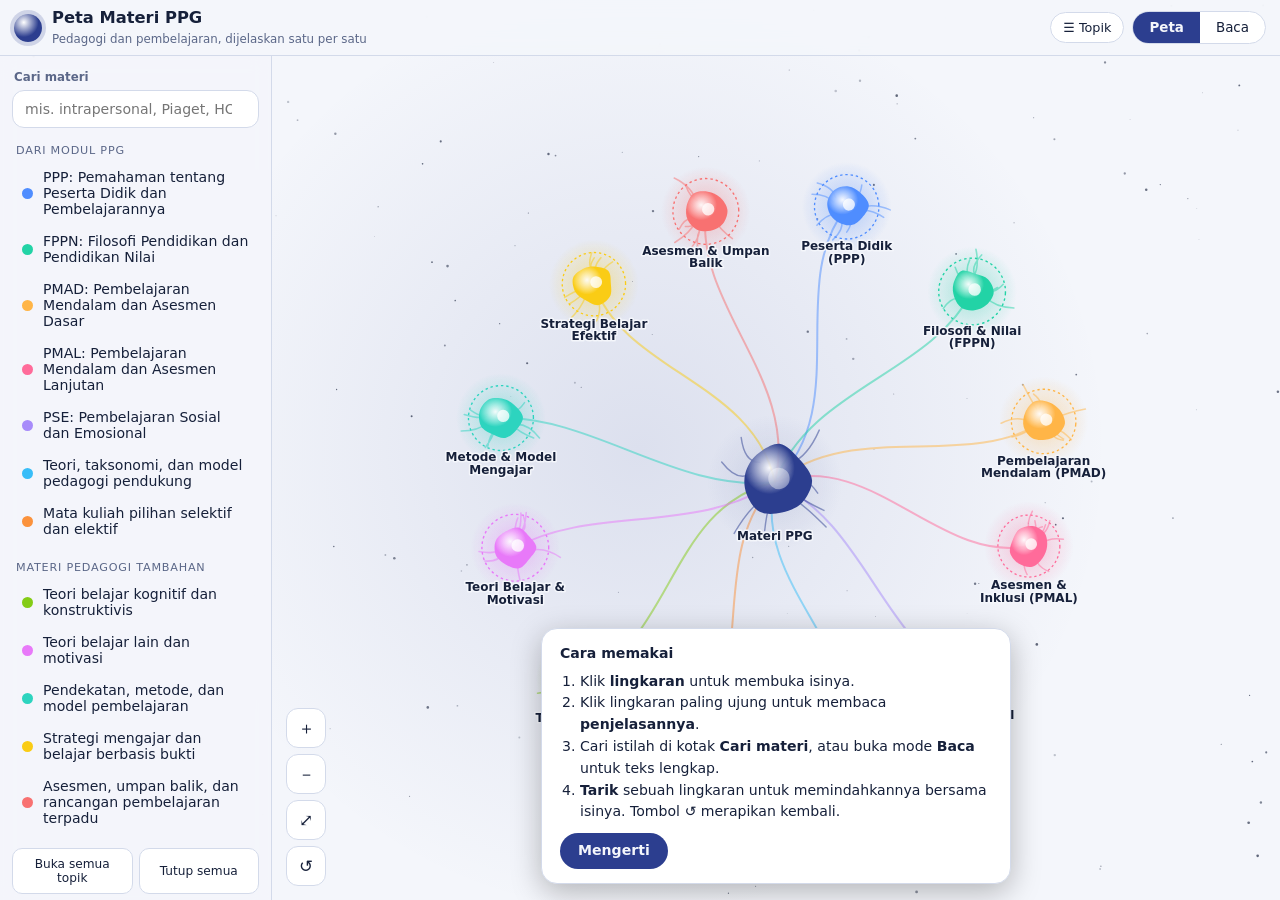
==== commit 4e4565ca: "y" ====
--- a/index.html
+++ b/index.html
@@ -25,11 +25,13 @@
 body[data-mode=net] #mnet,body[data-mode=read] #mread{background:var(--core);color:var(--bg);font-weight:600}
 .ib{background:var(--solid);border:1px solid var(--line);border-radius:999px;padding:7px 12px;font-size:.8rem}
 .ib:hover,.zoom button:hover,.sa button:hover{border-color:var(--core)}
-#sbtn,#tbtn{display:none}
+#tbtn{display:none}
+body[data-mode=net] #sbtn{display:inline-flex}
 svg{position:fixed;inset:0;width:100%;height:100%;z-index:1;cursor:grab;touch-action:none}
 svg.drag{cursor:grabbing}
 .edge{fill:none}
 .node{cursor:pointer}
+svg.drag .node{cursor:grabbing}
 .node text{fill:var(--text);font-size:12px;text-anchor:middle;pointer-events:none;paint-order:stroke;stroke:var(--bg);stroke-width:3.5px;stroke-linejoin:round}
 .node.main text{font-size:13.5px;font-weight:650}
 .node.deep text{font-size:11.5px}
@@ -73,6 +75,7 @@
 .go{margin-top:14px;width:100%;padding:11px;border:0;border-radius:12px;background:var(--core);color:var(--bg);font-weight:600;font-size:.9rem}
 #tip{position:fixed;left:calc(50% + var(--sw)/2);transform:translateX(-50%);bottom:calc(env(safe-area-inset-bottom,0px) + 16px);width:min(470px,calc(100% - 24px));z-index:7;background:var(--solid);border:1px solid var(--line);border-radius:16px;padding:14px 18px;font-size:.88rem;line-height:1.55;box-shadow:0 8px 30px #0004}
 #tip ol{margin:6px 0 10px;padding-left:20px}#tip button{border:0;background:var(--core);color:var(--bg);border-radius:999px;padding:7px 18px;font-weight:600}
+@media (min-width:901px){#side{transition:transform .25s}body.sidehide{--sw:0px}body.sidehide #side{transform:translateX(-105%)}}
 body[data-mode=read] #side,body[data-mode=read] svg,body[data-mode=read] #panel,body[data-mode=read] .zoom,body[data-mode=read] #tip,body[data-mode=read] #sbtn{display:none!important}
 body[data-mode=net] .readonly,body[data-mode=net] #reader,body[data-mode=net] #prog{display:none}
 .readonly{display:contents}
@@ -134,9 +137,9 @@
  <div class="sa"><button id="all">Buka semua topik</button><button id="none">Tutup semua</button></div>
  <p class="lg"><svg viewBox="0 0 16 16" aria-hidden="true"><circle cx="8" cy="8" r="4" fill="currentColor"/><circle cx="8" cy="8" r="7" fill="none" stroke="currentColor" stroke-dasharray="2 2.5"/></svg> Lingkaran bergaris putus-putus berarti masih ada isi di dalamnya. Klik untuk membukanya. Lingkaran tanpa garis putus adalah penjelasan akhir.</p>
 </aside>
-<div class="zoom"><button id="zin" aria-label="Perbesar">＋</button><button id="zout" aria-label="Perkecil">－</button><button id="zfit" aria-label="Pas layar" title="Pas layar">⤢</button></div>
+<div class="zoom"><button id="zin" aria-label="Perbesar">＋</button><button id="zout" aria-label="Perkecil">－</button><button id="zfit" aria-label="Pas layar" title="Pas layar">⤢</button><button id="zreset" aria-label="Rapikan posisi node" title="Rapikan posisi node">↺</button></div>
 <aside id="panel" aria-live="polite"><button class="x" id="close" aria-label="Tutup">✕</button><div id="pp" class="crumbs"></div><h2 id="pt"></h2><div id="pb"></div><div id="pc"></div><div id="ps"><h3>Isi bagian ini</h3><div id="pl"></div></div><button class="go" id="gor">Baca selengkapnya di mode Baca →</button></aside>
-<div id="tip"><b>Cara memakai</b><ol><li>Klik <b>lingkaran</b> untuk membuka isinya.</li><li>Klik lingkaran paling ujung untuk membaca <b>penjelasannya</b>.</li><li>Cari istilah di kotak <b>Cari materi</b>, atau buka mode <b>Baca</b> untuk teks lengkap.</li></ol><button id="tipok">Mengerti</button></div>
+<div id="tip"><b>Cara memakai</b><ol><li>Klik <b>lingkaran</b> untuk membuka isinya.</li><li>Klik lingkaran paling ujung untuk membaca <b>penjelasannya</b>.</li><li>Cari istilah di kotak <b>Cari materi</b>, atau buka mode <b>Baca</b> untuk teks lengkap.</li><li><b>Tarik</b> sebuah lingkaran untuk memindahkannya bersama isinya. Tombol ↺ merapikan kembali.</li></ol><button id="tipok">Mengerti</button></div>
 <div id="reader"><div id="shell"><aside id="toc" aria-label="Daftar isi"><input id="tq" type="search" placeholder="Cari bagian…"></aside><article id="doc"><h1 id="s0">Penjelasan Lengkap Mata Kuliah PPG Prajabatan (FPPN, PPP, PMAD, PMAL, PSE) dan Glosarium</h1>
 <p>Disusun dari modul yang kamu kirim untuk lima mata kuliah, dilengkapi sumber tambahan (lihat Daftar Sumber di akhir).</p>
 <h2 id="s1">Catatan cakupan</h2>
@@ -2865,6 +2868,7 @@
  const rad=[0];
  for(let d=1;d<lv.length;d++){let mw=1e9;lv[d].forEach(n=>{if(n.wd<mw)mw=n.wd});rad[d]=Math.max(Math.min(4500,(d===1?140:90)/mw),d===1?310:rad[d-1]+(d===2?200:175))}
  lv.forEach((arr,d)=>arr.forEach(n=>{let a=n.a,r=rad[d];if(d>0){const R=rng(+n.key.slice(1)*131+5);a+=(R()-.5)*n.wd*.2;r+=(R()-.5)*(d===1?28:34)}n.x=Math.cos(a)*r;n.y=Math.sin(a)*r}));
+ (function addOff(n,ox,oy){ox+=n._gx||0;oy+=n._gy||0;if(n.d>0&&n.x!=null){n.x+=ox;n.y+=oy}n.k.forEach(c=>addOff(c,ox,oy))})(ROOT,0,0);
  ext=(rad[rad.length-1]||300)+20;return lv}
 function node2(n){
  const d=n.d,isOpen=open.has(n.key),has=n.k.length>0,r=d===0?40:d===1?(isOpen?25:21):d===2?12:9.5,col=d===0?"var(--core)":n.c,G=grad(col),R=rng(+n.key.slice(1)*7919+13);
@@ -2881,6 +2885,15 @@
  lines(n.n,d<=1?16:15).forEach((q,i)=>{const ts=el("tspan",{x:0,dy:i?14:0},t);ts.textContent=q});
  n._ph=R()*6.283;n._A=d<=1?2.4:3.4;n._sp=(R()-.5)*.12;
  g.addEventListener("click",()=>{if(!moved)clickNode(n)});
+ if(d>0){let ds=null;
+  g.addEventListener("pointerdown",e=>{if(e.button>0||pts.size)return;e.stopPropagation();cam.on=false;moved=false;ds={id:e.pointerId,x:e.clientX,y:e.clientY,lx:e.clientX,ly:e.clientY};try{g.setPointerCapture(e.pointerId)}catch(_){}});
+  g.addEventListener("pointermove",e=>{if(!ds||e.pointerId!==ds.id)return;
+   if(!moved){if(Math.abs(e.clientX-ds.x)+Math.abs(e.clientY-ds.y)<=5)return;moved=true;svg.classList.add("drag");hover(n,false)}
+   const dx=(e.clientX-ds.lx)/k,dy=(e.clientY-ds.ly)/k;ds.lx=e.clientX;ds.ly=e.clientY;
+   n._gx=(n._gx||0)+dx;n._gy=(n._gy||0)+dy;
+   (function mv(c){if(c.x!=null){c.x+=dx;c.y+=dy;c._px+=dx;c._py+=dy}c.k.forEach(mv)})(n);dirtyDraw=true});
+  const end=e=>{if(!ds||e.pointerId!==ds.id)return;ds=null;svg.classList.remove("drag");setTimeout(()=>moved=false,0)};
+  g.addEventListener("pointerup",end);g.addEventListener("pointercancel",end)}
  g.addEventListener("keydown",e=>{if(e.key==="Enter"||e.key===" "){e.preventDefault();clickNode(n)}});
  g.addEventListener("mouseenter",()=>hover(n,true));g.addEventListener("mouseleave",()=>hover(n,false))}
 function hover(n,on){const S=new Set();
@@ -2928,7 +2941,7 @@
   if(Math.abs(cam.tx-nx)+Math.abs(cam.ty-ny)<.3&&Math.abs(cam.k-nk)<.002){tx=cam.tx;ty=cam.ty;k=cam.k;cam.on=false}else{tx=nx;ty=ny;k=nk}apply()}
  if(document.body.dataset.mode!=="read")frame(now);
  requestAnimationFrame(tick)}
-function offX(){return innerWidth>=901?136:0}
+function offX(){return innerWidth>=901&&!document.body.classList.contains("sidehide")?136:0}
 function fit(){const w=svg.clientWidth,h=svg.clientHeight;if(!w)return;const nk=Math.max(.1,Math.min(1.1,Math.min(w-offX()*2,h-80)/2/(ext+130)));
  if(!fitted){k=nk;tx=w/2+offX();ty=h/2+30;apply();fitted=true}else{cam.k=nk;cam.tx=w/2+offX();cam.ty=h/2+30;cam.on=true}}
 function focus(n){const w=svg.clientWidth,h=svg.clientHeight;if(!w)return;let m=40;
@@ -2936,6 +2949,7 @@
  cam.k=Math.max(.3,Math.min(1,Math.min(w-offX()*2,h-80)/2/(m+120)));cam.tx=w/2+offX()-n.x*cam.k;cam.ty=h/2+30-n.y*cam.k;cam.on=true}
 function zoom(f,cx,cy){cam.on=false;const nk=Math.max(.2,Math.min(2.5,k*f));cx=cx??svg.clientWidth/2+offX();cy=cy??svg.clientHeight/2;tx=cx-(cx-tx)*(nk/k);ty=cy-(cy-ty)*(nk/k);k=nk;apply()}
 $("zin").onclick=()=>zoom(1.25);$("zout").onclick=()=>zoom(.8);$("zfit").onclick=()=>fit();
+$("zreset").onclick=()=>{ALL.forEach(n=>{n._gx=n._gy=0});render()};
 let drag=false,sx=0,sy=0,pts=new Map(),pd=0;
 svg.addEventListener("wheel",e=>{e.preventDefault();zoom(e.deltaY<0?1.1:.9,e.clientX,e.clientY)},{passive:false});
 svg.addEventListener("pointerdown",e=>{cam.on=false;pts.set(e.pointerId,[e.clientX,e.clientY]);drag=true;moved=false;sx=e.clientX;sy=e.clientY;svg.classList.add("drag");
@@ -2993,7 +3007,7 @@
   const sm=document.createElement("small");const p=[];for(let c=n.par;c&&c!==ROOT;c=c.par)p.unshift(c.t?c.n:c.n);sm.textContent=p.slice(-2).join(" › ");bt.appendChild(sm);bt.onclick=()=>reveal(n);R.appendChild(bt)})});
 $("all").onclick=()=>{DATA.forEach(m=>open.add(m.key));render();fit()};
 $("none").onclick=()=>{open.clear();sel=null;render();fit()};
-$("sbtn").onclick=()=>$("side").classList.toggle("open");
+$("sbtn").onclick=()=>{if(innerWidth>=901){const o=offX();document.body.classList.toggle("sidehide");const h=document.body.classList.contains("sidehide");tx+=offX()-o;cam.on=false;apply();$("sbtn").setAttribute("aria-expanded",h?"false":"true");try{localStorage.setItem("sidehide",h?"1":"0")}catch(_){}}else $("side").classList.toggle("open")};
 /* mode baca */
 const rd=$("reader"),doc=$("doc"),toc=$("toc"),prog=$("prog"),tq=$("tq");
 const HS=[...doc.querySelectorAll("h1,h2,h3,h4,h5")],par=[],links=[];let cur=-1,lastTop=0,dirty=false,raf=0,fs=1;
@@ -3041,6 +3055,7 @@
 rgbOf();buildSky();requestAnimationFrame(drawSky);addEventListener("resize",buildSky);
 matchMedia("(prefers-color-scheme: dark)").addEventListener("change",rgbOf);
 requestAnimationFrame(tick);
+try{if(innerWidth>=901&&localStorage.getItem("sidehide")==="1"){document.body.classList.add("sidehide");$("sbtn").setAttribute("aria-expanded","false")}}catch(_){}
 render();fit();route();
 </script>
 </body>
